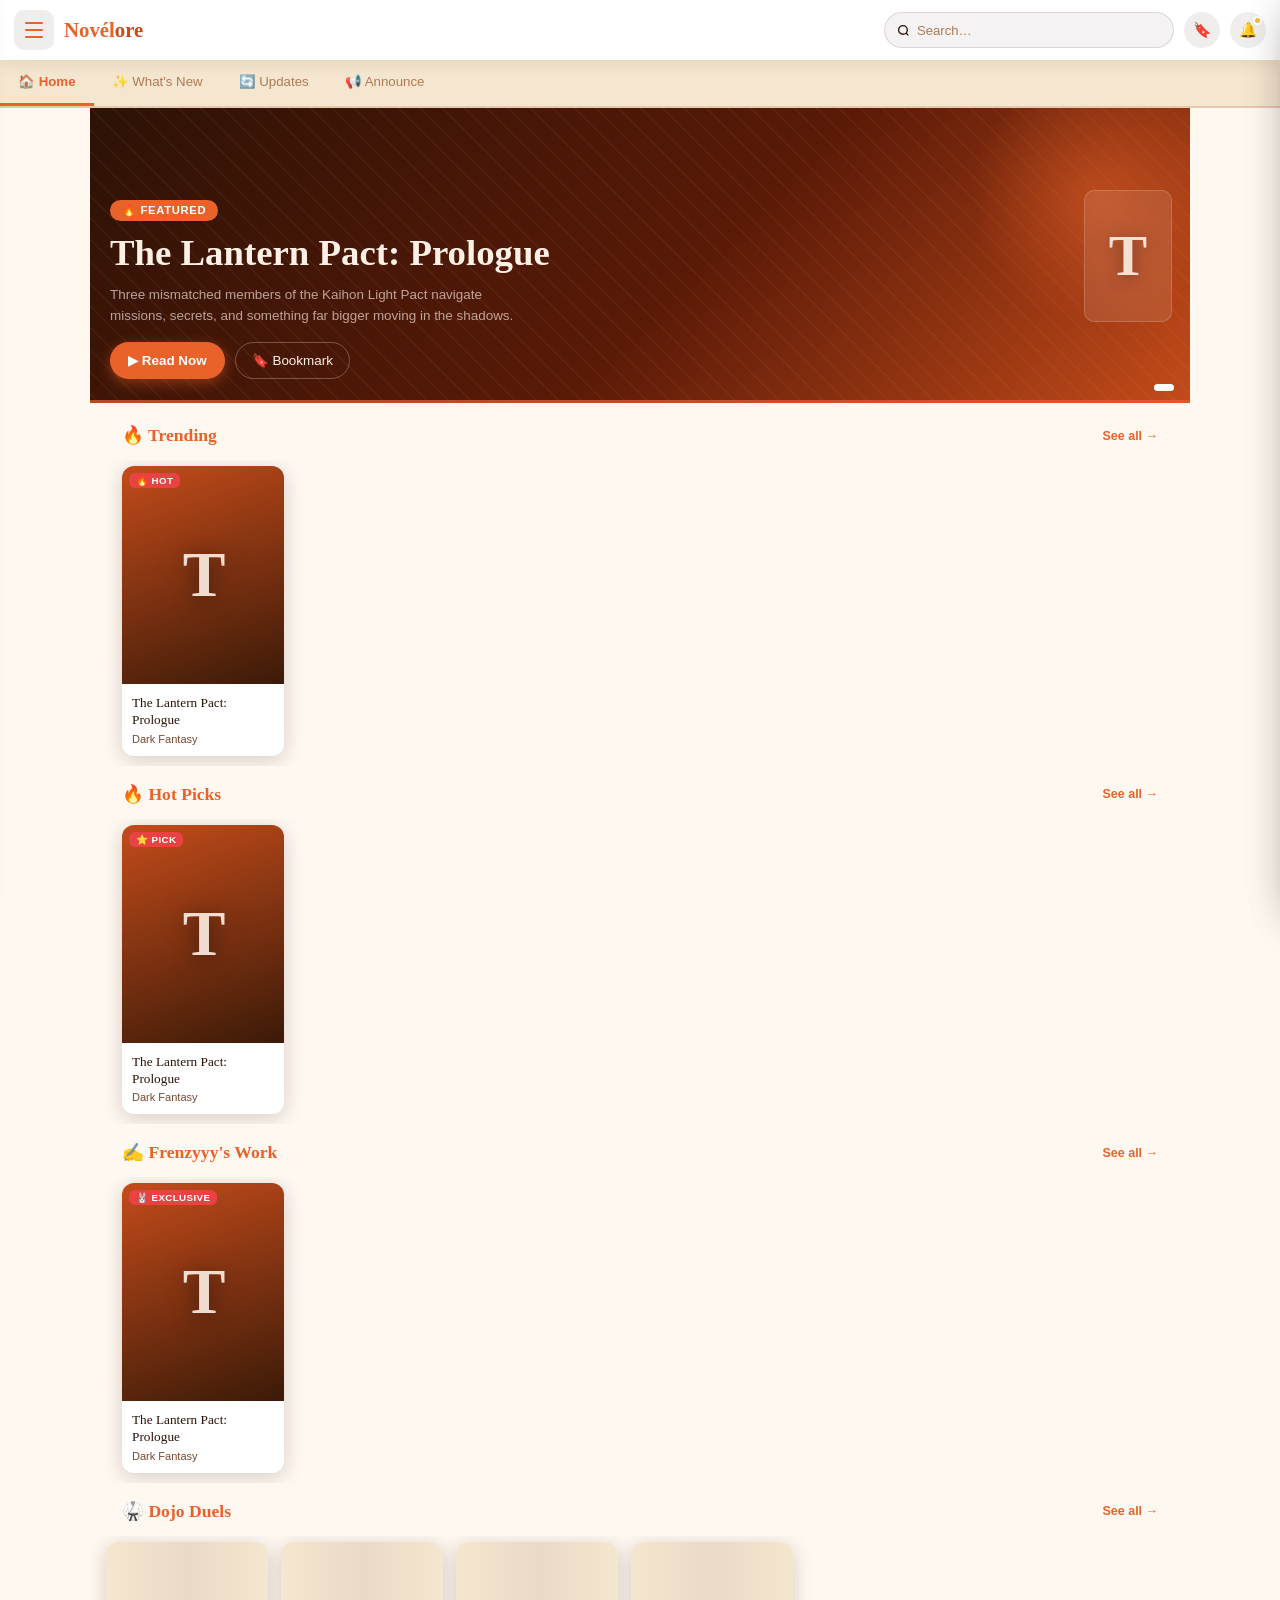
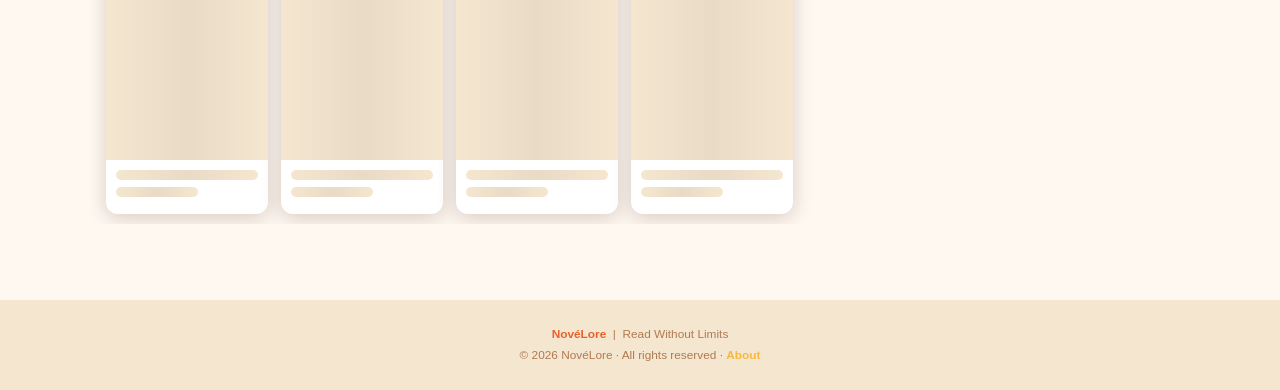
==== index.html @ e82d7b9f "Update index.html" ====
<!DOCTYPE html>
<html lang="en" data-theme="dark" data-theme-source="system">
<head>
  <meta charset="UTF-8"/>
  <meta name="viewport" content="width=device-width,initial-scale=1.0,viewport-fit=cover"/>
  <meta http-equiv="Content-Security-Policy" content="default-src 'self'; style-src 'self' 'unsafe-inline' https://fonts.googleapis.com; font-src https://fonts.gstatic.com; script-src 'self' 'unsafe-inline'; img-src 'self' data: https:; connect-src 'none';"/>
  <meta name="mobile-web-app-capable" content="yes"/>
  <meta name="apple-mobile-web-app-capable" content="yes"/>
  <meta name="apple-mobile-web-app-status-bar-style" content="black-translucent"/>
  <meta name="description" content="NovéLore — Read Without Limits"/>
  <title>NovéLore</title>

  <!-- Fonts -->
  <link rel="preconnect" href="https://fonts.googleapis.com"/>
  <link rel="preconnect" href="https://fonts.gstatic.com" crossorigin/>
  <link href="https://fonts.googleapis.com/css2?family=Playfair+Display:wght@400;700;900&family=DM+Sans:wght@300;400;500;600&family=DM+Serif+Display:ital@0;1&display=swap" rel="stylesheet"/>

  <!-- Styles -->
  <style>
/* ══════════ VARIABLES ══════════ */
:root{
  --carrot:#E8622A;--carrot-deep:#C44B1A;--carrot-light:#F4924A;
  --carrot-pale:#FDDBB8;--amber:#F5B942;
  --sb-bg:#2A1005;--sb-light:#A0582A;
  --radius:12px;--radius-lg:18px;
  --shadow:0 4px 20px rgba(30,10,0,.18);
  --shadow-lg:0 12px 48px rgba(30,10,0,.32);
  --nav-h:60px;--tab-h:46px;--sidebar-w:280px;
  --tr:.3s ease;
}
[data-theme="dark"]{
  --bg:#1A0D05;--bg-card:#2C1206;--bg-elevated:#3B1A08;
  --border:rgba(255,255,255,.08);--border-mid:rgba(255,255,255,.14);
  --text-main:#FFF0E6;--text-muted:#C4926A;--text-faint:#7A4830;
  --nav-bg:#22100A;--tab-bg:#3B1A08;
  --chip-bg:#3B1A08;--chip-text:#C4926A;
  --toggle-bg:#4A2210;--panel-bg:#2C1206;
  --overlay-notif:rgba(10,4,0,.7);
}
[data-theme="light"]{
  --bg:#FFF8F0;--bg-card:#FFFFFF;--bg-elevated:#F5E6D0;
  --border:#F0DCC8;--border-mid:rgba(160,88,42,.2);
  --text-main:#2C1206;--text-muted:#7A4830;--text-faint:#B07A52;
  --nav-bg:#3B1A08;--tab-bg:#6B3318;
  --chip-bg:#FFFFFF;--chip-text:#6B3318;
  --toggle-bg:#F0DCC8;--panel-bg:#FFFFFF;
  --overlay-notif:rgba(10,4,0,.5);
}

/* ══════════ RESET ══════════ */
*,*::before,*::after{box-sizing:border-box;margin:0;padding:0;}
html{-webkit-text-size-adjust:100%;}
body{font-family:'DM Sans',sans-serif;background:var(--bg);color:var(--text-main);min-height:100dvh;overflow-x:hidden;transition:background var(--tr),color var(--tr);}
a{text-decoration:none;color:inherit;}
button{cursor:pointer;border:none;background:none;font-family:inherit;-webkit-tap-highlight-color:transparent;}
ul{list-style:none;}

/* ══════════ SCREEN SYSTEM ══════════ */
.screen{display:none;flex-direction:column;min-height:100dvh;}
.screen.active{display:flex;}
#screen-app{flex-direction:column;}

/* ══════════ OVERLAY ══════════ */
#overlay{position:fixed;inset:0;z-index:90;background:rgba(10,4,0,.65);opacity:0;pointer-events:none;transition:opacity .32s;backdrop-filter:blur(4px);}
#overlay.on{opacity:1;pointer-events:all;}

/* ══════════ PANEL OVERLAY (notifications full / bookmark) ══════════ */
.panel-overlay{
  position:fixed;inset:0;z-index:200;
  background:transparent;
  opacity:0;
  pointer-events:none;
  transition:opacity .28s, background .28s;
  backdrop-filter:none;
}
.panel-overlay.on{opacity:1;pointer-events:all;}
/* When a full drawer is open, dim + blur the background */
.panel-overlay.dimmed{background:rgba(10,4,0,.55);backdrop-filter:blur(2px);}

/* ══════════ SIDE DRAWER (full notif + bookmark) ══════════ */
.side-drawer{
  position:fixed;top:0;right:-420px;
  width:min(400px,100vw);height:100dvh;
  background:var(--panel-bg);
  z-index:210;
  display:flex;flex-direction:column;
  transition:right .34s cubic-bezier(.4,0,.2,1);
  box-shadow:var(--shadow-lg);
  border-left:1px solid var(--border-mid);
}
.side-drawer.open{right:0;}
.drawer-hdr{
  display:flex;align-items:center;justify-content:space-between;
  padding:16px 20px 13px;
  border-bottom:1px solid var(--border);
  flex-shrink:0;gap:10px;
}
.drawer-hdr-l{display:flex;align-items:center;gap:9px;min-width:0;}
.drawer-hdr-r{display:flex;align-items:center;gap:8px;flex-shrink:0;}
.drawer-title{font-family:'Playfair Display',serif;font-size:1.05rem;font-weight:700;color:var(--text-main);white-space:nowrap;}
.drawer-count{
  font-size:.68rem;font-weight:700;
  color:var(--carrot);background:rgba(232,98,42,.13);
  border:1px solid rgba(232,98,42,.22);
  padding:2px 9px;border-radius:20px;white-space:nowrap;flex-shrink:0;
}
.drawer-action{
  font-size:.73rem;font-weight:600;color:var(--text-muted);
  background:var(--bg-elevated);border:1px solid var(--border);
  border-radius:8px;padding:5px 11px;
  transition:all .2s;white-space:nowrap;
}
.drawer-action:hover{color:var(--carrot);border-color:var(--carrot);background:rgba(232,98,42,.08);}
.drawer-action.danger:hover{color:#E84242;border-color:#E84242;background:rgba(232,66,66,.08);}
.drawer-close{
  width:32px;height:32px;border-radius:50%;
  background:var(--bg-elevated);color:var(--text-muted);
  display:flex;align-items:center;justify-content:center;
  font-size:1rem;transition:background .2s;flex-shrink:0;
}
.drawer-close:hover{background:var(--carrot);color:#fff;}
.drawer-body{flex:1;overflow-y:auto;scrollbar-width:thin;scrollbar-color:var(--border-mid) transparent;}
.drawer-body::-webkit-scrollbar{width:4px;}
.drawer-body::-webkit-scrollbar-track{background:transparent;}
.drawer-body::-webkit-scrollbar-thumb{background:var(--border-mid);border-radius:4px;}

/* ══════════ NOTIFICATION ITEMS (shared) ══════════ */
.np-item{display:flex;gap:12px;padding:14px 20px;border-bottom:1px solid var(--border);cursor:pointer;transition:background .18s;}
.np-item:last-child{border-bottom:none;}
.np-item:hover{background:rgba(232,98,42,.07);}
.np-item.unread{background:rgba(232,98,42,.06);}
.np-unread-dot{flex-shrink:0;width:8px;height:8px;border-radius:50%;background:var(--carrot);margin-top:5px;}
.np-unread-dot.read{background:transparent;border:1.5px solid var(--border-mid);}
.np-body{flex:1;min-width:0;}
.np-msg{font-size:.85rem;color:var(--text-main);line-height:1.45;margin-bottom:3px;}
.np-time{font-size:.71rem;color:var(--text-muted);}
.np-empty{padding:44px 20px;text-align:center;color:var(--text-muted);}
.np-empty-icon{font-size:2.5rem;display:block;margin-bottom:10px;}
.np-empty p{font-size:.85rem;}

/* Mini popup (nav bell quick view) */
#notif-mini{
  position:fixed;top:calc(var(--nav-h) + 8px);right:12px;
  width:min(320px,calc(100vw - 24px));
  background:var(--panel-bg);
  border-radius:16px;
  box-shadow:var(--shadow-lg);
  border:1px solid var(--border-mid);
  z-index:220;
  opacity:0;pointer-events:none;
  transform:translateY(-8px) scale(.97);
  transition:opacity .2s,transform .2s;
}
#notif-mini.show{opacity:1;pointer-events:all;transform:none;}
.mini-hdr{display:flex;align-items:center;justify-content:space-between;padding:14px 16px 10px;border-bottom:1px solid var(--border);}
.mini-title{font-family:'Playfair Display',serif;font-size:.95rem;font-weight:700;color:var(--text-main);}
.mini-mark{font-size:.73rem;font-weight:600;color:var(--carrot);cursor:pointer;}
.mini-list{max-height:260px;overflow-y:auto;scrollbar-width:none;}
.mini-list::-webkit-scrollbar{display:none;}
.mini-item{display:flex;gap:10px;padding:11px 16px;border-bottom:1px solid var(--border);cursor:pointer;transition:background .18s;}
.mini-item:last-child{border-bottom:none;}
.mini-item:hover{background:rgba(232,98,42,.07);}
.mini-item.unread{background:rgba(232,98,42,.05);}
.mini-dot{flex-shrink:0;width:7px;height:7px;border-radius:50%;background:var(--carrot);margin-top:5px;}
.mini-dot.read{background:transparent;border:1.5px solid var(--border-mid);}
.mini-msg{font-size:.81rem;color:var(--text-main);line-height:1.42;margin-bottom:2px;}
.mini-time{font-size:.69rem;color:var(--text-muted);}
.mini-footer{padding:11px 16px;border-top:1px solid var(--border);display:flex;justify-content:space-between;align-items:center;}
.mini-footer .view-all{font-size:.78rem;font-weight:600;color:var(--carrot);cursor:pointer;}
.mini-footer .view-all:hover{color:var(--carrot-deep);}

/* ══════════ BOOKMARK ITEMS ══════════ */
#bm-mini{
  position:fixed;top:calc(var(--nav-h) + 8px);right:56px;
  width:min(300px,calc(100vw - 24px));
  background:var(--panel-bg);
  border-radius:16px;
  box-shadow:var(--shadow-lg);
  border:1px solid var(--border-mid);
  z-index:220;
  opacity:0;pointer-events:none;
  transform:translateY(-8px) scale(.97);
  transition:opacity .2s,transform .2s;
}
#bm-mini.show{opacity:1;pointer-events:all;transform:none;}
.bm-item{display:flex;align-items:center;gap:12px;padding:12px 16px;border-bottom:1px solid var(--border);cursor:pointer;transition:background .18s;text-decoration:none;}
.bm-item:last-child{border-bottom:none;}
.bm-item:hover{background:rgba(232,98,42,.07);}
.bm-cover{flex-shrink:0;width:42px;height:56px;border-radius:7px;display:flex;align-items:center;justify-content:center;font-size:1.5rem;overflow:hidden;}
.bm-info{flex:1;min-width:0;}
.bm-title{font-size:.84rem;font-weight:600;color:var(--text-main);white-space:nowrap;overflow:hidden;text-overflow:ellipsis;margin-bottom:3px;}
.bm-meta{font-size:.71rem;color:var(--text-muted);}
.bm-remove{flex-shrink:0;font-size:.85rem;color:var(--text-faint);padding:4px;transition:color .2s;}
.bm-remove:hover{color:#E84242;}
.bm-hdr{display:flex;align-items:center;justify-content:space-between;padding:14px 16px 10px;border-bottom:1px solid var(--border);}
.bm-title-hdr{font-family:'Playfair Display',serif;font-size:.95rem;font-weight:700;color:var(--text-main);}
.bm-empty{padding:36px 16px;text-align:center;color:var(--text-muted);}
.bm-empty-icon{font-size:2.2rem;display:block;margin-bottom:8px;}
.bm-empty p{font-size:.82rem;}

/* Bookmark drawer (full panel, same .side-drawer) */
.bm-drawer-item{display:flex;align-items:center;gap:14px;padding:14px 20px;border-bottom:1px solid var(--border);cursor:pointer;transition:background .18s;}
.bm-drawer-item:hover{background:rgba(232,98,42,.07);}
.bm-drawer-cover{flex-shrink:0;width:50px;height:66px;border-radius:9px;display:flex;align-items:center;justify-content:center;font-size:1.8rem;overflow:hidden;}
.bm-drawer-info{flex:1;min-width:0;}
.bm-drawer-title{font-family:'DM Serif Display',serif;font-size:.92rem;color:var(--text-main);margin-bottom:3px;white-space:nowrap;overflow:hidden;text-overflow:ellipsis;}
.bm-drawer-meta{font-size:.74rem;color:var(--text-muted);}
.bm-drawer-remove{flex-shrink:0;width:30px;height:30px;border-radius:50%;background:var(--bg-elevated);display:flex;align-items:center;justify-content:center;color:var(--text-faint);transition:all .2s;font-size:.85rem;}
.bm-drawer-remove:hover{background:#E84242;color:#fff;}

/* ══════════ SIDEBAR ══════════ */
#sidebar{position:fixed;top:0;left:calc(-1 * var(--sidebar-w) - 24px);width:var(--sidebar-w);height:100dvh;background:var(--sb-bg);z-index:100;display:flex;flex-direction:column;transition:left .36s cubic-bezier(.4,0,.2,1);box-shadow:var(--shadow-lg);}
#sidebar.open{left:0;}
.sb-hdr{padding:22px 18px 16px;border-bottom:1px solid rgba(255,255,255,.07);display:flex;align-items:center;justify-content:space-between;}
.sb-logo{font-family:'Playfair Display',serif;font-size:1.3rem;font-weight:900;color:var(--amber);}
.sb-logo em{color:var(--carrot-light);font-style:normal;}
.sb-close{width:32px;height:32px;border-radius:50%;background:rgba(255,255,255,.07);color:var(--carrot-pale);display:flex;align-items:center;justify-content:center;font-size:1rem;transition:background .2s;}
.sb-close:hover{background:var(--carrot);color:#fff;}
.sb-nav{flex:1;overflow-y:auto;padding:10px 0;scrollbar-width:none;}
.sb-nav::-webkit-scrollbar{display:none;}
.sb-lbl{font-size:.65rem;font-weight:700;letter-spacing:1.7px;text-transform:uppercase;color:var(--sb-light);padding:14px 20px 5px;}
.sb-link{display:flex;align-items:center;gap:12px;padding:13px 20px;color:rgba(255,248,240,.75);font-size:.88rem;font-weight:500;border-left:3px solid transparent;transition:all .2s;cursor:pointer;width:100%;}
.sb-link:hover,.sb-link.active{background:rgba(232,98,42,.14);color:var(--carrot-pale);border-left-color:var(--carrot);}
.sb-ico{width:20px;text-align:center;font-size:1rem;flex-shrink:0;}

/* ══════════ TOP NAV ══════════ */
#topnav{position:sticky;top:0;z-index:80;height:var(--nav-h);background:var(--nav-bg);display:flex;align-items:center;padding:0 14px;gap:10px;box-shadow:0 2px 16px rgba(10,4,0,.35);flex-shrink:0;}
.burger{width:40px;height:40px;border-radius:10px;background:rgba(255,255,255,.08);color:var(--carrot-pale);display:flex;flex-direction:column;align-items:center;justify-content:center;gap:5px;flex-shrink:0;transition:background .2s;}
.burger:hover,.burger:active{background:var(--carrot);}
.burger span{display:block;width:18px;height:2px;background:currentColor;border-radius:2px;}
.nav-logo{font-family:'Playfair Display',serif;font-size:1.3rem;font-weight:900;color:var(--amber);margin-right:auto;white-space:nowrap;}
.nav-logo em{color:var(--carrot-light);font-style:normal;}
.nav-search{display:flex;align-items:center;background:rgba(255,255,255,.08);border-radius:22px;padding:0 12px;gap:7px;height:36px;flex:1;max-width:210px;border:1px solid rgba(255,255,255,.06);transition:border-color .2s,background .2s;}
.nav-search:focus-within{border-color:var(--carrot);background:rgba(255,255,255,.12);}
.nav-search input{flex:1;background:none;border:none;outline:none;color:var(--carrot-pale);font-size:.82rem;min-width:0;}
.nav-search input::placeholder{color:rgba(255,248,240,.35);}
.nav-ico{position:relative;width:36px;height:36px;border-radius:50%;background:rgba(255,255,255,.08);color:var(--carrot-pale);display:flex;align-items:center;justify-content:center;flex-shrink:0;font-size:.92rem;transition:background .2s;cursor:pointer;}
.nav-ico:hover,.nav-ico:active{background:var(--carrot);color:#fff;}
.nav-badge{position:absolute;top:4px;right:4px;width:9px;height:9px;background:var(--amber);border-radius:50%;border:2px solid var(--nav-bg);transition:opacity .3s;}
.nav-badge.hidden{opacity:0;}

/* ══════════ MAIN TABS ══════════ */
#tabbar{background:var(--tab-bg);display:flex;align-items:stretch;border-bottom:2px solid var(--border);overflow-x:auto;scrollbar-width:none;flex-shrink:0;}
#tabbar::-webkit-scrollbar{display:none;}
.tab-btn{flex-shrink:0;padding:0 18px;height:var(--tab-h);color:rgba(255,248,240,.48);font-size:.83rem;font-weight:500;border-bottom:3px solid transparent;transition:all .2s;white-space:nowrap;}
.tab-btn.active{color:var(--amber);border-bottom-color:var(--amber);font-weight:600;}
.tab-panel{display:none;}
.tab-panel.active{display:block;animation:fadeIn .25s ease;}

/* ══════════ SCROLL AREA ══════════ */
#app-wrap{display:flex;flex-direction:column;flex:1;min-height:0;overflow:hidden;}
#main-scroll{flex:1;overflow-y:auto;overflow-x:hidden;-webkit-overflow-scrolling:touch;}
#main{padding:0 0 72px;max-width:1100px;margin:0 auto;}

/* ══════════ HERO SLIDER ══════════ */
.hero-slider{position:relative;overflow:hidden;animation:fadeUp .5s ease both;}
.hero-track{display:flex;transition:transform .6s cubic-bezier(.4,0,.2,1);}
.hero-slide{flex:0 0 100%;position:relative;min-height:295px;display:flex;align-items:flex-end;}
.slide-pat{position:absolute;inset:0;opacity:.06;background-image:repeating-linear-gradient(45deg,var(--amber) 0,var(--amber) 1px,transparent 0,transparent 50%);background-size:22px 22px;}
.slide-glow{position:absolute;top:-40px;right:-40px;width:260px;height:260px;border-radius:50%;background:radial-gradient(circle,rgba(232,98,42,.5),transparent 70%);pointer-events:none;}
.slide-body{position:relative;z-index:2;padding:26px 20px 24px;width:100%;}
.slide-tag{display:inline-flex;align-items:center;gap:5px;background:var(--carrot);color:#fff;font-size:.7rem;font-weight:700;letter-spacing:.7px;text-transform:uppercase;border-radius:20px;padding:4px 12px;margin-bottom:11px;}
.slide-body h1{font-family:'Playfair Display',serif;font-size:clamp(1.4rem,5vw,2.3rem);font-weight:900;color:#FFF0E6;line-height:1.15;margin-bottom:9px;}
.slide-body p{color:rgba(255,240,230,.65);font-size:.84rem;line-height:1.58;margin-bottom:16px;max-width:420px;}
.slide-acts{display:flex;gap:10px;flex-wrap:wrap;}
.btn-pri{display:inline-flex;align-items:center;gap:7px;background:var(--carrot);color:#fff;padding:10px 18px;border-radius:26px;font-weight:600;font-size:.84rem;box-shadow:0 4px 14px rgba(232,98,42,.45);transition:all .22s;}
.btn-pri:hover,.btn-pri:active{background:var(--carrot-deep);transform:translateY(-1px);}
.btn-out{display:inline-flex;align-items:center;gap:7px;border:1px solid rgba(255,240,230,.28);color:#FFF0E6;padding:10px 16px;border-radius:26px;font-weight:500;font-size:.84rem;transition:all .22s;}
.btn-out:hover,.btn-out:active{background:rgba(255,240,230,.1);}
.hero-dots{position:absolute;bottom:12px;right:16px;display:flex;gap:6px;z-index:3;}
.hero-dot{width:7px;height:7px;border-radius:50%;background:rgba(255,255,255,.32);transition:all .3s;cursor:pointer;border:none;}
.hero-dot.active{background:#fff;width:20px;border-radius:4px;}
.hero-progress{position:absolute;bottom:0;left:0;height:3px;background:rgba(232,98,42,.7);z-index:3;transition:width 5s linear;}

/* ══════════ SUB-TABS (within home panel) ══════════ */
.sub-section{margin-top:24px;}
.sub-tabs-wrap{overflow-x:auto;scrollbar-width:none;margin-bottom:0;}
.sub-tabs-wrap::-webkit-scrollbar{display:none;}
.sub-tabs{display:flex;gap:8px;padding:0 16px 2px;}
.sub-tab{flex-shrink:0;padding:8px 18px;border-radius:24px;font-size:.82rem;font-weight:600;color:var(--text-muted);background:var(--bg-card);border:1.5px solid var(--border);transition:all .22s;cursor:pointer;white-space:nowrap;}
.sub-tab.active{background:var(--carrot);color:#fff;border-color:var(--carrot);box-shadow:0 4px 14px rgba(232,98,42,.35);}
.sub-panel{display:none;}
.sub-panel.active{display:block;}

/* ══════════ SECTION HEADERS ══════════ */
.sec-hdr{display:flex;align-items:center;justify-content:space-between;padding:0 16px;margin-top:18px;margin-bottom:14px;}
.sec-ttl{font-family:'Playfair Display',serif;font-size:1.1rem;font-weight:700;color:var(--text-main);}
.sec-ttl span{color:var(--carrot);}
.see-all{font-size:.78rem;font-weight:600;color:var(--carrot);}

/* ══════════ CAROUSEL ══════════
   KEY FIX: scroll-padding-left matches the padding-left so snap works correctly,
   both left AND right padding ensure first/last cards have equal breathing room.
══════════════════════════════ */
.cw{margin-bottom:4px;}
.carousel{
  display:flex;
  gap:13px;
  overflow-x:auto;
  scroll-snap-type:x mandatory;
  scroll-padding-left:16px;       /* ← fixes snap offset on mobile */
  scrollbar-width:none;
  padding:6px 16px 10px 16px;     /* ← uniform left+right padding */
  -webkit-overflow-scrolling:touch;
}
.carousel::-webkit-scrollbar{display:none;}

/* ══════════ NOVEL CARDS ══════════ */
.nc{
  flex:0 0 148px;
  scroll-snap-align:start;
  border-radius:var(--radius);
  overflow:hidden;
  background:var(--bg-card);
  box-shadow:var(--shadow);
  transition:transform .22s,box-shadow .22s,background var(--tr);
}
.nc:hover{transform:translateY(-4px);box-shadow:var(--shadow-lg);}
.nc:active{transform:translateY(-2px);box-shadow:var(--shadow-lg);}
.nc-cov{height:198px;position:relative;overflow:hidden;}
.nc-ph{width:100%;height:100%;display:flex;align-items:center;justify-content:center;font-size:2.7rem;}
.nc-b{position:absolute;top:7px;left:7px;color:#fff;font-size:.61rem;font-weight:700;letter-spacing:.4px;text-transform:uppercase;border-radius:6px;padding:2px 7px;}
.nc-b.hot{background:#E84242;}
.nc-b.new-b{background:var(--carrot);}
.nc-b.ph-b{background:rgba(100,100,100,.6);}
.nc-inf{padding:10px 10px 11px;}
.nc-t{font-family:'DM Serif Display',serif;font-size:.83rem;color:var(--text-main);line-height:1.3;margin-bottom:4px;display:-webkit-box;-webkit-line-clamp:2;-webkit-box-orient:vertical;overflow:hidden;}
.nc-m{display:flex;align-items:center;gap:5px;font-size:.69rem;color:var(--text-muted);}
.nc-s{color:var(--amber);}
.nc.ph{opacity:.4;filter:grayscale(.65);}

/* ══════════ COVER IMAGE & INITIAL LETTER ══════════ */
/* Novel card cover */
.nc-cov-img{position:absolute;inset:0;width:100%;height:100%;object-fit:cover;display:block;z-index:1;}
.nc-initial{
  position:absolute;inset:0;z-index:1;
  display:flex;align-items:center;justify-content:center;
  font-family:'Playfair Display',serif;font-size:4rem;font-weight:900;
  color:rgba(255,240,230,.9);text-shadow:0 2px 22px rgba(0,0,0,.5);
  letter-spacing:-2px;user-select:none;
}
.nc-cov .nc-b{z-index:2;}

/* Hero slide book cover panel */
.slide-cover-wrap{
  position:absolute;right:18px;top:0;bottom:0;
  display:flex;align-items:center;
  z-index:3;pointer-events:none;
}
.slide-cover{
  width:88px;height:132px;
  border-radius:10px;object-fit:cover;display:block;
  box-shadow:0 10px 40px rgba(0,0,0,.6),0 2px 8px rgba(0,0,0,.4);
}
.slide-initial{
  width:88px;height:132px;border-radius:10px;
  display:flex;align-items:center;justify-content:center;
  background:rgba(255,255,255,.1);border:1.5px solid rgba(255,240,230,.18);
  backdrop-filter:blur(4px);
  font-family:'Playfair Display',serif;font-size:3.6rem;font-weight:900;
  color:rgba(255,240,230,.9);text-shadow:0 2px 16px rgba(0,0,0,.35);
  user-select:none;
}
/* Push slide text body left so it doesn't overlap the cover */
.hero-slide .slide-body{padding-right:116px;}
@media(max-width:360px){
  .slide-cover-wrap{display:none;}
  .hero-slide .slide-body{padding-right:20px;}
}

/* List-card cover image / initial */
.lc-cov-img{width:100%;height:100%;object-fit:cover;display:block;}
.lc-initial{
  font-family:'Playfair Display',serif;font-size:1.7rem;font-weight:900;
  color:rgba(255,240,230,.9);text-shadow:0 1px 10px rgba(0,0,0,.4);
  user-select:none;line-height:1;
}

/* Bookmark mini cover image / initial */
.bm-cover-img{width:100%;height:100%;object-fit:cover;display:block;}
.bm-initial{
  font-family:'Playfair Display',serif;font-size:1.3rem;font-weight:900;
  color:rgba(255,240,230,.9);text-shadow:0 1px 8px rgba(0,0,0,.4);user-select:none;
}

/* Bookmark drawer cover image / initial */
.bm-drawer-cover-img{width:100%;height:100%;object-fit:cover;display:block;}
.bm-drawer-initial{
  font-family:'Playfair Display',serif;font-size:1.7rem;font-weight:900;
  color:rgba(255,240,230,.9);text-shadow:0 1px 12px rgba(0,0,0,.4);user-select:none;
}

/* ══════════ LIST CARD ══════════ */
.lc{display:flex;gap:12px;align-items:flex-start;background:var(--bg-card);border-radius:var(--radius);padding:13px 16px;box-shadow:var(--shadow);margin:0 16px 10px;transition:transform .2s,background var(--tr),box-shadow .2s;}
.lc:hover{transform:translateX(3px);box-shadow:var(--shadow-lg);}
.lc:active{transform:translateX(5px);}
.lc-cov{flex:0 0 58px;height:78px;border-radius:8px;background:var(--bg-elevated);display:flex;align-items:center;justify-content:center;font-size:1.8rem;overflow:hidden;}
.lc-bd{flex:1;min-width:0;}
.lc-t{font-family:'DM Serif Display',serif;font-size:.88rem;color:var(--text-main);margin-bottom:3px;white-space:nowrap;overflow:hidden;text-overflow:ellipsis;}
.lc-d{font-size:.74rem;color:var(--text-muted);line-height:1.5;display:-webkit-box;-webkit-line-clamp:2;-webkit-box-orient:vertical;overflow:hidden;margin-bottom:6px;}
.tags{display:flex;gap:5px;flex-wrap:wrap;}
.tag{background:var(--bg-elevated);color:var(--text-muted);font-size:.67rem;font-weight:600;border-radius:20px;padding:2px 9px;border:1px solid var(--border-mid);}
.tag.o{background:rgba(232,98,42,.14);color:var(--carrot-light);border-color:rgba(232,98,42,.22);}

/* ══════════ ANNOUNCEMENT ══════════ */
.ann{background:linear-gradient(135deg,#3B1A08 0%,#6B3318 100%);border-radius:var(--radius);padding:17px 18px;margin:0 16px 10px;position:relative;overflow:hidden;box-shadow:var(--shadow);transition:box-shadow .22s,transform .22s;}
.ann:hover{box-shadow:var(--shadow-lg);transform:translateX(3px);}
.ann::before{content:'';position:absolute;left:0;top:0;bottom:0;width:4px;background:var(--amber);}
.ann-date{font-size:.69rem;color:var(--amber);font-weight:600;letter-spacing:.4px;text-transform:uppercase;margin-bottom:5px;}
.ann h3{font-family:'Playfair Display',serif;font-size:.95rem;color:#FFF0E6;margin-bottom:5px;}
.ann p{font-size:.79rem;color:rgba(255,240,230,.62);line-height:1.55;}
.ann-tp{position:absolute;top:12px;right:13px;font-size:.64rem;font-weight:700;text-transform:uppercase;letter-spacing:.6px;border-radius:20px;padding:2px 9px;}
.ann-tp.new{background:rgba(232,98,42,.22);color:var(--carrot-light);}
.ann-tp.event{background:rgba(245,185,66,.22);color:var(--amber);}
.ann-tp.system{background:rgba(255,255,255,.1);color:rgba(255,240,230,.7);}

/* ══════════ UPDATE ITEM ══════════ */
.upd{display:flex;gap:12px;padding:13px 16px;background:var(--bg-card);border-radius:var(--radius);margin:0 16px 9px;box-shadow:var(--shadow);align-items:center;transition:transform .2s,background var(--tr),box-shadow .2s;}
.upd:hover{transform:translateX(3px);box-shadow:var(--shadow-lg);}
.upd:active{transform:translateX(5px);}
.upd-ico{flex:0 0 34px;height:34px;border-radius:50%;background:linear-gradient(135deg,var(--carrot),var(--amber));color:#fff;font-weight:700;font-size:.82rem;display:flex;align-items:center;justify-content:center;flex-shrink:0;}
.upd-bd{flex:1;min-width:0;}
.upd-t{font-weight:600;font-size:.86rem;color:var(--text-main);white-space:nowrap;overflow:hidden;text-overflow:ellipsis;}
.upd-s{font-size:.72rem;color:var(--text-muted);margin-top:2px;}
.upd-tm{font-size:.69rem;color:var(--text-muted);white-space:nowrap;}
.np-pill{background:var(--carrot);color:#fff;font-size:.61rem;font-weight:700;border-radius:20px;padding:1px 7px;white-space:nowrap;margin-left:5px;}

/* ══════════ EMPTY STATE ══════════ */
.empty{text-align:center;padding:36px 16px;background:var(--bg-card);border-radius:var(--radius);box-shadow:var(--shadow);margin:0 16px 20px;transition:background var(--tr);}
.empty-i{font-size:2.8rem;margin-bottom:10px;}
.empty h3{font-family:'Playfair Display',serif;font-size:1.05rem;color:var(--text-main);margin-bottom:6px;}
.empty p{font-size:.81rem;color:var(--text-muted);line-height:1.6;max-width:290px;margin:0 auto 11px;}
.empty code{display:block;background:var(--bg-elevated);border-radius:8px;padding:9px 12px;font-size:.71rem;color:var(--text-muted);text-align:left;word-break:break-all;line-height:1.55;}

/* ══════════ SETTINGS ══════════ */
.page-nav{height:var(--nav-h);background:var(--nav-bg);display:flex;align-items:center;padding:0 16px;gap:12px;box-shadow:0 2px 16px rgba(10,4,0,.3);flex-shrink:0;}
.back-btn{color:rgba(255,248,240,.7);font-size:.87rem;display:flex;align-items:center;gap:5px;font-weight:500;transition:color .2s;}
.back-btn:hover{color:var(--amber);}
.page-nav-t{font-family:'Playfair Display',serif;font-size:1.1rem;font-weight:700;color:var(--amber);}
.page-scroll{flex:1;overflow-y:auto;-webkit-overflow-scrolling:touch;}
.page-body{max-width:560px;margin:0 auto;padding:24px 16px 72px;}
.page-title{font-family:'Playfair Display',serif;font-size:1.65rem;font-weight:900;color:var(--text-main);margin-bottom:4px;transition:color var(--tr);}
.page-sub{color:var(--text-muted);font-size:.82rem;margin-bottom:24px;}
.sc{background:var(--bg-card);border-radius:var(--radius);box-shadow:var(--shadow);margin-bottom:16px;overflow:hidden;transition:background var(--tr);}
.sc-hdr{padding:14px 20px 10px;border-bottom:1px solid var(--border);display:flex;align-items:center;gap:9px;}
.sc-hdr h2{font-family:'Playfair Display',serif;font-size:1rem;font-weight:700;color:var(--text-main);transition:color var(--tr);}
.sc-body{padding:18px 20px;}
.theme-row{display:flex;align-items:center;justify-content:space-between;padding:2px 0;}
.theme-row-l{display:flex;align-items:center;gap:12px;}
.theme-icon{font-size:1.3rem;}
.theme-lbl{font-size:.9rem;font-weight:600;color:var(--text-main);}
.theme-sub{font-size:.73rem;color:var(--text-muted);margin-top:1px;}
.toggle-wrap{position:relative;width:52px;height:28px;flex-shrink:0;}
.toggle-wrap input{opacity:0;width:0;height:0;position:absolute;}
.toggle-track{position:absolute;inset:0;border-radius:28px;background:var(--toggle-bg);cursor:pointer;transition:background .3s;border:1.5px solid var(--border-mid);}
.toggle-wrap input:checked + .toggle-track{background:var(--carrot);border-color:var(--carrot);}
.toggle-track::after{content:'';position:absolute;top:3px;left:3px;width:20px;height:20px;border-radius:50%;background:#fff;transition:transform .3s;box-shadow:0 1px 4px rgba(0,0,0,.25);}
.toggle-wrap input:checked + .toggle-track::after{transform:translateX(24px);}
.theme-options{display:flex;gap:10px;margin-top:18px;}
.theme-opt{flex:1;border-radius:10px;padding:14px 10px;text-align:center;cursor:pointer;border:2px solid var(--border);transition:all .22s;background:var(--bg-elevated);}
.theme-opt.active{border-color:var(--carrot);box-shadow:0 0 0 3px rgba(232,98,42,.14);}
.theme-opt .oi{font-size:1.55rem;margin-bottom:6px;}
.theme-opt .ol{font-size:.79rem;font-weight:600;color:var(--text-muted);}
.theme-opt.active .ol{color:var(--carrot);}

/* ══════════ SETTINGS — EXTRA ROWS ══════════ */
.setting-row{display:flex;align-items:center;justify-content:space-between;padding:13px 0;border-bottom:1px solid var(--border);}
.setting-row:last-child{border-bottom:none;padding-bottom:0;}
.setting-row:first-child{padding-top:0;}
.setting-row-l{display:flex;align-items:center;gap:11px;}
.setting-icon{font-size:1.15rem;width:28px;text-align:center;}
.setting-lbl{font-size:.88rem;font-weight:600;color:var(--text-main);}
.setting-sub{font-size:.72rem;color:var(--text-muted);margin-top:1px;}
.seg-ctrl{display:flex;gap:0;background:var(--bg-elevated);border-radius:10px;padding:3px;border:1px solid var(--border);}
.seg-btn{flex:1;padding:6px 10px;border-radius:7px;font-size:.75rem;font-weight:600;color:var(--text-muted);background:none;border:none;cursor:pointer;transition:all .2s;white-space:nowrap;}
.seg-btn.active{background:var(--carrot);color:#fff;box-shadow:0 2px 8px rgba(232,98,42,.35);}
.setting-action-btn{display:inline-flex;align-items:center;gap:6px;padding:8px 14px;border-radius:10px;font-size:.78rem;font-weight:600;border:1.5px solid var(--border-mid);color:var(--text-muted);background:var(--bg-elevated);cursor:pointer;transition:all .2s;}
.setting-action-btn:hover{border-color:var(--carrot);color:var(--carrot);background:rgba(232,98,42,.07);}
.setting-action-btn.danger:hover{border-color:#E84242;color:#E84242;background:rgba(232,66,66,.07);}
.setting-divider{height:1px;background:var(--border);margin:6px 0;}

/* ══════════ ABOUT ══════════ */
.about-hero{background:linear-gradient(135deg,#3B1A08 0%,#6B3318 100%);padding:44px 20px;text-align:center;position:relative;overflow:hidden;}
.about-hero::before{content:'';position:absolute;inset:0;opacity:.06;background-image:repeating-linear-gradient(45deg,var(--amber) 0,var(--amber) 1px,transparent 0,transparent 50%);background-size:22px 22px;}
.about-hero h1{font-family:'Playfair Display',serif;font-size:clamp(1.8rem,6vw,2.8rem);font-weight:900;color:var(--amber);position:relative;z-index:1;}
.about-hero p{color:rgba(255,240,230,.6);font-size:.9rem;max-width:420px;margin:10px auto 0;line-height:1.7;position:relative;z-index:1;}
.ab-sec{margin-bottom:28px;}
.ab-sec h2{font-family:'Playfair Display',serif;font-size:1.25rem;font-weight:700;color:var(--text-main);margin-bottom:10px;padding-bottom:8px;border-bottom:2px solid var(--border);transition:color var(--tr);}
.ab-sec h2 span{color:var(--carrot);}
.ab-sec p{color:var(--text-muted);line-height:1.8;margin-bottom:10px;font-size:.87rem;}
.vg{display:grid;grid-template-columns:repeat(auto-fill,minmax(130px,1fr));gap:10px;margin-top:12px;}
.vc{background:var(--bg-card);border-radius:var(--radius);padding:14px;box-shadow:var(--shadow);border-top:3px solid var(--carrot);text-align:center;transition:background var(--tr);}
.vc .vi{font-size:1.6rem;margin-bottom:6px;}
.vc h3{font-weight:700;color:var(--text-main);margin-bottom:4px;font-size:.84rem;transition:color var(--tr);}
.vc p{font-size:.72rem;color:var(--text-muted);line-height:1.5;margin:0;}
.contact-card{
  background:var(--bg-card);
  border-radius:var(--radius);
  box-shadow:var(--shadow);
  padding:16px;
  display:flex;
  flex-direction:column;
  gap:14px;
}

.contact-item{
  display:flex;
  align-items:center;
  gap:12px;
  padding:10px 12px;
  border-radius:10px;
  background:var(--bg-elevated);
  border:1px solid var(--border);
  transition:all .2s;
}

.contact-item:hover{
  background:rgba(232,98,42,.08);
  border-color:var(--carrot);
}

.contact-icon{
  font-size:1.4rem;
  width:36px;
  height:36px;
  display:flex;
  align-items:center;
  justify-content:center;
  border-radius:50%;
  background:linear-gradient(135deg,var(--carrot),var(--amber));
  color:#fff;
  flex-shrink:0;
}

.contact-info{
  display:flex;
  flex-direction:column;
}

.contact-label{
  font-size:.72rem;
  color:var(--text-muted);
  margin-bottom:2px;
}

.contact-link{
  font-size:.85rem;
  font-weight:600;
  color:var(--carrot);
  word-break:break-all;
}

.contact-link:hover{
  text-decoration:underline;
}

.contact-text{
  font-size:.85rem;
  font-weight:600;
  color:var(--text-main);
}

/* ══════════ CHANGELOG ══════════ */
.changelog-version-meta{font-size:.72rem;color:var(--carrot);font-weight:600;margin-bottom:12px;letter-spacing:.3px;}
.changelog-list{display:flex;flex-direction:column;gap:8px;}
.changelog-item{font-size:.82rem;line-height:1.55;padding:10px 13px;border-radius:10px;color:var(--text-main);}
.changelog-item.new{background:rgba(232,98,42,.1);border-left:3px solid var(--carrot);}
.changelog-item.fix{background:rgba(232,66,66,.08);border-left:3px solid #E84242;}
.changelog-item.tweak{background:rgba(245,185,66,.08);border-left:3px solid var(--amber);}
[data-theme="light"] .changelog-item.new{background:rgba(232,98,42,.08);}
[data-theme="light"] .changelog-item.fix{background:rgba(232,66,66,.06);}
[data-theme="light"] .changelog-item.tweak{background:rgba(245,185,66,.07);}

/* ══════════ FOOTER ══════════ */
footer{background:#22100A;color:rgba(255,240,230,.38);padding:24px 16px;text-align:center;font-size:.74rem;line-height:1.8;}
footer strong{color:var(--amber);}
#scrolltop{position:fixed;bottom:24px;right:16px;width:44px;height:44px;border-radius:50%;background:var(--carrot);color:#fff;display:flex;align-items:center;justify-content:center;box-shadow:0 4px 16px rgba(232,98,42,.5);z-index:70;font-size:1.1rem;opacity:0;pointer-events:none;transform:translateY(14px);transition:opacity .28s,transform .28s;}
#scrolltop.on{opacity:1;pointer-events:all;transform:none;}
#scrolltop:active{background:var(--carrot-deep);}
#toast{position:fixed;bottom:80px;left:50%;transform:translateX(-50%) translateY(20px);background:#3B1A08;color:#FFF0E6;padding:11px 20px;border-radius:30px;font-size:.82rem;font-weight:500;box-shadow:0 8px 28px rgba(0,0,0,.35);z-index:300;opacity:0;pointer-events:none;transition:all .3s;white-space:nowrap;}
#toast.show{opacity:1;transform:translateX(-50%) translateY(0);}

@keyframes fadeIn{from{opacity:0;transform:translateY(6px)}to{opacity:1;transform:none}}
@keyframes fadeUp{from{opacity:0;transform:translateY(18px)}to{opacity:1;transform:none}}

/* ══════════ RESPONSIVE ══════════ */
@media(min-width:600px){
  .nc{flex-basis:162px;} .nc-cov{height:218px;}
  .carousel{scroll-padding-left:24px;padding:6px 24px 10px;}
}
@media(min-width:900px){
  .nav-search{max-width:290px;}
  .carousel{scroll-padding-left:32px;padding:6px 32px 10px;}
  .sub-tabs{padding:0 32px 2px;}
  .sec-hdr,.lc,.upd,.ann,.empty{padding-left:32px;padding-right:32px;}
}
@media(max-width:360px){
  .nav-search{display:none;}
  .tab-btn{padding:0 12px;font-size:.78rem;}
}
/* ══════════ SECTION EMPTY STATE ══════════ */
.sec-empty{
  margin:4px 16px 24px;
  padding:28px 20px;
  background:var(--bg-card);
  border-radius:var(--radius-lg);
  border:1.5px dashed var(--border-mid);
  text-align:center;
  transition:background var(--tr);
}
.sec-empty{animation:secEmptyIn .4s ease both;}
.sec-empty-icon{font-size:2.4rem;margin-bottom:10px;line-height:1;display:inline-block;animation:emptyBounce 2.6s ease-in-out infinite;}
.sec-empty-msg{font-size:.82rem;color:var(--text-muted);line-height:1.65;max-width:300px;margin:0 auto;}
@keyframes secEmptyIn{from{opacity:0;transform:translateY(10px)}to{opacity:1;transform:none}}
@keyframes emptyBounce{0%,100%{transform:translateY(0)}48%{transform:translateY(-7px)}56%{transform:translateY(-4px)}}
.hidden{display:none!important;}

/* ══════════ SKELETON SHIMMER ══════════ */
.sk-wrap{display:flex;gap:13px;padding:6px 16px 10px;overflow:hidden;}
.sk-card{flex:0 0 148px;border-radius:var(--radius);overflow:hidden;background:var(--bg-card);box-shadow:var(--shadow);}
.sk-cov{height:198px;background:var(--bg-elevated);position:relative;overflow:hidden;}
.sk-inf{padding:10px;}
.sk-line{height:10px;border-radius:6px;background:var(--bg-elevated);margin-bottom:7px;position:relative;overflow:hidden;}
.sk-line.short{width:58%;}
.sk-cov::after,.sk-line::after{content:'';position:absolute;inset:0;background:linear-gradient(90deg,transparent 0%,rgba(255,255,255,.07) 50%,transparent 100%);animation:shimmer 1.5s ease-in-out infinite;}
.sk-line::after{background:linear-gradient(90deg,transparent 0%,rgba(255,255,255,.1) 50%,transparent 100%);}
@keyframes shimmer{0%{transform:translateX(-100%)}100%{transform:translateX(200%)}}
@media(min-width:600px){.sk-card{flex-basis:162px;}.sk-cov{height:218px;}}

/* ══════════ LIGHT MODE NAV OVERRIDES ══════════ */
[data-theme="light"] #topnav{background:#FFFFFF;box-shadow:0 2px 16px rgba(44,18,6,.1);}
[data-theme="light"] .nav-logo{color:var(--carrot);}
[data-theme="light"] .nav-logo em{color:var(--carrot-deep);}
[data-theme="light"] .burger{background:rgba(44,18,6,.07);color:var(--carrot);}
[data-theme="light"] .burger:hover,[data-theme="light"] .burger:active{background:var(--carrot);color:#fff;}
[data-theme="light"] .nav-search{background:rgba(44,18,6,.05);border-color:rgba(44,18,6,.12);}
[data-theme="light"] .nav-search input{color:var(--text-main);}
[data-theme="light"] .nav-search input::placeholder{color:var(--text-faint);}
[data-theme="light"] .nav-ico{background:rgba(44,18,6,.07);color:var(--carrot);}
[data-theme="light"] .nav-ico:hover,[data-theme="light"] .nav-ico:active{background:var(--carrot);color:#fff;}
[data-theme="light"] .nav-badge{border-color:#FFFFFF;}
[data-theme="light"] #tabbar{background:var(--bg-elevated);border-bottom-color:var(--border-mid);}
[data-theme="light"] .tab-btn{color:var(--text-faint);}
[data-theme="light"] .tab-btn.active{color:var(--carrot);border-bottom-color:var(--carrot);}

/* ══════════ LIGHT MODE SIDEBAR OVERRIDES ══════════ */
[data-theme="light"] #sidebar{background:#FFF8F0;box-shadow:4px 0 28px rgba(44,18,6,.14);}
[data-theme="light"] .sb-hdr{border-bottom-color:var(--border);}
[data-theme="light"] .sb-logo{color:var(--carrot);}
[data-theme="light"] .sb-logo em{color:var(--carrot-deep);}
[data-theme="light"] .sb-close{background:rgba(44,18,6,.07);color:var(--carrot);}
[data-theme="light"] .sb-close:hover{background:var(--carrot);color:#fff;}
[data-theme="light"] .sb-lbl{color:var(--text-faint);}
[data-theme="light"] .sb-link{color:var(--text-muted);border-left-color:transparent;}
[data-theme="light"] .sb-link:hover,[data-theme="light"] .sb-link.active{background:rgba(232,98,42,.1);color:var(--carrot-deep);border-left-color:var(--carrot);}

/* ══════════ LIGHT MODE PAGE-NAV OVERRIDES (Settings / About) ══════════ */
[data-theme="light"] .page-nav{background:#FFFFFF;box-shadow:0 2px 16px rgba(44,18,6,.1);}
[data-theme="light"] .back-btn{color:var(--text-muted);}
[data-theme="light"] .back-btn:hover{color:var(--carrot);}
[data-theme="light"] .page-nav-t{color:var(--carrot);}

/* ══════════ LIGHT MODE FOOTER OVERRIDE ══════════ */
[data-theme="light"] footer{background:var(--bg-elevated);color:var(--text-faint);}
[data-theme="light"] footer strong{color:var(--carrot);}

/* ══════════ REDUCE MOTION ══════════ */
.reduce-motion *,.reduce-motion *::before,.reduce-motion *::after{
  animation-duration:.01ms!important;animation-iteration-count:1!important;
  transition-duration:.01ms!important;
}
/* ══════════ HIGH CONTRAST ══════════ */
.high-contrast{--border:rgba(255,255,255,.22);--border-mid:rgba(255,255,255,.32);}
.high-contrast[data-theme="light"]{--border:rgba(44,18,6,.3);--border-mid:rgba(44,18,6,.45);--text-muted:#5A3520;}

/* ══════════ FOOTER LINK ══════════ */
.footer-link{color:var(--amber);cursor:pointer;font-weight:600;transition:color .2s;}
.footer-link:hover{color:var(--carrot-light);text-decoration:underline;}

/* ══════════ DECORATIVE BUTTON (non-interactive) ══════════ */
.btn-decorative{display:inline-flex;align-items:center;gap:7px;border:1px dashed rgba(255,240,230,.22);color:rgba(255,240,230,.45);padding:10px 16px;border-radius:26px;font-size:.84rem;pointer-events:none;user-select:none;}

/* ══════════ END-OF-STORY SCREEN ══════════ */
.end-screen-wrap{
  display:flex;flex-direction:column;align-items:center;justify-content:center;
  min-height:calc(100dvh - var(--nav-h));
  padding:32px 20px 64px;
  text-align:center;
}
.end-card{
  max-width:420px;width:100%;
  background:var(--bg-card);
  border-radius:22px;
  border:1.5px solid var(--border-mid);
  padding:36px 28px 32px;
  box-shadow:var(--shadow-lg);
  animation:endCardIn .55s cubic-bezier(.22,1,.36,1) both;
  position:relative;overflow:hidden;
}
@keyframes endCardIn{
  from{opacity:0;transform:translateY(28px) scale(.97);}
  to  {opacity:1;transform:none;}
}
.end-card::before{
  content:'';position:absolute;inset:0;opacity:.04;
  background-image:repeating-linear-gradient(45deg,var(--amber) 0,var(--amber) 1px,transparent 0,transparent 50%);
  background-size:22px 22px;pointer-events:none;
}
.end-glow{
  position:absolute;top:-60px;right:-60px;
  width:260px;height:260px;border-radius:50%;
  background:radial-gradient(circle,rgba(232,98,42,.18),transparent 68%);
  pointer-events:none;
}
.end-emoji{
  font-size:3.8rem;line-height:1;margin-bottom:16px;display:block;
  animation:endEmoji 2.8s ease-in-out infinite;
}
@keyframes endEmoji{
  0%,100%{transform:translateY(0) rotate(0deg);}
  30%{transform:translateY(-8px) rotate(-4deg);}
  60%{transform:translateY(-5px) rotate(3deg);}
}
.end-badge{
  display:inline-flex;align-items:center;gap:5px;
  font-size:.68rem;font-weight:700;letter-spacing:.8px;text-transform:uppercase;
  background:rgba(232,98,42,.14);color:var(--carrot);
  border:1px solid rgba(232,98,42,.28);
  border-radius:20px;padding:4px 12px;margin-bottom:18px;
}
.end-title{
  font-family:'Playfair Display',serif;
  font-size:1.5rem;font-weight:900;
  color:var(--text-main);line-height:1.2;
  margin-bottom:8px;
}
.end-novel-label{
  font-size:.7rem;font-weight:700;color:var(--text-faint);
  letter-spacing:.6px;margin-bottom:4px;text-transform:uppercase;
}
.end-novel-name{
  font-family:'DM Serif Display',serif;
  font-size:.98rem;color:var(--carrot-light);
  margin-bottom:20px;line-height:1.3;
}
.end-divider{
  width:48px;height:2px;
  background:linear-gradient(90deg,var(--carrot),var(--amber));
  border-radius:2px;margin:0 auto 22px;
}
.end-msg{
  font-size:.87rem;color:var(--text-muted);
  line-height:1.75;margin-bottom:26px;
  padding:0 4px;
}
.end-msg strong{color:var(--text-main);}
.end-actions{display:flex;flex-direction:column;gap:10px;}
.end-btn{
  display:flex;align-items:center;justify-content:center;gap:8px;
  padding:12px 20px;border-radius:26px;
  font-size:.84rem;font-weight:700;
  transition:all .22s;
}
.end-btn.pri{
  background:var(--carrot);color:#fff;
  box-shadow:0 4px 14px rgba(232,98,42,.38);border:none;
}
.end-btn.pri:hover{background:var(--carrot-deep);transform:translateY(-1px);}
.end-btn.sec{
  background:var(--bg-elevated);color:var(--text-muted);
  border:1.5px solid var(--border-mid);
}
.end-btn.sec:hover{border-color:var(--carrot);color:var(--carrot);}

/* ══════════ LOADING SCREEN ══════════ */
#loading-screen{
  position:fixed;inset:0;z-index:9999;
  background:#1A0D05;
  display:flex;flex-direction:column;align-items:center;justify-content:center;
  gap:0;
  overflow:hidden;
  transition:opacity .6s ease, visibility .6s ease;
}
#loading-screen.fade-out{opacity:0;visibility:hidden;pointer-events:none;}
#loading-screen::before{
  content:'';position:absolute;inset:0;
  opacity:.045;
  background-image:repeating-linear-gradient(45deg,#F5B942 0,#F5B942 1px,transparent 0,transparent 50%);
  background-size:22px 22px;pointer-events:none;
}
/* Warm glow top-right */
#loading-screen::after{
  content:'';position:absolute;top:-120px;right:-100px;
  width:480px;height:480px;border-radius:50%;
  background:radial-gradient(circle,rgba(232,98,42,.22),transparent 68%);
  pointer-events:none;
}
/* Second glow bottom-left */
.ls-glow2{
  position:absolute;bottom:-140px;left:-120px;
  width:420px;height:420px;border-radius:50%;
  background:radial-gradient(circle,rgba(245,185,66,.10),transparent 65%);
  pointer-events:none;
}
.ls-inner{
  position:relative;z-index:1;
  display:flex;flex-direction:column;align-items:center;
  gap:6px;
  animation:lsEnter .55s cubic-bezier(.22,1,.36,1) both;
}
@keyframes lsEnter{
  from{opacity:0;transform:translateY(18px);}
  to  {opacity:1;transform:translateY(0);}
}
.ls-icon{font-size:2.6rem;margin-bottom:4px;animation:lsFloat 3s ease-in-out infinite;}
@keyframes lsFloat{
  0%,100%{transform:translateY(0);}
  50%{transform:translateY(-6px);}
}
.ls-logo{
  font-family:'Playfair Display',serif;font-size:2.4rem;font-weight:900;
  color:#F5B942;letter-spacing:-.5px;line-height:1;
}
.ls-logo em{color:#F4924A;font-style:normal;}
.ls-tagline{font-size:.76rem;color:rgba(255,200,150,.38);letter-spacing:1.8px;text-transform:uppercase;margin-top:3px;margin-bottom:28px;}
/* Bar */
.ls-bar-wrap{
  width:220px;height:4px;
  background:rgba(255,255,255,.07);
  border-radius:4px;overflow:hidden;
  margin-bottom:16px;
}
.ls-bar{
  height:100%;width:0%;
  background:linear-gradient(90deg,#E8622A,#F5B942);
  border-radius:4px;
  transition:width .45s cubic-bezier(.4,0,.2,1);
}
/* Status label */
.ls-status{
  font-size:.78rem;color:rgba(255,200,150,.5);
  letter-spacing:.3px;min-height:1.1em;
  transition:opacity .25s;
}
/* Dots */
.ls-dots{display:flex;gap:7px;margin-top:18px;}
.ls-dot{
  width:5px;height:5px;border-radius:50%;
  background:rgba(232,98,42,.45);
  animation:lsDot 1.4s ease-in-out infinite;
}
.ls-dot:nth-child(2){animation-delay:.22s;}
.ls-dot:nth-child(3){animation-delay:.44s;}
@keyframes lsDot{
  0%,80%,100%{transform:scale(.55);opacity:.3;}
  40%{transform:scale(1.1);opacity:1;}
}


/* ══════════ LOADING SCREEN — LIGHT MODE ══════════ */
[data-theme="light"] #loading-screen { background: #FFF8F0; }
[data-theme="light"] #loading-screen::before { opacity:.04; background-image:repeating-linear-gradient(45deg,#E8622A 0,#E8622A 1px,transparent 0,transparent 50%); }
[data-theme="light"] #loading-screen::after { background:radial-gradient(circle,rgba(232,98,42,.12),transparent 68%); }
[data-theme="light"] .ls-glow2 { background:radial-gradient(circle,rgba(232,98,42,.07),transparent 65%); }
[data-theme="light"] .ls-logo { color:var(--carrot); }
[data-theme="light"] .ls-logo em { color:var(--carrot-deep); }
[data-theme="light"] .ls-tagline { color:rgba(107,51,24,.38); }
[data-theme="light"] .ls-bar-wrap { background:rgba(44,18,6,.09); }
[data-theme="light"] .ls-status { color:rgba(107,51,24,.5); }
[data-theme="light"] .ls-dot { background:rgba(232,98,42,.35); }


/* ══════════ NOVEL PAGE ══════════ */
##screen-novel,#screen-chapter{flex-direction:column;height:100dvh;overflow:hidden;}
.novel-hero-band{
  background:var(--bg-elevated);
  padding:20px 18px 24px;
  position:relative;overflow:hidden;
}
.novel-hero-band::before{content:'';position:absolute;inset:0;opacity:.05;
  background-image:repeating-linear-gradient(45deg,var(--amber) 0,var(--amber) 1px,transparent 0,transparent 50%);
  background-size:22px 22px;pointer-events:none;}
.novel-hero-inner{display:flex;gap:18px;align-items:flex-start;position:relative;z-index:1;}
.novel-cover-block{flex-shrink:0;width:110px;height:160px;border-radius:12px;
  overflow:hidden;box-shadow:0 8px 32px rgba(0,0,0,.5);display:flex;align-items:center;justify-content:center;}
.novel-cover-img{width:100%;height:100%;object-fit:cover;display:block;}
.novel-cover-init{width:100%;height:100%;display:flex;align-items:center;justify-content:center;
  font-family:'Playfair Display',serif;font-size:3.8rem;font-weight:900;
  color:rgba(255,240,230,.9);text-shadow:0 2px 18px rgba(0,0,0,.5);user-select:none;}
.novel-text-block{flex:1;min-width:0;padding-top:4px;}
.novel-page-title{font-family:'Playfair Display',serif;font-size:1.25rem;font-weight:900;
  color:var(--text-main);line-height:1.2;margin-bottom:6px;}
.novel-author-line{font-size:.8rem;color:var(--text-muted);margin-bottom:10px;}
.novel-author-line strong{color:var(--carrot-light);}
.novel-meta-chips{display:flex;flex-wrap:wrap;gap:5px;margin-bottom:10px;}
.novel-meta-chip{font-size:.67rem;font-weight:700;border-radius:20px;padding:3px 10px;
  white-space:nowrap;border:1px solid;}
.chip-status-ongoing{background:rgba(80,200,80,.12);color:#80e880;border-color:rgba(80,200,80,.25);}
.chip-status-completed{background:rgba(100,180,255,.12);color:#80c0ff;border-color:rgba(100,180,255,.25);}
.chip-genre{background:rgba(232,98,42,.13);color:var(--carrot-light);border-color:rgba(232,98,42,.25);}
.chip-date{background:rgba(245,185,66,.1);color:var(--amber);border-color:rgba(245,185,66,.2);}
.chip-rating{background:rgba(245,185,66,.13);color:var(--amber);border-color:rgba(245,185,66,.25);}
.novel-action-row{display:flex;gap:8px;margin-top:4px;}
.novel-action-btn{flex:1;display:inline-flex;align-items:center;justify-content:center;gap:6px;
  padding:9px 10px;border-radius:24px;font-size:.78rem;font-weight:700;
  transition:all .22s;white-space:nowrap;}
.novel-action-btn.pri{background:var(--carrot);color:#fff;border:none;box-shadow:0 4px 14px rgba(232,98,42,.4);}
.novel-action-btn.pri:hover{background:var(--carrot-deep);}
.novel-action-btn.sec{background:var(--bg-elevated);color:var(--text-muted);border:1.5px solid var(--border-mid);}
.novel-action-btn.sec:hover{border-color:var(--carrot);color:var(--carrot);}
.novel-action-btn.sec.bm-active{background:rgba(232,98,42,.14);color:var(--carrot);border-color:var(--carrot);}

/* Synopsis */
.synopsis-section{padding:18px 18px 4px;}
.synopsis-label{font-size:.7rem;font-weight:700;letter-spacing:1.2px;text-transform:uppercase;
  color:var(--text-faint);margin-bottom:8px;}
.synopsis-text{font-size:.88rem;color:var(--text-muted);line-height:1.75;
  overflow:hidden;transition:max-height .4s ease;max-height:88px;}
.synopsis-text.expanded{max-height:600px;}
.synopsis-toggle{display:inline-block;margin-top:7px;font-size:.78rem;font-weight:700;
  color:var(--carrot);cursor:pointer;}
.synopsis-toggle:hover{color:var(--carrot-light);}

/* Reading progress */
.novel-progress-section{padding:14px 18px 0;}
.novel-progress-hdr{display:flex;justify-content:space-between;align-items:center;margin-bottom:7px;}
.novel-progress-lbl{font-size:.7rem;font-weight:700;letter-spacing:1px;text-transform:uppercase;color:var(--text-faint);}
.novel-progress-pct{font-size:.78rem;font-weight:700;color:var(--carrot);}
.novel-progress-bar{height:6px;background:var(--bg-elevated);border-radius:6px;overflow:hidden;
  border:1px solid var(--border);}
.novel-progress-fill{height:100%;background:linear-gradient(90deg,var(--carrot),var(--amber));
  border-radius:6px;transition:width .5s cubic-bezier(.4,0,.2,1);}

/* Volumes & Chapters */
.volumes-section{padding:18px 0 80px;}
.volumes-section-lbl{font-size:.7rem;font-weight:700;letter-spacing:1.2px;text-transform:uppercase;
  color:var(--text-faint);padding:0 18px;margin-bottom:10px;}
.volume-block{margin-bottom:4px;}
.vol-hdr{display:flex;align-items:center;gap:10px;padding:12px 18px;
  background:var(--bg-elevated);cursor:pointer;transition:background .2s;
  border-top:1px solid var(--border);border-bottom:1px solid var(--border);}
.vol-hdr:hover{background:rgba(232,98,42,.08);}
.vol-badge{font-size:.67rem;font-weight:700;background:var(--carrot);color:#fff;
  border-radius:20px;padding:2px 9px;white-space:nowrap;flex-shrink:0;}
.vol-title-text{font-family:'DM Serif Display',serif;font-size:.9rem;color:var(--text-main);flex:1;}
.vol-arrow{font-size:.75rem;color:var(--text-faint);transition:transform .25s;flex-shrink:0;}
.vol-hdr.collapsed .vol-arrow{transform:rotate(-90deg);}
.vol-chapters{overflow:hidden;transition:max-height .35s ease;}
.vol-chapters.collapsed{max-height:0!important;}
.ch-row{display:flex;align-items:center;gap:12px;padding:12px 18px;
  border-bottom:1px solid var(--border);cursor:pointer;transition:background .18s;
  text-decoration:none;}
.ch-row:last-child{border-bottom:none;}
.ch-row:hover{background:rgba(232,98,42,.07);}
.ch-row.read{opacity:.72;}
.ch-num-badge{
  flex-shrink:0;width:36px;height:36px;border-radius:50%;
  display:flex;align-items:center;justify-content:center;
  background:var(--bg-elevated);border:1.5px solid var(--border-mid);
  font-size:.7rem;font-weight:700;color:var(--text-muted);transition:all .2s;
}
.ch-row.read .ch-num-badge{
  background:rgba(232,98,42,.15);border-color:var(--carrot);color:var(--carrot);
}

.ch-body{flex:1;min-width:0;}
.ch-title-text{font-size:.86rem;font-weight:600;color:var(--text-main);
  white-space:nowrap;overflow:hidden;text-overflow:ellipsis;margin-bottom:2px;}
.ch-date-text{font-size:.7rem;color:var(--text-faint);}
.ch-check{flex-shrink:0;font-size:.85rem;color:transparent;}
.ch-row.read .ch-check{color:var(--carrot);}
.ch-new-badge{font-size:.6rem;font-weight:700;background:var(--carrot);color:#fff;
  border-radius:20px;padding:1px 7px;margin-left:6px;vertical-align:middle;white-space:nowrap;}

/* ── Per-chapter progress bar ── */
.ch-prog-wrap{margin-top:5px;margin-bottom:2px;}
.ch-prog-bar{height:3px;background:var(--border);border-radius:3px;overflow:hidden;}
.ch-prog-fill{height:100%;background:linear-gradient(90deg,var(--carrot),var(--amber));border-radius:3px;transition:width .4s ease;}
.ch-prog-pct{font-size:.61rem;font-weight:600;color:var(--carrot);margin-top:3px;}

/* ══════════ CHAPTER READER ══════════ */
.reader-nav{position:sticky;top:0;z-index:80;height:var(--nav-h);
  background:var(--nav-bg);display:flex;align-items:center;
  padding:0 14px;gap:10px;box-shadow:0 2px 16px rgba(10,4,0,.35);flex-shrink:0;}
.reader-nav-info{flex:1;min-width:0;text-align:center;}
.reader-nav-vol{font-size:.65rem;font-weight:700;letter-spacing:.8px;text-transform:uppercase;
  color:rgba(255,255,255,.55);margin-bottom:1px;}
.reader-nav-ch{font-size:.84rem;font-weight:700;color:rgba(255,255,255,.92);
  white-space:nowrap;overflow:hidden;text-overflow:ellipsis;}
.reading-progress-bar{height:3px;background:rgba(255,255,255,.06);flex-shrink:0;
  position:sticky;top:var(--nav-h);z-index:79;}
.reading-progress-fill{height:100%;width:0%;background:linear-gradient(90deg,var(--carrot),var(--amber));
  transition:width .1s linear;}
.chapter-scroll{flex:1;overflow-y:auto;-webkit-overflow-scrolling:touch;overflow-anchor:none;}
.chapter-body-wrap{max-width:680px;margin:0 auto;padding:28px 20px 32px;}
.ch-hdr-block{margin-bottom:28px;padding-bottom:20px;border-bottom:1px solid var(--border);}
.ch-hdr-vol-label{font-size:.68rem;font-weight:700;letter-spacing:1px;text-transform:uppercase;
  color:var(--carrot);margin-bottom:6px;}
.ch-hdr-title{font-family:'Playfair Display',serif;font-size:clamp(1.4rem,5vw,2rem);
  font-weight:900;color:var(--text-main);line-height:1.15;margin-bottom:10px;}
.ch-hdr-meta{font-size:.75rem;color:var(--text-faint);display:flex;gap:14px;flex-wrap:wrap;}
.ch-prose{font-size:var(--reading-fs,1rem);line-height:var(--reading-lh,1.85);
  color:var(--text-main);max-width:var(--reading-w,660px);}
.ch-prose p{margin-bottom:1.3em;}
.ch-prose p:last-child{margin-bottom:0;}
.ch-scene-break{text-align:center;color:var(--text-faint);font-size:1.2rem;
  letter-spacing:8px;margin:2em 0;user-select:none;}
.ch-end-mark{text-align:center;margin-top:36px;padding-top:20px;border-top:1px solid var(--border);}
.ch-end-mark span{font-size:.75rem;font-weight:700;letter-spacing:1.5px;text-transform:uppercase;
  color:var(--text-faint);}
.ch-nav-strip{display:flex;gap:10px;padding:20px;border-top:2px solid var(--border);
  background:var(--bg-card);flex-shrink:0;}
.ch-nav-btn{flex:1;display:flex;align-items:center;justify-content:center;gap:7px;
  padding:12px 14px;border-radius:12px;font-size:.82rem;font-weight:700;transition:all .2s;
  background:var(--bg-elevated);border:1.5px solid var(--border-mid);color:var(--text-muted);}
.ch-nav-btn:hover{border-color:var(--carrot);color:var(--carrot);background:rgba(232,98,42,.08);}
.ch-nav-btn.disabled{opacity:.32;pointer-events:none;}
.ch-nav-btn.pri{background:var(--carrot);color:#fff;border-color:var(--carrot);
  box-shadow:0 4px 14px rgba(232,98,42,.35);}
.ch-nav-btn.pri:hover{background:var(--carrot-deep);}

/* ══════════ LIGHT MODE — READER ══════════ */
[data-theme="light"] .reading-progress-bar{background:rgba(0,0,0,.09);}
[data-theme="light"] .ch-nav-strip{background:var(--bg-elevated);}
[data-theme="light"] .ch-hdr-vol-label{color:var(--carrot-deep);}
[data-theme="light"] .ch-scene-break{color:var(--text-faint);}
[data-theme="light"] .ch-end-mark span{color:var(--text-faint);}
[data-theme="light"] .ch-prose{color:var(--text-main);}

/* ══════════ LIGHT MODE — STATUS & GENRE CHIPS ══════════ */
[data-theme="light"] .chip-status-ongoing{background:rgba(30,140,30,.1);color:#1a7a1a;border-color:rgba(30,140,30,.22);}
[data-theme="light"] .chip-status-completed{background:rgba(20,90,180,.1);color:#1455a0;border-color:rgba(20,90,180,.2);}
[data-theme="light"] .chip-genre{background:rgba(232,98,42,.1);color:var(--carrot-deep);border-color:rgba(232,98,42,.2);}
[data-theme="light"] .chip-date,[data-theme="light"] .chip-rating{background:rgba(180,120,0,.09);color:#8a5e00;border-color:rgba(180,120,0,.18);}

/* ══════════ LIGHT MODE — NOVEL HERO BAND ══════════ */
[data-theme="light"] .novel-hero-band{background:linear-gradient(160deg,#FFE8D0 0%,#FFF4E8 100%);}
[data-theme="light"] .novel-hero-band::before{opacity:.04;}
[data-theme="light"] .novel-author-line strong{color:var(--carrot-deep);}
[data-theme="light"] .novel-action-btn.sec{background:#fff;color:var(--text-muted);border-color:var(--border-mid);}

/* ══════════ LIGHT MODE — ANNOUNCEMENT CARDS ══════════ */
[data-theme="light"] .ann{background:linear-gradient(135deg,#FFF0E0 0%,#FFE4C8 100%);border:1px solid rgba(232,98,42,.15);box-shadow:0 4px 16px rgba(232,98,42,.08);}
[data-theme="light"] .ann h3{color:var(--text-main);}
[data-theme="light"] .ann p{color:var(--text-muted);}
[data-theme="light"] .ann-date{color:var(--carrot-deep);}
[data-theme="light"] .ann-tp.new{background:rgba(232,98,42,.15);color:var(--carrot-deep);}
[data-theme="light"] .ann-tp.event{background:rgba(160,100,0,.12);color:#8a5c00;}
[data-theme="light"] .ann-tp.system{background:rgba(44,18,6,.08);color:var(--text-muted);}

/* ══════════ LIGHT MODE — ABOUT HERO ══════════ */
[data-theme="light"] .about-hero{background:linear-gradient(135deg,#C44B1A 0%,#E8622A 60%,#F5B942 100%);}

/* ══════════ LIGHT MODE — UPDATE & NOTIFICATION ITEMS ══════════ */
[data-theme="light"] .upd{background:var(--bg-card);box-shadow:0 2px 10px rgba(44,18,6,.07);}
[data-theme="light"] .upd-t{color:var(--text-main);}
[data-theme="light"] .upd-s,[data-theme="light"] .upd-tm{color:var(--text-muted);}
[data-theme="light"] .mini-title{color:var(--text-main);}
[data-theme="light"] .np-msg{color:var(--text-main);}
[data-theme="light"] .np-time,[data-theme="light"] .mini-time{color:var(--text-muted);}
[data-theme="light"] .np-item.unread,[data-theme="light"] .mini-item.unread{background:rgba(232,98,42,.05);}
[data-theme="light"] #notif-mini,[data-theme="light"] #bm-mini{background:var(--panel-bg);border-color:var(--border-mid);}

/* ══════════ LIGHT MODE — SKELETON SHIMMER ══════════ */
[data-theme="light"] .sk-cov::after,[data-theme="light"] .sk-line::after{
  background:linear-gradient(90deg,transparent 0%,rgba(0,0,0,.05) 50%,transparent 100%);
}

/* ══════════ LIGHT MODE — VOLUMES & CHAPTER ROWS ══════════ */
[data-theme="light"] .vol-hdr{background:var(--bg-elevated);}
[data-theme="light"] .vol-title-text{color:var(--text-main);}
[data-theme="light"] .ch-row:hover{background:rgba(232,98,42,.05);}
[data-theme="light"] .ch-prog-bar{background:rgba(44,18,6,.1);}
[data-theme="light"] .ch-prog-pct{color:var(--carrot-deep);}
[data-theme="light"] .ch-num-badge{background:var(--bg-elevated);border-color:var(--border-mid);}
[data-theme="light"] .ch-row.read .ch-num-badge{background:rgba(196,75,26,.12);border-color:var(--carrot-deep);color:var(--carrot-deep);}

/* ══════════ LIGHT MODE — SETTINGS / ABOUT BODY ══════════ */
[data-theme="light"] .page-title{color:var(--text-main);}
[data-theme="light"] .page-sub{color:var(--text-muted);}
[data-theme="light"] .sc{background:var(--bg-card);}
[data-theme="light"] .sc-hdr h2{color:var(--text-main);}
[data-theme="light"] .setting-lbl{color:var(--text-main);}
[data-theme="light"] .setting-sub{color:var(--text-muted);}
[data-theme="light"] .setting-row{border-bottom-color:var(--border);}
[data-theme="light"] .seg-ctrl{background:var(--bg-elevated);border-color:var(--border);}
[data-theme="light"] .seg-btn{color:var(--text-muted);}
[data-theme="light"] .theme-opt{background:var(--bg-elevated);border-color:var(--border);}
[data-theme="light"] .theme-opt .ol{color:var(--text-muted);}
[data-theme="light"] .toggle-track{background:var(--toggle-bg);border-color:var(--border-mid);}
[data-theme="light"] .setting-action-btn{background:var(--bg-elevated);border-color:var(--border-mid);color:var(--text-muted);}
[data-theme="light"] .ab-sec h2{color:var(--text-main);}
[data-theme="light"] .ab-sec p{color:var(--text-muted);}
[data-theme="light"] .vc h3{color:var(--text-main);}
[data-theme="light"] .vc p{color:var(--text-muted);}
[data-theme="light"] .vc{background:var(--bg-card);}

  </style>

  <!-- ⚡ Apply saved theme BEFORE first paint — eliminates light/dark flash on load -->
  <script>
  (function(){
    try {
      var t = JSON.parse(localStorage.getItem('nl_theme'));
      if (t === 'light' || t === 'dark') {
        document.documentElement.setAttribute('data-theme', t);
        document.documentElement.setAttribute('data-theme-source', 'manual');
      } else {
        var prefersDark = window.matchMedia && window.matchMedia('(prefers-color-scheme: dark)').matches;
        document.documentElement.setAttribute('data-theme', prefersDark ? 'dark' : 'light');
        document.documentElement.setAttribute('data-theme-source', 'system');
      }
    } catch(e) {}
  })();
  </script>
</head>
<body>
<!-- ── LOADING SCREEN ── -->
<div id="loading-screen">
  <div class="ls-glow2"></div>
  <div class="ls-inner">
    <div class="ls-icon">📖</div>
    <div class="ls-logo">Novél<em>ore</em></div>
    <div class="ls-tagline">Read Without Limits</div>
    <div class="ls-bar-wrap"><div class="ls-bar" id="ls-bar"></div></div>
    <div class="ls-status" id="ls-status">Initializing…</div>
    <div class="ls-dots">
      <div class="ls-dot"></div>
      <div class="ls-dot"></div>
      <div class="ls-dot"></div>
    </div>
  </div>
</div>

<!-- ── OVERLAYS ── -->
<div id="overlay" onclick="closeSB()"></div>
<div id="panel-overlay" class="panel-overlay" onclick="closeAllPanels()"></div>

<!-- ── NOTIFICATION MINI POPUP ── -->
<div id="notif-mini">
  <div class="mini-hdr">
    <span class="mini-title">🔔 Notifications</span>
    <span class="mini-mark" onclick="markAllRead()">Mark all read</span>
  </div>
  <div class="mini-list" id="mini-list"></div>
  <div class="mini-footer">
    <span class="view-all" onclick="openNotifDrawer()">View all →</span>
  </div>
</div>

<!-- ── BOOKMARK MINI POPUP ── -->
<div id="bm-mini">
  <div class="bm-hdr">
    <span class="bm-title-hdr">🔖 Bookmarks</span>
  </div>
  <div id="bm-mini-list"></div>
  <div class="mini-footer">
    <span class="view-all" onclick="openBmDrawer()">View all →</span>
  </div>
</div>

<!-- ── FULL NOTIFICATION DRAWER ── -->
<div id="notif-drawer" class="side-drawer">
  <div class="drawer-hdr">
    <div class="drawer-hdr-l">
      <span class="drawer-title">🔔 Notifications</span>
      <span class="drawer-count" id="notif-drawer-count"></span>
    </div>
    <div class="drawer-hdr-r">
      <button class="drawer-action" onclick="markAllReadDrawer()">Mark all read</button>
      <button class="drawer-close" onclick="closeDrawer('notif-drawer')">✕</button>
    </div>
  </div>
  <div class="drawer-body" id="notif-drawer-list"></div>
</div>

<!-- ── FULL BOOKMARK DRAWER ── -->
<div id="bm-drawer" class="side-drawer">
  <div class="drawer-hdr">
    <div class="drawer-hdr-l">
      <span class="drawer-title">🔖 My Bookmarks</span>
      <span class="drawer-count" id="bm-drawer-count"></span>
    </div>
    <div class="drawer-hdr-r">
      <button class="drawer-close" onclick="closeDrawer('bm-drawer')">✕</button>
    </div>
  </div>
  <div class="drawer-body" id="bm-drawer-list"></div>
</div>

<!-- ── SIDEBAR ── -->
<nav id="sidebar">
  <div class="sb-hdr">
    <span class="sb-logo">📖 Novél<em>ore</em></span>
    <button class="sb-close" onclick="closeSB()">✕</button>
  </div>
  <div class="sb-nav">
    <div class="sb-lbl">Navigate</div>
    <button class="sb-link active" onclick="goHome()"><span class="sb-ico">🏠</span> Home</button>
    <button class="sb-link" onclick="goChangelog()"><span class="sb-ico">📋</span> Changelog</button>
    <button class="sb-link" onclick="goSettings()"><span class="sb-ico">⚙️</span> Settings</button>
    <button class="sb-link" onclick="goAbout()"><span class="sb-ico">ℹ️</span> About Us</button>
  </div>
</nav>

<!-- ══════════════════════════════════════
     MAIN APP SCREEN
══════════════════════════════════════ -->
<div id="screen-app" class="screen active">

  <header id="topnav">
    <button class="burger" onclick="openSB()"><span></span><span></span><span></span></button>
    <span class="nav-logo">Novél<em>ore</em></span>
    <label class="nav-search">
      <svg width="13" height="13" viewBox="0 0 24 24" fill="none" stroke="currentColor" stroke-width="2.5"><circle cx="11" cy="11" r="8"/><path d="m21 21-4.35-4.35"/></svg>
      <input type="search" id="search-input" placeholder="Search…"/>
    </label>
    <!-- Bookmark button -->
    <button class="nav-ico" id="bm-btn" onclick="toggleBmMini()" aria-label="Bookmarks">
      🔖
      <span class="nav-badge hidden" id="bm-badge"></span>
    </button>
    <!-- Notification button -->
    <button class="nav-ico" id="notif-btn" onclick="toggleNotifMini()" aria-label="Notifications">
      🔔
      <span class="nav-badge" id="notif-badge"></span>
    </button>
  </header>

  <div id="tabbar">
    <button class="tab-btn active" data-tab="home" onclick="swTab('home',this)">🏠 Home</button>
    <button class="tab-btn" data-tab="new" onclick="swTab('new',this)">✨ What's New</button>
    <button class="tab-btn" data-tab="updates" onclick="swTab('updates',this)">🔄 Updates</button>
    <button class="tab-btn" data-tab="announce" onclick="swTab('announce',this)">📢 Announce</button>
  </div>

  <div id="app-wrap">
    <div id="main-scroll">
      <main id="main">

        <!-- ════ HOME TAB ════ -->
        <div class="tab-panel active" id="panel-home">

          <!-- HERO SLIDER -->
          <div class="hero-slider" id="hero-slider">
            <div class="hero-track" id="hero-track"></div>
            <div class="hero-dots" id="hero-dots"></div>
            <div class="hero-progress" id="hero-progress"></div>
          </div>

          <!-- STACKED SECTIONS -->
          <div class="sec-hdr" style="margin-top:22px;"><h2 class="sec-ttl">🔥 <span>Trending</span></h2><a class="see-all" href="#">See all →</a></div>
          <div class="cw"><div class="carousel" id="car-trending"></div></div>

          <div class="sec-hdr"><h2 class="sec-ttl">🔥 <span>Hot Picks</span></h2><a class="see-all" href="#">See all →</a></div>
          <div class="cw"><div class="carousel" id="car-hot"></div></div>

          <div class="sec-hdr"><h2 class="sec-ttl">✍️ <span>Frenzyyy's Work</span></h2><a class="see-all" href="#">See all →</a></div>
          <div class="cw"><div class="carousel" id="car-frenzyyy"></div></div>

          <div class="sec-hdr"><h2 class="sec-ttl">🥋 <span>Dojo Duels</span></h2><a class="see-all" href="#">See all →</a></div>
          <div class="cw"><div class="carousel" id="car-dojo"></div></div>

        </div><!-- /panel-home -->

        <!-- ════ WHAT'S NEW TAB ════ -->
        <div class="tab-panel" id="panel-new">
          <div class="sec-hdr" style="margin-top:22px;"><h2 class="sec-ttl">✨ What's <span>New</span></h2></div>
          <div class="cw"><div class="carousel" id="car-new"></div></div>
          <div id="new-list"></div>
        </div>

        <!-- ════ UPDATES TAB ════ -->
        <div class="tab-panel" id="panel-updates">
          <div class="sec-hdr" style="margin-top:22px;"><h2 class="sec-ttl">🔄 Chapter <span>Updates</span></h2></div>
          <div id="upd-list"></div>
        </div>

        <!-- ════ ANNOUNCEMENTS TAB ════ -->
        <div class="tab-panel" id="panel-announce">
          <div class="sec-hdr" style="margin-top:22px;"><h2 class="sec-ttl">📢 <span>Announcements</span></h2></div>
          <div id="ann-list"></div>
        </div>

      </main>
      <footer>
        <strong>NovéLore</strong> &nbsp;|&nbsp; Read Without Limits<br/>
        © <span id="fy"></span> NovéLore · All rights reserved · <span class="footer-link" onclick="goAbout()">About</span>
      </footer>
    </div>
  </div>
</div>

<!-- ════ SETTINGS SCREEN ════ -->
<div id="screen-settings" class="screen">
  <nav class="page-nav">
    <button class="back-btn" onclick="goHome()">← Back</button>
    <span class="page-nav-t">⚙️ Settings</span>
  </nav>
  <div class="page-scroll"><div class="page-body">
    <div class="page-title">Settings</div>
    <div class="page-sub">Customise your NovéLore experience.</div>
    <div class="sc">
      <div class="sc-hdr"><span>🎨</span><h2>Appearance</h2></div>
      <div class="sc-body">
        <div class="theme-row">
          <div class="theme-row-l">
            <span class="theme-icon" id="theme-icon">🌙</span>
            <div><div class="theme-lbl" id="theme-lbl">Dark Mode</div><div class="theme-sub" id="theme-sub">Easy on the eyes at night</div></div>
          </div>
          <label class="toggle-wrap">
            <input type="checkbox" id="theme-toggle" onchange="applyToggle(this.checked)"/>
            <span class="toggle-track"></span>
          </label>
        </div>
        <div class="theme-options">
          <div class="theme-opt" id="opt-light" onclick="setTheme('light')"><div class="oi">☀️</div><div class="ol">Light</div></div>
          <div class="theme-opt active" id="opt-dark" onclick="setTheme('dark')"><div class="oi">🌙</div><div class="ol">Dark</div></div>
          <div class="theme-opt" id="opt-system" onclick="setTheme('system')"><div class="oi">🖥️</div><div class="ol">System</div></div>
        </div>
        <p style="font-size:.71rem;color:var(--text-faint);margin-top:10px;line-height:1.6;padding:0 2px;">
          <strong style="color:var(--text-muted)">System</strong> automatically follows your device's light/dark setting and updates live.
        </p>
      </div>
    </div>
    <!-- ── Reading Preferences ── -->
    <div class="sc">
      <div class="sc-hdr"><span>📖</span><h2>Reading</h2></div>
      <div class="sc-body">
        <div class="setting-row">
          <div class="setting-row-l">
            <span class="setting-icon">🔤</span>
            <div><div class="setting-lbl">Font Size</div><div class="setting-sub">Adjust the reading text size</div></div>
          </div>
          <div class="seg-ctrl" id="font-size-ctrl">
            <button class="seg-btn" data-val="small" onclick="applyFontSize('small',this)">S</button>
            <button class="seg-btn active" data-val="medium" onclick="applyFontSize('medium',this)">M</button>
            <button class="seg-btn" data-val="large" onclick="applyFontSize('large',this)">L</button>
          </div>
        </div>
        <div class="setting-row">
          <div class="setting-row-l">
            <span class="setting-icon">↕️</span>
            <div><div class="setting-lbl">Line Spacing</div><div class="setting-sub">Control paragraph breath</div></div>
          </div>
          <div class="seg-ctrl" id="line-space-ctrl">
            <button class="seg-btn" data-val="compact" onclick="applyLineSpace('compact',this)">Tight</button>
            <button class="seg-btn active" data-val="normal" onclick="applyLineSpace('normal',this)">Normal</button>
            <button class="seg-btn" data-val="relaxed" onclick="applyLineSpace('relaxed',this)">Airy</button>
          </div>
        </div>
        <div class="setting-row">
          <div class="setting-row-l">
            <span class="setting-icon">📐</span>
            <div><div class="setting-lbl">Reading Width</div><div class="setting-sub">How wide content spans</div></div>
          </div>
          <div class="seg-ctrl" id="read-width-ctrl">
            <button class="seg-btn" data-val="narrow" onclick="applyReadWidth('narrow',this)">Narrow</button>
            <button class="seg-btn active" data-val="normal" onclick="applyReadWidth('normal',this)">Normal</button>
            <button class="seg-btn" data-val="wide" onclick="applyReadWidth('wide',this)">Wide</button>
          </div>
        </div>
      </div>
    </div>

    <!-- ── Novel Experience ── -->
    <div class="sc">
      <div class="sc-hdr"><span>⚔️</span><h2>Novel Experience</h2></div>
      <div class="sc-body">
        <div class="setting-row">
          <div class="setting-row-l">
            <span class="setting-icon">▶️</span>
            <div><div class="setting-lbl">Continue Where You Left Off</div><div class="setting-sub">Novel page opens at your last chapter</div></div>
          </div>
          <label class="toggle-wrap">
            <input type="checkbox" id="autocontinue" checked onchange="savePref('nl_autocontinue',this.checked)"/>
            <span class="toggle-track"></span>
          </label>
        </div>
        <div class="setting-row">
          <div class="setting-row-l">
            <span class="setting-icon">📊</span>
            <div><div class="setting-lbl">Show Reading Progress</div><div class="setting-sub">Display progress bar on novel page</div></div>
          </div>
          <label class="toggle-wrap">
            <input type="checkbox" id="showprogress" checked onchange="savePref('nl_showprogress',this.checked)"/>
            <span class="toggle-track"></span>
          </label>
        </div>
        <div class="setting-row">
          <div class="setting-row-l">
            <span class="setting-icon">✓</span>
            <div><div class="setting-lbl">Auto-Mark on Finish</div><div class="setting-sub">Chapter marked read automatically when you reach the end</div></div>
          </div>
          <label class="toggle-wrap">
            <input type="checkbox" id="automark80" checked onchange="savePref('nl_automark80',this.checked)"/>
            <span class="toggle-track"></span>
          </label>
        </div>
        <div class="setting-divider"></div>
        <div id="settings-novel-list"></div>
      </div>
    </div>

    <!-- ── Notifications Preferences ── -->
    <div class="sc">
      <div class="sc-hdr"><span>🔔</span><h2>Notifications</h2></div>
      <div class="sc-body">
        <div class="setting-row">
          <div class="setting-row-l">
            <span class="setting-icon">🔄</span>
            <div><div class="setting-lbl">Chapter Updates</div><div class="setting-sub">Notify when a new chapter drops</div></div>
          </div>
          <label class="toggle-wrap">
            <input type="checkbox" id="notif-chapters" checked onchange="savePref('nl_notif_chapters',this.checked)"/>
            <span class="toggle-track"></span>
          </label>
        </div>
        <div class="setting-row">
          <div class="setting-row-l">
            <span class="setting-icon">📢</span>
            <div><div class="setting-lbl">Announcements</div><div class="setting-sub">Platform news and events</div></div>
          </div>
          <label class="toggle-wrap">
            <input type="checkbox" id="notif-announce" checked onchange="savePref('nl_notif_announce',this.checked)"/>
            <span class="toggle-track"></span>
          </label>
        </div>
        <div class="setting-row">
          <div class="setting-row-l">
            <span class="setting-icon">🆕</span>
            <div><div class="setting-lbl">New Novels</div><div class="setting-sub">Alert when fresh titles are added</div></div>
          </div>
          <label class="toggle-wrap">
            <input type="checkbox" id="notif-new" onchange="savePref('nl_notif_new',this.checked)"/>
            <span class="toggle-track"></span>
          </label>
        </div>
      </div>
    </div>

    <!-- ── Accessibility ── -->
    <div class="sc">
      <div class="sc-hdr"><span>♿</span><h2>Accessibility</h2></div>
      <div class="sc-body">
        <div class="setting-row">
          <div class="setting-row-l">
            <span class="setting-icon">🎞️</span>
            <div><div class="setting-lbl">Reduce Motion</div><div class="setting-sub">Minimise animations & transitions</div></div>
          </div>
          <label class="toggle-wrap">
            <input type="checkbox" id="reduce-motion" onchange="applyReduceMotion(this.checked)"/>
            <span class="toggle-track"></span>
          </label>
        </div>
        <div class="setting-row">
          <div class="setting-row-l">
            <span class="setting-icon">🔆</span>
            <div><div class="setting-lbl">High Contrast</div><div class="setting-sub">Boost border and text contrast</div></div>
          </div>
          <label class="toggle-wrap">
            <input type="checkbox" id="high-contrast" onchange="applyHighContrast(this.checked)"/>
            <span class="toggle-track"></span>
          </label>
        </div>
      </div>
    </div>

    <!-- ── Privacy & Data ── -->
    <div class="sc">
      <div class="sc-hdr"><span>🔒</span><h2>Privacy &amp; Data</h2></div>
      <div class="sc-body">
        <div class="setting-row">
          <div class="setting-row-l">
            <span class="setting-icon">📜</span>
            <div><div class="setting-lbl">Reading History</div><div class="setting-sub">Stored locally on your device</div></div>
          </div>
          <button class="setting-action-btn danger" onclick="clearHistory()">🗑️ Clear</button>
        </div>
        <div class="setting-row">
          <div class="setting-row-l">
            <span class="setting-icon">⚙️</span>
            <div><div class="setting-lbl">Reset All Settings</div><div class="setting-sub">Restore to defaults</div></div>
          </div>
          <button class="setting-action-btn danger" onclick="resetAllSettings()">↺ Reset</button>
        </div>
        <div class="setting-row">
          <div class="setting-row-l">
            <span class="setting-icon">🍪</span>
            <div><div class="setting-lbl">Local Storage</div><div class="setting-sub">NovéLore stores no cookies</div></div>
          </div>
          <span style="font-size:.72rem;color:var(--carrot);font-weight:600;">✓ Clean</span>
        </div>
      </div>
    </div>

    <!-- ── About ── -->
    <div class="sc">
      <div class="sc-hdr"><span>ℹ️</span><h2>About</h2></div>
      <div class="sc-body"><p style="font-size:.82rem;color:var(--text-muted);line-height:1.8;">Version: <strong style="color:var(--text-main)">Beta v0.6.6</strong><br/>Built with ❤️ and 🥕 by Frenzyyy.<br/><span style="font-size:.74rem;">Hosted on GitHub Pages.</span></p>
      <div style="margin-top:12px;">
        <button class="setting-action-btn" onclick="goAbout()" style="width:100%;justify-content:center;">ℹ️ View Full About Page →</button>
      </div></div>
    </div>
  </div><footer><strong>NovéLore</strong> — Read Without Limits</footer></div>
</div>

<!-- ════ ABOUT SCREEN ════ -->
<div id="screen-about" class="screen">
  <nav class="page-nav">
    <button class="back-btn" onclick="goHome()">← Back</button>
    <span class="page-nav-t">ℹ️ About</span>
  </nav>
  <div class="page-scroll">
    <div class="about-hero"><h1>About NovéLore</h1><p>A home for stories that refuse to be forgotten — built for readers, by readers.</p></div>
    <div class="page-body">
      <div class="ab-sec"><h2>Our <span>Mission</span></h2><p>NovéLore gives readers a beautiful, distraction-free place to explore stories and works from Frenzyyy and his other dear friends worldwide.</p></div>
      <div class="ab-sec"><h2>Our <span>Values</span></h2><div class="vg">
        <div class="vc"><div class="vi">📖</div><h3>Reader First</h3><p>Every decision starts with the reading experience.</p></div>
        <div class="vc"><div class="vi">✍️</div><h3>Creators</h3><p>Authors are the heartbeat of our platform.</p></div>
        <div class="vc"><div class="vi">🌍</div><h3>Open to All</h3><p>Stories from every culture are welcome.</p></div>
        <div class="vc"><div class="vi">🔒</div><h3>Privacy</h3><p>No tracking. No ads. Just reading.</p></div>
      </div></div>
      <div class="ab-sec"><h2>Contact <span>Us</span></h2>
      <div class="contact-card">
  <div class="contact-item">
    <div class="contact-icon">📧</div>
    <div class="contact-info">
      <div class="contact-label">Business Email</div>
      <div class="contact-text">frenzyyybusinessemail@gmail.com</div>
    </div>
  </div>

  <div class="contact-item">
    <div class="contact-icon">💬</div>
    <div class="contact-info">
      <div class="contact-label">Discord</div>
      <div class="contact-text">Frenzyyy</div>
    </div>
  </div>
</div>
      </div>
    </div>
    <footer><strong>NovéLore</strong> — Read Without Limits · © <span id="fy2"></span></footer>
  </div>
</div>


<!-- ════ CHANGELOG SCREEN ════ -->
<div id="screen-changelog" class="screen">
  <nav class="page-nav">
    <button class="back-btn" onclick="goHome()">← Back</button>
    <span class="page-nav-t">📋 Changelog</span>
  </nav>
  <div class="page-scroll">
    <div class="about-hero" style="background:linear-gradient(135deg,#1A0D05 0%,#3B1A08 60%,#6B3318 100%);">
      <h1 style="font-size:clamp(1.5rem,5vw,2.2rem);">What's Changed</h1>
      <p>Every fix, feature, and update to NovéLore — tracked and documented.</p>
    </div>
    <div class="page-body">

      <div class="ab-sec">
        <h2>v0.6.6 <span>— Current</span></h2>
        <div class="changelog-version-meta">🗓 April 2026 · Beta</div>
        <div class="changelog-list">
            <div class="changelog-item tweak">⚙️ Removed "Clear all" button from notifications drawer</div>
<div class="changelog-item tweak">⚙️ Removed "Clear all" button from bookmarks drawer</div>
            <div class="changelog-item new">✨ Bookmarks now persist — saved and restored across visits</div>
            <div class="changelog-item new">✨ Notifications now persist — read/cleared state saved and restored across visits</div>
          <div class="changelog-item fix">🐛 Fixed end screen looping back when clicking the back button after finishing a chapter</div>
          <div class="changelog-item fix">🐛 Fixed NEW tag showing on last 3 chapters — now only shows on the latest chapter</div>
          <div class="changelog-item fix">🐛 Fixed chapter scroll not resetting to top when clicking Prev / Next</div>
          <div class="changelog-item fix">🐛 Fixed nav strip causing scroll anchor issues — moved outside scroll container</div>
          <div class="changelog-item fix">🐛 Fixed duplicate coverImg syntax error in bookmark logic</div>
          <div class="changelog-item new">✨ Added cover image for The Lantern Pact: Prologue across all views</div>
          <div class="changelog-item new">✨ Added The Lantern Pact to Hot Picks tab</div>
          <div class="changelog-item new">✨ Added Changelog page (you're reading it!)</div>
          <div class="changelog-item tweak">⚙️ All tab and panel switches now snap instantly to top</div>
          <div class="changelog-item tweak">⚙️ Cleared default bookmark data</div>
        </div>
      </div>

      <div class="ab-sec">
        <h2>v0.5.0 <span>— Reading Experience</span></h2>
        <div class="changelog-version-meta">🗓 March 2026 · Beta</div>
        <div class="changelog-list">
          <div class="changelog-item new">✨ Chapter reader with per-chapter scroll progress tracking</div>
          <div class="changelog-item new">✨ Auto-mark chapter as read at 95% scroll</div>
          <div class="changelog-item new">✨ End-of-story screen with random messages</div>
          <div class="changelog-item new">✨ Reading progress bar at top of chapter</div>
          <div class="changelog-item new">✨ Prev / Next chapter navigation strip</div>
          <div class="changelog-item tweak">⚙️ Continue Where You Left Off feature added to settings</div>
        </div>
      </div>

      <div class="ab-sec">
        <h2>v0.4.0 <span>— Library & Discovery</span></h2>
        <div class="changelog-version-meta">🗓 February 2026 · Alpha</div>
        <div class="changelog-list">
          <div class="changelog-item new">✨ Trending, Hot Picks, Dojo Duels, Frenzyyy's Work tabs</div>
          <div class="changelog-item new">✨ What's New section with novel cards</div>
          <div class="changelog-item new">✨ Chapter updates feed</div>
          <div class="changelog-item new">✨ Announcements panel</div>
          <div class="changelog-item new">✨ Hero slider with featured novels</div>
          <div class="changelog-item new">✨ Novel detail page with synopsis, genres, and volume list</div>
        </div>
      </div>

      <div class="ab-sec">
        <h2>v0.3.0 <span>— Bookmarks & Notifications</span></h2>
        <div class="changelog-version-meta">🗓 January 2026 · Alpha</div>
        <div class="changelog-list">
          <div class="changelog-item new">✨ Bookmark system with mini popup and full drawer</div>
          <div class="changelog-item new">✨ Notification system with unread badges</div>
          <div class="changelog-item new">✨ Mark all as read / clear all notifications</div>
          <div class="changelog-item tweak">⚙️ Sidebar navigation added (burger menu)</div>
        </div>
      </div>

      <div class="ab-sec">
        <h2>v0.2.0 <span>— Settings & Themes</span></h2>
        <div class="changelog-version-meta">🗓 January 2026 · Alpha</div>
        <div class="changelog-list">
          <div class="changelog-item new">✨ Dark / Light / System theme support</div>
          <div class="changelog-item new">✨ Font size, line spacing, reading width controls</div>
          <div class="changelog-item new">✨ Reduce motion and high contrast toggles</div>
          <div class="changelog-item new">✨ Settings screen with reading preferences</div>
          <div class="changelog-item new">✨ About page</div>
        </div>
      </div>

      <div class="ab-sec">
        <h2>v0.1.0 <span>— Foundation</span></h2>
        <div class="changelog-version-meta">🗓 January 2026 · Alpha</div>
        <div class="changelog-list">
          <div class="changelog-item new">✨ Initial build of NovéLore</div>
          <div class="changelog-item new">✨ Single-file HTML app architecture</div>
          <div class="changelog-item new">✨ Screen system (home, settings, about, novel, chapter)</div>
          <div class="changelog-item new">✨ Dark theme with carrot/amber color palette</div>
          <div class="changelog-item new">✨ Staged loading screen</div>
          <div class="changelog-item new">✨ The Lantern Pact: Prologue added as first novel</div>
        </div>
      </div>

    </div>
    <footer><strong>NovéLore</strong> — Read Without Limits · © <span id="fy3"></span></footer>
  </div>
</div>

<!-- ════ NOVEL PAGE SCREEN ════ -->
<div id="screen-novel" class="screen">
  <nav class="page-nav reader-nav" style="position:sticky;">
    <button class="back-btn" onclick="novelGoBack()">← Back</button>
    <div class="reader-nav-info">
      <div class="reader-nav-ch" id="novel-nav-title" style="font-size:.9rem;"></div>
    </div>
    <button class="back-btn" onclick="goHome()" style="font-size:.78rem;color:var(--carrot);white-space:nowrap;">🏠 Home</button>
  </nav>
  <div class="page-scroll" id="novel-scroll">
    <!-- Hero band (cover + info) -->
    <div class="novel-hero-band" id="novel-hero-band"></div>
    <!-- Synopsis -->
    <div class="synopsis-section" id="novel-synopsis-section"></div>
    <!-- Progress -->
    <div class="novel-progress-section" id="novel-progress-section"></div>
    <!-- Volumes + chapters -->
    <div class="volumes-section" id="novel-volumes-section"></div>
  </div>
</div>

<!-- ════ CHAPTER READER SCREEN ════ -->
<div id="screen-chapter" class="screen">
  <nav class="reader-nav">
    <button class="back-btn" onclick="closeChapter()">← Novel</button>
    <div class="reader-nav-info">
      <div class="reader-nav-vol" id="reader-vol-label"></div>
      <div class="reader-nav-ch" id="reader-ch-title"></div>
    </div>
    <button class="back-btn" onclick="goHome()" style="font-size:.78rem;color:var(--carrot);white-space:nowrap;flex-shrink:0;">🏠</button>
  </nav>
  <div class="reading-progress-bar"><div class="reading-progress-fill" id="reading-progress-fill"></div></div>
  <div class="chapter-scroll" id="chapter-scroll">
    <div class="chapter-body-wrap">
      <div class="ch-hdr-block" id="ch-hdr-block"></div>
      <div class="ch-prose" id="ch-prose"></div>
      <div class="ch-end-mark"><span>— End of Chapter —</span></div>
    </div>
  </div>
  <div class="ch-nav-strip" id="ch-nav-strip"></div>
</div>

<!-- ════ END-OF-STORY SCREEN ════ -->
<div id="screen-end" class="screen">
  <nav class="reader-nav">
    <button class="back-btn" id="end-back-btn" onclick="closeChapter()">← Novel</button>
    <div class="reader-nav-info">
      <div class="reader-nav-ch" style="font-size:.88rem;">📖 NovéLore</div>
    </div>
    <button class="back-btn" onclick="goHome()" style="font-size:.78rem;color:var(--carrot);white-space:nowrap;flex-shrink:0;">🏠</button>
  </nav>
  <div class="page-scroll" id="end-scroll">
    <div class="end-screen-wrap">
      <div class="end-card" id="end-card">
        <div class="end-glow"></div>
        <!-- content injected by showEndScreen() -->
      </div>
    </div>
  </div>
</div>


<button id="scrolltop" onclick="stTop()">↑</button>
<div id="toast"></div>

<!-- ════════════════════════════════════════════
     SCRIPT
════════════════════════════════════════════ -->

<script data-cfasync="false" src="/cdn-cgi/scripts/5c5dd728/cloudflare-static/email-decode.min.js"></script><script data-cfasync="false" src="/cdn-cgi/scripts/5c5dd728/cloudflare-static/email-decode.min.js"></script><script data-cfasync="false" src="/cdn-cgi/scripts/5c5dd728/cloudflare-static/email-decode.min.js"></script><script>
'use strict';

/* ═══════════════════════════════════════════
   ✏️  YOUR CONTENT
═══════════════════════════════════════════ */

// Hero slides (max 5) — leave empty to show the "coming soon" panel
// Fields: { tag, title, description, bg, readHref, coverImg? }
//   coverImg — URL to book cover image (https://... or relative path). Omit to show the title's first letter.
// Example:
// { tag:'🔥 Featured', title:'Your Title Here', description:'Your description.', bg:'linear-gradient(135deg,#3B1A08 0%,#5A2510 55%,#C44B1A 100%)', readHref:'#', coverImg:'https://example.com/cover.jpg' },
const heroSlides = [
  {
    tag:         '🔥 Featured',
    title:       'The Lantern Pact: Prologue',
    description: 'Three mismatched members of the Kaihon Light Pact navigate missions, secrets, and something far bigger moving in the shadows.',
    bg:          'linear-gradient(135deg,#2C1206 0%,#5A1A08 55%,#C44B1A 100%)',
    readHref:    '#',
    novelId:     'lantern',
    coverImg: 'https://i.imgur.com/iQMtLH9.png',
  },
];

// Novel cards — { title, novelId, emoji, bg, rating, genre, status, coverImg? }
const trendingData  = [
  { title:'The Lantern Pact: Prologue', novelId:'lantern', emoji:'🐰', bg:'linear-gradient(160deg,#C44B1A 0%,#3B1A08 100%)', rating:3.9, genre:'Dark Fantasy', status:'Ongoing', coverImg:'https://i.imgur.com/iQMtLH9.png' },
]; // 🔥 Trending tab
const hotPicksData  = [
  { title:'The Lantern Pact: Prologue', novelId:'lantern', emoji:'🐰', bg:'linear-gradient(160deg,#C44B1A 0%,#3B1A08 100%)', rating:3.9, genre:'Dark Fantasy', status:'Ongoing', coverImg:'https://i.imgur.com/iQMtLH9.png' },
]; // ⭐ Hot Picks tab
const dojoDuelsData = []; // ⚔️ Dojo Duels tab
const frenzyyyData  = [
  { title:'The Lantern Pact: Prologue', novelId:'lantern', emoji:'🐰', bg:'linear-gradient(160deg,#C44B1A 0%,#3B1A08 100%)', rating:3.9, genre:'Dark Fantasy', status:'Ongoing', coverImg:'https://i.imgur.com/iQMtLH9.png' },
]; // ✍️ Frenzyyy's Work tab

// What's New — { title, novelId, emoji, bg, description, genre, status, rating, isNew, coverImg? }
const novelsNew = [
  { title:'The Lantern Pact: Prologue', novelId:'lantern', emoji:'🐰', bg:'linear-gradient(160deg,#C44B1A 0%,#3B1A08 100%)', description:'Three unlikely teammates navigate missions, secrets, and something far bigger moving behind the scenes. Volume 1: False Summer Arc — ongoing.', genre:'Dark Fantasy', status:'Ongoing', rating:5.0, isNew:true, coverImg:'https://i.imgur.com/iQMtLH9.png' },
];

// Chapter updates — { novelId, novelTitle, emoji, chapter, chapterTitle, time }
const updatesData = [
{ novelId:'lantern', novelTitle:'The Lantern Pact: Prologue', emoji:'🐰', chapter:7, chapterTitle:'Vol. 1 Ch. 7 — A New Hand',           time:'Mar 20, 2026'  },
 { novelId:'lantern', novelTitle:'The Lantern Pact: Prologue', emoji:'🐰', chapter:6, chapterTitle:'Vol. 1 Ch. 6 — White Leopard',           time:'Feb 24, 2026'  },
  { novelId:'lantern', novelTitle:'The Lantern Pact: Prologue', emoji:'🐰', chapter:5, chapterTitle:'Vol. 1 Ch. 5 — Reminisce',           time:'Jan 24, 2026'  },
  { novelId:'lantern', novelTitle:'The Lantern Pact: Prologue', emoji:'🐰', chapter:4, chapterTitle:'Vol. 1 Ch. 4 — Our Separate Ways',   time:'Jan 20, 2026'  },
  { novelId:'lantern', novelTitle:'The Lantern Pact: Prologue', emoji:'🐰', chapter:3, chapterTitle:'Vol. 1 Ch. 3 — Chaotic Result',      time:'Jan 18, 2026'  },
  { novelId:'lantern', novelTitle:'The Lantern Pact: Prologue', emoji:'🐰', chapter:2, chapterTitle:'Vol. 1 Ch. 2 — Compromise',          time:'Jan 17, 2026'  },
  { novelId:'lantern', novelTitle:'The Lantern Pact: Prologue', emoji:'🐰', chapter:1, chapterTitle:'Vol. 1 Ch. 1 — Rescue Mission',      time:'Jan 17, 2026'  },
];

// Announcements — { title, body, type, date, novelId? }  type: new | event | system
const announcementsData = [
{ title:'🐰 Ch. 7 is Live — A New Hand',        body:'Chapter 7 of The Lantern Pact: Prologue is now available. False Summer Arc continues, the duo has finally got their third teammate but in a twist.',   type:'new',   date:'March 20, 2026', novelId:'lantern' },
{ title:'🐰 Ch. 6 is Live — White Leopard',        body:'Chapter 6 of The Lantern Pact: Prologue is now available. False Summer Arc continues, the prologue villain is here.',   type:'new',   date:'February 24, 2026', novelId:'lantern' },
  { title:'📖 Vol. 1 Has Begun — False Summer Arc', body:'The Lantern Pact: Prologue is officially live. New chapters dropping regularly — free to read.', type:'event', date:'January 17, 2026', novelId:'lantern' },
];

// Notifications — { id, msg, time, read }
// IMPORTANT: always give each entry a unique stable `id` string.
// If you add a new notification, prepend it with a new unique id (e.g. 'notif-ch8').
// Never reuse an id — the read-state is persisted by id, so reusing one will
// cause the new notification to appear already-read for returning visitors.
const notificationsData = [
{ id:'notif-ch7',      msg:'🐰 Ch. 7 is live — "A New Hand"! The reassignment to take the spot is here.',           time:'Mar 20, 2026',   read:false },
  { id:'notif-ch6',    msg:'🐰 Ch. 6 is live — "White Leopard"! The predator is now hunting for prey soon.',           time:'Feb 24, 2026',   read:true },
  { id:'notif-welcome',msg:'📢 Welcome to NovéLore! Tap any novel card to start reading.',                    time:'Jan 17, 2026',   read:true  },
];

// Bookmarks — { title, novelId, emoji, bg, genre, href, coverImg? }
const bookmarksData = [];

/* ═══════════════════════════════════════════
   STORAGE & THEME
═══════════════════════════════════════════ */
const LS = {
  get: k => { try { return JSON.parse(localStorage.getItem(k)); } catch { return null; } },
  set: (k,v) => localStorage.setItem(k, JSON.stringify(v)),
};
function setTheme(mode) {
  const isSystem = mode === 'system';
  let resolved = mode;
  if (isSystem) {
    localStorage.removeItem('nl_theme');
    resolved = (window.matchMedia && window.matchMedia('(prefers-color-scheme: dark)').matches) ? 'dark' : 'light';
    document.documentElement.setAttribute('data-theme-source', 'system');
  } else {
    LS.set('nl_theme', mode);
    document.documentElement.setAttribute('data-theme-source', 'manual');
  }
  document.documentElement.setAttribute('data-theme', resolved);
  const dark = resolved === 'dark';
  const tog = document.getElementById('theme-toggle');
  if (tog) tog.checked = dark;
  const iconEl = document.getElementById('theme-icon');
  const lblEl  = document.getElementById('theme-lbl');
  const subEl  = document.getElementById('theme-sub');
  if (iconEl) iconEl.textContent = isSystem ? '🖥️' : (dark ? '🌙' : '☀️');
  if (lblEl)  lblEl.textContent  = isSystem ? 'System Default' : (dark ? 'Dark Mode' : 'Light Mode');
  if (subEl)  subEl.textContent  = isSystem ? 'Follows your OS light/dark setting' : (dark ? 'Easy on the eyes at night' : 'Bright and clean');
  const optDark   = document.getElementById('opt-dark');
  const optLight  = document.getElementById('opt-light');
  const optSystem = document.getElementById('opt-system');
  if (optDark)   optDark.classList.toggle('active',   !isSystem && dark);
  if (optLight)  optLight.classList.toggle('active',  !isSystem && !dark);
  if (optSystem) optSystem.classList.toggle('active', isSystem);
}
function applyToggle(checked) { setTheme(checked ? 'dark' : 'light'); }
function loadTheme() {
  const saved = LS.get('nl_theme');
  if (saved === 'light' || saved === 'dark') { setTheme(saved); }
  else { setTheme('system'); }
}
if (window.matchMedia) {
  window.matchMedia('(prefers-color-scheme: dark)').addEventListener('change', function(e) {
    if (document.documentElement.getAttribute('data-theme-source') === 'system') {
      document.documentElement.setAttribute('data-theme', e.matches ? 'dark' : 'light');
      const tog = document.getElementById('theme-toggle');
      if (tog) tog.checked = e.matches;
    }
  });
}

/* ═══════════════════════════════════════════
   SETTINGS — READING PREFERENCES
═══════════════════════════════════════════ */
const FONT_SIZES   = { small:'.82rem', medium:'.92rem', large:'1.05rem' };
const LINE_SPACES  = { compact:'1.55', normal:'1.75', relaxed:'2.0' };
const READ_WIDTHS  = { narrow:'480px', normal:'640px', wide:'820px' };

function applyFontSize(val, btn) {
  LS.set('nl_fontsize', val);
  document.documentElement.style.setProperty('--reading-fs', FONT_SIZES[val] || FONT_SIZES.medium);
  document.querySelectorAll('#font-size-ctrl .seg-btn').forEach(b=>b.classList.toggle('active', b===btn));
}
function applyLineSpace(val, btn) {
  LS.set('nl_linespace', val);
  document.documentElement.style.setProperty('--reading-lh', LINE_SPACES[val] || LINE_SPACES.normal);
  document.querySelectorAll('#line-space-ctrl .seg-btn').forEach(b=>b.classList.toggle('active', b===btn));
}
function applyReadWidth(val, btn) {
  LS.set('nl_readwidth', val);
  document.documentElement.style.setProperty('--reading-w', READ_WIDTHS[val] || READ_WIDTHS.normal);
  document.querySelectorAll('#read-width-ctrl .seg-btn').forEach(b=>b.classList.toggle('active', b===btn));
}
function applyReduceMotion(on) {
  LS.set('nl_reducemotion', on);
  document.documentElement.classList.toggle('reduce-motion', on);
}
function applyHighContrast(on) {
  LS.set('nl_highcontrast', on);
  document.documentElement.classList.toggle('high-contrast', on);
}
function savePref(key, val) { LS.set(key, val); }

function clearHistory() {
  ['nl_scroll','nl_tab'].forEach(k=>localStorage.removeItem(k));
  toast('📜 Reading history cleared!');
}
function resetAllSettings() {
  const keys = ['nl_theme','nl_fontsize','nl_linespace','nl_readwidth','nl_reducemotion','nl_highcontrast','nl_notif_chapters','nl_notif_announce','nl_notif_new','nl_autocontinue','nl_showprogress','nl_automark80'];
  keys.forEach(k=>localStorage.removeItem(k));
  loadTheme();
  restoreReadingPrefs();
  toast('↺ Settings reset to defaults!');
}
function restoreReadingPrefs() {
  // Font size
  const fs = LS.get('nl_fontsize') || 'medium';
  document.documentElement.style.setProperty('--reading-fs', FONT_SIZES[fs] || FONT_SIZES.medium);
  document.querySelectorAll('#font-size-ctrl .seg-btn').forEach(b=>b.classList.toggle('active', b.dataset.val===fs));
  // Line spacing
  const ls2 = LS.get('nl_linespace') || 'normal';
  document.documentElement.style.setProperty('--reading-lh', LINE_SPACES[ls2] || LINE_SPACES.normal);
  document.querySelectorAll('#line-space-ctrl .seg-btn').forEach(b=>b.classList.toggle('active', b.dataset.val===ls2));
  // Read width
  const rw = LS.get('nl_readwidth') || 'normal';
  document.documentElement.style.setProperty('--reading-w', READ_WIDTHS[rw] || READ_WIDTHS.normal);
  document.querySelectorAll('#read-width-ctrl .seg-btn').forEach(b=>b.classList.toggle('active', b.dataset.val===rw));
  // Toggles
  const rm = LS.get('nl_reducemotion'); if(rm!==null){const el=document.getElementById('reduce-motion');if(el)el.checked=rm;applyReduceMotion(rm);}
  const hc = LS.get('nl_highcontrast'); if(hc!==null){const el=document.getElementById('high-contrast');if(el)el.checked=hc;applyHighContrast(hc);}
  const nc = LS.get('nl_notif_chapters'); if(nc!==null){const el=document.getElementById('notif-chapters');if(el)el.checked=nc;}
  const na = LS.get('nl_notif_announce'); if(na!==null){const el=document.getElementById('notif-announce');if(el)el.checked=na;}
  const nn = LS.get('nl_notif_new'); if(nn!==null){const el=document.getElementById('notif-new');if(el)el.checked=nn;}
  // Novel experience settings
  const ac = LS.get('nl_autocontinue');  const acEl = document.getElementById('autocontinue');  if(acEl) acEl.checked = ac !== null ? ac : true;
  const sp = LS.get('nl_showprogress');  const spEl = document.getElementById('showprogress');  if(spEl) spEl.checked = sp !== null ? sp : true;
  const am = LS.get('nl_automark80');    const amEl = document.getElementById('automark80');    if(amEl) amEl.checked = am !== null ? am : true;
}

/* ═══════════════════════════════════════════
   HERO SLIDER
═══════════════════════════════════════════ */
let slideIdx=0, slideTimer=null, isAnim=false;
const SLIDE_MS = 5000;

function buildSlides() {
  const slides = heroSlides.slice(0, 5);
  if (!slides.length) {
    // Fun empty state for the hero banner
    document.getElementById('hero-slider').innerHTML = `
      <div class="hero-slide hero-empty" style="background:linear-gradient(135deg,#2C1206 0%,#3B1A08 60%,#4A2210 100%)">
        <div class="slide-pat"></div>
        <div class="slide-glow"></div>
        <div class="slide-body">
          <div class="slide-tag">👀 Coming Soon</div>
          <h1>No Featured Stories Yet</h1>
          <p>The creator is probably dreaming up something amazing... or just taking a nap. 😴 Check back soon!</p>
          <div class="slide-acts">
            <span class="btn-decorative">✍️ Stay tuned</span>
          </div>
        </div>
      </div>`;
    return;
  }
  document.getElementById('hero-track').innerHTML = slides.map(s=>{
    const init = titleInitial(s.title);
    let slideCover;
    if (s.coverImg) {
      const safe = safeUrl(s.coverImg);
      if (safe && safe !== '#') {
        slideCover = `<div class="slide-cover-wrap">
          <img class="slide-cover" src="${safe}" alt="${esc(s.title)}" loading="lazy"
            onerror="this.style.display='none';this.nextElementSibling.style.display='flex'">
          <div class="slide-initial" style="display:none">${esc(init)}</div>
        </div>`;
      } else {
        slideCover = `<div class="slide-cover-wrap"><div class="slide-initial">${esc(init)}</div></div>`;
      }
    } else {
      slideCover = `<div class="slide-cover-wrap"><div class="slide-initial">${esc(init)}</div></div>`;
    }
    return `
    <div class="hero-slide" style="background:${safeCss(s.bg)}">
      <div class="slide-pat"></div><div class="slide-glow"></div>
      ${slideCover}
      <div class="slide-body">
        <div class="slide-tag">${esc(s.tag)}</div>
        <h1>${esc(s.title)}</h1>
        <p>${esc(s.description)}</p>
        <div class="slide-acts">
          ${s.novelId ? `<button class="btn-pri" onclick="openNovel('${s.novelId}')">▶ Read Now</button>` : `<a class="btn-pri" href="${safeUrl(s.readHref)}" rel="noopener noreferrer">▶ Read Now</a>`}
          ${s.novelId ? `<button class="btn-out slide-bm-btn" id="slide-bm-${s.novelId}" onclick="toggleSlideBookmark('${s.novelId}',this)">${bookmarks.some(b=>b.novelId===s.novelId)?'🔖 Saved':'🔖 Bookmark'}</button>` : ''}
        </div>
      </div>
    </div>`;
  }).join('');
  document.getElementById('hero-dots').innerHTML = slides.map((_,i)=>
    `<button class="hero-dot${i===0?' active':''}" onclick="goSlide(${i})"></button>`).join('');
  goSlide(0);
  slideTimer = setInterval(()=>goSlide(slideIdx+1), SLIDE_MS);
}
function goSlide(idx) {
  // Guard: hero-track is removed when slides are empty — bail out safely
  const track = document.getElementById('hero-track');
  const bar   = document.getElementById('hero-progress');
  if (!track || !bar) { isAnim = false; return; }
  if (isAnim) return; isAnim = true;
  const total = Math.min(heroSlides.length, 5);
  if (!total) { isAnim = false; return; }
  slideIdx = ((idx % total) + total) % total;
  track.style.transform = `translateX(-${slideIdx * 100}%)`;
  document.querySelectorAll('.hero-dot').forEach((d,i)=>d.classList.toggle('active',i===slideIdx));
  setTimeout(()=>{ isAnim=false; }, 650);
  bar.style.transition='none'; bar.style.width='0%';
  void bar.offsetWidth;
  bar.style.transition=`width ${SLIDE_MS}ms linear`; bar.style.width='100%';
}
(function(){
  let tx=0;
  const sl = document.getElementById('hero-slider');
  sl.addEventListener('touchstart',e=>{tx=e.touches[0].clientX;},{passive:true});
  sl.addEventListener('touchend',e=>{
    // Only respond to swipes when real slides exist
    if (!heroSlides.length) return;
    const dx=e.changedTouches[0].clientX-tx;
    if(Math.abs(dx)>40){clearInterval(slideTimer);goSlide(slideIdx+(dx<0?1:-1));slideTimer=setInterval(()=>goSlide(slideIdx+1),SLIDE_MS);}
  },{passive:true});
})();

/* ═══════════════════════════════════════════
   NOTIFICATIONS
═══════════════════════════════════════════ */
// Use the entry's own stable `id` if present; fall back to index for legacy entries.
let notifs = notificationsData.map((n,i)=>({ ...n, id: n.id !== undefined ? n.id : i }));
(function _loadNotifState(){
  try {
    const saved = LS.get('nl_notif_state');
    if (!saved) return;
    if (saved.cleared) { notifs = []; return; }
    if (Array.isArray(saved.readIds)) {
      notifs.forEach(n => { if (saved.readIds.includes(n.id)) n.read = true; });
    }
  } catch(e) {}
})();
function _saveNotifState() {
  try {
    if (notifs.length === 0) { LS.set('nl_notif_state', {cleared:true, readIds:[]}); return; }
    LS.set('nl_notif_state', { cleared:false, readIds: notifs.filter(n=>n.read).map(n=>n.id) });
  } catch(e) {}
}
let notifMiniOpen = false;

function unreadCount() { return notifs.filter(n=>!n.read).length; }

function updateNotifBadge() {
  const badge = document.getElementById('notif-badge');
  const cnt = unreadCount();
  badge.classList.toggle('hidden', cnt===0);
}

function renderMiniNotifs() {
  const el = document.getElementById('mini-list');
  if (!notifs.length) {
    el.innerHTML = `<div style="padding:24px 16px;text-align:center;color:var(--text-muted);font-size:.83rem;">🔔 No notifications</div>`;
    return;
  }
  el.innerHTML = notifs.slice(0,4).map(n=>`
    <div class="mini-item${n.read?'':' unread'}" onclick="readNotif(${n.id})">
      <span class="mini-dot${n.read?' read':''}"></span>
      <div><div class="mini-msg">${esc(n.msg)}</div><div class="mini-time">${esc(n.time)}</div></div>
    </div>`).join('');
}

function renderDrawerNotifs() {
  const el = document.getElementById('notif-drawer-list');
  const countEl = document.getElementById('notif-drawer-count');
  const unread = unreadCount();
  if (countEl) {
    if (notifs.length === 0) countEl.textContent = '';
    else if (unread > 0) countEl.textContent = unread + ' unread';
    else countEl.textContent = notifs.length + ' total';
  }
  if (!notifs.length) {
    el.innerHTML = `<div class="np-empty"><span class="np-empty-icon">🔔</span><p>You're all caught up! No notifications yet.</p></div>`;
    return;
  }
  el.innerHTML = notifs.map(n=>`
    <div class="np-item${n.read?'':' unread'}" onclick="readNotif(${n.id});renderDrawerNotifs();">
      <span class="np-unread-dot${n.read?' read':''}"></span>
      <div class="np-body">
        <div class="np-msg">${esc(n.msg)}</div>
        <div class="np-time">${esc(n.time)}</div>
      </div>
    </div>`).join('');
}

function toggleNotifMini() {
  closeBmMini();
  notifMiniOpen = !notifMiniOpen;
  const mini = document.getElementById('notif-mini');
  mini.classList.toggle('show', notifMiniOpen);
  if (notifMiniOpen) { renderMiniNotifs(); }
  // panel-overlay is only used for the full drawer backdrop, not the mini popup
}

function openNotifDrawer() {
  closeAllMinis();
  renderDrawerNotifs();
  document.getElementById('notif-drawer').classList.add('open');
  const ov = document.getElementById('panel-overlay');
  ov.classList.add('on');
  ov.classList.add('dimmed');
}

function readNotif(id) {
  const n = notifs.find(x=>x.id===id); if(n) n.read=true;
  _saveNotifState(); updateNotifBadge(); renderMiniNotifs();
}
function markAllRead() {
  notifs.forEach(n=>n.read=true);
  _saveNotifState(); updateNotifBadge(); renderMiniNotifs(); renderDrawerNotifs();
}
function markAllReadDrawer() {
  markAllRead();
}
function clearAllBookmarks() {
  if (!bookmarks.length) return;
  bookmarks = [];
  _saveBookmarkState();
  renderDrawerBookmarks();
  renderMiniBookmarks();
  _refreshNovelBmBtn();
  toast('All bookmarks cleared');
}

/* ═══════════════════════════════════════════
   BOOKMARKS
═══════════════════════════════════════════ */
let bookmarks = bookmarksData.map((b,i)=>({...b,id:String(i)}));
let _bmIdCtr = bookmarksData.length;
(function _loadBookmarkState(){
  try {
    const saved = LS.get('nl_bookmarks');
    if (Array.isArray(saved) && saved.length) {
      bookmarks = saved;
      _bmIdCtr = saved.reduce((max,b) => Math.max(max, parseInt(b.id)||0), 0) + 1;
    }
  } catch(e) {}
})();
function _saveBookmarkState() {
  try { LS.set('nl_bookmarks', bookmarks); } catch(e) {}
}
function _nextBmId() { return String(_bmIdCtr++); }
let bmMiniOpen = false;

function renderMiniBookmarks() {
  const el = document.getElementById('bm-mini-list');
  if (!bookmarks.length) {
    el.innerHTML=`<div class="bm-empty"><span class="bm-empty-icon">🔖</span><p>No bookmarks yet.<br/>Tap the bookmark button on any novel.</p></div>`;
    return;
  }
  el.innerHTML = bookmarks.slice(0,4).map(b=>{
    const init = titleInitial(b.title);
    const bg   = safeCss(b.bg||'linear-gradient(160deg,#E8622A,#3B1A08)');
    let bmInner;
    if (b.coverImg) {
      const safe = safeUrl(b.coverImg);
      bmInner = safe && safe !== '#'
        ? `<img class="bm-cover-img" src="${safe}" alt="${esc(b.title)}" loading="lazy"
             onerror="this.style.display='none';this.nextElementSibling.style.display='flex'">
           <div class="bm-initial" style="display:none">${esc(init)}</div>`
        : `<div class="bm-initial">${esc(init)}</div>`;
    } else {
      bmInner = `<div class="bm-initial">${esc(init)}</div>`;
    }
    const bid = String(b.id);
    return `
    <div class="bm-item" style="cursor:pointer" onclick="if(!event._bmRemove){${b.novelId?`closeAllMinis();openNovel('${b.novelId}')`:'closeBmMini()'}}">
      <div class="bm-cover" style="background:${bg}">${bmInner}</div>
      <div class="bm-info">
        <div class="bm-title">${esc(b.title)}</div>
        <div class="bm-meta">${esc(b.genre||'')}</div>
      </div>
      <button class="bm-remove" onclick="event._bmRemove=true;event.stopPropagation();removeBookmark(event,'${bid}')">✕</button>
    </div>`;
  }).join('');
}

function renderDrawerBookmarks() {
  const el = document.getElementById('bm-drawer-list');
  const countEl = document.getElementById('bm-drawer-count');
  if (countEl) countEl.textContent = bookmarks.length > 0 ? bookmarks.length + ' saved' : '';
  if (!bookmarks.length) {
    el.innerHTML=`<div class="np-empty"><span class="np-empty-icon">🔖</span><p>No bookmarks yet. Tap the bookmark button on any novel to save it here.</p></div>`;
    return;
  }
  el.innerHTML = bookmarks.map(b=>{
    const init = titleInitial(b.title);
    const bg   = safeCss(b.bg||'linear-gradient(160deg,#E8622A,#3B1A08)');
    let bmInner;
    if (b.coverImg) {
      const safe = safeUrl(b.coverImg);
      bmInner = safe && safe !== '#'
        ? `<img class="bm-drawer-cover-img" src="${safe}" alt="${esc(b.title)}" loading="lazy"
             onerror="this.style.display='none';this.nextElementSibling.style.display='flex'">
           <div class="bm-drawer-initial" style="display:none">${esc(init)}</div>`
        : `<div class="bm-drawer-initial">${esc(init)}</div>`;
    } else {
      bmInner = `<div class="bm-drawer-initial">${esc(init)}</div>`;
    }
    return `
    <div class="bm-drawer-item" onclick="goToNovel('${esc(b.href||'#')}')">
      <div class="bm-drawer-cover" style="background:${bg}">${bmInner}</div>
      <div class="bm-drawer-info">
        <div class="bm-drawer-title">${esc(b.title)}</div>
        <div class="bm-drawer-meta">${esc(b.genre||'')}</div>
      </div>
      <button class="bm-drawer-remove" onclick="event.stopPropagation();removeBookmarkDrawer(event,'${String(b.id)}')">✕</button>
    </div>`;
  }).join('');
}

function goToNovel(href) {
  const url = safeUrl(href);
  if (url && url !== '#') { window.location.href = url; }
  else { toast('Novel page coming soon!'); }
}

function removeBookmark(e, id) {
  e.preventDefault(); e.stopPropagation();
  bookmarks = bookmarks.filter(b=>String(b.id)!==String(id));
  _saveBookmarkState(); renderMiniBookmarks(); renderDrawerBookmarks(); updateNotifBadge(); _refreshNovelBmBtn();
  toast('Bookmark removed');
}
function removeBookmarkDrawer(e, id) {
  e.stopPropagation();
  bookmarks = bookmarks.filter(b=>String(b.id)!==String(id));
  _saveBookmarkState(); renderMiniBookmarks(); renderDrawerBookmarks(); updateNotifBadge(); _refreshNovelBmBtn();
  toast('Bookmark removed');
}

function toggleBmMini() {
  closeNotifMini();
  bmMiniOpen = !bmMiniOpen;
  const mini = document.getElementById('bm-mini');
  mini.classList.toggle('show', bmMiniOpen);
  if (bmMiniOpen) { renderMiniBookmarks(); }
  // panel-overlay is only used for the full drawer backdrop, not the mini popup
}

function openBmDrawer() {
  closeAllMinis();
  renderDrawerBookmarks();
  document.getElementById('bm-drawer').classList.add('open');
  const ov = document.getElementById('panel-overlay');
  ov.classList.add('on');
  ov.classList.add('dimmed');
}

function closeNotifMini() { notifMiniOpen=false; document.getElementById('notif-mini').classList.remove('show'); }
function closeBmMini()    { bmMiniOpen=false;    document.getElementById('bm-mini').classList.remove('show'); }

/* Refresh the novel-page bookmark button and any visible slide bookmark buttons */
function _refreshNovelBmBtn() {
  // Novel page button
  const btn = document.getElementById('novel-bm-btn');
  if (btn && currentNovelId) {
    const active = bookmarks.some(b=>b.novelId===currentNovelId);
    btn.classList.toggle('bm-active', active);
    btn.textContent = active ? '🔖 Saved' : '🔖 Save';
  }
  // Slide bookmark buttons (hero slider)
  document.querySelectorAll('.slide-bm-btn').forEach(b=>{
    const nid = b.id.replace('slide-bm-','');
    const active = bookmarks.some(bm=>bm.novelId===nid);
    b.textContent = active ? '🔖 Saved' : '🔖 Bookmark';
    b.style.opacity = active ? '.8' : '';
  });
}

/* Toggle bookmark directly from the hero slide */
function toggleSlideBookmark(novelId, btn) {
  const nd = novelDetails[novelId];
  if (!nd) return;
  const idx = bookmarks.findIndex(b=>b.novelId===novelId);
  if (idx >= 0) {
    bookmarks.splice(idx,1);
    toast('Bookmark removed');
  } else {
    bookmarks.push({ id:_nextBmId(), novelId:nd.id, title:nd.title, emoji:nd.emoji, bg:nd.bg, genre:(nd.genres||[nd.genre||''])[0], href:'#', coverImg:nd.coverImg||'' });
    toast('📖 Bookmarked!');
  }
  _saveBookmarkState(); renderMiniBookmarks(); renderDrawerBookmarks(); updateNotifBadge(); _refreshNovelBmBtn();
}

/* Clear all notifications */
function clearAllNotifications() {
  notifs = [];
  _saveNotifState(); updateNotifBadge();
  renderMiniNotifs();
  renderDrawerNotifs();
  toast('🔔 Notifications cleared');
}
function closeDrawer(id) {
  document.getElementById(id).classList.remove('open');
  const ov = document.getElementById('panel-overlay');
  ov.classList.remove('on');
  ov.classList.remove('dimmed');
}
function closeAllMinis()  { closeNotifMini(); closeBmMini(); }
function closeAllPanels() {
  closeAllMinis();
  document.getElementById('notif-drawer').classList.remove('open');
  document.getElementById('bm-drawer').classList.remove('open');
  const ov = document.getElementById('panel-overlay');
  ov.classList.remove('on');
  ov.classList.remove('dimmed');
}

/* ═══════════════════════════════════════════
   SCREENS
═══════════════════════════════════════════ */
function showScreen(id) {
  LS.set('nl_screen', id);
  document.querySelectorAll('.screen').forEach(s=>s.classList.remove('active'));
  document.getElementById(id).classList.add('active');
}
function goHome() {
  closeSB(); closeAllPanels();
  showScreen('screen-app');
  // Restore whichever tab the user was on before leaving
  const savedBtn = document.querySelector(`.tab-btn[data-tab="${lastTab}"]`);
  if (savedBtn) {
    document.querySelectorAll('.tab-btn').forEach(b=>b.classList.remove('active'));
    document.querySelectorAll('.tab-panel').forEach(p=>p.classList.remove('active'));
    savedBtn.classList.add('active');
    document.getElementById('panel-'+lastTab).classList.add('active');
  }
  document.getElementById('main-scroll')?.scrollTo({top:0,behavior:'instant'});
}
function goSettings() {
  closeSB(); showScreen('screen-settings');
  const dark = document.documentElement.getAttribute('data-theme')==='dark';
  document.getElementById('theme-toggle').checked = dark;
  restoreReadingPrefs();
  // Populate novel progress for every novel dynamically
  try {
    const novelListEl = document.getElementById('settings-novel-list');
    if (novelListEl && novelDetails) {
      novelListEl.innerHTML = Object.values(novelDetails).map(nd => {
        const prog  = _getNovelProgress(nd.id);
        const total = nd.volumes.reduce((s,v) => s + v.chapters.length, 0);
        const label = prog.read.length === 0
          ? 'Not started yet — tap Open to begin'
          : prog.read.length + ' / ' + total + ' chapters read · Last: Ch.' + prog.last;
        return `<div class="setting-row">
          <div class="setting-row-l">
            <span class="setting-icon">${esc(nd.emoji||'📖')}</span>
            <div>
              <div class="setting-lbl">${esc(nd.title)}</div>
              <div class="setting-sub">${label}</div>
            </div>
          </div>
          <button class="setting-action-btn" onclick="openNovel('${nd.id}');goHome();">Open →</button>
        </div>`;
      }).join('');
    }
  } catch(e) {}
  document.querySelector('#screen-settings .page-scroll').scrollTop = 0;
}
function goAbout() {
  closeSB();
  document.getElementById('fy2').textContent = new Date().getFullYear();
  showScreen('screen-about');
  document.querySelector('#screen-about .page-scroll').scrollTop = 0;
}
function goChangelog() {
  closeSB();
  document.getElementById('fy3').textContent = new Date().getFullYear();
  showScreen('screen-changelog');
  document.querySelector('#screen-changelog .page-scroll').scrollTop = 0;
}
function openSB()  { document.getElementById('sidebar').classList.add('open');    document.getElementById('overlay').classList.add('on'); }
function closeSB() { document.getElementById('sidebar').classList.remove('open'); document.getElementById('overlay').classList.remove('on'); }

/* ═══════════════════════════════════════════
   TABS
═══════════════════════════════════════════ */
let lastTab = 'home';

function swTab(name, btn) {
  lastTab = name;
  LS.set('nl_tab', name);
  document.querySelectorAll('.tab-btn').forEach(b=>b.classList.remove('active'));
  document.querySelectorAll('.tab-panel').forEach(p=>p.classList.remove('active'));
  btn.classList.add('active');
  document.getElementById('panel-'+name).classList.add('active');
  document.getElementById('main-scroll').scrollTo({top:0,behavior:'instant'});
}
function swSub(name, btn) {
  document.querySelectorAll('.sub-tab').forEach(b=>b.classList.remove('active'));
  document.querySelectorAll('.sub-panel').forEach(p=>p.classList.remove('active'));
  btn.classList.add('active');
  document.getElementById('sub-'+name).classList.add('active');
  document.getElementById('main-scroll')?.scrollTo({top:0,behavior:'instant'});
}

/* ═══════════════════════════════════════════
   SECURITY HELPERS
═══════════════════════════════════════════ */

// Escape HTML — prevents XSS in innerHTML contexts
function esc(s) {
  return String(s == null ? '' : s)
    .replace(/&/g,'&amp;').replace(/</g,'&lt;')
    .replace(/>/g,'&gt;').replace(/"/g,'&quot;').replace(/'/g,'&#x27;');
}
// Allow only safe URL schemes — blocks javascript:, data:, vbscript:
function safeUrl(u) {
  const s = String(u || '#').trim();
  return /^(https?:\/\/|\/|#)/i.test(s) ? esc(s) : '#';
}
// Strip dangerous CSS patterns — blocks url(), expression(), javascript: inside style attrs
function safeCss(s) {
  return esc(String(s || '')
    .replace(/url\s*\(/gi, '')
    .replace(/expression\s*\(/gi, '')
    .replace(/javascript\s*:/gi, ''));
}
// Coerce to safe finite number — prevents NaN crashes from bad data
function safeNum(n, fallback = 0) {
  const v = parseFloat(n);
  return isFinite(v) ? v : fallback;
}
// Whitelist a string against an allowed set — prevents class/type injection
function safeChoice(val, allowed, fallback) {
  return allowed.includes(String(val)) ? String(val) : fallback;
}

/* ═══════════════════════════════════════════
   RENDER HELPERS
═══════════════════════════════════════════ */

// Returns the first capital letter of a title, or the first char uppercased
function titleInitial(title) {
  const s = String(title || '').trim();
  const cap = s.match(/[A-Z]/);
  return cap ? cap[0] : (s[0] || '?').toUpperCase();
}

// Builds the cover HTML for a novel card (image or initial-letter fallback)
function coverHtml(n, cls='nc') {
  const init = titleInitial(n.title);
  const bg   = safeCss(n.bg || 'linear-gradient(160deg,#E8622A,#3B1A08)');
  if (n.coverImg) {
    const safe = safeUrl(n.coverImg);
    if (safe && safe !== '#') {
      return `<img class="${cls}-cov-img" src="${safe}" alt="${esc(n.title)}" loading="lazy"
               onerror="this.style.display='none';this.nextElementSibling.style.display='flex'">
              <div class="${cls}-initial" style="display:none">${esc(init)}</div>`;
    }
  }
  return `<div class="${cls}-initial">${esc(init)}</div>`;
}

function nCard(n, badge='', bCls='new-b') {
  const cl = n.novelId ? ` onclick="openNovel('${n.novelId}')" style="cursor:pointer"` : '';
  return `<div class="nc"${cl}>
    <div class="nc-cov" style="background:${safeCss(n.bg||'linear-gradient(160deg,#E8622A,#3B1A08)')}">
      ${coverHtml(n,'nc')}
      ${badge?`<span class="nc-b ${bCls}">${esc(badge)}</span>`:''}
    </div>
    <div class="nc-inf">
      <div class="nc-t">${esc(n.title)}</div>
      <div class="nc-m">${esc(n.genre||'')}</div>
    </div></div>`;
}
function phCards(label, count=5) {
  return Array(count).fill(null).map(()=>`<div class="nc ph">
    <div class="nc-cov" style="background:linear-gradient(160deg,#555,#333)">
      <div class="nc-ph">📖</div><span class="nc-b ph-b">Soon</span>
    </div>
    <div class="nc-inf">
      <div class="nc-t" style="color:var(--text-faint)">${esc(label)}</div>
      <div class="nc-m" style="color:var(--text-faint)">— • —</div>
    </div></div>`).join('');
}
function emptySection(icon, msg) {
  return `<div class="sec-empty">
    <div class="sec-empty-icon">${icon}</div>
    <p class="sec-empty-msg">${msg}</p>
  </div>`;
}
function emH(icon,title,msg,code='') {
  return `<div class="empty"><div class="empty-i">${icon}</div><h3>${title}</h3><p>${msg}</p>${code?`<code>${esc(code)}</code>`:''}</div>`;
}

function skeletonCards(count = 4) {
  return `<div class="sk-wrap">${Array(count).fill(null).map(()=>`
    <div class="sk-card">
      <div class="sk-cov"></div>
      <div class="sk-inf"><div class="sk-line"></div><div class="sk-line short"></div></div>
    </div>`).join('')}</div>`;
}

function handleSearch(q) {
  const query = q.trim().toLowerCase();
  // Only search while on the home screen
  if (!query) {
    document.querySelectorAll('.nc').forEach(c => c.style.display = '');
    document.querySelectorAll('.sec-empty').forEach(e => e.style.display = '');
    return;
  }
  // Dim the hero during search
  const hero = document.getElementById('hero-slider');
  if (hero) hero.style.opacity = query ? '.4' : '';
  // Filter cards
  document.querySelectorAll('.nc').forEach(c => {
    const title = (c.querySelector('.nc-t')?.textContent || '').toLowerCase();
    const genre = (c.querySelector('.nc-m')?.textContent || '').toLowerCase();
    c.style.display = (title.includes(query) || genre.includes(query)) ? '' : 'none';
  });
  // Hide empty-state panels when searching so they don't clutter
  document.querySelectorAll('.sec-empty').forEach(e => e.style.display = query ? 'none' : '');
}

/* ═══════════════════════════════════════════
   RENDER ALL
═══════════════════════════════════════════ */
function renderAll() {
  document.getElementById('fy').textContent = new Date().getFullYear();

  // Section carousels — show friendly empty state when no content
  const carDefs = [
    {
      id:'car-trending', arr:trendingData,
      badgeFn:(n,i)=>i===0?'🔥 Hot':'',
      empty: emptySection('😴', "There's no content here just yet — maybe the creator is just a little lazy, or it's coming soon! 👀"),
    },
    {
      id:'car-hot', arr:hotPicksData,
      badgeFn:(n,i)=>i===0?'⭐ Pick':'',
      empty: emptySection('🥱', "No hot picks at the moment. The creator hasn't cooked yet — check back soon! 🍳"),
    },
    {
      id:'car-dojo', arr:dojoDuelsData,
      badgeFn:(n,i)=>i===0?'⚔️ Duels':'',
      empty: emptySection('🥋', "The dojo is empty... no battles have been posted yet. Maybe the sensei is napping! 😴"),
    },
    {
      id:'car-frenzyyy', arr:frenzyyyData,
      badgeFn:(n,i)=>i===0?'🐰 Exclusive':'',
      empty: emptySection('✍️', "Frenzyyy hasn't dropped anything here yet. The pen is loaded — just waiting for inspiration! 💭"),
    },
  ];
  carDefs.forEach(({ id, arr, badgeFn, empty }, defIdx) => {
    const el = document.getElementById(id);
    if (arr.length) {
      el.classList.remove('hidden');
      el.innerHTML = arr.map((n,i) => nCard(n, badgeFn(n,i), i===0?'hot':'new-b')).join('');
    } else {
      el.classList.add('hidden');
      // Show shimmer skeleton briefly, then fade in the empty state
      const skId = 'sk-' + id;
      el.insertAdjacentHTML('afterend', `<div id="${skId}">${skeletonCards(4)}</div>`);
      const delay = 500 + defIdx * 180 + Math.random() * 300;
      setTimeout(() => {
        document.getElementById(skId)?.remove();
        el.insertAdjacentHTML('afterend', empty);
      }, delay);
    }
  });

  // What's New
  const newArr = novelsNew.filter(n => n.isNew === true);
  const carNew = document.getElementById('car-new');
  const newList = document.getElementById('new-list');
  if (newArr.length) {
    carNew.classList.remove('hidden');
    carNew.innerHTML = newArr.map(n => nCard(n, 'New')).join('');
    newList.innerHTML = newArr.map(n=>{
      const init = titleInitial(n.title);
      const bg   = safeCss(n.bg||'linear-gradient(160deg,#E8622A,#3B1A08)');
      let lcInner;
      if (n.coverImg) {
        const safe = safeUrl(n.coverImg);
        lcInner = safe && safe !== '#'
          ? `<img class="lc-cov-img" src="${safe}" alt="${esc(n.title)}" loading="lazy"
               onerror="this.style.display='none';this.nextElementSibling.style.display='flex'">
             <div class="lc-initial" style="display:none">${esc(init)}</div>`
          : `<div class="lc-initial">${esc(init)}</div>`;
      } else {
        lcInner = `<div class="lc-initial">${esc(init)}</div>`;
      }
      const lcClick = n.novelId ? ` onclick="openNovel('${n.novelId}')" style="cursor:pointer"` : '';
      return `<div class="lc"${lcClick}>
        <div class="lc-cov" style="background:${bg}">${lcInner}</div>
        <div class="lc-bd">
          <div class="lc-t">${esc(n.title)}</div>
          <div class="lc-d">${esc(n.description||'')}</div>
          <div class="tags"><span class="tag o">${esc(n.genre||'')}</span><span class="tag">${esc(n.status||'')}</span></div>
        </div></div>`;
    }).join('');
  } else {
    carNew.classList.add('hidden');
    const skNewId = 'sk-car-new';
    newList.insertAdjacentHTML('beforebegin', `<div id="${skNewId}">${skeletonCards(3)}</div>`);
    setTimeout(() => {
      document.getElementById(skNewId)?.remove();
      newList.innerHTML = emptySection('🆕', "Nothing new just yet — the creator's workshop is still running. Fresh titles incoming soon! 🏗️");
    }, 700 + Math.random() * 400);
  }

  // Updates
  const updList = document.getElementById('upd-list');
  if (updatesData.length) {
    updList.innerHTML = updatesData.map((u,i)=>{
      const chNum = safeNum(u.chapter, 0)|0;
      const clickAttr = u.novelId
        ? ` onclick="openChapter('${esc(u.novelId)}',${chNum})" style="cursor:pointer"`
        : '';
      return `<div class="upd"${clickAttr}>
        <div class="upd-ico">${esc(u.emoji||'📖')}</div>
        <div class="upd-bd">
          <div class="upd-t">${esc(u.novelTitle)}${i<3?'<span class="np-pill">NEW</span>':''}</div>
          <div class="upd-s">Chapter ${chNum} — ${esc(u.chapterTitle||'')}</div>
        </div>
        <div class="upd-tm">${esc(u.time||'')}</div></div>`;
    }).join('');
  } else {
    updList.innerHTML = emptySection('🔄', "No chapter updates yet — looks like the authors are still typing away. The chapters will appear here once they drop! ✍️");
  }

  // Announcements
  const annEl = document.getElementById('ann-list');
  if (announcementsData.length) {
    const ALLOWED_TYPES = ['new', 'event', 'system'];
    const lbl = { new:'✨ New', event:'🎉 Event', system:'⚙️ System' };
    annEl.innerHTML = announcementsData.map(a => {
      const type = safeChoice(a.type, ALLOWED_TYPES, 'new');
      const clickAttr = a.novelId
        ? ` onclick="openNovel('${esc(a.novelId)}')" style="cursor:pointer"`
        : '';
      return `<div class="ann"${clickAttr}>
        <span class="ann-tp ${type}">${lbl[type]}</span>
        <div class="ann-date">${esc(a.date||'')}</div>
        <h3>${esc(a.title)}</h3><p>${esc(a.body)}</p></div>`;
    }).join('');
  } else {
    annEl.innerHTML = emptySection('📢', "Radio silence for now — no announcements have been posted. When the creator has big news, you'll see it right here! 🎙️");
  }
}

/* ═══════════════════════════════════════════
   UTILS
═══════════════════════════════════════════ */
function toast(msg, dur=2800) {
  const t=document.getElementById('toast');
  t.textContent=msg; t.classList.add('show');
  setTimeout(()=>t.classList.remove('show'),dur);
}
function stTop() { document.getElementById('main-scroll')?.scrollTo({top:0,behavior:'smooth'}); }

window.addEventListener('load',()=>{
  const s=document.getElementById('main-scroll');
  if(s) {
    s.addEventListener('scroll',()=>document.getElementById('scrolltop').classList.toggle('on',s.scrollTop>240),{passive:true});
    s.addEventListener('scroll',()=>LS.set('nl_scroll', s.scrollTop),{passive:true});
  }
});
document.addEventListener('keydown', e=>{
  if(e.key==='Escape'){closeSB();closeAllPanels();}
});

// Close mini popups when clicking outside them
document.addEventListener('click', e => {
  const notifMini = document.getElementById('notif-mini');
  const bmMini    = document.getElementById('bm-mini');
  const notifBtn  = document.getElementById('notif-btn');
  const bmBtn     = document.getElementById('bm-btn');
  if (notifMiniOpen && !notifMini.contains(e.target) && !notifBtn.contains(e.target)) {
    closeNotifMini();
  }
  if (bmMiniOpen && !bmMini.contains(e.target) && !bmBtn.contains(e.target)) {
    closeBmMini();
  }
}, true);


/* ═══════════════════════════════════════════
   NOVEL DETAILS (chapters, volumes, metadata)
═══════════════════════════════════════════ */
const novelDetails = {
  'lantern': {
    id: 'lantern',
    title: 'The Lantern Pact: Prologue',
    author: 'Frenzyyy & Botaks',
    bg: 'linear-gradient(160deg,#C44B1A 0%,#3B1A08 100%)',
    emoji: '🐰',
    coverImg: 'https://i.imgur.com/iQMtLH9.png',
    genres: ['Dark Fantasy', 'Action', 'Adventure'],
    status: 'Ongoing',
    rating: 3.9,
    datePublished: 'January 17, 2026',
    synopsis: `In Kaihon, most people live their lives unaware of the dangers around them. When things go wrong, the Kaihon Light Pact handles it quietly.
    
Moon 'Sean' Mochizuki, Takeshi Kurotsuki, and Olivia Violetshade weren’t supposed to end up on the same team. Sean is reckless and hard to control. Takeshi tries to keep everything in order. Olivia, despite being their leader, keeps more to herself than either of them can figure out.

Their missions start simple enough—rescue operations, protection jobs, dealing with threats before they get out of hand. But as they spend more time working together, the cracks start to show. Mistakes happen. Secrets surface. And not everything can be solved by strength alone.

Something bigger is moving behind the scenes. And whether they’re ready or not, it’s already starting to involve them.`,
    volumes: [
      {
        number: 1,
        title: 'False Summer Arc',
        chapters: [
          {
            number: 1,
            title: 'Rescue Mission',
            date: 'Jan 17, 2026',
            volTitle: 'False Summer Arc',
            content: `Somewhere in Kaihon, Year 760 AC, 4:30AM. 


A group of armed men with a ski-mask patrol around the forest with their guns ready and loaded, keeping a lookout to their surroundings as they were guarding a place. They weren't just any armed men—they were kidnappers, guarding the hostages they kept in one place. This group has a connection with the Tundra Dragon, associating with a dangerous organization that has been existing for over a hundred years, but they tend to act independently as their own because they aren't part of Tundra Dragon organization but rather an affiliated group.


Kidnapping and human trafficking. That's their work.


An armed man patrols into the woods while his other colleagues are busy guarding behind. He grabs his cigarette and inhales before gradually taking his time blowing the smoke out. After patrolling further more in the woods, he stops and looks around, eyes peeling sharp and alert.


There was nothing unusual he detected… not yet it seems.


He put his hand on the cigarette in his mouth and was about to smoke when suddenly a bush fluttered in his right, causing him to get alerted and point his gun into that direction. He cocks his gun and turns on his flashlight, investigating the disturbance, slowly taking his step.


Whoosh!


A dart flew from behind and struck the man in the back of his neck. He winced and reached out behind, but before he could make a sound, a hand shot out from the foliage and dragged him in.


Crack. His neck snapped.


A few seconds later, after the silence, a young man with a black fox ear emerges from the shadow, holding a blow dart. He looks awkward and concerned rather than being mysterious and vigilant, his red eyes looking at the bush in front while mouth slacking.


“Was that really necessary?” He muttered.


The bush rustles. Moments later, a figure steps into view.


A pale-skinned young woman emerges, her sharp, snake-yellow eyes scanning the areas. Long, messy white hair spills down her back, contrasting with the magenta staff strapped behind her—its tip adorned with softly clinking golden rings.


Her name is Sarelia Bai, a 16-year-old hybrid born with the blood and power of a serpent. She is one of the members of the Kaihon Light Pact.


“Just making sure he's fast asleep, Takeshi,” she said in monotone.


‘I don't think he's waking up soon… Also, what's the point of this blowdart…’ the fox man thought.


Takeshi Kurotsuki, also sixteen, is a fox man from the Kurotsuki Clan, a linear known for its mastery of artifacts and scroll magic. Like Sarelia, he is a member of the Kaihon Light Pact.


Sarelia crouches low and peers into the distance, her snake familiar slithering silently ahead, its tongue flicking as it relayed what it senses. Her perception swept the area—every shadow, every unnatural stillness.


“East,” she whispered, pointing. “We should be able to infiltrate their base without being detected.”


Takeshi gave a deliberate nod and followed her lead, both of them sneaking into the shadows as they moved.


This was the place.


For over a decade, the armed group operating here had abducted innocent people—women and children—selling them into enslavement. Disappearances had risen steadily over the years, yet no force had been able to put an end to it.


The Kaihon Light Pact had tried.


Eight months of planning, scouting, and failed attempts had drained their resources. Too few members. Too many obstacles. The mission was almost abandoned—until new recruits joined the pact.


After completing smaller operations, they were finally entrusted with this one.


Infiltrate the enemy base. Eliminate the threat. Rescue the hostages.


For Sarelia and Takeshi, this was their first true field mission—and there would be no room for failure this time, for sure.


Sarelia and Takeshi halted and hid into the forest’s shadows, holding their breath as an enemy guard walked past them, unaware of their presence. Footsteps faded into the distance.


The moment the guard was far enough, both dashed forward, swift and silent, until they reached the structure ahead.


It was an old Japanese-style building, meticulously maintained by the armed men occupying it. Wide terraces lined its exterior, and a large open field lay at the center, surrounding a spacious lobby.


Sarelia tilted her head upward and spotted an open window on the fourth floor. She glances at Takeshi and subtly signals.


He nodded.


Reaching for a talisman at his waist, Takeshi activated it. Blue light flared softly as a grappling hook formed in his hand. He aimed upward and hurled it towards the window. The hook firmly caught perfectly.


He signaled.


Sarelia grabbed the rope and climbed swiftly. Takeshi followed moments later, vanishing into the darkness above.


Sarelia peered through the window, scanning the room for any sign of movement. Silence. No presence. Satisfied, she pulled herself up and stepped onto the wooden floor, landing lightly without a sound.


It was a quarter room.


She moves forward at a slow, measured pace. Moments later, Takeshi followed, placing his foot onto the floor—


Creak.


Sarelia pauses and glances back.


Takeshi clenched his teeth, his breath caught in his throat. The tension in his posture betrayed his panic.


Seconds passed.


No voices. No footsteps.


The creak went unnoticed. Takeshi let out a silent sigh of relief, Sarelia smiled faintly, as if she had expected the mistake all along.


She moved again, soundless, and soon noticed a door left slightly ajar. A thin line of light slipped through the narrow gap. Sarelia approached and peered through it.


On the other side, armed men patrol the lobby, standing watch like sentinels. The place was guarded like a fortress. The opening was too narrow to give her a clear count, but she could tell there were many.


Sarelia places her right hand on her shoulder. And then, a small white snake emerges from her hair, its body coiling gently around her fingers.


She lowered her hand to the floor and released it. The snake slipped through the narrow gap beneath the door and slithered into the lobby.


It glided between the guards’ boots, unnoticed by most. A few glances down, briefly acknowledging its presence—then dismissed it as nothing more than a harmless little creature.


None of them realized it was a familiar, silently mapping their defenses.


Meanwhile, Takeshi scanned the quarter room and noticed a framed map hanging on the wall. He approaches it and studies the markings. It was a printed layout of the base—rooms, hallways, and corridors carefully outlined.


His eyes narrowed.


One room on the map was marked with a red circle, roughly scribbled over the layout. When he traced its position, his gaze shifted around the room.


It matched their location.


Takeshi follows the mark’s position and stops in front of a cabinet. At first glance, nothing seemed unusual. But then he noticed the dust on the floor—disturbed, uneven, as if the cabinet had been moved recently.


He tapped the floor lightly.


Hollow.


Carefully, Takeshi pushed the cabinet aside. Beneath it lay a concealed trapdoor, its outline barely visible against the floorboards.


He turned and softly called Sarelia. She lifts her head and looks toward him.


Takeshi signals quietly.


He had found a way.

`,
          },
          {
            number: 2,
            title: 'Compromise',
            date: 'Jan 17, 2026',
            volTitle: 'False Summer Arc',
            content: `---


Sarelia was already inside the tunnel when Takeshi dropped through the trapdoor and pulled it shut above him.


They stood in a dimly lit, narrow hallway hidden beneath the structure.


The enemy base was built with secret tunnels spread throughout the compound. The trapdoor beneath the cabinet was just one of many, used for escape or to hide things meant to remain unseen. All of them were connected to an underground chamber buried beneath the building.


Sarelia gave Takeshi a small thumbs-up. “You've got a good perception, Takeshi.”


Takeshi scratches the back of his head. “I was just lucky to discover this.”


The two of them moved slowly through the tunnel, careful with each step. The walls were made of thin wood, and even the slightest noise could give them away. Muffled voices echoed from the other side of the walls—enemy guards speaking in low tones.


“Where is this heading?” Sarelia whispers to her back.


“If I remember correctly, it leads underground,” Takeshi replied.


Sarelia nodded. “My snakes already scouted the outside. It looks like the hostages are being kept somewhere hidden. There's only one room we haven't explored yet.”


Takeshi frowned. “But what if it's a trap? If they're keeping the hostages underground, they'd expect us to look there.”


Sarelia pauses for a moment. “Hmm. We'll see.”


After walking for some time, they reached the end of the tunnel, where a ladder descended into darkness. Sarelia went down first, with Takeshi following soon after.


Sarelia moved ahead while Takeshi paused, carefully observing their surroundings. Chains and metal collars lay scattered along the walls and floor. His stomach twisted at the sight. Disgust crossed his face, and he clenched his fist.


‘We’ll save them,’ he told himself, shaking his head before catching up to Sarelia.


Sarelia scanned the area and noticed a narrow gap in the wall to her left. Light spilled through it, shadows shifting beyond. She leaned closer and peered through.


Inside was a room resembling an office.


A man sat back in a chair, drinking liquor, while a woman stood nearby, collecting used glasses and placing them on a tray. He lit a cigarette, took another drink—


Crash.


A glass slipped from the tray and shattered on the floor.


The man rose abruptly, shouting at her as if he was going to smack her. He ordered her to clean it up immediately, threatening her with a cigarette burn if she didn't. The woman froze in fear, then hurried to obey.


Sarelia watched the scene unfold, her expression unreadable.


Takeshi saw it too.


Fury burned through him as he leaned against the wall beside the gap, teeth clenched.


“Those bastards…” he muttered.


Sarelia turned towards him, eyes sharp. She understood the anger—she felt it too—but this was a mission. Emotion could get them to compromise.


“Let's keep going, Tak—”


Suddenly—


The wall panel Takeshi was leaning against flipped inward, dragging him through before he could react.


‘Shi—!’


Sarelia immediately tries to catch him, but it is too late to react.


Thud.


Takeshi hit the floor hard. He pushed himself up quickly and looked around.


He was inside of the office.


A sharp click sounded to his right.


Takeshi turned his head slowly. The man from earlier stood there now, pistol raised, smoke drifting from his lips as he stared coldly at Takeshi.


The woman ducked down and covered her head as soon as she heard the gun click.


“Who are you?” he said, pointing his gun.


‘Crap… I messed up. I never thought that wall was a secret entrance either. I didn't notice until it was already too late. I'm sorry, Sarelia. I compromised our mission by my own idiocy.’ Takeshi frustratingly thought.


The man studied Takeshi closely, his gaze stopping at a silver, slim bracelet on Takeshi’s wrist—etched with gray patterns. Recognition flashed across his face. He knew exactly what it meant.


“You're from the Pact, huh?” the man said with a sneer. “You've got some nerve invading my base.”


Takeshi clenched his teeth and scoffed. “Yeah. I'm here for something pretty obvious. I'm here to rescue the hostages you Tundras have been kidnapping for years.”


Slowly, Takeshi reached behind his waist and grasped a talisman. Blue light flared as a sword materializing in his hand. He draws it and fixes his gaze on the man, steady and defiant.


“You've got some guts saying that, you Pact scum!” the man shouted. He raised his pistol, finger tightening on the trigger—


Crash!


The wall to his left exploded inward, wood splintering across the room.


Sarelia burst through the opening, kicking off the broken panel. She rolled across the floor, spun her staff in a swift arc, and struck the man's arm. The pistol flew from his grip and skidded across the floor.


In one motion, Sarelia seized the woman and pulled her out of reach from the man, moving quickly to Takeshi's side.


“Takeshi,” she said firmly, “protect the woman. I'll take care of this. I will also scold you later after this.”


‘I-I’m sorry…’ Takeshi thought awkwardly.


The man clutches his arm, pain flaring where the staff had struck him. He glared at Sarelia, teeth clenching in seething rage.


“You b*tch,” he sneered. “I'll make you pay for this!”


Sarelia and Takeshi readied themselves to confront him—when suddenly, an alarm blared throughout the building.


The man glanced at the alarm panel on the wall and broke into a confident grin. He knew reinforcements were already on the way.


“Perfect timing,” he said mockingly. “You Pacts are finished!”


“Crap—they already found us!” Takeshi said, panic creeping into his voice.


Sarelia paused, thinking. “Hmm… I guess they found the guy in the bushes?”


‘Is that really the best reason you can come up with?!’ Takeshi screamed internally.


The man grabbed a sword resting beside the table and drew it forward, a confident smile spreading across his face.


“It's all over for the two of you,” he sneered.


The tension in the room thickened.


Suddenly, the door behind them burst open. A guard stumbled into the doorway, hunched over and gasping for breath.


Takeshi spun around immediately, stepping forward to guard their flank as he raised his sword.


“Huff… huff… B-Bernard! Intruder—!” the guard gasped.


“I know!” the man whose name is Bernard snapped. “They're right here, you idiot! Now get them!”


The guard hesitated and looked past him.


He saw Sarelia facing Bernard head-on, staff ready, Takeshi stood between him and the woman, sword drawn, shielding her with his body.


Confusion crossed the guard's face.


“W-What the-?!” he shouted. “Bernard—there’s another intruder outside! I repeat—there’s a rabbit intruder!”


The room fell silent.


Sarelia and Takeshi froze for a split second.


Rabbit.


They both knew exactly who that meant—another member of the Kaihon Light Pact, and one of the strongest new recruits in its history.


But what is he doing here? He's not part of this mission.


Sarelia’s snake familiar reacted instantly, sending a sharp warning through her senses.


“Take cover!” she shouted.


WHAM! CRASH! BOOM!


Something smashed through the roof.


A body came crashing down into the room—it was one of the guards from outside, all beaten up. The structure groaned as cracks spread along the ceiling.


Crack.


Sarelia didn't wait for a moment.


She charges forward, spinning her staff in a swift arc and striking at Bernard. He blocked with his sword, but the impact locked their weapons together.


Meanwhile, Takeshi seized the opening.


He dashed toward the guard in the doorway, slashing diagonally and sending him flying aside. Without slowing, Takeshi grabbed the woman's hand.


“Let's go!”


They ran from the room as the structure began collapsing around them, wood splintering and debris falling bit by bit.


Takeshi ran down the hallway with the woman close behind him. At the far end, two armed men appeared, already alerted by the chaos.


Takeshi clenched his teeth. “Out of our way!”


He ripped a talisman from his waist and hurled it forward. An invisible barrier formed around him and the woman, moving with them as they advanced.


The armed men raised their rifles and opened fire.


Bullets struck the barrier and dropped harmlessly to the floor. The barrier blocked projectiles—but not people.


Takeshi saw the flaw and took advantage.


He drew his sword and dashed forward, slicing through the two men in swift, precise strikes before they could react.


More armed men poured in from both sides of the hallway, guns raised.


Too many.


Without hesitation, Takeshi scooped the woman into his arms and turned left. A large window stood wide open, overlooking the lobby below.


He leapt.


The fall should have been brutal—but it wasn't.


A strange force caught them midair. Takeshi felt his body slow, suspended by an unseen gravity. He descended gently and landed safely, the woman still clinging to him.


‘This power…’ Takeshi knew exactly where it came from.


Suddenly, bodies were flying.


Armed men were hurled into the walls and slammed onto the ground one after another. Takeshi looked up and saw chaos rippling through the lobby—guards trying desperately to retaliate against a single figure standing calmly and lazily at the center.


Rabbit.


A pale young man with rabbit ears stood among the fallen, wearing a black shade and a black scarf fastened with a swirling silver pin. His eyes glowed in faint purple, shaped like crescent moons.


One guard rushed him head-on.


In an instant, the guard was blasted backward, crashing into a distant wall.


Another tried to flank him—only to be intercepted mid-strike. The rabbit seized him, yanked him forward, and kicked him aside.


Gunfire erupted.


The bullets stopped midair, halted by an invisible barrier surrounding him.


The rabbit grinned.


He dropped the barrier. The bullets fell harmlessly to the ground, stripped of their force.


Raising both hands, faint blue light shimmered around his palms.


Two guards on either side were suddenly dragged towards him by an unseen force.


He flicked his wrist inward.


WHAM!


They collided face-first in front of him.


In the next instant, he vanished—leaving behind a purple afterimage—and reappeared in front of another foe, delivering a single punch that sent the man skidding across the floor toward Takeshi.


Takeshi stood frozen for a moment, watching.


“Seriously? This is it?” the rabbit laughed. “You guys talk big, but that's all you've got? Wow… I almost thought this might be fun, but it looks like this is just full of bullsh*t. So weak and kinda embarrassing!”


He mockingly said, fixing his shade in a lazy posture.


Moon Mochizuki—also known as Sean— is a member of the Kaihon Light Pact. Sixteen years old. A new recruit, and one of the strongest the Pact had ever seen. He was born from a clan infamous for its moon-based legacy power.`,
          },
          {
            number: 3,
            title: 'Chaotic Result',
            date: 'Jan 18, 2026',
            volTitle: 'False Summer Arc',
            content: `Sun rising in the distance horizon, orange sky shading gradually. It's sunrise now, 5:15AM.


“Hey, Sean! Don’t destroy their base!” Takeshi shouted. “The hostages are still somewhere inside—we have to get them out without any harm!”


“Huh!?” Sean replied, turning his head slowly. His mouth hung open in an exaggerated, almost offended expression.


“Do I even care about your frickin’ hostages? I’m here to have fun with these scumbags, not to play hero on some rescue trip.”


Takeshi froze. “…W–What???” His eyes twitched. “You idiot, this is a mission! Aren’t you our backup?!”


Before Sean could answer, a guard rushed in from his flank.


Thwack!


Sean lazily flicked the back of his hand without even looking. The guard crumpled to the floor instantly.


Sean didn’t move from his spot. He just slowly turned back to Takeshi, staring at him with the straightest, dumbest expression imaginable.


“…There’s a mission?”


‘ARE YOU FOR REAL?!’ Takeshi screamed internally.


Sean was immediately surrounded by armed men, weapons raised—guns aimed, blades gleaming under the lights. He slowly scanned the circle around him, mouth slightly open, eyes half-lidded like he was bored out of his mind.


“…Well,” he said at last, shrugging. “Guess it doesn’t matter that I didn’t know about your precious mission.” His grin widened. “All that matters is beating up these stupid monkeys.”


He cracked his neck and glanced over at Takeshi.


“And if you’re just gonna stand there gawking while holding a woman in your arms, I suggest you move already and do your job.”


Takeshi grit his teeth. “I will do my job, alright?! Just—don’t wreck havoc anymore!”


“Tch. No promises,” Sean replied lazily.


Without waiting, Takeshi dashed off to a safer area, carefully setting the woman down before turning back toward the chaos—Sean already standing in the middle of it, surrounded, smiling like he was right where he wanted to be.


The building rumbled violently as deep cracks echoed through the structure. Wooden pillars groaned under the strain, splintering inch by inch, while roof tiles broke loose and crashed down from above. Any more destruction, and the entire place would collapse into rubble.


Takeshi’s fox ears twitched sharply at the sound.


‘I should go help Sarelia and get the hostages out—now,’ he thought. ‘But I can’t do that if I’m still protecting someone.’


He glanced back at the woman, trembling where he left her.


‘And if Sean keeps yanking bodies around inside this building… it’ll only speed things up.’


Another violent tremor shook the floor beneath his feet.


‘Tch. Damn it… This is bad. Too many risks. Too many things to think about. If I make the wrong move here, people are going to die.’


His grip on his sword tightened.


‘Tch… What should I do…?!’


Suddenly—CRASH!


A body came flying from behind and slammed across the floor, skidding violently past Takeshi before stopping right at Sean’s feet. The man lay there unmoving, battered beyond recognition.


Bernard.


Metal clinked from the shattered wall as golden rings glinted faintly in the dim light. From the opening stepped Sarelia, her staff split into segmented parts like a retractable weapon. With a smooth motion, she retracted it back into a single straight staff, then swung it behind her and secured it against her back—calm, composed, victorious.


“Sarelia…!” Takeshi shouted.


Sarelia heard him, dusting off her left shoulder. “Don't worry, Takeshi, I'm fine. That creep was nothing but a bug.”


Sean didn’t hesitate.


He stomped down on Bernard’s face, the impact echoing through the hall. A triumphant grin spread across his face, arrogance practically pouring off him. The armed men surrounding him froze, hesitation rippling through their ranks as they watched their leader get crushed so effortlessly.


“B-Bernard is defeated! This is not good!” one of them said.


“Quick! We have to seize them and call Tundra for reinforcement!” one of them added.


The group was immensely pressured by the chaotic results, hesitation and tension amongst them.


Sarelia walked over and stopped beside Takeshi.


“The hostages are in the basement,” she said coolly. “Just like you predicted.”


“Then let’s move,” Takeshi replied immediately.


“Not yet.” Sarelia stopped him with a hand and continued, “We have to eliminate the threat first before heading to the next course of action.”


Then raised her voice toward the chaos ahead.


“Sean. Handle the enemies for us. Once you’re done, we’ll proceed with the rescue. Don't overdo it.”


Sean tilted his head, adjusting his shades as his grin widened—dangerous, eager.


“Heh. You don’t need to tell me twice,” he said, cracking his knuckles.


“I’m gonna beat the crap out of them so bad they won’t even remember what just happened to them.”


His crescent-shaped eyes glowed faint purple beneath his shades.


Sean extended his right hand. Blue light gathered in his palm, humming with pressure—and then the world tilted.


“Calling the First: Azure Moon… Attraction!”


Gravity shifted.


The guards on his right suddenly skidded backward, boots screeching against the floor as an unseen force dragged them toward him. Shock flashed across their faces as they fought to stay upright.


Sean flicked his wrist to the left.


The pulled guards were violently dragged across the ground, slamming into others who were rushing in. Before they could react, the attraction intensified—snaring everyone around him. Sean rotated in place, arm outstretched.


The air warped.


Enemies were ripped off their feet, dragged in a wide arc around him before being hurled outward. Bodies crashed into walls, trees, pillars—some even blasted back through shattered openings into the building itself.


The fight was over before it truly began.


Every single guard lay defeated, broken by a single overwhelming display of power.


Sean relaxed, letting the glow fade as his eyes returned to normal. He rolled his shoulders and grinned.


“Oh yeah,” he said smugly. “Too easy!”


Takeshi watches him in the distance, astonished by Sean's power. There's nothing else he can say other than being intrigued and astounded.


“And he did that with a single flick…” Takeshi muttered.


Sarelia stepped over the scattered unconscious bodies, moving casually through the mess as she approached Sean. Takeshi followed close behind, the woman staying near his side.


“Good work, Sean,” Sarelia said calmly. “You handled it.”


Sean nudged his nose with a finger, grinning.


“Piece of cake.”


“But—”


She stopped directly in front of him and placed her palm on his shoulder, gripping it firmly.


Sean stiffened slightly, confusion flickering across his face as he looked at her.


Sarelia smiled—sweet on the surface, sharp underneath.


“What did I tell you about not overdoing it?”


Right on cue, the building behind them let out a deep, groaning crack.


Wooden beams snapped. Walls buckled and the building began collapsing piece by piece, debris raining down in a deafening tone.


Takeshi flinched at the sound and spun around, eyes wide. The woman hurried closer, half-hiding behind him as the dust rose into the air.


“I-It collapsed…” Takeshi muttered.


Sean blinked once, watching the destruction unfold.


Then he adjusted his shades and smiled back at Sarelia.


“Relax,” he said lightly. “Everything’s fine.”`,
          },
          {
            number: 4,
            title: 'Our Separate Ways',
            date: 'Jan 20, 2026',
            volTitle: 'False Summer Arc',
            content: `---


“Everything's not fine.” A voice of an adult man said.


It's 3:40PM in the afternoon after the mission. Back on the Kaihon Light Pact base somewhere west of the Kaihon region.


Sarelia, Sean, and Takeshi stand firm inside the room as they were called in front of a senior member.


A tall man with black fox ears stood behind the desk, arms crossed as he regarded his junior members with a deliberate, unreadable gaze. He stood at six-foot-two, his presence imposing, crimson eyes sharp beneath a calm exterior.


He belonged to the same clan as Takeshi—so much so that many mistook him for an older version of the young fox at first glance.


His name was Yoruma Kurotsuki, twenty-six years old, a senior operative of the Kaihon Light Pact.


“Who's responsible for the destruction and compromising the confidentiality of the mission?” The adult fox man, Yoruma, asked.


Sarelia and Takeshi did not waste a moment and immediately pointed their fingers on Sean as he is in the middle.


“Him.” Both of them said.


Sean raised his right hand and replied, “In my defense, I didn't even know there's a mission in the first place!”


“So it was you, Sean…” Yoruma grabs a long wooden stick and—


SMACK!


Smacks it to Sean's head, comically giving him a bump on the head.


Sean grimaced with exaggerated expression, holding his head as he slouched on the floor.


“It hurts! I wanna cry!” Sean shouted.


‘Serves you right, jackass,’ Takeshi silently thought while smiling in satisfaction.


“The mission was about rescue, not making a showdown in front of the enemy. Because of your action, the procedure is compromised and the mission is practically unsuccessful,” Yoruma said, smacking his ruler on his palm.


He looks at Takeshi and continues. “For you, Takeshi, you let your guard down and your emotion betrayed your awareness. Because of that, the first step on the mission—infiltrating the enemy's base in stealth—has failed.”


Takeshi looks down in frustration, knowing that fact Yoruma said to him.


He looks at Sarelia and continues. “For you, Sarelia, you knew Sean's capabilities and temperament were volatile, yet you chose to let him do it anyway. That wasn't a strategy—that was a gamble. Because of that, the base has collapsed and the hostages are at high risk.”


“I’m sorry, Mr. Yoruma,” Sarelia apologizes and bows down politely.


Yoruma observes the three, seeing their different reaction from getting called out on their mistakes. He sighs and smacks the ruler once on his palm.


“Well, either way, the mission was already a failure in the first place,” he said. “The hostages were already moved from another place before you three arrived. Only one left and that was the woman Takeshi saved earlier. Our intel said that they were moving towards the north-northwest with carriages and horses. To be frank, this mission was planned poorly due to lack of credibility and we only trusted on estimation.”


The three paused for a moment, realizing Yoruma’s statement.


Sean immediately stands up and acts normally again.


“So, so, the mission was already puffed out! The Pact really didn't do a good job this time, huh?” Sean casually said.


“This is not entirely the Pact's fault! I will remind you that you're also part of this!” Takeshi shouted.


“Huh? Did you really say I'm the fault here? Look at yourself. You already jeopardize your mission in the first place because you let your emotions out like a baby. Bleh!” Sean replied arrogantly.


“What did you just say…!” Takashi clenched his teeth, annoyed.


“Can't hear ya, sucker! If you're picking up a fight, maybe we should already do this outside right now.” Sean provoked.


Takeshi turns towards Sean, same for the rabbit, and looks at each other with confrontation.


“Then let's—”


Fortunately—


SMACK!


SMACK!


Both the rabbit and the fox got smacked by Yoruma with the ruler.


“Quit fighting, you two.” Yoruma calmly said.


“It hurts…!” Sean muttered in pain, holding his head.


Takeshi grimaced silently, also holding his head.


Yoruma continues, “There's no one at fault for this. This is just a big mistake from the faction itself, not individually, so there's no consequences you will face. I'm not angry, I'm disappointed—and that's worse. The Kaihon Police Force has already conducted their investigation on the site, so there should be no problem. However, the Force didn't like us Pacts to vigilantly move on our mission as they deemed us as “communists”. So from now on, let's move more discreetly with our mission.”


Takeshi raises his head, still holding it with pain.


“Is this how they treat us after doing many good deeds?” he muttered.


“Heh. They all talked like ignorants,” Sean replied, slicking his ears up. “This is why I hate babysitting a bunch of weaklings. They can't even stand up to themselves. And when we are doing our jobs to protect them, they complain because of how we operate? Such a bunch of hypocrites. I even feel pity for the MRCI for doing their extreme jobs—let alone us.”


Takeshi looks at Sean, bothered by his comment.


“Not all of them are essentially useless…” Takeshi said. “It's true that they are weak, but that doesn't mean every single one of them is useless. The Kaihon Light Pact was made to bat—”


“Yeah, yeah, I know. To battle the evil essence of this country. To resist tyranny and protect the people. Altruism ideology, blah-blah-blah. I've been hearing that all day from here and there—it’s getting boring!” Sean rolled up his eyes, both hands inserted in his pocket.


“...Why are you being so difficult?” Takeshi muttered, still bothered by Sean's statement.


Yoruma crosses his arms and looks at them deliberately.


“Stop this nonsense and let's already move on to our next discussion.”


Sean and Takeshi briefly look at each other before turning away. Takeshi stood straight while Sean lazily rested his hands in his pocket.


“Now, for our next discussion of this last moment of meeting…” Yoruma pauses for a moment.


“Come on, what's the hold-up, Mr. Yoruma? It's getting late, y'know,” Sean said nonchalantly.


“Just let Senior Yoruma talk, you loudmouth rabbit,” Takeshi commented.


Yoruma looks at Sarelia, locking eyes with her as she meets his gaze. Sarelia closes her eyes and crosses her arms, nodding at her senior.


“You can announce it here, Mr. Yoruma. It's okay,“ she said.


Yoruma nods and reaches to his waist, grabbing a meticulous folded paper with a brown seal of the Pact. He opens the paper and reads the content with his eyes, closing his eyes after reading it and looks at his juniors with seriousness.


“Today, I'm going to announce that Sarelia's resignation letter has been approved by the leader of Kaihon Light Pact and she will be effectively dismissed this afternoon. Your service was a great contribution to our faction and we are grateful for your effort. Sarelia Bai is now officially withdrawn.”


Takeshi and Sean froze in their position, shocked to hear the announcement Yoruma stated recently. Takeshi twitched his eyes in complete disbelief, and couldn't believe what he just heard.


But sadly, it was all real.


“No way…” Takeshi muttered.


Sean didn't laugh.


For once, he didn't say anything at all.


He looked at Sean and saw his reaction. This is the first time Takeshi sees the rabbit's expression more frustrated than being a cocky person.


Sarelia was silent at the moment, still crossing her arms and looking straightforward. But she can already tell the disbelief of both her teammates on her side, and she had already anticipated this.


Especially for Sean.


---


5:00PM in the afternoon, hallway of the Pact base.


The sun was setting behind the Pact base, washing the stone halls in the bright sunset. Long shadows stretched across the floor, bending around pillars and doors that Sarelia had passed through countless times in the past six months.


She walked alone.


A single black bag hung from her left hand. Her staff rested against her shoulder, lighter than it used to feel. Each step echoed softly, steady, unhurried—like she had already made peace with this moment.


Footsteps suddenly rang out behind her.


“Sarelia—wait!”


Sean’s voice cut through the hall, sharper than usual.


She stopped.


For a brief second, she didn’t turn. Then she slowly looked over her shoulder, pale hair shifting as she met his gaze.


“What is it, Sean?” she asked calmly. “You look upset.”


Sean clenched his jaw. His rabbit ears twitched above his head.


“What is this supposed to be?” he demanded. “You’re just leaving? Like that?”


“I told you,” Sarelia replied. “I have something I need to do about my origin.”


“That’s not an answer.” His voice cracked with irritation—and something else underneath it. “You said we’d stay. You said we’d get through this together.”


She was quiet for a moment.


“I meant it,” she said softly. “At the time.”


Sean scoffed, stepping closer. “You can look for your ‘origin’ here. You don’t need to run off like you’re following Shen’s footsteps or something.”


“I’m not running,” Sarelia said.


Her voice was calm—but firm.


“If I stay,” she continued, “this power will decide who I become. I won’t let that happen.”


Sean’s hands curled into fists.


“So that’s it?” he snapped. “You just walk away and leave everything behind?”

Sarelia met his eyes fully now.


“No,” she said. “I’m taking responsibility—for myself.”


She turned her body toward the exit.


“If you want to stop me,” she added, “you can try.”


Sean froze.


She paused, then spoke one last time—quiet, sincere.


“Goodbye, Moon Mochizuki. I hope we meet again someday as the wind guide us through this world.”


And then she walked away.


Her footsteps faded down the left corridor, each one softer than the last.


Sean didn’t move.


He stood there, staring at the empty hallway. His usual grin never came back. Slowly, his shoulders dropped. His ears lowered. The shade hid his eyes—but not the way his hands trembled before he shoved them into his pockets.


Somewhere behind him, Takeshi watched. He wanted to say something.


But there was nothing he could say.

So he stayed silent—just like Sean—as Sarelia disappeared from sight.`,
          },
          {
            number: 5,
            title: 'Reminisce',
            date: 'Jan 24, 2026',
            volTitle: 'False Summer Arc',
            content: `---


7:14PM in the night. A town somewhere in Kaihon.


Lanterns glowing along the roadside as vendors advertise their skewers, sweets, and drinks to the crowd. Dancers moved through the streets, their colorful sleeves fluttering as families and people gathered to spectate. The town was preparing for the fireworks show later that night.

 

A small ramen stall sat at the edge of the road. The owner cooks in the kitchen while his assistant is serving their customers at the table. The aroma of the ramen has attracted customers from around.


Sean sat alone at one of the wooden tables.


His head resting on his arm, cheek pressing against the cool surface. His mouth slacks slightly, brows furrowed. His rabbit ears drooped low—far from his usual self. In front of him, a bowl of ramen sat untouched, thin wisps of steam slowly fading as the broth lost its heat.


He barely noticed.


He couldn't stop pondering about it earlier. Her words still echo in his head. Her calm expression. The way she had walked away without looking back.


The flavor of the ramen was already gone.


A customer came into the stall, calling the owner to serve him a ramen, and sat on the table where Sean is.


It was Takeshi Kurotsuki.


“Why didn't you stop her, Sean?” Takeshi said quietly.


Sean let out a slow breath through his nose, his palm covering his mouth as his eyes shut.


“Is that really the first thing you ask?” he muttered.


Silence stretches between them, filled only by distant noise and the clink of bowls.


Takeshi lowered his head. “I’m sorry. I shouldn't ask you that.”


Another pause.


Sean slightly raises his head, looking at Takeshi.


“What do you think our duty is as Pact members, Takeshi?” Sean asked.


Takeshi pauses for a moment before answering.


“To help, save, and protect people from evil. That's what made us Pact members.”


Sean shifts his posture as he leans to the side and rests his head against his hand.


“I was abandoned as a kid,” he said. “Left in Raitera Valley, living in the slum. It wasn't a safe place.”


His tone was flat.


A faint scoff escaped him. “I was a troubled kid back then. I thought I was stronger than everyone else at that place.”


“It didn't matter to me—people, missions, ideals. None of it did.”


Sean's voice lowered.


“Then I met Sarelia. And Shen.”


He fell silent.


“...I see.” Takeshi muttered.


The festival lights flickered across the rabbit's face, but the usual arrogance was gone—replaced by something raw and unresolved.


A ramen was served and set down in front of Takeshi. Steam curls upward as the rich aroma fills the space between them.


Takeshi picks up his chopsticks on the table, splits them apart, and lifts a few strands of noodles. He took a bite, then nodded softly.


“It's good,” he said. After a brief pause, he glances at Sean.


“You should eat yours too. It's getting cold.”


Sean looked at him, then let out a soft scoff, a faint smile forming beneath his shade.


“You’re awfully blunt,” Sean said.


Takeshi slurped the noodles and swallowed, then met Sean’s gaze with a straight face.


“I don’t really know what to say,” he admitted. “So I figured I’d at least tell you the ramen’s good.”


Takeshi stares at his ramen bowl, then looks at Sean again.


“Why did you join the Pact?” Takeshi asked.


Sean looks up while his head resting on his hand, pondering for a moment.


“It was just for fun,” Sean said. “I didn't really want to join so that I can use my power to help the weak. But, Sarelia insisted that I join because she also wanted to join the Pact.”


Takeshi’s mouth slacks a bit. “You really are a selfish guy, you know that?”


Sean scoffs. “Not that I care about it. I was born to be stronger. Babysitting the weak is not my style. People that are born weak are below my expectations to those who are equal to me.”


“And yet, you chose to stay here regardless of your point of view. You're ambiguous, Sean,” Takeshi replied, lifting a strand of noodles and eating it.


“Takeshi, I'm going to smack you,” Sean muttered, gesturing a flick on his left hand.


They both paused for a moment.


Sean finally fixed his posture, fixing his shade and looking at Takeshi.


“How about you, Takeshi? Why did you join the Pact?” Sean asked.


Takeshi puts down his chopsticks on the bowl, thinking about what to answer.


“Hmm… Senior Yoruma was really popular in my clan. He's the best version of every Kurotsuki could ask for—having to inherit the Shikigami Call and Shadow Inventory. I joined because I wanted to learn the techniques my clan has passed through generations from Senior Yoruma.”


“Oh? Is he really that strong?” Sean wonders.


Takeshi continues. “He's not just strong—he’s everything that I don't have. He joined the Pact because he wants to use his power to help people, so I follow his path because I also want to help people.”


“Does it bother you?” Sean asked. “Mr. Yoruma can use the infamous techniques of Kurotsuki Clan while you can only use basic talismans.”


Takeshi exhales, smiling slightly in content.


“Not much,” he replied. “Not every Kurotsuki can wield basic talismans and shikigamis, so I'm one of the specials.”


“Step up, man,” Sean said with a sly smile.


Sean continues. “Well, you don't need to worry about it. I'm the strongest teammate that you'll ever have.”


Takeshi sighs in slight exasperation.


“Huh? What's wrong?” Sean noticed.


“It's just…” Takeshi muttered, rubbing his eyes before looking at Sean. “I don't think you understand what it means to be the strongest.”


“Huh?!” Sean loudly reacts.


“Being the strongest isn't about overwhelming everyone,” Takeshi said. “It’s being the one who stays standing when things go wrong and doesn't lose control when it matters most. The one people can trust—not fear.”


Sean scoffs. “I don't want that.”


“Come on, dude, at least be humble for once. What if the other seniors will see you like that? They would dislike you very much,” Takeshi tries to convince.


Sean scoffs again, giving a sly smile.


“Heh. Let them have problems with it. It's such a boring day if I don't even let my confidence out for once!”


‘You mean arrogance?’ Takeshi thought to himself.


Takeshi sighs. “Why am I stuck with you…”


“Huh? What are you whining about?”


“Nothing.”


Sean reaches to the bowl of ramen in his front, sips the broth slightly. He tastes the ramen flat and cold, making a dissatisfied expression.


“Flat.” Sean bluntly said.


Takeshi put his hand to the table as he rested his head.


“You left it cold. Blaming you for that,” he said.


Sean raises his right hand along with his ears perking up, calling the owner of the stall.


“Old man, give me another bowl! Takeshi will pay my tab, he said,” Sean said.


“WHAT!?” Takeshi reacts.


Sean’s hand was still raised when a distant boom echoed through the night.


Both of them paused.


Above the rooftops, the first firework bloomed—light spilling across the sky in streaks of red and gold. The crowd down the road erupted into cheers, laughter rising with the smoke.


The colors reflected briefly in Takeshi’s bowl… then in Sean’s half-lidded eyes.


Another firework followed. Then another.


For a moment, neither of them spoke.


The festival had begun.`,
          },
          {
            number: 6,
            title: 'White Leopard',
            date: 'Feb 24, 2026',
            volTitle: 'False Summer Arc',
            content: `---
            
            A cloudy afternoon hung over a small town in Kaihon.

Inside a ramen shop, a television played a horse race. A few customers watched while eating, caught up in the excitement as their chosen horse surged forward toward the finish line.


At one table, a man lifted the last strand of noodles and quickly slurped it up. He glanced at his empty bowl, then back at the screen.


Not wanting to miss the ending, he stood and hurried toward the counter.


He wasn’t paying attention.


He collided with someone.


SHATTER!


The bowl slipped from his hands and shattered across the wooden floor.


“I’m sorry,” he said immediately.


The woman didn’t answer.


She stood still for a moment.


A snow leopard hybrid—middle-aged, long white unkept hair, sharp eyes.


She looked at him.


Then scoffed.


“Use both your eyes next time, idiot.”

Before he could respond, she stepped forward and deliberately bumped into him.


Hard.


He stumbled and fell to the floor with a thud.


His expression twisted in anger.


“Hey—what’s your problem? I already apologized!”


She didn’t react right away.


Instead, she turned back.


Then slowly crouched in front of him.


Her eyes locked onto his.


The atmosphere shifted.


It wasn’t loud.


But it was heavy.


Her gaze pressed down on him—sharp, cold, and dangerous. Something about it felt wrong. Not just anger… something deeper. Something that didn’t belong in a place like this.


The man’s breathing tightened.


Instinct told him to move.


But he didn’t.


He couldn’t.


After a moment, she straightened up and walked away like nothing had happened.

She returned to a table at the back and sat down beside a man wearing a mask.


The table was already filled with food—ramen, sushi, teriyaki, and a glass of juice.


“Took you long enough, Naomi,” the masked man said.


Naomi Hakutora leaned back in her chair.

“I had something to take care of.”


“Oh?” he replied. “Something important?”


She reached into her pocket and pulled out a stack of betting tickets, placing them on the table.


“Horse betting.”


The man scoffed lightly. “You’re still wasting time on that?”


Naomi didn’t deny it.


“Not a waste if I win.”


“Do you?”


The commentator’s voice peaked—


“Heaven in Dreams surges forward—! It’s neck and neck—!”


The shop held its breath.


“…and Heaven in Dream takes the win—!”

Noise exploded.


Cheers. Groans.


She glanced at the tickets, then toward the television.


“…Today didn’t go as planned.”


A pause.


The masked man smirked. “So you lost.”

Naomi didn’t respond.


“Thought so.”


“Alright,” he said, leaning forward slightly. “Let’s move on to why I’m here.”


Naomi’s expression flattened.


“Get to the point.”


He placed a folder on the table and slid it toward her.


“I represent the Tundra Dragon, like as always I do whenever we meet in the past. We have a contract for you. This time—you’ll never ignore it.”


Naomi didn’t touch the folder.


“I don’t take blind contracts.”


“That’s why I brought details.”


She exhaled slowly, still uninterested.


“Then explain it.”


The man opened the folder and turned it toward her.


Photos. Reports. Intelligence.


Stamped clearly across the first page: ASSASSINATION: DEAD ONLY


Naomi’s eyes shifted.


The name beneath the photo:


“Olivia Violetshade. The leader of the Kaihon Light Pact,” he said.


Naomi finally looked at the file properly.


Not impressed.


“What is it for me? Assassinate her?.”


“Yes.”


She leaned back.


“That’s not a contract. That’s a suicide request.”


The man didn’t argue.


Naomi continued, more measured now.


“You’re asking me to walk into a fortified organization, eliminate their leader, and walk out without triggering a full response.”


“Correct.”


“Heh. That’s not how things work.”


“Then you adjust.”


Naomi gave a short, dry laugh.


“You’re underestimating what she’s protected by. Even if I get close, the moment she’s threatened, everything tightens. I won’t get a second chance. I'm not stupid like you and your little pouty evil organization that is obsessed with an absurd ideology.”


The masked man was calm.


“I didn’t say it would be easy.”


“Then you’re not listening.”


She tapped the table lightly.


“You don’t aim for the head first. You weaken everything around it. Remove support. Create openings. Let the others exhaust them before letting me do my job.”


A beat.


“Your approach is sloppy.”


The masked man picked up his chopsticks and snapped them clean in half.


“I’m aware of your methods.”


Naomi’s eyes narrowed slightly.


“You know nothing about my methods, dumbass.”


“I know enough.”


His voice lowered slightly.


“You wiped out your entire clan in one night. Hundreds, was it?”


Silence followed.


Naomi didn’t respond.


But the air around her shifted.


“The comparison differs a lot,” she said calmly.


“Oh? What's the difference?”


She picked up a piece of teriyaki.


“That was open ground. Controlled chaos. This—” she gestured slightly toward the folder “—is a fortified target.”


“And yet,” he said, “you’re still here.”


Naomi took a bite.


“Because you haven’t said anything worth accepting.”


The masked man flipped to another page.


“That might change your mind.”


Naomi didn’t look immediately.


“I doubt it.”


“Look anyway.”


After a brief pause, she did.


Her eyes landed on the photo.


A white rabbit hybrid.


Dark scarf. Silver pin. Crescent iris.

Naomi’s expression shifted—subtle, but noticeable.


Recognizing.


Not surprised.


Just… aware.


The masked man watched her carefully.


“You know what that means.”


Naomi leaned forward slightly, studying the image.


A faint pause.


Her lips curled faintly.


“A bunny.”


Her gaze lingered on the image.


“My clan failed to exterminate them completely, I see.”


The masked man spoke again.


“He's one of the newest recruits on the Kaihon Light a while back. The Tundra have been struggling to fight back the lost equilibrium after his first presence.”


Naomi finally leaned back.


“Heh. I've seen a strong one, but not him for sure.”


That was the first real shift in her tone.


“If he’s involved, then this won’t be just another job.”


She looked at him now.


Focused.


“Which means I need more than just money.”


“So,” he asked, “what’s your price?”


Naomi didn’t hesitate.


“400 million gelta.”


“And?”


“Leave the folder.”


He considered it.


Then nodded once.


“Done.”


As he stood, he added, almost casually:


“Don’t waste it.”


A pause.


“You might want to consider doing something more stable after this. Gambling isn’t exactly a career.”


Naomi exhaled lightly.


“Don’t lecture me.”


He walked toward the exit.


Then stopped.


“Oh, one more thing.”


Naomi didn’t look up.


“Your daughter. Fuyumi. She’ll be sold next year. A client that owns a circus show wants to buy her in the slavery through auction. Leaving your only child like that—you sure are heartless and pathetic.”


Silence.


Naomi set her chopsticks down.


Slowly.


Her posture didn’t change.


She thought. Not long, but carefully.


Then finally—she looked up.


Calm.


Empty.


“Who?”`
          },
          { number: 7,
          title: 'A New Hand',
          date: 'Mar 20, 2026',
          content: `The morning was the kind that didn't ask anything of you.

Sun spread across the wide concrete ground of the Pact base, catching the edges of leaves on the decorative trees that lined the stone path in clean, unhurried light. Somewhere past the east wall, a bird was making noise. Everything else was quiet.

Sean sat on the stairway steps with his arms draped loose over his knees, head tilted back, staring at the sky like he was waiting for it to do something interesting. His shades were pushed down slightly. His rabbit ears hung relaxed.

He looked like someone who had decided boredom was beneath him and was now reconsidering.

Footsteps approached from behind — steady, familiar.

Takeshi stopped at the top of the steps, glanced down at him, and said nothing for a moment.

"You're up early," he finally said.

"Didn't sleep."

"Oh." Takeshi sat down one step above him. "Are you okay?"

"Obviously."

"Right."

He didn't push it. He set his elbows on his knees and looked out across the path. The bird past the east wall kept going.

A stretch of quiet passed between them — not awkward, just present.

"We're down to two," Takeshi said.

"Careful, Takeshi. That almost sounded like a feeling."

"I'm being practical."

"You're being sentimental and dressing it up."

Takeshi looked at him. Sean was still watching the sky, expression unreadable behind his shades.

"…Does it bother you?" Takeshi asked. "Moving forward without her."

Sean was quiet for a moment.

"It doesn't change anything," he said. "Mission's still the mission. We're still here."

He said it like it was the end of the conversation.

Takeshi turned back toward the path.

*He's bothered,* he thought. *He just doesn't have a word for it he likes.*

Three sets of footsteps came down the path.

Takeshi raised his head. Sean's ears shifted forward — subtle, automatic.

The first person walking toward them moved like she'd already assessed the area and decided it wasn't a threat. Confident stride, shoulders easy, eyes scanning anyway out of habit. Dark hair pulled back. A bruise on her forearm she hadn't bothered to cover — old enough to not hurt, recent enough to still be visible. She was dressed light, practical, nothing on her that didn't have a use.

Behind her came someone shorter, quieter, with a notebook tucked under one arm and the look of a person who was always half-listening to something no one else could hear. Careful steps. Aware eyes. The kind of person who noticed things and wrote them down before deciding what to do about them.

The third was tall and broad, hands in his pockets, pace unhurried. He wore a small device near his collar. He didn't sweep the area with his eyes the way a nervous person does — he just looked, steadily, and filed it away.

The first one raised a hand when she spotted them.

"A fox and a rabbit." Not a greeting so much as a confirmation.

"Dalia Hartman," Takeshi said, recognizing her.

"Yeah." She stopped at the base of the steps. "Chinoya Soranagi. Dmitri Alekseyevich Morozov." She nodded to each of them in turn. "We've been briefed on your unit."

Sean, still seated, tilted his head back toward them.

"Briefed on what, exactly?" he said.

"The Chapters one through three disasters." Dalia said it plainly, without malice. "The failed infiltration, the compromised stealth, the collapsed building."

"Ah." Sean smiled. "The highlight reel. Something I was very proud of."

"Yeah. Something like that."

Chinoya stepped forward slightly, adjusting the notebook under her arm. "For what it's worth — the extraction of the one hostage was still a successful outcome, given the circumstances." She paused. "I thought that was worth saying."

"It is," Takeshi said. "Thank you."

Chinoya paused before smiling softly.

Dmitri had been looking at Sean with a calm, evaluating expression. He moved his hands — short, deliberate.

Takeshi watched, uncertain.

Chinoya translated without looking up from her notebook. "He's asking if you're always like this."

Sean looked at Dmitri. "Like what?"

Dmitri signed again.

"Sitting down while everyone else is standing."

Sean considered this with complete seriousness.

"Yes," he said.

Dmitri nodded once, as if that was a sufficient answer, and looked away.

The conversation moved to missions — naturally, the way it does when people in the same line of work end up in the same place. Dalia talked with the kind of bluntness that came from not seeing the point of softening operational facts. Chinoya added detail where Dalia skipped it, precise and careful. Dmitri contributed through her when he had something worth adding, which wasn't often, but when he did it tended to reframe things slightly.

Takeshi found himself following the rhythm of it easily.

Sean leaned back on his palms and mostly didn't participate, though his ears stayed angled forward the whole time, which Takeshi had learned to read as interest.

Eventually Dalia checked her watch.

"We've got a briefing." She looked between them. "We'll see you around."

"Probably," Takeshi said.

She gave a short nod, turned, and headed back up the path.

“We'll see you sometime again, Takeshi,” Chinoya said and bowed quickly toward both of them — small, earnest — and followed.

Dmitri paused.

He looked at Sean for a moment, then signed something brief, and turned to go.

Sean watched him.

"What did he say?" Takeshi asked.

"I don't know. He was gone before *Chiyono* could translate."

Takeshi looked down the path at the three of them. "I think I like them, and it's Chinoya."

"That silent guy was interesting," Sean said, which from him was a significant statement.

"High praise."

"Don't push it."

Heavier footsteps came from the entrance behind them.

Takeshi recognized the sound and stood without thinking about it.

Yoruma stepped out from the base, arms folded behind his back, crimson eyes moving across the two of them in one sweep — Sean seated, Takeshi standing — and said nothing about the difference.

"Good. Both of you are here."

"Were we expected somewhere else?" Sean asked.

"Please don't start," Takeshi muttered.

Yoruma stopped a few feet from the steps and pulled a document from the folder tucked under his arm. He reviewed it once, briefly, then looked up.

"Team composition," he said. "As of today, your unit has a third member to fill the vacancy."

Sean's ears moved. Barely.

Takeshi straightened slightly. "A new recruit?"

"No." A pause — brief, deliberate. "A reassignment."

He turned slightly toward the entrance.

"She's already here."

Even steps came from inside.

A young woman walked out in the morning. Violet hair, worn loose. Eyes a deep, calm purple — the kind that moved across a space the way water levels itself, adjusting without rushing. She wore the Pact's insignia on her collar, same as anyone else, nothing about it announcing itself.

But Takeshi recognized the face.

"That's—"

"Olivia Violetshade," Yoruma said. "Leader of the Kaihon Light Pact."

Silence followed that sentence.

Takeshi stared at her, then at Yoruma, then back at her.

"The— the leader."

"Yes."

"Is joining our unit."

"That is what I said."

"Why?"

"She requested it."

Takeshi opened his mouth. Closed it. Looked at Olivia.

Olivia looked back at him with an expression of complete, patient calm.

"A Kurotsuki," she said, with an easy nod. ”It's nice to see a younger version of Yoruma.”

Then her gaze moved to Sean.

Sean had been watching her since she walked out. He looked her over from behind his shades the way he looked at most things — like he was deciding whether it was worth his attention.

Then he leaned back on his palms and said, "Huh."

Olivia waited.

"So they send the head of the Pact down to run errands with us," he said. "Didn't know the Pact was that short-staffed."

Olivia tilted her head — just slightly.

"And I didn't know the famous Moon *Sean* Mochizuki sat down for every conversation," she replied, pleasantly. "Is that a strategic choice, or just a habit?"

Sean blinked.

"…What?"

"Sitting," she said. "You've been on those steps since before we arrived. I assumed it was intentional. Controlling the sightline from a lower position — making people talk down to you so you can read their posture." She paused. "Or you just prefer it. Either way."

A beat of silence.

Sean stared at her.

Takeshi carefully turned his face forty-five degrees to the left and looked at a nearby tree.

Sean pushed his shades up slowly.

"I just prefer it," he said.

"Of course," Olivia agreed, and looked back at Yoruma. "What's the mission?"

*She didn't even blink,* Takeshi thought, pressing his mouth flat. *She just walked up and immediately made him feel like a specimen.*

He was extremely happy.

Yoruma opened the folder and turned it toward the three of them.

A photograph. A name. A route marked in red across a regional map.

"There's a VIP requiring protection and escort. Political significance — full details at departure briefing. Current intelligence indicates there are parties with a strong interest in making sure this person doesn't arrive at their destination."

"How solid is the intel?" Olivia asked.

"Solid enough that I'm not sending a standard detail."

She studied the route. "Bottleneck here," she said, pointing at a narrow section marked along the road. "If anyone's planning an interception, that's where."

"That's our assessment too," Yoruma said.

Takeshi leaned in and looked at the route. "Departure time?"

"East gate. Two o'clock this afternoon."

Takeshi nodded, committing it.

Sean had stood up at some point in the last thirty seconds — quietly, without announcement. He was looking at the photograph with his hands in his pockets.

"Who else has access to the route information?" he asked.

The question landed cleanly. Yoruma looked at him.

"Limited. You'll be told what you need before you leave."

Sean's expression didn't change. He just looked at the photo a moment longer, then stepped back.

Yoruma closed the folder, tucked it away, and regarded the three of them one last time.

"Don't complicate this," he said.

Then he turned and walked back inside.

—

Quiet settled over the three of them.

Olivia looked toward the east gate, orienting herself. Then she looked back at the path without any particular hurry, like she was just letting the morning exist for a moment.

Sean stood slightly to the side, hands in his pockets, watching her in his peripheral vision with an expression that hadn't quite decided what it wanted to be.

Takeshi glanced between them.

"So," he said. "How long have you been planning to join a field unit?"

"A while," Olivia said. "It's hard to make good decisions about operations you've never been inside of."

"That's…" Takeshi nodded slowly. "That's a fair point, actually."

"I'm full of those," she said, without arrogance. Just plainly.

Sean made a short sound — not quite a scoff. Not quite a laugh.

Olivia looked at him.

"Something wrong?" she asked.

"No," Sean said. "Just figuring you out."

"Let me know when you're done," she said. "I'll be doing the same."

She said it the same way she said everything else — calm, even, without weight behind it. Which somehow made it land heavier than if she'd meant it as a challenge.

Sean looked at her for a moment.

Then he looked away, a faint smile pulling at the corner of his mouth.

*Huh,* he thought. Not out loud. Just internally.

*Interesting.*

Takeshi fell into step beside Sean as Olivia moved slightly ahead to study the east gate.

"You're quiet," Takeshi murmured.

"I'm always quiet."

"You're never quiet."

Sean tilted his head in something that might have been a concession.

"She's sharp," he said, low enough that it wasn't for anyone else.

Takeshi looked at Olivia — standing at the edge of the path now, reviewing the route in her head from memory, probably already three steps into planning.

"Yeah," Takeshi agreed.

"Annoying," Sean added.

"You think everyone who keeps up with you is annoying."

"Because they usually aren't trying to. She is."

Takeshi considered that.

"Is that a problem?"

Sean was quiet for a beat.

"Ask me after the mission," he said.

He rolled his shoulders, adjusted his shades, and started walking toward the gate.

Takeshi watched him for a second, then followed.

The morning stayed exactly as it was — bright, unhurried, entirely unaware that the three of them were already moving into something that wouldn't stay this quiet for long.
         `},
        ]
      }
    ]
  }
};

/* ═══════════════════════════════════════════
   NOVEL PAGE
═══════════════════════════════════════════ */
let currentNovelId   = null;
let currentChapterNum = null;
let novelOriginScreen = 'screen-app'; // where to go back to

function openNovel(novelId) {
  const nd = novelDetails[novelId];
  if (!nd) { toast('Novel not found'); return; }
  currentNovelId = novelId;
  // Only record a new origin when arriving from a real page (home/settings/about).
  // When coming from screen-chapter (closeChapter → openNovel), preserve the
  // existing novelOriginScreen so the back button still leads home, not back to the chapter.
  const currentScreen = document.querySelector('.screen.active')?.id || 'screen-app';
  if (currentScreen !== 'screen-chapter' && currentScreen !== 'screen-novel' && currentScreen !== 'screen-end') {
    novelOriginScreen = currentScreen;
  }
  _renderNovelPage(nd);
  showScreen('screen-novel');
  document.getElementById('novel-scroll').scrollTo({top:0,behavior:'instant'});
}

function novelGoBack() {
  // Safety net: if origin somehow ended up inside the reader, go home instead of looping.
  const safeOrigin = (novelOriginScreen === 'screen-novel' || novelOriginScreen === 'screen-chapter')
    ? 'screen-app'
    : (novelOriginScreen || 'screen-app');
  showScreen(safeOrigin);
  if (safeOrigin === 'screen-app') {
    const savedBtn = document.querySelector(`.tab-btn[data-tab="${lastTab}"]`);
    if (savedBtn) {
      document.querySelectorAll('.tab-btn').forEach(b=>b.classList.remove('active'));
      document.querySelectorAll('.tab-panel').forEach(p=>p.classList.remove('active'));
      savedBtn.classList.add('active');
      document.getElementById('panel-'+lastTab)?.classList.add('active');
    }
  }
}

function _renderNovelPage(nd) {
  // Nav title
  document.getElementById('novel-nav-title').textContent = nd.title;

  // ── Hero band
  const prog = _getNovelProgress(nd);
  const totalCh = nd.volumes.reduce((s,v)=>s+v.chapters.length,0);
  const bm = bookmarks.find(b=>b.novelId===nd.id);
  const bmActive = bm ? 'bm-active' : '';
  const init = titleInitial(nd.title);
  let coverHtmlStr;
  if (nd.coverImg) {
    const safe = safeUrl(nd.coverImg);
    coverHtmlStr = safe && safe !== '#'
      ? `<img class="novel-cover-img" src="${safe}" alt="${esc(nd.title)}" loading="lazy"
           onerror="this.style.display='none';this.nextElementSibling.style.display='flex'">
         <div class="novel-cover-init" style="display:none">${esc(init)}</div>`
      : `<div class="novel-cover-init">${esc(init)}</div>`;
  } else {
    coverHtmlStr = `<div class="novel-cover-init">${esc(init)}</div>`;
  }
  const statusCls = nd.status==='Ongoing' ? 'chip-status-ongoing' : 'chip-status-completed';
  const genreChips = (nd.genres||[nd.genre||'']).map(g=>`<span class="novel-meta-chip chip-genre">${esc(g)}</span>`).join('');

  // Which chapter to continue from
  const lastRead = prog.last || 0;
  let continueLabel = '▶ Start Reading';
  let continueChNum = 1;
  if (lastRead > 0) {
    continueLabel = lastRead >= totalCh ? '↺ Read Again' : `▶ Continue Ch.${lastRead+1}`;
    continueChNum = lastRead >= totalCh ? 1 : lastRead + 1;
  }

  document.getElementById('novel-hero-band').innerHTML = `
    <div class="novel-hero-inner">
      <div class="novel-cover-block" style="background:${safeCss(nd.bg)}">${coverHtmlStr}</div>
      <div class="novel-text-block">
        <div class="novel-page-title">${esc(nd.title)}</div>
        <div class="novel-author-line">by <strong>${esc(nd.author||'Unknown')}</strong></div>
        <div class="novel-meta-chips">
          <span class="novel-meta-chip ${statusCls}">${esc(nd.status)}</span>
          ${genreChips}
          <span class="novel-meta-chip chip-date">📅 ${esc(nd.datePublished||'')}</span>
        </div>
        <div class="novel-action-row">
          <button class="novel-action-btn pri" onclick="openChapter('${esc(nd.id)}',${continueChNum})">${continueLabel}</button>
          <button class="novel-action-btn sec ${bmActive}" id="novel-bm-btn" onclick="toggleNovelBookmark('${esc(nd.id)}')">${bm?'🔖 Saved':'🔖 Save'}</button>
        </div>
      </div>
    </div>`;

  // ── Synopsis
  document.getElementById('novel-synopsis-section').innerHTML = `
    <div class="synopsis-label">Synopsis</div>
    <div class="synopsis-text" id="synopsis-inner">${esc(nd.synopsis||'No synopsis available.').replace(/\n/g,'<br>')}</div>
    <span class="synopsis-toggle" id="synopsis-toggle-btn" onclick="toggleSynopsis()">Read more ↓</span>`;

  // ── Progress (weighted: fully-read = 1.0, partial = chPct/100, unread = 0)
  let credits = 0;
  nd.volumes.forEach(v => v.chapters.forEach(ch => {
    if (prog.read.includes(ch.number)) { credits += 1; }
    else { credits += _getChapterPct(nd.id, ch.number) / 100; }
  }));
  const pct = totalCh > 0 ? Math.round((credits / totalCh) * 100) : 0;
  const inProgress = nd.volumes.reduce((s,v) =>
    s + v.chapters.filter(ch => !prog.read.includes(ch.number) && _getChapterPct(nd.id, ch.number) > 0).length, 0);
  const progressDetail = inProgress > 0 ? ` · ${inProgress} in progress` : '';
  document.getElementById('novel-progress-section').innerHTML = `
    <div class="novel-progress-hdr">
      <span class="novel-progress-lbl">📖 Reading Progress</span>
      <span class="novel-progress-pct">${prog.read.length}/${totalCh} chapters · ${pct}%${progressDetail}</span>
    </div>
    <div class="novel-progress-bar">
      <div class="novel-progress-fill" id="novel-prog-fill" style="width:${pct}%"></div>
    </div>`;

  // ── Volumes & Chapters
  let volsHtml = '<div class="volumes-section-lbl">Volumes &amp; Chapters</div>';
  nd.volumes.forEach((vol, vi) => {
    const chHtml = vol.chapters.map(ch => {
      const isRead   = prog.read.includes(ch.number);
      const chPct    = isRead ? 100 : _getChapterPct(nd.id, ch.number);
      const isNew    = ch.number === totalCh;
      const showBar  = !isRead && chPct > 0;
      const numDisplay = isRead ? '✓' : (showBar ? Math.round(chPct)+'%' : ch.number);
      const progBar  = showBar ? `
        <div class="ch-prog-wrap">
          <div class="ch-prog-bar"><div class="ch-prog-fill" style="width:${chPct}%"></div></div>
          <div class="ch-prog-pct">${Math.round(chPct)}% read</div>
        </div>` : '';
      return `<div class="ch-row${isRead?' read':''}" onclick="openChapter('${esc(nd.id)}',${ch.number})">
        <div class="ch-num-badge">${numDisplay}</div>
        <div class="ch-body">
          <div class="ch-title-text">${esc(ch.title)}${isNew?'<span class="ch-new-badge">NEW</span>':''}</div>
          <div class="ch-date-text">${esc(ch.date||'')}</div>
          ${progBar}
        </div>
        <div class="ch-check">✓</div>
      </div>`;
    }).join('');
    volsHtml += `
      <div class="volume-block">
        <div class="vol-hdr" id="vol-hdr-${vi}" onclick="toggleVol(${vi})">
          <span class="vol-badge">Vol. ${vol.number}</span>
          <span class="vol-title-text">${esc(vol.title)}</span>
          <span class="vol-arrow">▾</span>
        </div>
        <div class="vol-chapters" id="vol-chs-${vi}" style="max-height:${vol.chapters.length*61}px">${chHtml}</div>
      </div>`;
  });
  document.getElementById('novel-volumes-section').innerHTML = volsHtml;
}

function toggleVol(vi) {
  const hdr = document.getElementById('vol-hdr-'+vi);
  const chs = document.getElementById('vol-chs-'+vi);
  const collapsed = hdr.classList.toggle('collapsed');
  chs.classList.toggle('collapsed', collapsed);
}

function toggleSynopsis() {
  const inner = document.getElementById('synopsis-inner');
  const btn   = document.getElementById('synopsis-toggle-btn');
  if (!inner) return;
  const exp = inner.classList.toggle('expanded');
  btn.textContent = exp ? 'Show less ↑' : 'Read more ↓';
}

function toggleNovelBookmark(novelId) {
  const nd = novelDetails[novelId];
  if (!nd) return;
  const idx = bookmarks.findIndex(b=>b.novelId===novelId);
  if (idx >= 0) {
    bookmarks.splice(idx, 1);
    toast('Bookmark removed');
  } else {
    bookmarks.push({ id: _nextBmId(), novelId: nd.id, title: nd.title, emoji: nd.emoji, bg: nd.bg, genre: (nd.genres||[nd.genre||''])[0], href:'#', coverImg: nd.coverImg||'' });
    toast('📖 Bookmarked!');
  }
  _saveBookmarkState(); renderMiniBookmarks(); renderDrawerBookmarks(); updateNotifBadge(); _refreshNovelBmBtn();
  // Refresh bm button
  const btn = document.getElementById('novel-bm-btn');
  if (btn) {
    const active = bookmarks.some(b=>b.novelId===novelId);
    btn.classList.toggle('bm-active', active);
    btn.textContent = active ? '🔖 Saved' : '🔖 Save';
  }
}

/* ═══════════════════════════════════════════
   CHAPTER READER
═══════════════════════════════════════════ */
function openChapter(novelId, chapterNum) {
  const nd = novelDetails[novelId];
  if (!nd) { toast('Novel not found'); return; }
  // Find the chapter across volumes
  let ch = null, vol = null;
  for (const v of nd.volumes) {
    const found = v.chapters.find(c=>c.number===chapterNum);
    if (found) { ch = found; vol = v; break; }
  }
  if (!ch) { toast('Chapter not found'); return; }

  currentNovelId    = novelId;
  currentChapterNum = chapterNum;

  // Header
  document.getElementById('reader-vol-label').textContent = `Volume ${vol.number}: ${vol.title}`;
  document.getElementById('reader-ch-title').textContent  = `Chapter ${ch.number}: ${ch.title}`;

  // Chapter header block
  document.getElementById('ch-hdr-block').innerHTML = `
    <div class="ch-hdr-vol-label">Volume ${vol.number} — ${esc(vol.title)}</div>
    <div class="ch-hdr-title">Chapter ${ch.number}: ${esc(ch.title)}</div>
    <div class="ch-hdr-meta">
      <span>📅 ${esc(ch.date||'')}</span>
      <span>📖 ${esc(nd.title)}</span>
    </div>`;

  // Chapter prose — split on double newlines → <p> tags
  const paras = (ch.content||'').replace(/^---$/gm, '\n\n---\n\n').split(/\n\n+/).filter(p=>p.trim());
document.getElementById('ch-prose').innerHTML = paras.map(p => {
  const txt = p.trim();
  if (txt === '---') return '<div class="ch-scene-break">· · ·</div>';
    // Italics: *text* → <em>text</em>
    const html = esc(txt).replace(/\*([^*]+)\*/g, '<em>$1</em>');
    return `<p>${html}</p>`;
  }).join('');

  // Bottom navigation — use flat chapter list so numbering gaps don't break prev/next
  const allChapters = nd.volumes.flatMap(v => v.chapters);
  const curIdx  = allChapters.findIndex(c => c.number === chapterNum);
  const prevCh  = allChapters[curIdx - 1];
  const nextCh  = allChapters[curIdx + 1];
  const isLast  = !nextCh;

  document.getElementById('ch-nav-strip').innerHTML = `
    <button class="ch-nav-btn${prevCh ? '' : ' disabled'}" onclick="openChapter('${esc(novelId)}',${prevCh ? prevCh.number : chapterNum})">← Prev</button>
    <button class="ch-nav-btn" onclick="closeChapter()">📚 Novel</button>
    <button class="ch-nav-btn pri" onclick="${isLast ? `showEndScreen('${esc(novelId)}',${chapterNum})` : `markReadAndNext('${esc(novelId)}',${chapterNum},${nextCh.number})`}">
      ${isLast ? '🏁 The End' : 'Next →'}
    </button>`;

  // Mark in progress
  _setChapterProgress(novelId, chapterNum, false); // mark last-read position

  showScreen('screen-chapter');
  const scroll = document.getElementById('chapter-scroll');
  scroll.scrollTop = 0;
  window.scrollTo(0, 0);
  setTimeout(() => {
    scroll.scrollTop = 0;
    window.scrollTo(0, 0);
  }, 0);
  _watchReadingProgress(scroll);
}

function closeChapter() {
  // Mark current position when leaving
  if (currentNovelId && currentChapterNum) {
    _setChapterProgress(currentNovelId, currentChapterNum, false);
  }
  openNovel(currentNovelId);
}

// Auto-mark current chapter as read then navigate to the next
function markReadAndNext(novelId, currentNum, nextNum) {
  const prog = _getNovelProgress(novelId);
  if (!prog.read.includes(currentNum)) {
    prog.read.push(currentNum);
    prog.last = currentNum;
    _saveNovelProgress(novelId, prog);
    _saveChapterPct(novelId, currentNum, 100);
  }
  openChapter(novelId, nextNum);
}

/* ── End-of-story screen ── */
const _ONGOING_MSGS = [
  `You've officially caught up — faster than the author can type! The next chapter is out there, somewhere between a cup of tea and a moment of inspiration. <strong>Check back soon.</strong> ☕`,
  `You've reached the frontier. The story continues... just not yet. The author is probably staring at a blinking cursor right now. <strong>You're all caught up!</strong> 🌙`,
  `All caught up! The next chapter is still being dreamed up. Go touch some grass while the author cooks. <strong>We'll hold your spot.</strong> 🌿`,
  `The ink hasn't dried on the next chapter yet. You read faster than the author writes — take that as a compliment. <strong>More is coming.</strong> ✍️`,
  `You've hit the edge of what exists so far. Beyond here? Just the author, their imagination, and probably a snack. <strong>Stay tuned.</strong> 🐇`,
];
const _COMPLETE_MSGS = [
  `Every word, every chapter, every secret — you've seen it all. This story has been told in full. <strong>A journey worth taking.</strong> 🌟`,
  `The final page has been turned. This is a completed work — every thread tied, every question answered (or intentionally left open). <strong>Savor it.</strong> 🎋`,
  `You've finished a complete story from start to finish. That's rare dedication. The author wrote it all for a reader exactly like you. <strong>Well done.</strong> 🏆`,
];

function showEndScreen(novelId, lastChapterNum) {
  const nd = novelDetails[novelId];
  if (!nd) return;

  // Mark the last chapter as fully read
  const prog = _getNovelProgress(novelId);
  if (!prog.read.includes(lastChapterNum)) {
    prog.read.push(lastChapterNum);
    prog.last = lastChapterNum;
    _saveNovelProgress(novelId, prog);
    _saveChapterPct(novelId, lastChapterNum, 100);
  }
  currentNovelId    = novelId;
  currentChapterNum = lastChapterNum;

  const isCompleted = (nd.status || '').toLowerCase() === 'completed';
  const pool  = isCompleted ? _COMPLETE_MSGS : _ONGOING_MSGS;
  const msg   = pool[Math.floor(Math.random() * pool.length)];
  const emoji = isCompleted ? '🎉' : '🐇';
  const badge = isCompleted ? '✅ Story Complete' : '⏳ Ongoing';
  const headingText = isCompleted ? 'Story Complete!' : "You're All Caught Up!";
  const totalCh = nd.volumes.flatMap(v => v.chapters).length;

  document.getElementById('end-card').innerHTML = `
    <div class="end-glow"></div>
    <span class="end-emoji">${emoji}</span>
    <div class="end-badge">${badge}</div>
    <div class="end-title">${headingText}</div>
    <div class="end-novel-label">You just finished</div>
    <div class="end-novel-name">${esc(nd.title)}</div>
    <div class="end-divider"></div>
    <div class="end-msg">${msg}</div>
    <div class="end-actions">
      <button class="end-btn pri" onclick="openNovel('${esc(novelId)}')">📚 Back to Novel</button>
      <button class="end-btn sec" onclick="goHome()">🏠 Go Home</button>
    </div>`;

  showScreen('screen-end');
  document.getElementById('end-scroll')?.scrollTo({ top: 0, behavior: 'instant' });
}

function _watchReadingProgress(scrollEl) {
  const fill = document.getElementById('reading-progress-fill');
  let lastSavedPct = -1;
  function onScroll() {
    const max  = scrollEl.scrollHeight - scrollEl.clientHeight;
    const pct  = max > 0 ? (scrollEl.scrollTop / max) * 100 : 0;
    if (fill) fill.style.width = pct + '%';

    // Save per-chapter scroll progress (throttle: only when changed ≥2%)
    if (currentNovelId && currentChapterNum && Math.abs(pct - lastSavedPct) >= 2) {
      lastSavedPct = pct;
      _saveChapterPct(currentNovelId, currentChapterNum, pct);
    }

    // Auto-mark as read when chapter is finished (≥95% = end of chapter)
    const autoMark = LS.get('nl_automark80'); 
    const atBottom = (scrollEl.scrollHeight - scrollEl.scrollTop - scrollEl.clientHeight) < 8;
    if ((pct >= 95 || atBottom) && currentNovelId && currentChapterNum && (autoMark === null || autoMark === true)) {
      const prog = _getNovelProgress(currentNovelId);
      if (!prog.read.includes(currentChapterNum)) {
        prog.read.push(currentChapterNum);
        prog.last = currentChapterNum;
        _saveNovelProgress(currentNovelId, prog);
        // Mark the full arc visually (save 100% so ring fills on next novel-page visit)
        _saveChapterPct(currentNovelId, currentChapterNum, 100);
        toast('✓ Chapter ' + currentChapterNum + ' marked as read!', 2400);
      }
    }
  }
  scrollEl.removeEventListener('scroll', scrollEl._readProg);
  scrollEl._readProg = onScroll;
  scrollEl.addEventListener('scroll', onScroll, {passive:true});
}

/* ── Progress helpers ── */
function _getNovelProgress(novelId) {
  const id = typeof novelId === 'string' ? novelId : (novelId.id||novelId);
  try {
    const raw = JSON.parse(localStorage.getItem('nl_prog_'+id));
    if (raw && Array.isArray(raw.read)) return raw;
  } catch {}
  return { read: [], last: 0 };
}
function _saveNovelProgress(novelId, prog) {
  try { localStorage.setItem('nl_prog_'+novelId, JSON.stringify(prog)); } catch {}
}
function _getChapterPct(novelId, chNum) {
  try {
    const v = JSON.parse(localStorage.getItem('nl_chprog_'+novelId+'_'+chNum));
    return (typeof v === 'number' && v >= 0 && v <= 100) ? v : 0;
  } catch { return 0; }
}
function _saveChapterPct(novelId, chNum, pct) {
  try { localStorage.setItem('nl_chprog_'+novelId+'_'+chNum, JSON.stringify(Math.round(pct))); } catch {}
}
function _setChapterProgress(novelId, chapterNum, markRead) {
  const prog = _getNovelProgress(novelId);
  if (markRead && !prog.read.includes(chapterNum)) prog.read.push(chapterNum);
  prog.last = chapterNum;
  _saveNovelProgress(novelId, prog);
}

/* ═══════════════════════════════════════════
   LOADING SCREEN CONTROLLER
═══════════════════════════════════════════ */
const Loader = (() => {
  const bar  = () => document.getElementById('ls-bar');
  const lbl  = () => document.getElementById('ls-status');
  const scr  = () => document.getElementById('loading-screen');
  let cur = 0;

  function setP(pct, label) {
    cur = Math.max(cur, Math.min(pct, 100));
    const b = bar(); if (b) b.style.width = cur + '%';
    const l = lbl(); if (l && label) l.textContent = label;
  }

  function dismiss() {
    return new Promise(resolve => {
      setP(100, 'Welcome!');
      setTimeout(() => {
        const el = scr();
        if (!el) { resolve(); return; }
        el.classList.add('fade-out');
        const cleanup = () => { try { el.remove(); } catch(e) {} resolve(); };
        el.addEventListener('transitionend', cleanup, { once: true });
        setTimeout(cleanup, 800);
      }, 350);
    });
  }

  // Small async pause helper
  function wait(ms) { return new Promise(r => setTimeout(r, ms)); }

  return { setP, dismiss, wait };
})();

/* ═══════════════════════════════════════════
   INIT — staged async loader
═══════════════════════════════════════════ */
(async function init() {

  Loader.setP(8, 'Starting up…');
  await Loader.wait(120);

  // ── Step 1: theme
  Loader.setP(18, 'Applying theme…');
  try { loadTheme(); } catch(e) { console.error(e); }
  await Loader.wait(140);

  // ── Step 2: reading prefs
  Loader.setP(30, 'Restoring your preferences…');
  try { restoreReadingPrefs(); } catch(e) { console.error(e); }
  await Loader.wait(160);

  // ── Step 3: hero slider
  Loader.setP(46, 'Loading featured stories…');
  try { buildSlides(); } catch(e) { console.error(e); }
  await Loader.wait(200);

  // ── Step 4: render content
  Loader.setP(64, 'Building your library…');
  try { renderAll(); } catch(e) { console.error(e); }
  await Loader.wait(180);

  // ── Step 5: notifications & bookmarks
  Loader.setP(78, 'Loading bookmarks & notifications…');
  try { updateNotifBadge(); } catch(e) { console.error(e); }
  await Loader.wait(160);

  // ── Step 6: restore session state
  Loader.setP(90, 'Restoring your session…');
  await Loader.wait(120);

  const savedScreen = LS.get('nl_screen');
  const savedTab    = LS.get('nl_tab');
  const savedScroll = LS.get('nl_scroll');

  if (savedScreen && savedScreen !== 'screen-app' && document.getElementById(savedScreen)) {
    showScreen(savedScreen);
    if (savedScreen === 'screen-settings') {
      const dark = document.documentElement.getAttribute('data-theme') === 'dark';
      document.getElementById('theme-toggle').checked = dark;
    } else if (savedScreen === 'screen-about') {
      document.getElementById('fy2').textContent = new Date().getFullYear();
    }
  }

  if (savedTab) {
    lastTab = savedTab;
    const savedBtn = document.querySelector(`.tab-btn[data-tab="${savedTab}"]`);
    if (savedBtn) {
      document.querySelectorAll('.tab-btn').forEach(b => b.classList.remove('active'));
      document.querySelectorAll('.tab-panel').forEach(p => p.classList.remove('active'));
      savedBtn.classList.add('active');
      document.getElementById('panel-' + savedTab)?.classList.add('active');
    }
  }

  if (savedScroll) {
    requestAnimationFrame(() => {
      setTimeout(() => {
        document.getElementById('main-scroll')?.scrollTo({ top: savedScroll, behavior: 'instant' });
      }, 80);
    });
  }

  // ── Step 7: wire search
  Loader.setP(96, 'Almost ready…');
  const si = document.getElementById('search-input');
  if (si) {
    si.addEventListener('input', e => {
      const q = e.target.value.trim().toLowerCase();
      const hero = document.getElementById('hero-slider');
      if (hero) hero.style.display = q ? 'none' : '';
      document.querySelectorAll('.nc').forEach(card => {
        const title = (card.querySelector('.nc-t')?.textContent || '').toLowerCase();
        card.style.display = (!q || title.includes(q)) ? '' : 'none';
      });
      document.querySelectorAll('.cw').forEach(cw => {
        if (!q) { cw.style.display = ''; return; }
        const hasVisible = [...cw.querySelectorAll('.nc')].some(c => c.style.display !== 'none');
        cw.style.display = hasVisible ? '' : 'none';
      });
    });
  }

  // ── Step 8: done — dismiss loading screen
  await Loader.dismiss();

})();
</script>
</body>
</html>
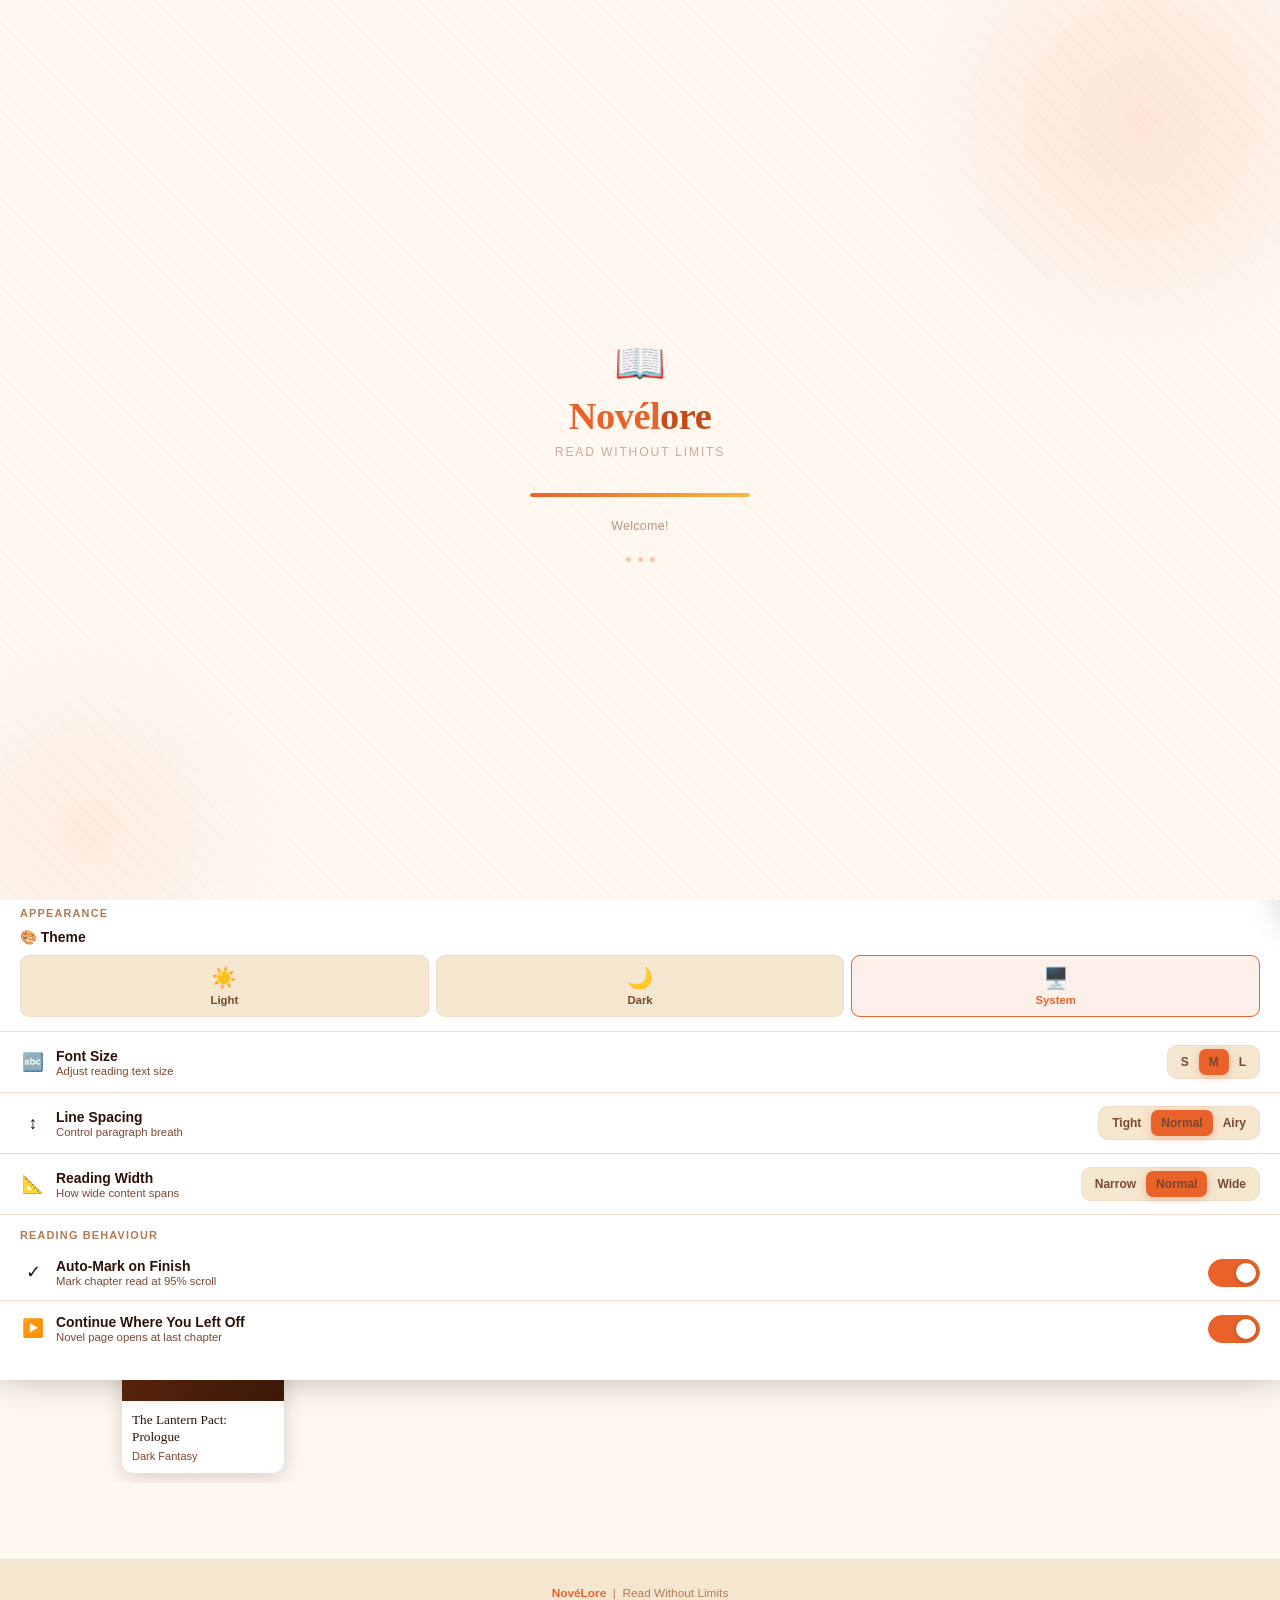
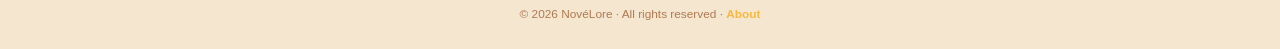
==== commit 1d1a4212: "Update index.html" ====
--- a/index.html
+++ b/index.html
@@ -1,5 +1,5 @@
 <!DOCTYPE html>
-<html lang="en" data-theme="dark" data-theme-source="system">
+<html lang="en" data-theme="light" data-theme-source="system">
 <head>
   <meta charset="UTF-8"/>
   <meta name="viewport" content="width=device-width,initial-scale=1.0,viewport-fit=cover"/>
@@ -564,14 +564,80 @@
 .changelog-version-meta{font-size:.72rem;color:var(--carrot);font-weight:600;margin-bottom:12px;letter-spacing:.3px;}
 .changelog-list{display:flex;flex-direction:column;gap:8px;}
 .changelog-item{font-size:.82rem;line-height:1.55;padding:10px 13px;border-radius:10px;color:var(--text-main);}
-.changelog-item.new{background:rgba(232,98,42,.1);border-left:3px solid var(--carrot);}
-.changelog-item.fix{background:rgba(232,66,66,.08);border-left:3px solid #E84242;}
-.changelog-item.tweak{background:rgba(245,185,66,.08);border-left:3px solid var(--amber);}
-[data-theme="light"] .changelog-item.new{background:rgba(232,98,42,.08);}
-[data-theme="light"] .changelog-item.fix{background:rgba(232,66,66,.06);}
-[data-theme="light"] .changelog-item.tweak{background:rgba(245,185,66,.07);}
-
-/* ══════════ FOOTER ══════════ */
+.changelog-item.new{background:rgba(232,98,42,.18);border-left:3px solid var(--carrot);}
+.changelog-item.fix{background:rgba(220,60,60,.16);border-left:3px solid #E84242;}
+.changelog-item.tweak{background:rgba(245,185,66,.16);border-left:3px solid var(--amber);}
+[data-theme="light"] .changelog-item.new{background:rgba(232,98,42,.14);border-left-color:var(--carrot);}
+[data-theme="light"] .changelog-item.fix{background:rgba(220,60,60,.13);border-left-color:#E84242;}
+[data-theme="light"] .changelog-item.tweak{background:rgba(245,185,66,.18);border-left-color:var(--amber);}
+
+/* Changelog hero — theme-aware gradient */
+.changelog-hero{
+  background:linear-gradient(135deg,#1A0D05 0%,#3B1A08 60%,#6B3318 100%);
+  transition:background var(--tr);
+}
+.changelog-hero h1{color:var(--amber);}
+.changelog-hero p{color:rgba(255,240,230,.65);}
+/* Changelog hero — light mode: inherits about-hero's orange gradient, white text */
+[data-theme="light"] .changelog-hero h1{color:#FFF0E6;}
+[data-theme="light"] .changelog-hero p{color:rgba(255,240,230,.88);}
+
+/* About hero — light mode: vibrant orange gradient, white text */
+[data-theme="light"] .about-hero{
+  background:linear-gradient(135deg,#C44B1A 0%,#E8622A 60%,#F5B942 100%);
+}
+[data-theme="light"] .about-hero h1{color:#FFF0E6;}
+[data-theme="light"] .about-hero p{color:rgba(255,240,230,.88);}
+
+/* ══════════ READER PREFERENCES PANEL ══════════ */
+.reader-pref-overlay{
+  position:fixed;inset:0;z-index:195;
+  background:rgba(10,4,0,.5);
+  backdrop-filter:blur(2px);
+  opacity:0;pointer-events:none;
+  transition:opacity .28s;
+}
+.reader-pref-overlay.on{opacity:1;pointer-events:all;}
+
+.reader-pref-sheet{
+  position:fixed;bottom:-480px;left:0;right:0;
+  z-index:196;
+  background:var(--panel-bg);
+  border-radius:20px 20px 0 0;
+  border-top:1px solid var(--border-mid);
+  box-shadow:0 -8px 40px rgba(10,4,0,.4);
+  transition:bottom .34s cubic-bezier(.4,0,.2,1);
+  max-height:82dvh;
+  display:flex;flex-direction:column;
+}
+.reader-pref-sheet.open{bottom:0;}
+
+.rp-handle{width:36px;height:4px;border-radius:4px;background:var(--border-mid);margin:12px auto 0;flex-shrink:0;}
+.rp-hdr{display:flex;align-items:center;justify-content:space-between;padding:14px 20px 12px;border-bottom:1px solid var(--border);flex-shrink:0;}
+.rp-title{font-family:'Playfair Display',serif;font-size:1rem;font-weight:700;color:var(--text-main);}
+.rp-close{width:30px;height:30px;border-radius:50%;background:var(--bg-elevated);color:var(--text-muted);display:flex;align-items:center;justify-content:center;font-size:.95rem;transition:background .2s;}
+.rp-close:hover{background:var(--carrot);color:#fff;}
+
+.rp-body{flex:1;overflow-y:auto;padding:6px 0 24px;scrollbar-width:none;}
+.rp-body::-webkit-scrollbar{display:none;}
+
+.rp-row{display:flex;align-items:center;justify-content:space-between;padding:13px 20px;border-bottom:1px solid var(--border);}
+.rp-row:last-child{border-bottom:none;}
+.rp-row-l{display:flex;align-items:center;gap:10px;}
+.rp-ico{font-size:1.1rem;width:26px;text-align:center;}
+.rp-lbl{font-size:.87rem;font-weight:600;color:var(--text-main);}
+.rp-sub{font-size:.71rem;color:var(--text-muted);margin-top:1px;}
+
+.rp-theme-opts{display:flex;gap:7px;margin-top:10px;}
+.rp-theme-opt{flex:1;border-radius:9px;padding:10px 6px;text-align:center;cursor:pointer;border:1.5px solid var(--border);transition:all .2s;background:var(--bg-elevated);}
+.rp-theme-opt.active{border-color:var(--carrot);background:rgba(232,98,42,.1);}
+.rp-theme-opt .rt-ico{font-size:1.3rem;margin-bottom:4px;}
+.rp-theme-opt .rt-lbl{font-size:.71rem;font-weight:600;color:var(--text-muted);}
+.rp-theme-opt.active .rt-lbl{color:var(--carrot);}
+
+.rp-section-label{font-size:.68rem;font-weight:700;letter-spacing:1.2px;text-transform:uppercase;color:var(--text-faint);padding:14px 20px 4px;}
+
+
 footer{background:#22100A;color:rgba(255,240,230,.38);padding:24px 16px;text-align:center;font-size:.74rem;line-height:1.8;}
 footer strong{color:var(--amber);}
 #scrolltop{position:fixed;bottom:24px;right:16px;width:44px;height:44px;border-radius:50%;background:var(--carrot);color:#fff;display:flex;align-items:center;justify-content:center;box-shadow:0 4px 16px rgba(232,98,42,.5);z-index:70;font-size:1.1rem;opacity:0;pointer-events:none;transform:translateY(14px);transition:opacity .28s,transform .28s;}
@@ -1044,12 +1110,9 @@
 [data-theme="light"] .ann h3{color:var(--text-main);}
 [data-theme="light"] .ann p{color:var(--text-muted);}
 [data-theme="light"] .ann-date{color:var(--carrot-deep);}
-[data-theme="light"] .ann-tp.new{background:rgba(232,98,42,.15);color:var(--carrot-deep);}
-[data-theme="light"] .ann-tp.event{background:rgba(160,100,0,.12);color:#8a5c00;}
-[data-theme="light"] .ann-tp.system{background:rgba(44,18,6,.08);color:var(--text-muted);}
-
-/* ══════════ LIGHT MODE — ABOUT HERO ══════════ */
-[data-theme="light"] .about-hero{background:linear-gradient(135deg,#C44B1A 0%,#E8622A 60%,#F5B942 100%);}
+[data-theme="light"] .ann-tp.new{background:rgba(232,98,42,.18);color:var(--carrot-deep);}
+[data-theme="light"] .ann-tp.event{background:rgba(160,100,0,.17);color:#8a5c00;}
+[data-theme="light"] .ann-tp.system{background:rgba(44,18,6,.12);color:var(--text-muted);}
 
 /* ══════════ LIGHT MODE — UPDATE & NOTIFICATION ITEMS ══════════ */
 [data-theme="light"] .upd{background:var(--bg-card);box-shadow:0 2px 10px rgba(44,18,6,.07);}
@@ -1211,10 +1274,6 @@
   <header id="topnav">
     <button class="burger" onclick="openSB()"><span></span><span></span><span></span></button>
     <span class="nav-logo">Novél<em>ore</em></span>
-    <label class="nav-search">
-      <svg width="13" height="13" viewBox="0 0 24 24" fill="none" stroke="currentColor" stroke-width="2.5"><circle cx="11" cy="11" r="8"/><path d="m21 21-4.35-4.35"/></svg>
-      <input type="search" id="search-input" placeholder="Search…"/>
-    </label>
     <!-- Bookmark button -->
     <button class="nav-ico" id="bm-btn" onclick="toggleBmMini()" aria-label="Bookmarks">
       🔖
@@ -1258,9 +1317,6 @@
           <div class="sec-hdr"><h2 class="sec-ttl">✍️ <span>Frenzyyy's Work</span></h2><a class="see-all" href="#">See all →</a></div>
           <div class="cw"><div class="carousel" id="car-frenzyyy"></div></div>
 
-          <div class="sec-hdr"><h2 class="sec-ttl">🥋 <span>Dojo Duels</span></h2><a class="see-all" href="#">See all →</a></div>
-          <div class="cw"><div class="carousel" id="car-dojo"></div></div>
-
         </div><!-- /panel-home -->
 
         <!-- ════ WHAT'S NEW TAB ════ -->
@@ -1272,7 +1328,11 @@
 
         <!-- ════ UPDATES TAB ════ -->
         <div class="tab-panel" id="panel-updates">
-          <div class="sec-hdr" style="margin-top:22px;"><h2 class="sec-ttl">🔄 Chapter <span>Updates</span></h2></div>
+          <div class="sec-hdr" style="margin-top:22px;"><h2 class="sec-ttl">📚 Book <span>Updates</span></h2></div>
+          <div id="upd-book-list"></div>
+          <div class="sec-hdr" style="margin-top:18px;"><h2 class="sec-ttl">🗂️ Volume <span>Updates</span></h2></div>
+          <div id="upd-vol-list"></div>
+          <div class="sec-hdr" style="margin-top:18px;"><h2 class="sec-ttl">🔄 Chapter <span>Updates</span></h2></div>
           <div id="upd-list"></div>
         </div>
 
@@ -1305,8 +1365,8 @@
       <div class="sc-body">
         <div class="theme-row">
           <div class="theme-row-l">
-            <span class="theme-icon" id="theme-icon">🌙</span>
-            <div><div class="theme-lbl" id="theme-lbl">Dark Mode</div><div class="theme-sub" id="theme-sub">Easy on the eyes at night</div></div>
+            <span class="theme-icon" id="theme-icon">🖥️</span>
+            <div><div class="theme-lbl" id="theme-lbl">System Default</div><div class="theme-sub" id="theme-sub">Follows your OS light/dark setting</div></div>
           </div>
           <label class="toggle-wrap">
             <input type="checkbox" id="theme-toggle" onchange="applyToggle(this.checked)"/>
@@ -1315,8 +1375,8 @@
         </div>
         <div class="theme-options">
           <div class="theme-opt" id="opt-light" onclick="setTheme('light')"><div class="oi">☀️</div><div class="ol">Light</div></div>
-          <div class="theme-opt active" id="opt-dark" onclick="setTheme('dark')"><div class="oi">🌙</div><div class="ol">Dark</div></div>
-          <div class="theme-opt" id="opt-system" onclick="setTheme('system')"><div class="oi">🖥️</div><div class="ol">System</div></div>
+          <div class="theme-opt" id="opt-dark" onclick="setTheme('dark')"><div class="oi">🌙</div><div class="ol">Dark</div></div>
+          <div class="theme-opt active" id="opt-system" onclick="setTheme('system')"><div class="oi">🖥️</div><div class="ol">System</div></div>
         </div>
         <p style="font-size:.71rem;color:var(--text-faint);margin-top:10px;line-height:1.6;padding:0 2px;">
           <strong style="color:var(--text-muted)">System</strong> automatically follows your device's light/dark setting and updates live.
@@ -1332,7 +1392,7 @@
             <span class="setting-icon">🔤</span>
             <div><div class="setting-lbl">Font Size</div><div class="setting-sub">Adjust the reading text size</div></div>
           </div>
-          <div class="seg-ctrl" id="font-size-ctrl">
+          <div class="seg-ctrl font-size-ctrl" id="font-size-ctrl">
             <button class="seg-btn" data-val="small" onclick="applyFontSize('small',this)">S</button>
             <button class="seg-btn active" data-val="medium" onclick="applyFontSize('medium',this)">M</button>
             <button class="seg-btn" data-val="large" onclick="applyFontSize('large',this)">L</button>
@@ -1343,7 +1403,7 @@
             <span class="setting-icon">↕️</span>
             <div><div class="setting-lbl">Line Spacing</div><div class="setting-sub">Control paragraph breath</div></div>
           </div>
-          <div class="seg-ctrl" id="line-space-ctrl">
+          <div class="seg-ctrl line-space-ctrl" id="line-space-ctrl">
             <button class="seg-btn" data-val="compact" onclick="applyLineSpace('compact',this)">Tight</button>
             <button class="seg-btn active" data-val="normal" onclick="applyLineSpace('normal',this)">Normal</button>
             <button class="seg-btn" data-val="relaxed" onclick="applyLineSpace('relaxed',this)">Airy</button>
@@ -1354,7 +1414,7 @@
             <span class="setting-icon">📐</span>
             <div><div class="setting-lbl">Reading Width</div><div class="setting-sub">How wide content spans</div></div>
           </div>
-          <div class="seg-ctrl" id="read-width-ctrl">
+          <div class="seg-ctrl read-width-ctrl" id="read-width-ctrl">
             <button class="seg-btn" data-val="narrow" onclick="applyReadWidth('narrow',this)">Narrow</button>
             <button class="seg-btn active" data-val="normal" onclick="applyReadWidth('normal',this)">Normal</button>
             <button class="seg-btn" data-val="wide" onclick="applyReadWidth('wide',this)">Wide</button>
@@ -1497,7 +1557,7 @@
     <!-- ── About ── -->
     <div class="sc">
       <div class="sc-hdr"><span>ℹ️</span><h2>About</h2></div>
-      <div class="sc-body"><p style="font-size:.82rem;color:var(--text-muted);line-height:1.8;">Version: <strong style="color:var(--text-main)">Beta v0.6.6</strong><br/>Built with ❤️ and 🥕 by Frenzyyy.<br/><span style="font-size:.74rem;">Hosted on GitHub Pages.</span></p>
+      <div class="sc-body"><p style="font-size:.82rem;color:var(--text-muted);line-height:1.8;">Version: <strong style="color:var(--text-main)">Beta v0.6.7</strong><br/>Built with ❤️ and 🥕 by Frenzyyy.<br/><span style="font-size:.74rem;">Hosted on GitHub Pages.</span></p>
       <div style="margin-top:12px;">
         <button class="setting-action-btn" onclick="goAbout()" style="width:100%;justify-content:center;">ℹ️ View Full About Page →</button>
       </div></div>
@@ -1553,14 +1613,47 @@
     <span class="page-nav-t">📋 Changelog</span>
   </nav>
   <div class="page-scroll">
-    <div class="about-hero" style="background:linear-gradient(135deg,#1A0D05 0%,#3B1A08 60%,#6B3318 100%);">
+    <div class="about-hero changelog-hero">
       <h1 style="font-size:clamp(1.5rem,5vw,2.2rem);">What's Changed</h1>
       <p>Every fix, feature, and update to NovéLore — tracked and documented.</p>
     </div>
     <div class="page-body">
 
       <div class="ab-sec">
-        <h2>v0.6.6 <span>— Current</span></h2>
+        <h2>v0.6.9 <span>— Current</span></h2>
+        <div class="changelog-version-meta">🗓 April 2026 · Beta</div>
+        <div class="changelog-list">
+          <div class="changelog-item new">✨ Reader Preferences panel — tap "Aa" in the chapter nav to adjust settings mid-read</div>
+          <div class="changelog-item new">✨ Font size, line spacing, and reading width now adjustable without leaving the chapter</div>
+          <div class="changelog-item new">✨ Theme switcher (Light / Dark / System) accessible directly from the reader</div>
+          <div class="changelog-item new">✨ Auto-Mark on Finish and Continue Where You Left Off toggles in reader panel</div>
+          <div class="changelog-item tweak">⚙️ Preference controls now stay in sync between Reader panel and Settings screen</div>
+        </div>
+      </div>
+
+      <div class="ab-sec">
+        <h2>v0.6.8 <span>— Previous</span></h2>
+        <div class="changelog-version-meta">🗓 April 2026 · Beta</div>
+        <div class="changelog-list">
+          <div class="changelog-item fix">🗑️ Removed Dojo Duels tab from the home screen</div>
+          <div class="changelog-item new">✨ Book Updates section added to the Updates tab</div>
+          <div class="changelog-item new">✨ Volume Updates section added to the Updates tab</div>
+          <div class="changelog-item tweak">⚙️ Updates tab now shows Book → Volume → Chapter in order</div>
+        </div>
+      </div>
+
+      <div class="ab-sec">
+        <h2>v0.6.7 <span>— Previous</span></h2>
+        <div class="changelog-version-meta">🗓 April 2026 · Beta</div>
+        <div class="changelog-list">
+          <div class="changelog-item new">✨ Changelog page now fully respects your theme — Light, Dark, and System modes all apply correctly</div>
+          <div class="changelog-item tweak">⚙️ Changelog hero banner is now theme-aware (removed hardcoded dark gradient)</div>
+          <div class="changelog-item tweak">⚙️ About hero banner now adapts to Light Mode for consistent theming across all pages</div>
+        </div>
+      </div>
+
+      <div class="ab-sec">
+        <h2>v0.6.6 <span>— Previous</span></h2>
         <div class="changelog-version-meta">🗓 April 2026 · Beta</div>
         <div class="changelog-list">
             <div class="changelog-item tweak">⚙️ Removed "Clear all" button from notifications drawer</div>
@@ -1597,7 +1690,7 @@
         <h2>v0.4.0 <span>— Library & Discovery</span></h2>
         <div class="changelog-version-meta">🗓 February 2026 · Alpha</div>
         <div class="changelog-list">
-          <div class="changelog-item new">✨ Trending, Hot Picks, Dojo Duels, Frenzyyy's Work tabs</div>
+          <div class="changelog-item new">✨ Trending, Hot Picks, Frenzyyy's Work tabs</div>
           <div class="changelog-item new">✨ What's New section with novel cards</div>
           <div class="changelog-item new">✨ Chapter updates feed</div>
           <div class="changelog-item new">✨ Announcements panel</div>
@@ -1676,7 +1769,7 @@
       <div class="reader-nav-vol" id="reader-vol-label"></div>
       <div class="reader-nav-ch" id="reader-ch-title"></div>
     </div>
-    <button class="back-btn" onclick="goHome()" style="font-size:.78rem;color:var(--carrot);white-space:nowrap;flex-shrink:0;">🏠</button>
+    <button class="nav-ico" onclick="openReaderPrefs()" title="Reading Preferences" style="font-size:.82rem;font-weight:700;letter-spacing:-.5px;flex-shrink:0;">Aa</button>
   </nav>
   <div class="reading-progress-bar"><div class="reading-progress-fill" id="reading-progress-fill"></div></div>
   <div class="chapter-scroll" id="chapter-scroll">
@@ -1687,6 +1780,96 @@
     </div>
   </div>
   <div class="ch-nav-strip" id="ch-nav-strip"></div>
+</div>
+
+<!-- ════ READER PREFERENCES SHEET ════ -->
+<div class="reader-pref-overlay" id="reader-pref-overlay" onclick="closeReaderPrefs()"></div>
+<div class="reader-pref-sheet" id="reader-pref-sheet">
+  <div class="rp-handle"></div>
+  <div class="rp-hdr">
+    <span class="rp-title">Reading Preferences</span>
+    <button class="rp-close" onclick="closeReaderPrefs()">✕</button>
+  </div>
+  <div class="rp-body">
+
+    <div class="rp-section-label">Appearance</div>
+
+    <!-- Theme -->
+    <div style="padding:6px 20px 14px;border-bottom:1px solid var(--border);">
+      <div style="font-size:.87rem;font-weight:600;color:var(--text-main);margin-bottom:8px;">🎨 Theme</div>
+      <div class="rp-theme-opts">
+        <div class="rp-theme-opt" id="rp-opt-light" onclick="setTheme('light')"><div class="rt-ico">☀️</div><div class="rt-lbl">Light</div></div>
+        <div class="rp-theme-opt" id="rp-opt-dark"  onclick="setTheme('dark')"><div class="rt-ico">🌙</div><div class="rt-lbl">Dark</div></div>
+        <div class="rp-theme-opt" id="rp-opt-system" onclick="setTheme('system')"><div class="rt-ico">🖥️</div><div class="rt-lbl">System</div></div>
+      </div>
+    </div>
+
+    <!-- Font Size -->
+    <div class="rp-row">
+      <div class="rp-row-l">
+        <span class="rp-ico">🔤</span>
+        <div><div class="rp-lbl">Font Size</div><div class="rp-sub">Adjust reading text size</div></div>
+      </div>
+      <div class="seg-ctrl font-size-ctrl" id="reader-font-size-ctrl">
+        <button class="seg-btn" data-val="small"  onclick="applyFontSize('small',this)">S</button>
+        <button class="seg-btn active" data-val="medium" onclick="applyFontSize('medium',this)">M</button>
+        <button class="seg-btn" data-val="large"  onclick="applyFontSize('large',this)">L</button>
+      </div>
+    </div>
+
+    <!-- Line Spacing -->
+    <div class="rp-row">
+      <div class="rp-row-l">
+        <span class="rp-ico">↕️</span>
+        <div><div class="rp-lbl">Line Spacing</div><div class="rp-sub">Control paragraph breath</div></div>
+      </div>
+      <div class="seg-ctrl line-space-ctrl" id="reader-line-space-ctrl">
+        <button class="seg-btn" data-val="compact"  onclick="applyLineSpace('compact',this)">Tight</button>
+        <button class="seg-btn active" data-val="normal"   onclick="applyLineSpace('normal',this)">Normal</button>
+        <button class="seg-btn" data-val="relaxed"  onclick="applyLineSpace('relaxed',this)">Airy</button>
+      </div>
+    </div>
+
+    <!-- Reading Width -->
+    <div class="rp-row">
+      <div class="rp-row-l">
+        <span class="rp-ico">📐</span>
+        <div><div class="rp-lbl">Reading Width</div><div class="rp-sub">How wide content spans</div></div>
+      </div>
+      <div class="seg-ctrl read-width-ctrl" id="reader-read-width-ctrl">
+        <button class="seg-btn" data-val="narrow"  onclick="applyReadWidth('narrow',this)">Narrow</button>
+        <button class="seg-btn active" data-val="normal"   onclick="applyReadWidth('normal',this)">Normal</button>
+        <button class="seg-btn" data-val="wide"    onclick="applyReadWidth('wide',this)">Wide</button>
+      </div>
+    </div>
+
+    <div class="rp-section-label">Reading Behaviour</div>
+
+    <!-- Auto-mark on finish -->
+    <div class="rp-row">
+      <div class="rp-row-l">
+        <span class="rp-ico">✓</span>
+        <div><div class="rp-lbl">Auto-Mark on Finish</div><div class="rp-sub">Mark chapter read at 95% scroll</div></div>
+      </div>
+      <label class="toggle-wrap">
+        <input type="checkbox" id="rp-automark" checked onchange="savePref('nl_automark80',this.checked); document.getElementById('automark80') && (document.getElementById('automark80').checked=this.checked);"/>
+        <span class="toggle-track"></span>
+      </label>
+    </div>
+
+    <!-- Continue where left off -->
+    <div class="rp-row">
+      <div class="rp-row-l">
+        <span class="rp-ico">▶️</span>
+        <div><div class="rp-lbl">Continue Where You Left Off</div><div class="rp-sub">Novel page opens at last chapter</div></div>
+      </div>
+      <label class="toggle-wrap">
+        <input type="checkbox" id="rp-autocontinue" checked onchange="savePref('nl_autocontinue',this.checked); document.getElementById('autocontinue') && (document.getElementById('autocontinue').checked=this.checked);"/>
+        <span class="toggle-track"></span>
+      </label>
+    </div>
+
+  </div>
 </div>
 
 <!-- ════ END-OF-STORY SCREEN ════ -->
@@ -1716,7 +1899,7 @@
      SCRIPT
 ════════════════════════════════════════════ -->
 
-<script data-cfasync="false" src="/cdn-cgi/scripts/5c5dd728/cloudflare-static/email-decode.min.js"></script><script data-cfasync="false" src="/cdn-cgi/scripts/5c5dd728/cloudflare-static/email-decode.min.js"></script><script data-cfasync="false" src="/cdn-cgi/scripts/5c5dd728/cloudflare-static/email-decode.min.js"></script><script>
+<script data-cfasync="false" src="/cdn-cgi/scripts/5c5dd728/cloudflare-static/email-decode.min.js"></script><script>
 'use strict';
 
 /* ═══════════════════════════════════════════
@@ -1747,7 +1930,6 @@
 const hotPicksData  = [
   { title:'The Lantern Pact: Prologue', novelId:'lantern', emoji:'🐰', bg:'linear-gradient(160deg,#C44B1A 0%,#3B1A08 100%)', rating:3.9, genre:'Dark Fantasy', status:'Ongoing', coverImg:'https://i.imgur.com/iQMtLH9.png' },
 ]; // ⭐ Hot Picks tab
-const dojoDuelsData = []; // ⚔️ Dojo Duels tab
 const frenzyyyData  = [
   { title:'The Lantern Pact: Prologue', novelId:'lantern', emoji:'🐰', bg:'linear-gradient(160deg,#C44B1A 0%,#3B1A08 100%)', rating:3.9, genre:'Dark Fantasy', status:'Ongoing', coverImg:'https://i.imgur.com/iQMtLH9.png' },
 ]; // ✍️ Frenzyyy's Work tab
@@ -1757,8 +1939,19 @@
   { title:'The Lantern Pact: Prologue', novelId:'lantern', emoji:'🐰', bg:'linear-gradient(160deg,#C44B1A 0%,#3B1A08 100%)', description:'Three unlikely teammates navigate missions, secrets, and something far bigger moving behind the scenes. Volume 1: False Summer Arc — ongoing.', genre:'Dark Fantasy', status:'Ongoing', rating:5.0, isNew:true, coverImg:'https://i.imgur.com/iQMtLH9.png' },
 ];
 
+// Book updates — { novelId, novelTitle, emoji, bookTitle, description, time }
+const bookUpdatesData = [
+  { novelId:'lantern', novelTitle:'The Lantern Pact: Prologue', emoji:'🐰', bookTitle:'The Lantern Pact: Prologue', description:'Now live — free to read. Dark Fantasy · Action · Adventure.', time:'Jan 17, 2026' },
+];
+
+// Volume updates — { novelId, novelTitle, emoji, volumeNumber, volumeTitle, description, time }
+const volumeUpdatesData = [
+  { novelId:'lantern', novelTitle:'The Lantern Pact: Prologue', emoji:'🐰', volumeNumber:1, volumeTitle:'False Summer Arc', description:'Vol. 1 is underway — new chapters dropping regularly.', time:'Jan 17, 2026' },
+];
+
 // Chapter updates — { novelId, novelTitle, emoji, chapter, chapterTitle, time }
 const updatesData = [
+{ novelId:'lantern', novelTitle:'The Lantern Pact: Prologue', emoji:'🐰', chapter:8, chapterTitle:'Vol. 1 Ch. 8 — Daylight',              time:'Mar 30, 2026'  },
 { novelId:'lantern', novelTitle:'The Lantern Pact: Prologue', emoji:'🐰', chapter:7, chapterTitle:'Vol. 1 Ch. 7 — A New Hand',           time:'Mar 20, 2026'  },
  { novelId:'lantern', novelTitle:'The Lantern Pact: Prologue', emoji:'🐰', chapter:6, chapterTitle:'Vol. 1 Ch. 6 — White Leopard',           time:'Feb 24, 2026'  },
   { novelId:'lantern', novelTitle:'The Lantern Pact: Prologue', emoji:'🐰', chapter:5, chapterTitle:'Vol. 1 Ch. 5 — Reminisce',           time:'Jan 24, 2026'  },
@@ -1770,8 +1963,14 @@
 
 // Announcements — { title, body, type, date, novelId? }  type: new | event | system
 const announcementsData = [
+{ title:'🐰 Ch. 8 is Live — Daylight',              body:'Chapter 8 of The Lantern Pact: Prologue is now available. The team takes a breather in the city — but stillness never lasts long.',              type:'new',   date:'March 30, 2026',   novelId:'lantern' },
 { title:'🐰 Ch. 7 is Live — A New Hand',        body:'Chapter 7 of The Lantern Pact: Prologue is now available. False Summer Arc continues, the duo has finally got their third teammate but in a twist.',   type:'new',   date:'March 20, 2026', novelId:'lantern' },
 { title:'🐰 Ch. 6 is Live — White Leopard',        body:'Chapter 6 of The Lantern Pact: Prologue is now available. False Summer Arc continues, the prologue villain is here.',   type:'new',   date:'February 24, 2026', novelId:'lantern' },
+{ title:'🐰 Ch. 5 is Live — Reminisce',            body:'Chapter 5 of The Lantern Pact: Prologue is now available. The team slows down — and something from the past resurfaces.',                          type:'new',   date:'January 24, 2026',  novelId:'lantern' },
+{ title:'🐰 Ch. 4 is Live — Our Separate Ways',    body:'Chapter 4 of The Lantern Pact: Prologue is now available. Tensions fracture the team as everyone starts pulling in different directions.',          type:'new',   date:'January 20, 2026',  novelId:'lantern' },
+{ title:'🐰 Ch. 3 is Live — Chaotic Result',       body:'Chapter 3 of The Lantern Pact: Prologue is now available. Nothing went according to plan — and now they have to deal with the fallout.',           type:'new',   date:'January 18, 2026',  novelId:'lantern' },
+{ title:'🐰 Ch. 2 is Live — Compromise',           body:'Chapter 2 of The Lantern Pact: Prologue is now available. Not everyone agrees on how to handle things — but they press forward anyway.',           type:'new',   date:'January 17, 2026',  novelId:'lantern' },
+{ title:'🐰 Ch. 1 is Live — Rescue Mission',       body:'Chapter 1 of The Lantern Pact: Prologue is now available. The first true field mission begins — and there\'s no room for failure.',               type:'new',   date:'January 17, 2026',  novelId:'lantern' },
   { title:'📖 Vol. 1 Has Begun — False Summer Arc', body:'The Lantern Pact: Prologue is officially live. New chapters dropping regularly — free to read.', type:'event', date:'January 17, 2026', novelId:'lantern' },
 ];
 
@@ -1781,8 +1980,14 @@
 // Never reuse an id — the read-state is persisted by id, so reusing one will
 // cause the new notification to appear already-read for returning visitors.
 const notificationsData = [
+{ id:'notif-ch8',      msg:'🐰 Ch. 8 is live — "Daylight"! The team catches their breath — but the city has other plans.',                  time:'Mar 30, 2026',   read:false },
 { id:'notif-ch7',      msg:'🐰 Ch. 7 is live — "A New Hand"! The reassignment to take the spot is here.',           time:'Mar 20, 2026',   read:false },
-  { id:'notif-ch6',    msg:'🐰 Ch. 6 is live — "White Leopard"! The predator is now hunting for prey soon.',           time:'Feb 24, 2026',   read:true },
+  { id:'notif-ch6',    msg:'🐰 Ch. 6 is live — "White Leopard"! The predator is now hunting for prey soon.',           time:'Feb 24, 2026',   read:false },
+  { id:'notif-ch5',    msg:'🐰 Ch. 5 is live — "Reminisce"! Something from the past has resurfaced.',                  time:'Jan 24, 2026',   read:true },
+  { id:'notif-ch4',    msg:'🐰 Ch. 4 is live — "Our Separate Ways"! The team starts pulling apart at the seams.',      time:'Jan 20, 2026',   read:true },
+  { id:'notif-ch3',    msg:'🐰 Ch. 3 is live — "Chaotic Result"! Nothing went to plan. Time to deal with it.',         time:'Jan 18, 2026',   read:true },
+  { id:'notif-ch2',    msg:'🐰 Ch. 2 is live — "Compromise"! Not everyone agrees — but the mission goes on.',          time:'Jan 17, 2026',   read:true },
+  { id:'notif-ch1',    msg:'🐰 Ch. 1 is live — "Rescue Mission"! The Lantern Pact\'s first field mission begins.',     time:'Jan 17, 2026',   read:true },
   { id:'notif-welcome',msg:'📢 Welcome to NovéLore! Tap any novel card to start reading.',                    time:'Jan 17, 2026',   read:true  },
 ];
 
@@ -1794,8 +1999,14 @@
 ═══════════════════════════════════════════ */
 const LS = {
   get: k => { try { return JSON.parse(localStorage.getItem(k)); } catch { return null; } },
-  set: (k,v) => localStorage.setItem(k, JSON.stringify(v)),
+  set: (k,v) => { try { localStorage.setItem(k, JSON.stringify(v)); } catch {} },
 };
+
+// Hard failsafe: if init hangs for any reason, force-dismiss after 6s
+setTimeout(() => {
+  const ls = document.getElementById('loading-screen');
+  if (ls) { ls.style.transition = 'none'; ls.remove(); }
+}, 6000);
 function setTheme(mode) {
   const isSystem = mode === 'system';
   let resolved = mode;
@@ -1823,6 +2034,7 @@
   if (optDark)   optDark.classList.toggle('active',   !isSystem && dark);
   if (optLight)  optLight.classList.toggle('active',  !isSystem && !dark);
   if (optSystem) optSystem.classList.toggle('active', isSystem);
+  if (typeof _syncReaderThemeBtns === 'function') _syncReaderThemeBtns();
 }
 function applyToggle(checked) { setTheme(checked ? 'dark' : 'light'); }
 function loadTheme() {
@@ -1850,17 +2062,17 @@
 function applyFontSize(val, btn) {
   LS.set('nl_fontsize', val);
   document.documentElement.style.setProperty('--reading-fs', FONT_SIZES[val] || FONT_SIZES.medium);
-  document.querySelectorAll('#font-size-ctrl .seg-btn').forEach(b=>b.classList.toggle('active', b===btn));
+  document.querySelectorAll('.font-size-ctrl .seg-btn').forEach(b=>b.classList.toggle('active', b.dataset.val===val));
 }
 function applyLineSpace(val, btn) {
   LS.set('nl_linespace', val);
   document.documentElement.style.setProperty('--reading-lh', LINE_SPACES[val] || LINE_SPACES.normal);
-  document.querySelectorAll('#line-space-ctrl .seg-btn').forEach(b=>b.classList.toggle('active', b===btn));
+  document.querySelectorAll('.line-space-ctrl .seg-btn').forEach(b=>b.classList.toggle('active', b.dataset.val===val));
 }
 function applyReadWidth(val, btn) {
   LS.set('nl_readwidth', val);
   document.documentElement.style.setProperty('--reading-w', READ_WIDTHS[val] || READ_WIDTHS.normal);
-  document.querySelectorAll('#read-width-ctrl .seg-btn').forEach(b=>b.classList.toggle('active', b===btn));
+  document.querySelectorAll('.read-width-ctrl .seg-btn').forEach(b=>b.classList.toggle('active', b.dataset.val===val));
 }
 function applyReduceMotion(on) {
   LS.set('nl_reducemotion', on);
@@ -1871,6 +2083,28 @@
   document.documentElement.classList.toggle('high-contrast', on);
 }
 function savePref(key, val) { LS.set(key, val); }
+
+function openReaderPrefs() {
+  // Sync reader panel toggles from saved state
+  const am = LS.get('nl_automark80');    const rpAm = document.getElementById('rp-automark');    if(rpAm) rpAm.checked = am !== null ? am : true;
+  const ac = LS.get('nl_autocontinue'); const rpAc = document.getElementById('rp-autocontinue'); if(rpAc) rpAc.checked = ac !== null ? ac : true;
+  // Sync theme buttons
+  _syncReaderThemeBtns();
+  document.getElementById('reader-pref-overlay')?.classList.add('on');
+  document.getElementById('reader-pref-sheet')?.classList.add('open');
+}
+function closeReaderPrefs() {
+  document.getElementById('reader-pref-overlay')?.classList.remove('on');
+  document.getElementById('reader-pref-sheet')?.classList.remove('open');
+}
+function _syncReaderThemeBtns() {
+  const src = document.documentElement.getAttribute('data-theme-source') || 'system';
+  const theme = document.documentElement.getAttribute('data-theme') || 'light';
+  const isSystem = src === 'system';
+  document.getElementById('rp-opt-dark')  ?.classList.toggle('active', !isSystem && theme==='dark');
+  document.getElementById('rp-opt-light') ?.classList.toggle('active', !isSystem && theme==='light');
+  document.getElementById('rp-opt-system')?.classList.toggle('active', isSystem);
+}
 
 function clearHistory() {
   ['nl_scroll','nl_tab'].forEach(k=>localStorage.removeItem(k));
@@ -2311,8 +2545,10 @@
 }
 function goSettings() {
   closeSB(); showScreen('screen-settings');
-  const dark = document.documentElement.getAttribute('data-theme')==='dark';
-  document.getElementById('theme-toggle').checked = dark;
+  // Fully resync the theme UI (toggle, icon, label, subtitle, option buttons)
+  const source = document.documentElement.getAttribute('data-theme-source');
+  const saved  = LS.get('nl_theme');
+  setTheme(source === 'system' ? 'system' : (saved || 'system'));
   restoreReadingPrefs();
   // Populate novel progress for every novel dynamically
   try {
@@ -2512,11 +2748,6 @@
       id:'car-hot', arr:hotPicksData,
       badgeFn:(n,i)=>i===0?'⭐ Pick':'',
       empty: emptySection('🥱', "No hot picks at the moment. The creator hasn't cooked yet — check back soon! 🍳"),
-    },
-    {
-      id:'car-dojo', arr:dojoDuelsData,
-      badgeFn:(n,i)=>i===0?'⚔️ Duels':'',
-      empty: emptySection('🥋', "The dojo is empty... no battles have been posted yet. Maybe the sensei is napping! 😴"),
     },
     {
       id:'car-frenzyyy', arr:frenzyyyData,
@@ -2582,6 +2813,44 @@
     }, 700 + Math.random() * 400);
   }
 
+  // Book Updates
+  const updBookList = document.getElementById('upd-book-list');
+  if (updBookList) {
+    if (bookUpdatesData.length) {
+      updBookList.innerHTML = bookUpdatesData.map((u, i) => {
+        const clickAttr = u.novelId ? ` onclick="openNovel('${esc(u.novelId)}')" style="cursor:pointer"` : '';
+        return `<div class="upd"${clickAttr}>
+          <div class="upd-ico">${esc(u.emoji||'📚')}</div>
+          <div class="upd-bd">
+            <div class="upd-t">${esc(u.novelTitle)}${i===0?'<span class="np-pill">NEW</span>':''}</div>
+            <div class="upd-s">${esc(u.bookTitle||'')}${u.description?' — '+esc(u.description):''}</div>
+          </div>
+          <div class="upd-tm">${esc(u.time||'')}</div></div>`;
+      }).join('');
+    } else {
+      updBookList.innerHTML = emptySection('📚', "No book updates yet — stay tuned for new titles and releases! 🖊️");
+    }
+  }
+
+  // Volume Updates
+  const updVolList = document.getElementById('upd-vol-list');
+  if (updVolList) {
+    if (volumeUpdatesData.length) {
+      updVolList.innerHTML = volumeUpdatesData.map((u, i) => {
+        const clickAttr = u.novelId ? ` onclick="openNovel('${esc(u.novelId)}')" style="cursor:pointer"` : '';
+        return `<div class="upd"${clickAttr}>
+          <div class="upd-ico">${esc(u.emoji||'🗂️')}</div>
+          <div class="upd-bd">
+            <div class="upd-t">${esc(u.novelTitle)}${i===0?'<span class="np-pill">NEW</span>':''}</div>
+            <div class="upd-s">Vol. ${safeNum(u.volumeNumber,0)|0} — ${esc(u.volumeTitle||'')}${u.description?' · '+esc(u.description):''}</div>
+          </div>
+          <div class="upd-tm">${esc(u.time||'')}</div></div>`;
+      }).join('');
+    } else {
+      updVolList.innerHTML = emptySection('🗂️', "No volume updates yet — new arcs are on the way! 📖");
+    }
+  }
+
   // Updates
   const updList = document.getElementById('upd-list');
   if (updatesData.length) {
@@ -4562,7 +4831,8 @@
           { number: 7,
           title: 'A New Hand',
           date: 'Mar 20, 2026',
-          content: `The morning was the kind that didn't ask anything of you.
+          content: `---
+          The morning was the kind that didn't ask anything of you.
 
 Sun spread across the wide concrete ground of the Pact base, catching the edges of leaves on the decorative trees that lined the stone path in clean, unhurried light. Somewhere past the east wall, a bird was making noise. Everything else was quiet.
 
@@ -4826,7 +5096,7 @@
 
 Then he turned and walked back inside.
 
-—
+---
 
 Quiet settled over the three of them.
 
@@ -4894,12 +5164,737 @@
 
 "Ask me after the mission," he said.
 
-He rolled his shoulders, adjusted his shades, and started walking toward the gate.
-
-Takeshi watched him for a second, then followed.
-
-The morning stayed exactly as it was — bright, unhurried, entirely unaware that the three of them were already moving into something that wouldn't stay this quiet for long.
+He rolled his shoulders, for long.
          `},
+         {
+         number: 8,
+         title: 'Daylight',
+         date: 'Mar 30, 2026',
+          content: `The city moved the way cities do in the middle of the afternoon — without asking permission, without slowing down.
+
+
+Traffic pushed through the wide roads in steady waves. Shop fronts spilled music onto the sidewalks. People crossed at lights, ducked into convenience stores, sat outside cafés with their drinks sweating in the heat. A normal day in a modern city doing what normal days do.
+
+
+In the park at the center of it all, three people sat on a bench beneath a row of trees.
+
+
+One of them was horizontal.
+
+
+Sean had his legs stretched across the full length of the bench, ankles crossed, one arm folded under his head and the other resting across his stomach. His shades were on. His soda can balanced on his chest, rising and falling with his breathing. His rabbit ears drooped flat against the top of his head.
+
+
+He looked like he was on vacation.
+
+
+Olivia sat on a separate bench across from him, one leg crossed over the other, soda in hand, watching the foot traffic with her usual measured calm. Her wooden sword — requested from Takeshi before departure, now leaning against the bench beside her — drew the occasional glance from passersby who then thought better of asking.
+
+
+Takeshi stood a few feet away from either of them, arms folded, eyes moving steadily across the park. His fox ears rotated in small, frequent adjustments, catching sounds and filing them. He hadn't touched his soda since Olivia handed it to him forty minutes ago. It was warm by now.
+
+
+"Update," he said, not looking at them.
+
+
+"Nothing from my end," Olivia said.
+
+
+"Bench is comfortable," Sean said.
+
+
+Takeshi exhaled through his nose.
+
+
+The VIP — a woman of political significance whose full briefing they'd received that morning — was currently two blocks away inside a mid-rise office building, attending a private client meeting. Expected duration: ninety minutes. Sixty had already passed.
+
+
+Takeshi had placed wards across the perimeter before they settled in. Seven of them — thin, invisible markers anchored to doorframes, lampposts, and the underside of a drainage cover near the building's service entrance. They didn't do anything on their own. They just told him when something entered the area that shouldn't be there.
+
+
+So far, nothing had tripped them.
+
+
+He kept watching anyway.
+
+
+Sean's soda can shifted as he tilted it up, found it empty, and set it back down on his chest with a soft metallic sound.
+
+
+He stared at the sky above the tree canopy. A cloud drifted through it going nowhere fast.
+
+
+"Thirty more minutes," he announced.
+
+
+"Of what?" Olivia asked.
+
+
+"Of this." He gestured vaguely at the park. The city. The bench. Existence in general.
+
+
+"We're on a mission," Takeshi said.
+
+
+"I know. I've been on this mission for an hour. It was interesting for the first four minutes."
+
+
+Olivia tilted her soda, checking how much was left. "What happened in the first four minutes?"
+
+
+"Found a good position on the bench."
+
+
+She considered this. "That's fair, actually. This bench is good."
+
+
+Sean pointed at her without looking over. "See. She gets it."
+
+
+"Don't use me as a reference point," Olivia said.
+
+
+"You just agreed with me."
+
+
+"I agreed about the bench. That's not a philosophical alliance."
+
+
+Sean was quiet for a moment. A pigeon landed near the base of the bench, looked at him, and left.
+
+
+"Do you want to go find food?" he said.
+
+
+"We're on a mission," Takeshi repeated, with the patience of someone who had already used up most of it.
+
+
+"There's a place that does grilled skewers about two minutes from here. I saw it on the way in. The smoke smelled good."
+
+
+"Sean."
+
+
+"Olivia." Sean turned his head toward her. "Skewers."
+
+
+Olivia looked toward the street in the direction he was pointing, visibly calculating whether it was logistically feasible.
+
+
+Takeshi looked at her.
+
+
+"Don't," he said.
+
+
+She looked back at her soda.
+
+
+"…They do sound good," she admitted.
+
+
+"Olivia."
+
+
+"I said they sound good. I didn't say we should go." She paused. "We probably shouldn't go."
+
+
+"Probably," Sean echoed, like the word was doing a lot of work on its own.
+
+
+"Nobody is leaving," Takeshi said firmly, turning back to scan the building. "Thirty more minutes and we're done. You two can get your skewers after. Just—"
+
+
+He stopped.
+
+
+His ears snapped upright.
+
+
+"Takeshi?" Olivia said, already reading him.
+
+
+"Ward three," he said, voice dropping. "It's gone."
+
+
+Not tripped. Not triggered.
+
+
+Gone. Destroyed.
+
+
+"Which entrance?" Olivia was on her feet before he finished the sentence, wooden sword in hand.
+
+
+"Service side. East." Takeshi pulled a talisman from his waist, running a read on the remaining wards. "Ward six is flickering. Something's moving fast along the perimeter — deliberately avoiding the main entrance."
+
+
+"They've scouted it," Olivia said. "They knew the layout before they came in." She turned to him fully. "I'll take the lobby. If they're moving along the east side this fast, they either have someone inside already or they're about to create a distraction at the front to cover the east entry. You take the stairwell between floors two and three — natural choke point for a snatch-and-go." She glanced at Sean. "Sean—"
+
+
+She turned.
+
+
+The bench was empty.
+
+
+The soda can sat perfectly upright on the ground where he'd been lying, like he'd taken the time to set it down neatly before disappearing entirely.
+
+
+Takeshi stared at it.
+
+
+"He didn't wait," he said.
+
+
+"No." Olivia was already moving. "Go. Trust the strategy."
+
+
+Takeshi pulled another talisman and ran.
+
+
+Olivia gripped her wooden sword and moved toward the building — measured, reading the street, watching the windows.
+
+
+*If I were running this,* she thought, *I'd have sent the distraction already.*
+
+
+Right on cue —
+
+
+A deep, pressurized boom rolled through the city block. Not just sound — the kind you feel come up through the pavement, through the soles of your feet. Black smoke curled from the east face of the building, second floor up. Glass blew outward and rained across the road. Car alarms triggered down the block in a chain reaction. The crowd froze for half a second, then moved — fast, away, the way crowds do when something stops being background noise.
+
+
+Olivia ran.
+
+
+---
+
+
+Sean had found the stairwell on instinct and cleared it in seconds.
+
+
+The smoke hit him on the second floor — thick, fast, spreading from the east corridor. Fire suppressors kicked on overhead, throwing water across the floor in wide, sweeping arcs. Voices rose in the stairwell below him, tangled and urgent.
+
+
+He pushed through the smoke and came out into the hallway.
+
+
+There she was.
+
+
+The VIP — mid-forties, dark suit, the kind of face built for composed rooms — was being wrestled forward by two men in tactical masks. One had her arm wrenched behind her back. The other was looping a coarse rope around her wrists, a sack ready in his other hand.
+
+
+They heard Sean step into the hall.
+
+
+Both looked up.
+
+
+Sean stood in the middle of the corridor, hands in his pockets, water dripping from the suppressors onto his shoulders, shades slightly fogged from the smoke.
+
+
+He looked at them. They looked at him.
+
+
+"Rough day?" Sean said.
+
+
+Neither of them answered.
+
+
+"I'm going to take that as a yes." He tilted his head slightly. "You can let her go now, by the way. Save us all some time."
+
+
+The man with the rope shoved the woman toward his partner and bolted.
+
+
+"Yeah, I figured," Sean said, already moving.
+
+
+The second man yanked the woman forward and ran after his partner, dragging her stumbling behind him. She fought against the grip — short, sharp resistance, refusing to just be pulled.
+
+
+Sean followed at a run, closing the gap fast down the corridor.
+
+
+"You know," he called after them, "for guys who planned this whole thing out — the ward-sweeping, the timed explosion, all of it — the exit strategy is pretty embarrassing."
+
+
+They hit the service door at the end of the hall and crashed through it.
+
+
+Sean came out right behind them.
+
+
+---
+
+
+The minivan was idling at the far end of the alley, side door already open. The first man reached it and dove in. The second shoved the woman through the door after him, rope half-tied, and jumped in. The van lurched forward before the door was fully shut.
+
+
+Sean came out of the service exit and watched it pull away down the side road.
+
+
+He started running.
+
+
+"Seriously," he muttered, "a van. They brought a van."
+
+
+He burned a thread of moon energy into his legs — felt the afternoon sun sitting on it like pressure, like trying to run uphill — and pushed through it anyway, closing the distance as the van swung wide around a corner.
+
+
+He grabbed the rear handle and held on.
+
+
+The van surged. His boots dragged along the road, sparking.
+
+
+Someone inside noticed. The side door slid open and a masked man leaned out, arm cocked back.
+
+
+Sean looked up at him from the back of the moving van.
+
+
+"Hi," he said.
+
+
+The man swung.
+
+
+Sean ducked, released the handle, hit the road in a roll, and came up running.
+
+
+"Okay!" he shouted after it. "Rude!"
+
+
+He pushed harder, closing the gap again — and then an idea landed.
+
+
+*Blood Moon.*
+
+
+If he could get it off cleanly — just once, just enough to flip the van or blast it into the wall — this would be done in two seconds. He knew it was there. He could feel it the way you feel pressure behind a door you haven't figured out how to open yet. He'd tried it before. It had worked. Sort of. In a forest. On some trees that definitely deserved it.
+
+
+This was basically the same thing.
+
+
+He raised his right hand while running, fingers spread, the crescent glow in his eyes flickering unevenly.
+
+
+Crimson light began churning in his palm — raw and restless, nothing like the clean blue of Azure Moon. This was angrier. More unpredictable. The kind of thing that wanted out more than he knew how to let it.
+
+
+"Calling the Second—" he started.
+
+
+The light surged.
+
+
+"—Blood Moon—"
+
+
+It scattered.
+
+
+Broke apart like smoke in wind, dissolving into nothing before it became anything real. Just his empty hand and the afternoon sun still pressing down on his shoulders like it was making a point.
+
+
+Sean clicked his tongue.
+
+
+*Again.*
+
+
+"Calling the Second," he said again, lower this time, more focused, one eye on the van and one eye on whatever was happening in his palm. "Blood Moon— Repul—"
+
+
+The pressure built in his eyes, hot and sharp, climbing fast — and then the shape of it collapsed again, leaking out through his fingers before he could lock it into anything.
+
+
+"—sion," he finished, to absolutely nothing.
+
+
+He stared at his hand while running.
+
+
+"…Come on," he muttered.
+
+
+The van cut left down a narrow street — too narrow, badly misjudged — and clipped a stack of crates outside a loading bay. The front end lurched, overcorrected hard, and the van went sideways into a parked delivery truck with a grinding, heavy crash that echoed off the alley walls.
+
+
+Sean rounded the corner, chest heaving slightly.
+
+
+*Well,* he thought. *That works too.*
+
+
+The side door wrenched open and both men scrambled out, one hauling the woman behind him by the rope. She hit the ground on her knees, caught herself, and immediately started working her wrists against the rope. It held.
+
+
+Sean came around the corner measuring what he had left — the failed attempts had burned through more than a clean technique would have. He could feel it, the reserve sitting lower than he liked. He let the second moon go and dropped back to physical.
+
+
+*Stop wasting it on something you can't finish,* he told himself.
+
+
+The men spotted him and split — one dragging the woman deeper into the alley, the other turning to intercept.
+
+
+The one turning came in fast and low, going straight for Sean's center.
+
+
+Sean sidestepped, let the momentum carry the man past him, and put him into the alley wall with one short, clean strike. No power. Just hands.
+
+
+The man went down and stayed there.
+
+
+"You really ran at me," Sean said, looking down at him. "Bold choice."
+
+
+He turned.
+
+
+The second man was twenty meters deep in the alley, the woman stumbling hard behind him on the uneven ground. Sean went after them, pushing what was left in his legs. His vision pulsed once at the edges — the crescent glow thin and muted, barely lit.
+
+
+He was ten meters back when his hand rose again.
+
+
+Not a decision. More like a reflex — the power reaching for the second moon one more time because some part of him still thought he could catch it if he was just fast enough about it.
+
+
+"Calling the Second," he said under his breath, teeth together, crimson light sputtering back into his palm. "Blood Moon… Repulsion—"
+
+
+This time it held.
+
+
+For a full second it actually held — the pressure surging up through his arm, the crimson steadying into something real, and for one genuine moment he thought: *I've got it—*
+
+
+It slipped.
+
+
+Not a fizzle this time.
+
+
+The other kind.
+
+
+The repulsion released — not forward, not aimed, not remotely close to what he'd intended — just *out*, wild and directionless, a burst that cracked the alley wall to his left and sent a section of loose brick scattering across the ground like it had been hit by something considerably larger than one person.
+
+
+Sean stumbled sideways from the recoil, catching himself against the opposite wall.
+
+
+Dust settled.
+
+
+He stood there for a second, one hand braced against the brick, staring at the dent he'd just put in a wall that was supposed to be a van-flipping technique sixty seconds ago.
+
+
+"...Hm," he said.
+
+
+Not to anyone. Just to himself and the alley.
+
+
+Ahead of him, the man with the woman had stopped and was staring back at the destruction with the expression of someone rapidly reassessing several life decisions.
+
+
+Sean straightened up and pointed at him.
+
+
+"That," he said, completely calmly, "was on purpose."
+
+
+The man turned and ran faster.
+
+
+Sean exhaled and went after him, the second moon already folded back down somewhere beneath the surface where he couldn't quite get his hands on it.
+
+
+*One day,* he thought. *One day I'll actually work out how that's supposed to go.*
+
+
+He pushed his legs harder.
+
+
+A sharp whistle cut through the alley from above.
+
+
+The man with the woman spun.
+
+
+Olivia dropped from the fire escape.
+
+
+She landed clean — both feet, no stumble — wooden sword already in motion, and swept it hard across the back of the man's knees. His legs buckled. She followed through with a firm strike across his shoulders that drove him flat into the ground, and he stayed there, face-down, finished.
+
+
+She straightened up and looked at the woman.
+
+
+"Are you hurt?"
+
+
+The woman stared at her, chest heaving, wrists still bound.
+
+
+"…No," she managed.
+
+
+Olivia nodded and crouched to work the rope loose.
+
+
+Sean stopped a few meters back. He stood there, breathing, and looked at the man on the ground, then at Olivia, then — briefly — at the chunk of wall he'd taken out halfway down the alley.
+
+
+"Where were you ten minutes ago?" he said.
+
+
+"Lobby." She didn't look up from the rope. "There was a third one waiting at the front entrance. He's not a problem anymore."
+
+
+"And the sword worked?"
+
+
+"It always works." She stood, rope in hand, and looked at him properly — eyes moving past him to the cracked wall, the scattered brick, the general shape of something that had gone off in the wrong direction, then back to his face.
+
+
+"Was that you?" she asked.
+
+
+Sean looked at the wall. Then back at her.
+
+
+"The structural integrity in this city is genuinely concerning," he said.
+
+
+Olivia held his gaze for a moment with her usual expression — calm, reading, giving nothing away.
+
+
+She let it go.
+
+
+She turned to the woman. "We're with the Kaihon Light Pact. You're safe. Can you walk?"
+
+
+The woman straightened, composing herself with a visible, practiced effort. "Yes."
+
+
+"Good. We're moving in a moment."
+
+
+"Olivia."
+
+
+She looked at Sean.
+
+
+He had his hands back in his pockets, posture easy, like the last ten minutes hadn't happened. But he wasn't quite meeting her eyes.
+
+
+"Good timing," he said.
+
+
+It came out flat. Casual. The kind of thing he might say about anything.
+
+
+But she heard it.
+
+
+"You're welcome," she said simply.
+
+
+---
+
+
+Takeshi appeared at the far end of the alley a minute later, slightly out of breath, a talisman still warm in his hand. He took in the scene — two men down, the van wrecked and steaming at the alley mouth, the woman standing, Sean upright.
+
+
+Then his eyes found the destroyed section of wall.
+
+
+He looked at it for a moment.
+
+
+Then at Sean.
+
+
+"Daytime," Sean said, before Takeshi could open his mouth.
+
+
+"That's not what—"
+
+
+"Daytime," Sean said again.
+
+
+Takeshi closed his mouth. He looked at the wall once more — the caved-in brick, the scatter radius, the particular shape of something that had released without any real direction — and made a quiet, private decision not to finish that sentence.
+
+
+"Anyone hurt?" he called toward Olivia instead.
+
+
+"No," she said.
+
+
+He walked in, deactivating the talisman, and fell into step beside the woman. "We'll get you out through the west side. There's a secure route — I'll walk you through it."
+
+
+She nodded once, firm. Whatever fear had been on her face in the alley was already folding itself back behind something practiced and controlled.
+
+
+Takeshi glanced at Sean as he passed, dropping his voice.
+
+
+"You tried the second moon."
+
+
+It wasn't a question.
+
+
+Sean said nothing for a beat.
+
+
+"It almost worked," he said.
+
+
+"The wall—"
+
+
+"Almost," Sean repeated, with complete conviction.
+
+
+Takeshi looked at him for a long moment.
+
+
+Then he sighed quietly and kept walking.
+
+
+Olivia fell into step beside Sean as the group moved toward the alley entrance. The city noise came back around them gradually — traffic, people, the ordinary sound of an afternoon that had no idea what had just happened behind the mid-rise.
+
+
+After a moment, quiet enough that it wasn't for anyone else:
+
+
+"The second moon," she said. "You called it three times."
+
+
+"I don't know what you're talking about."
+
+
+"I heard you from the fire escape. Twice it dispersed mid-callout. The third one took out a section of wall."
+
+
+"Wind," Sean said.
+
+
+"Sean."
+
+
+"Strong wind. Localized."
+
+
+She looked at him sideways and said nothing. Just waited.
+
+
+Sean rolled his shoulders.
+
+
+"It keeps dispersing," he said, after a moment. Quiet. Matter-of-fact, like noting a technical problem he wasn't particularly bothered by — except that he was, slightly, in a way he wasn't going to name out loud. "I can feel exactly where it is. I can call it. I just can't get a clean hold on it before it either falls apart mid-call or—" he tilted his head toward the ruined wall, "—does that."
+
+
+"Has it ever actually worked?" Olivia asked.
+
+
+A pause.
+
+
+"Once," he said. "Sort of."
+
+
+"What does sort of mean?"
+
+
+"It means it went off." He glanced at her. "Just not in the right direction. Or the right size."
+
+
+"How wrong a size?"
+
+
+"There were trees involved."
+
+
+"Were the trees okay?"
+
+
+"The trees were not okay," he said.
+
+
+Olivia looked ahead, pressing her lips together in a way that was clearly not a smile and also clearly was.
+
+
+"Next time you're going to call it," she said, "say something first."
+
+
+"I'll figure it out on my own."
+
+
+"I know you will." A beat. "Say something first anyway."
+
+
+He looked at her sideways.
+
+
+"Don't make it weird," he said.
+
+
+"I'm not making anything weird."
+
+
+"You're being reasonable about something that doesn't need to be reasonable. It's weird."
+
+
+She said nothing.
+
+
+But she filed it away — the wall, the three attempts, the callouts that went nowhere, the one that went wrong in a forest somewhere — and kept walking.
+
+
+Sean reached up and adjusted his shades. The afternoon sat flat and bright across the street ahead, the kind of light that didn't ask whether you were ready for it.
+
+
+"I hate daytime missions," he said.
+
+
+"Noted," Olivia said.
+
+
+"Write it down."
+
+
+"I'll remember it."
+
+
+"Write it down anyway."
+
+
+She didn't answer.
+
+
+But somewhere behind the calm exterior, she almost smiled again.
+
+
+Almost.`
+         },
         ]
       }
     ]
@@ -5372,6 +6367,7 @@
   Loader.setP(90, 'Restoring your session…');
   await Loader.wait(120);
 
+  try {
   const savedScreen = LS.get('nl_screen');
   const savedTab    = LS.get('nl_tab');
   const savedScroll = LS.get('nl_scroll');
@@ -5404,6 +6400,7 @@
       }, 80);
     });
   }
+  } catch(e) { console.error('Session restore error:', e); }
 
   // ── Step 7: wire search
   Loader.setP(96, 'Almost ready…');
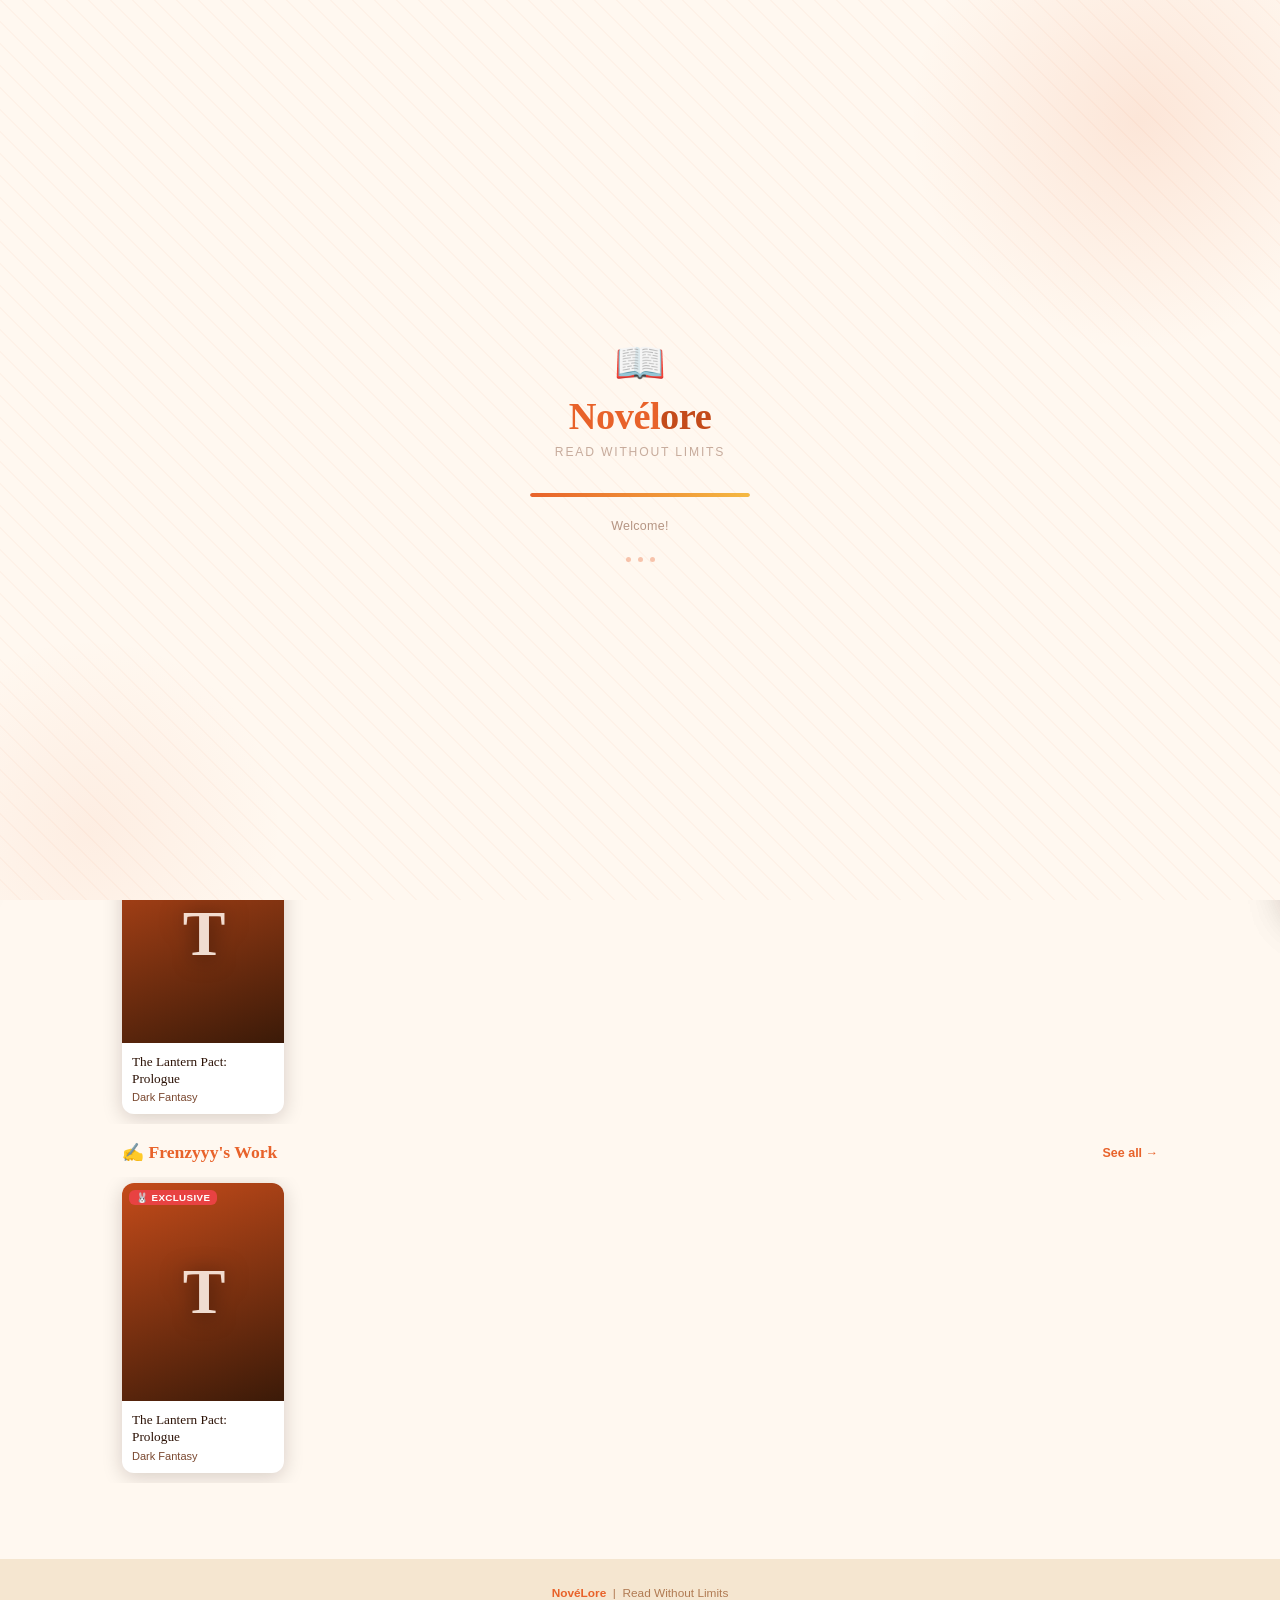
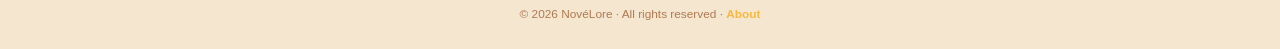
==== commit 28f17a76: "Update index.html" ====
--- a/index.html
+++ b/index.html
@@ -600,17 +600,19 @@
 .reader-pref-overlay.on{opacity:1;pointer-events:all;}
 
 .reader-pref-sheet{
-  position:fixed;bottom:-480px;left:0;right:0;
+  position:fixed;bottom:0;left:0;right:0;
   z-index:196;
   background:var(--panel-bg);
   border-radius:20px 20px 0 0;
   border-top:1px solid var(--border-mid);
   box-shadow:0 -8px 40px rgba(10,4,0,.4);
-  transition:bottom .34s cubic-bezier(.4,0,.2,1);
+  transform:translateY(100%);
+  transition:transform .34s cubic-bezier(.4,0,.2,1);
   max-height:82dvh;
   display:flex;flex-direction:column;
-}
-.reader-pref-sheet.open{bottom:0;}
+  visibility:hidden;
+}
+.reader-pref-sheet.open{transform:translateY(0);visibility:visible;}
 
 .rp-handle{width:36px;height:4px;border-radius:4px;background:var(--border-mid);margin:12px auto 0;flex-shrink:0;}
 .rp-hdr{display:flex;align-items:center;justify-content:space-between;padding:14px 20px 12px;border-bottom:1px solid var(--border);flex-shrink:0;}
@@ -1073,7 +1075,7 @@
   letter-spacing:8px;margin:2em 0;user-select:none;}
 .ch-end-mark{text-align:center;margin-top:36px;padding-top:20px;border-top:1px solid var(--border);}
 .ch-end-mark span{font-size:.75rem;font-weight:700;letter-spacing:1.5px;text-transform:uppercase;
-  color:var(--text-faint);}
+  color:var(--text-muted);}
 .ch-nav-strip{display:flex;gap:10px;padding:20px;border-top:2px solid var(--border);
   background:var(--bg-card);flex-shrink:0;}
 .ch-nav-btn{flex:1;display:flex;align-items:center;justify-content:center;gap:7px;
@@ -1087,10 +1089,12 @@
 
 /* ══════════ LIGHT MODE — READER ══════════ */
 [data-theme="light"] .reading-progress-bar{background:rgba(0,0,0,.09);}
-[data-theme="light"] .ch-nav-strip{background:var(--bg-elevated);}
+[data-theme="light"] .ch-nav-strip{background:var(--bg-card);}
+[data-theme="light"] .ch-nav-btn:not(.pri){background:var(--bg-elevated);border-color:var(--border-mid);}
+[data-theme="light"] .ch-nav-btn.pri{background:var(--carrot);color:#fff;border-color:var(--carrot);}
 [data-theme="light"] .ch-hdr-vol-label{color:var(--carrot-deep);}
 [data-theme="light"] .ch-scene-break{color:var(--text-faint);}
-[data-theme="light"] .ch-end-mark span{color:var(--text-faint);}
+[data-theme="light"] .ch-end-mark span{color:var(--text-muted);}
 [data-theme="light"] .ch-prose{color:var(--text-main);}
 
 /* ══════════ LIGHT MODE — STATUS & GENRE CHIPS ══════════ */
@@ -1587,7 +1591,7 @@
     <div class="contact-icon">📧</div>
     <div class="contact-info">
       <div class="contact-label">Business Email</div>
-      <div class="contact-text">frenzyyybusinessemail@gmail.com</div>
+      <div class="contact-text"><a href="mailto:frenzyyybusinessemail@gmail.com" class="contact-link">frenzyyybusinessemail@gmail.com</a></div>
     </div>
   </div>
 
@@ -1779,7 +1783,10 @@
       <div class="ch-end-mark"><span>— End of Chapter —</span></div>
     </div>
   </div>
-  <div class="ch-nav-strip" id="ch-nav-strip"></div>
+  <div class="ch-nav-strip" id="ch-nav-strip">
+    <button class="ch-nav-btn" onclick="closeChapter()">← Novel</button>
+    <button class="ch-nav-btn" onclick="goHome()">🏠 Home</button>
+  </div>
 </div>
 
 <!-- ════ READER PREFERENCES SHEET ════ -->
@@ -1899,7 +1906,7 @@
      SCRIPT
 ════════════════════════════════════════════ -->
 
-<script data-cfasync="false" src="/cdn-cgi/scripts/5c5dd728/cloudflare-static/email-decode.min.js"></script><script>
+<script>
 'use strict';
 
 /* ═══════════════════════════════════════════
@@ -1982,7 +1989,7 @@
 const notificationsData = [
 { id:'notif-ch8',      msg:'🐰 Ch. 8 is live — "Daylight"! The team catches their breath — but the city has other plans.',                  time:'Mar 30, 2026',   read:false },
 { id:'notif-ch7',      msg:'🐰 Ch. 7 is live — "A New Hand"! The reassignment to take the spot is here.',           time:'Mar 20, 2026',   read:false },
-  { id:'notif-ch6',    msg:'🐰 Ch. 6 is live — "White Leopard"! The predator is now hunting for prey soon.',           time:'Feb 24, 2026',   read:false },
+  { id:'notif-ch6',    msg:'🐰 Ch. 6 is live — "White Leopard"! The predator is now hunting for prey soon.',           time:'Feb 24, 2026',   read:true },
   { id:'notif-ch5',    msg:'🐰 Ch. 5 is live — "Reminisce"! Something from the past has resurfaced.',                  time:'Jan 24, 2026',   read:true },
   { id:'notif-ch4',    msg:'🐰 Ch. 4 is live — "Our Separate Ways"! The team starts pulling apart at the seams.',      time:'Jan 20, 2026',   read:true },
   { id:'notif-ch3',    msg:'🐰 Ch. 3 is live — "Chaotic Result"! Nothing went to plan. Time to deal with it.',         time:'Jan 18, 2026',   read:true },
@@ -6142,7 +6149,8 @@
     <button class="ch-nav-btn" onclick="closeChapter()">📚 Novel</button>
     <button class="ch-nav-btn pri" onclick="${isLast ? `showEndScreen('${esc(novelId)}',${chapterNum})` : `markReadAndNext('${esc(novelId)}',${chapterNum},${nextCh.number})`}">
       ${isLast ? '🏁 The End' : 'Next →'}
-    </button>`;
+    </button>
+    <button class="ch-nav-btn" onclick="goHome()" style="flex:0 0 auto;padding:12px 14px;" title="Go Home">🏠</button>`;
 
   // Mark in progress
   _setChapterProgress(novelId, chapterNum, false); // mark last-read position
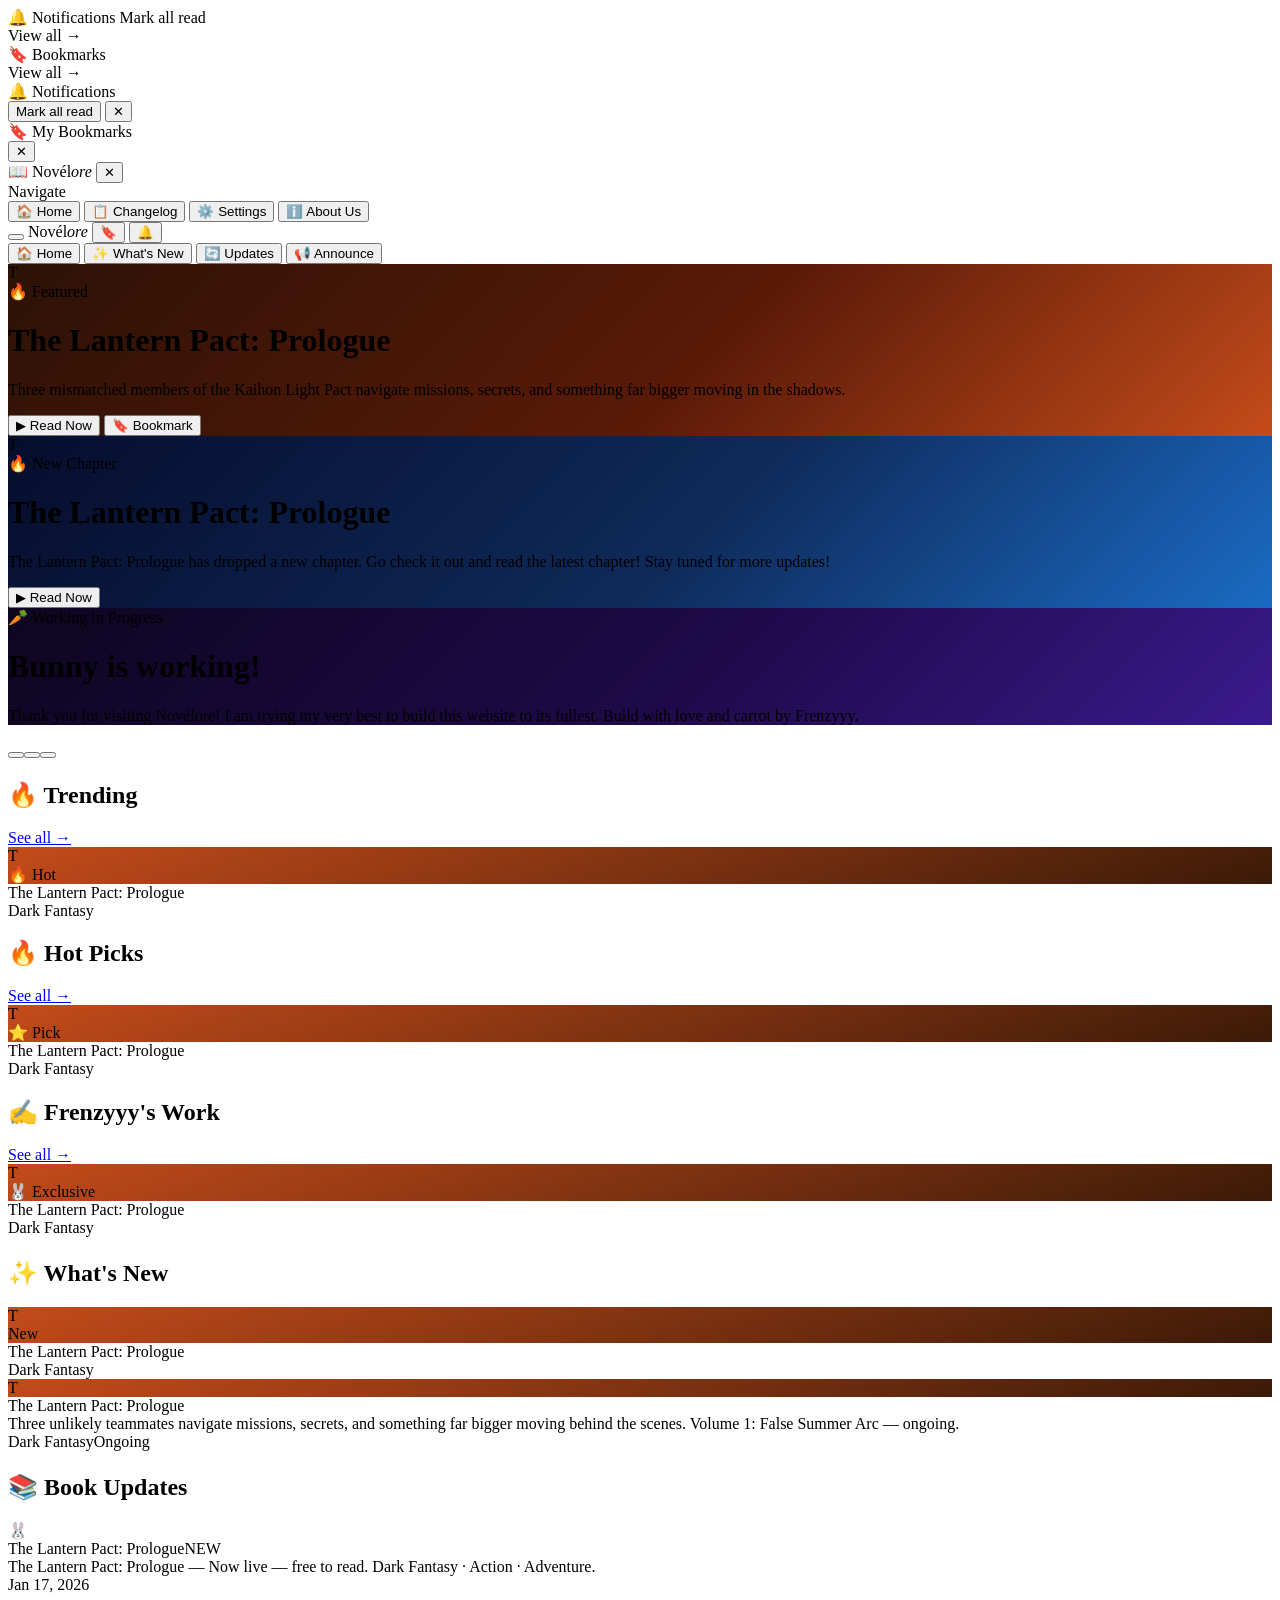
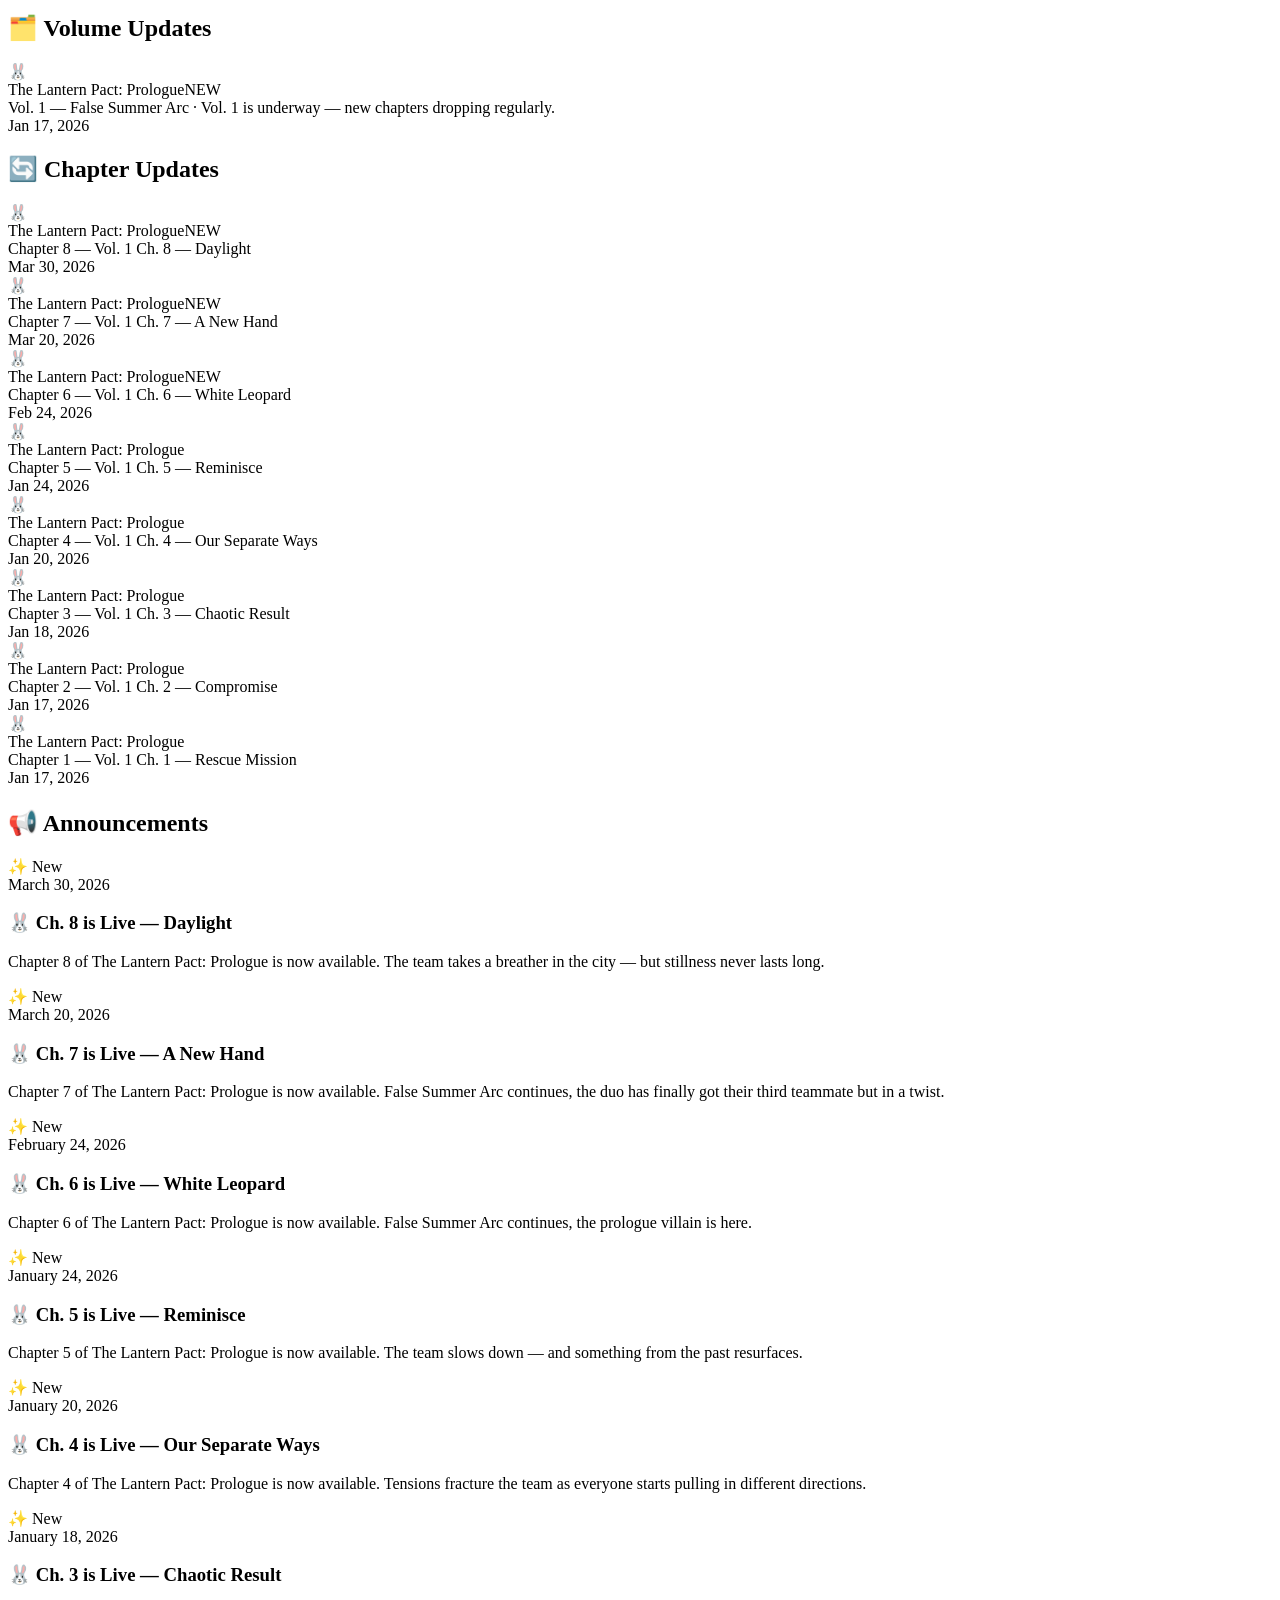
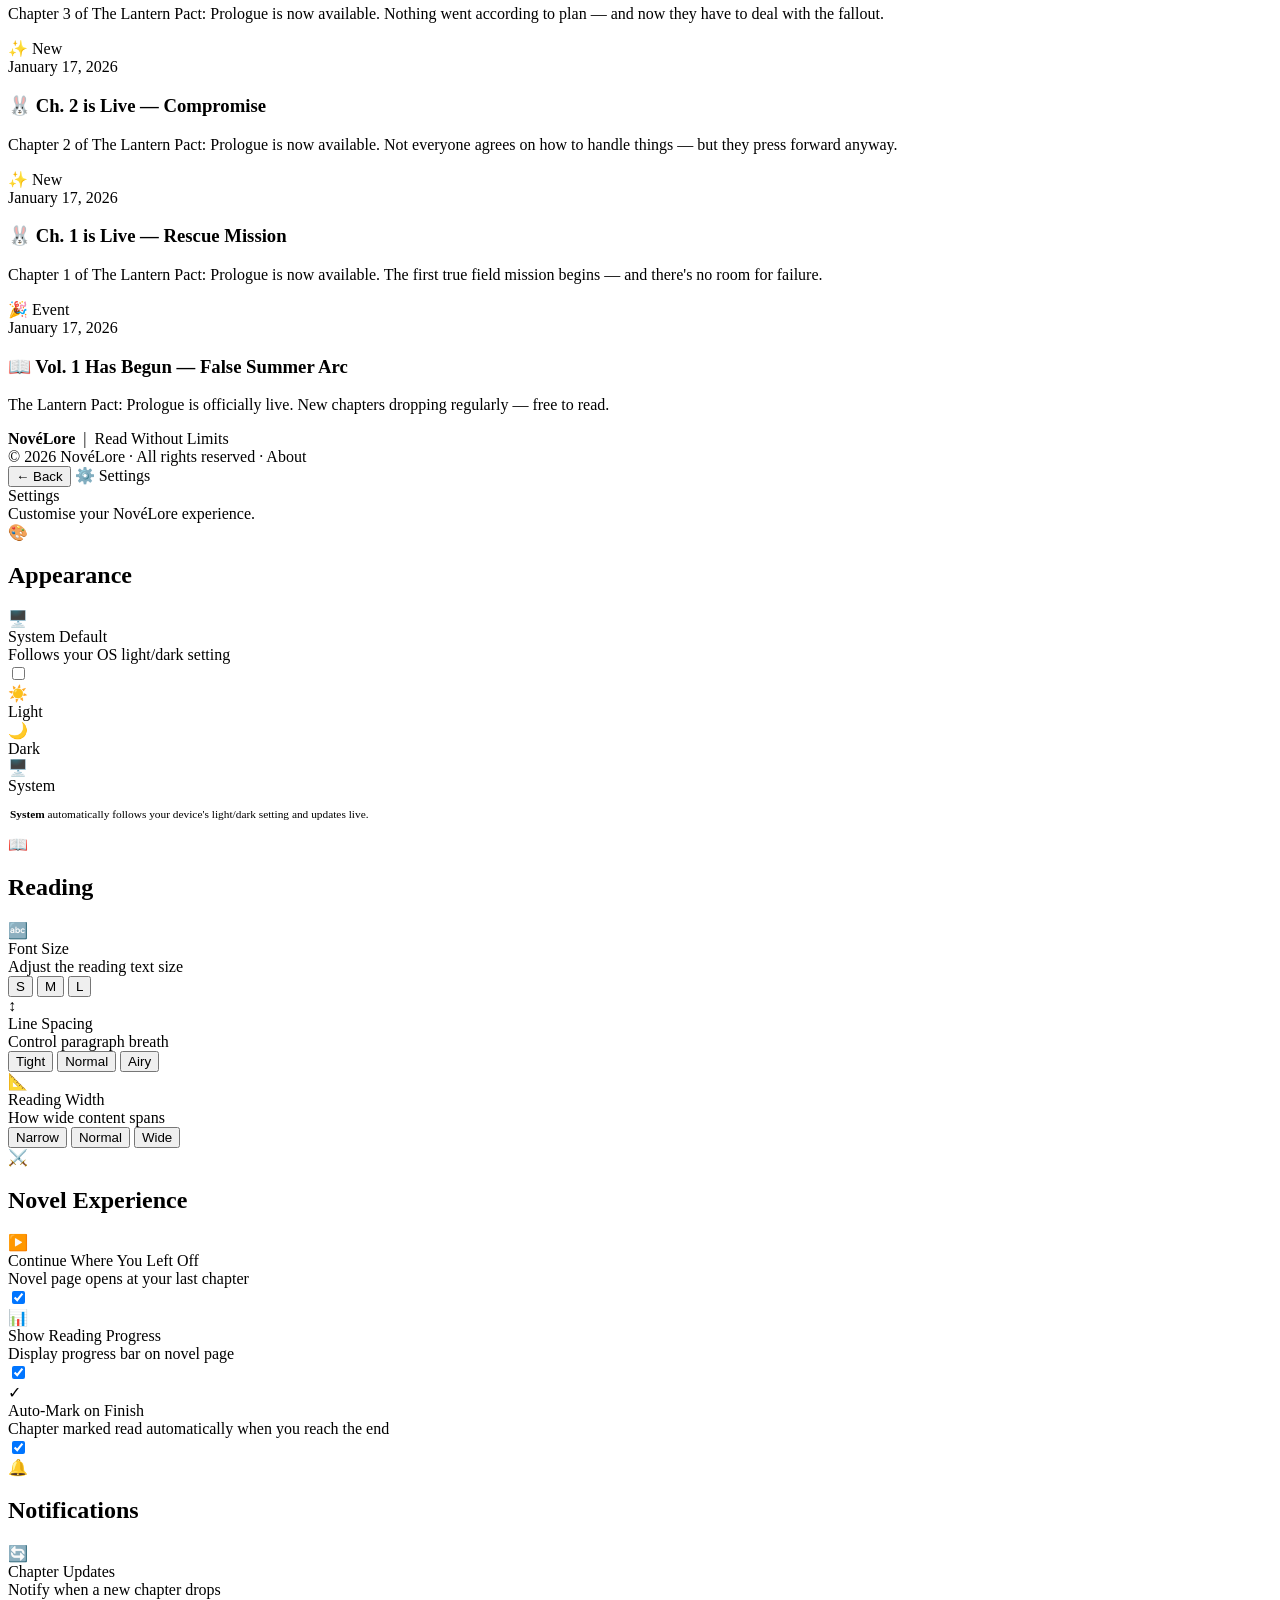
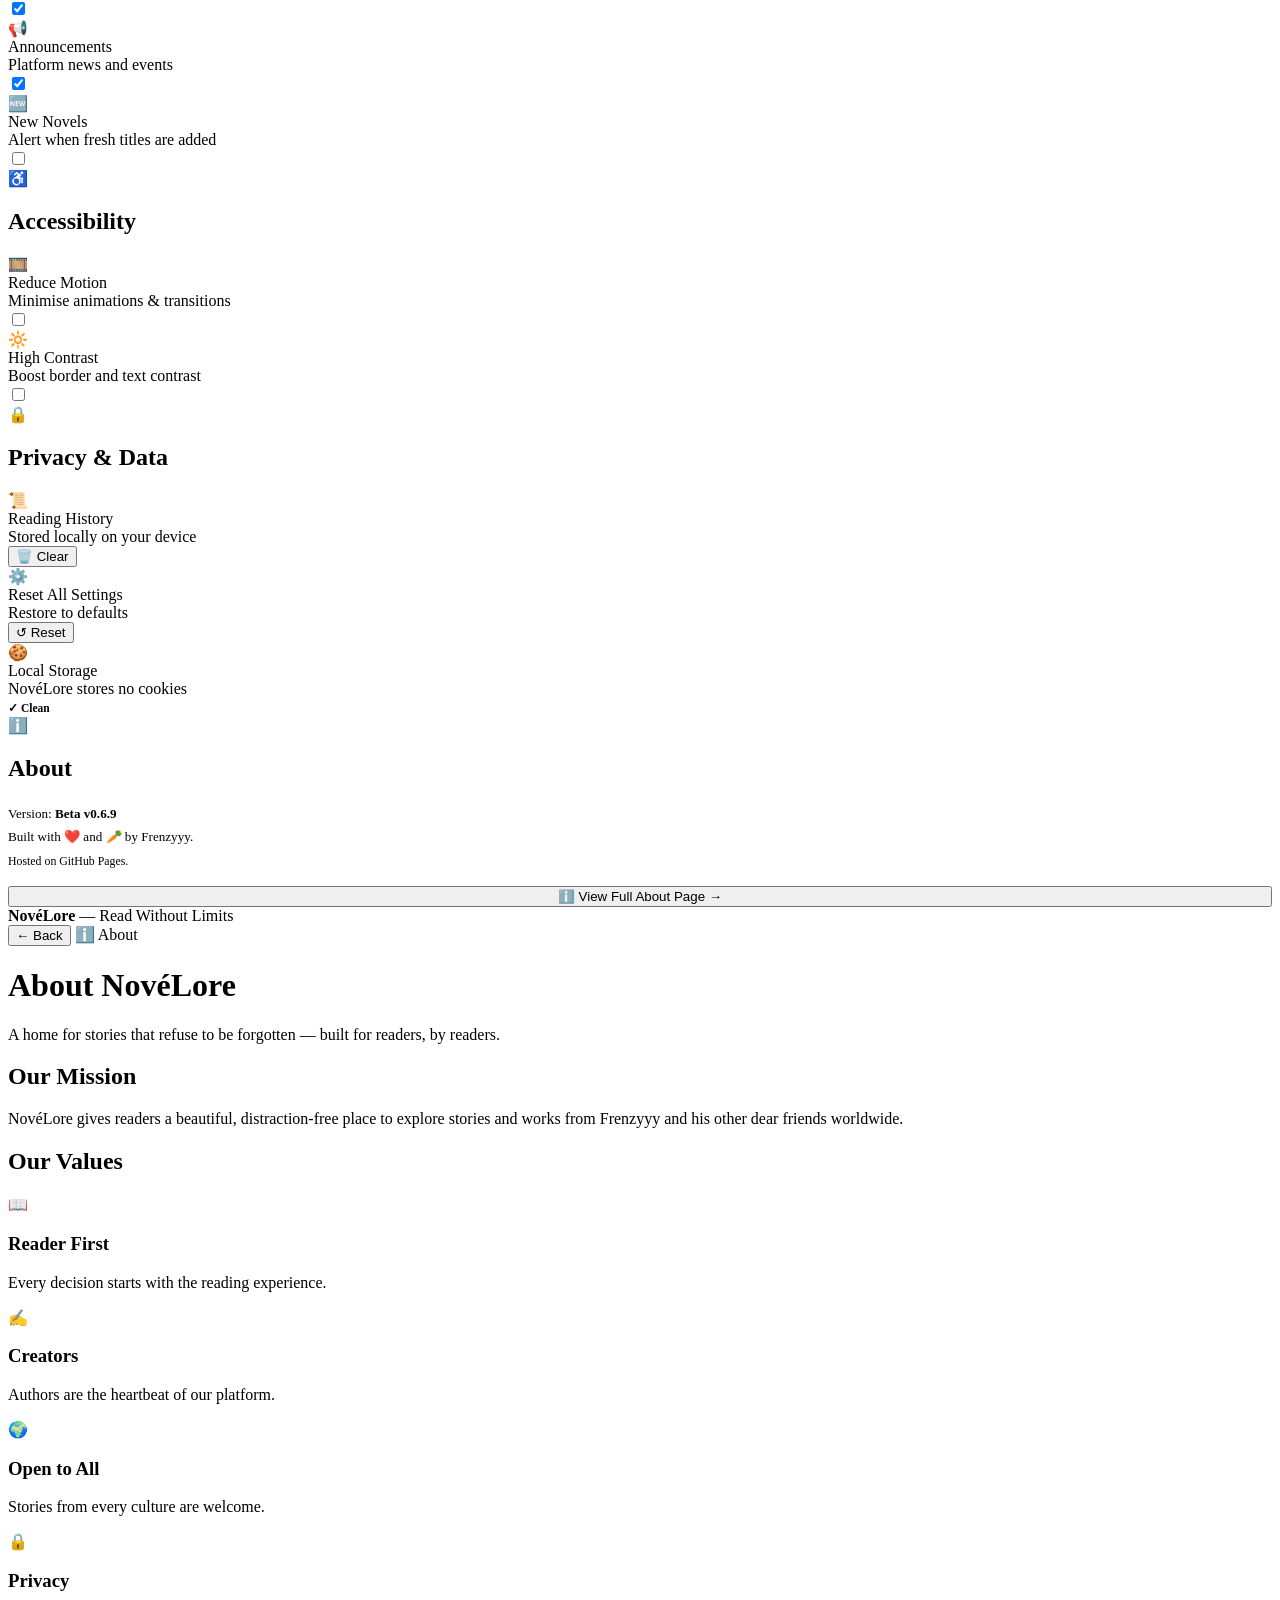
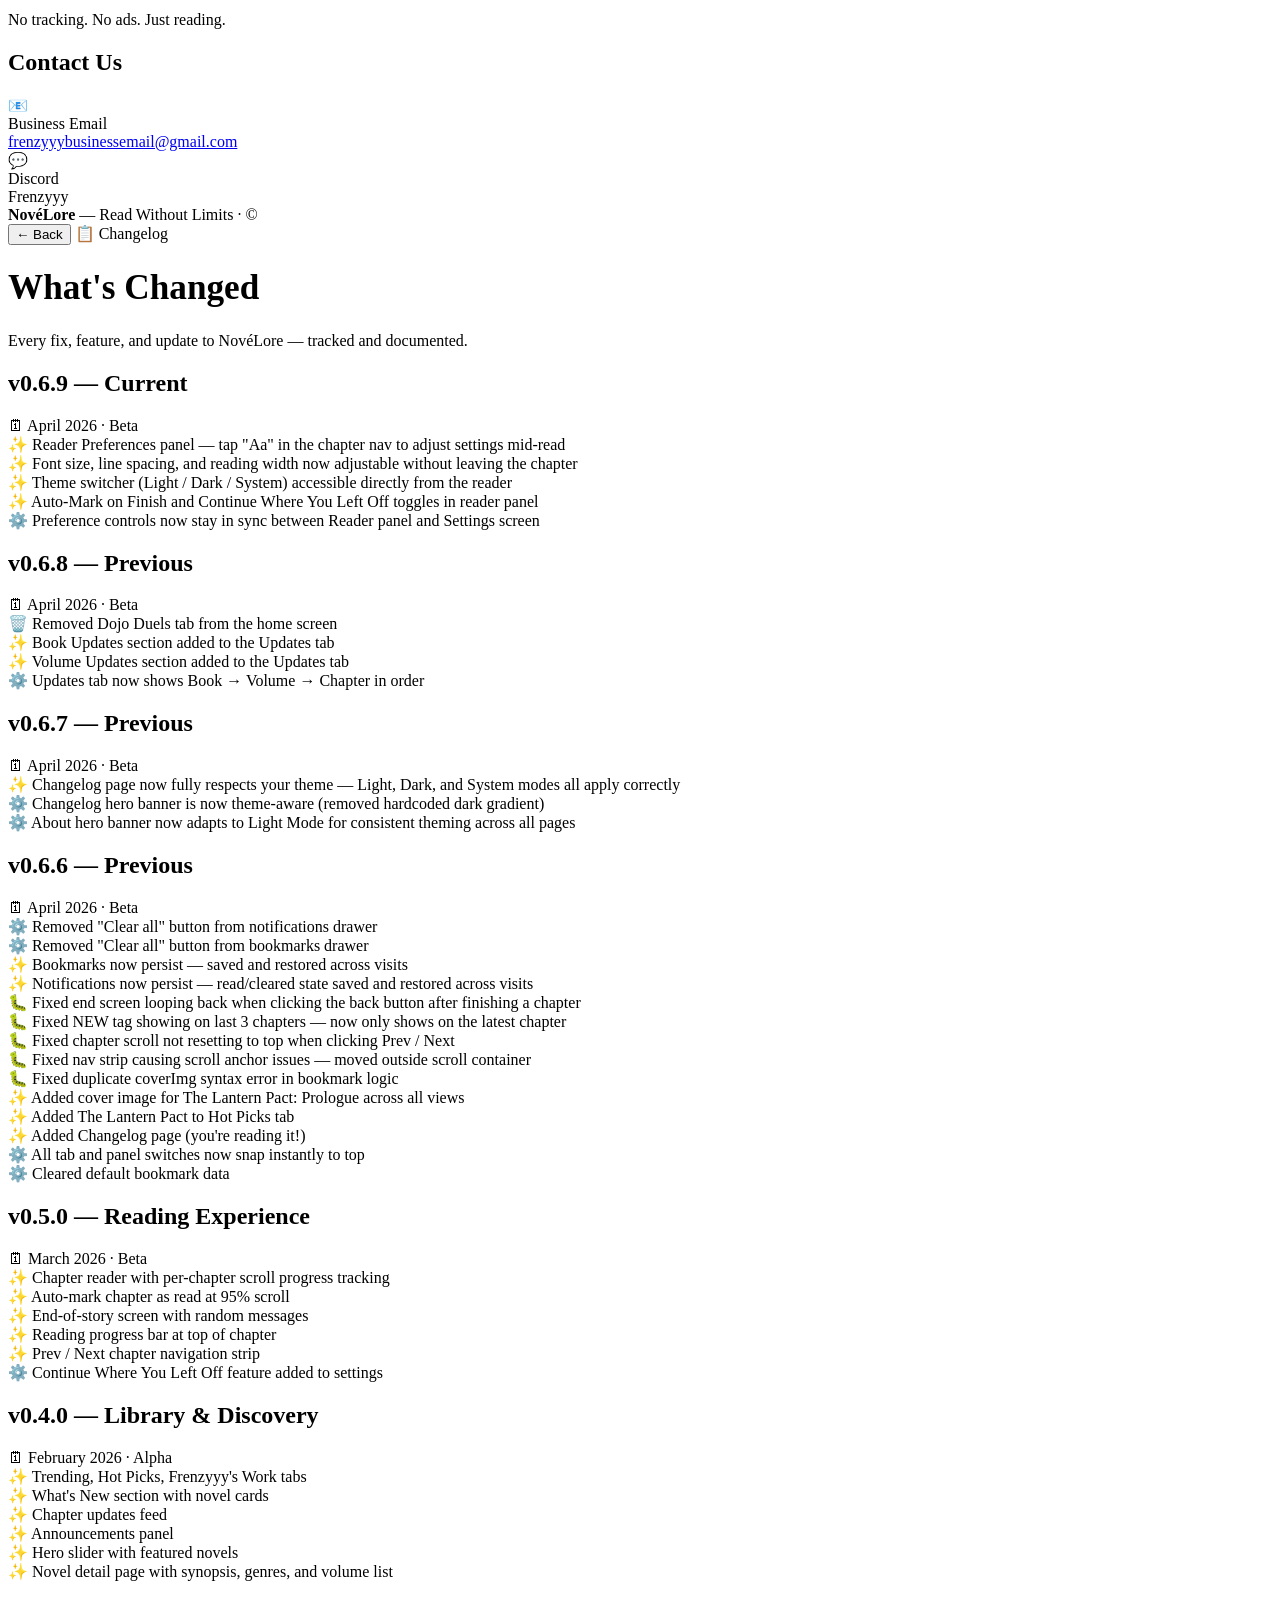
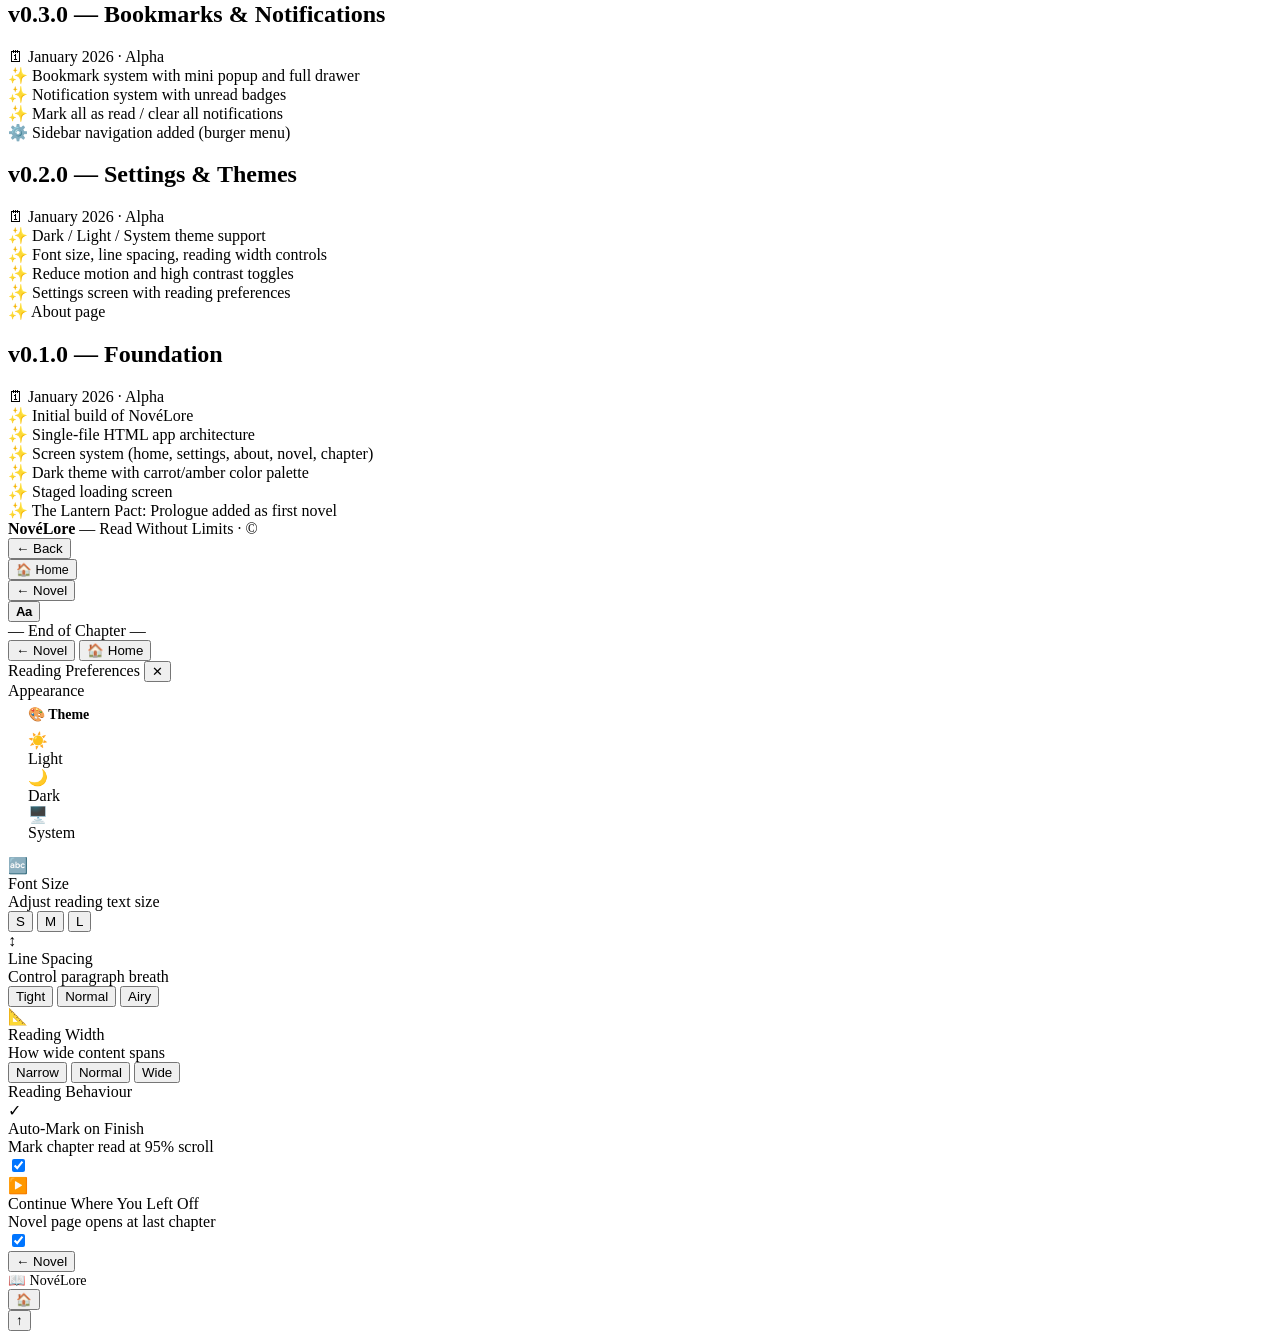
==== commit 555ecdd7: "Update index.html" ====
--- a/index.html
+++ b/index.html
@@ -16,1155 +16,9 @@
   <link href="https://fonts.googleapis.com/css2?family=Playfair+Display:wght@400;700;900&family=DM+Sans:wght@300;400;500;600&family=DM+Serif+Display:ital@0;1&display=swap" rel="stylesheet"/>
 
   <!-- Styles -->
-  <style>
-/* ══════════ VARIABLES ══════════ */
-:root{
-  --carrot:#E8622A;--carrot-deep:#C44B1A;--carrot-light:#F4924A;
-  --carrot-pale:#FDDBB8;--amber:#F5B942;
-  --sb-bg:#2A1005;--sb-light:#A0582A;
-  --radius:12px;--radius-lg:18px;
-  --shadow:0 4px 20px rgba(30,10,0,.18);
-  --shadow-lg:0 12px 48px rgba(30,10,0,.32);
-  --nav-h:60px;--tab-h:46px;--sidebar-w:280px;
-  --tr:.3s ease;
-}
-[data-theme="dark"]{
-  --bg:#1A0D05;--bg-card:#2C1206;--bg-elevated:#3B1A08;
-  --border:rgba(255,255,255,.08);--border-mid:rgba(255,255,255,.14);
-  --text-main:#FFF0E6;--text-muted:#C4926A;--text-faint:#7A4830;
-  --nav-bg:#22100A;--tab-bg:#3B1A08;
-  --chip-bg:#3B1A08;--chip-text:#C4926A;
-  --toggle-bg:#4A2210;--panel-bg:#2C1206;
-  --overlay-notif:rgba(10,4,0,.7);
-}
-[data-theme="light"]{
-  --bg:#FFF8F0;--bg-card:#FFFFFF;--bg-elevated:#F5E6D0;
-  --border:#F0DCC8;--border-mid:rgba(160,88,42,.2);
-  --text-main:#2C1206;--text-muted:#7A4830;--text-faint:#B07A52;
-  --nav-bg:#3B1A08;--tab-bg:#6B3318;
-  --chip-bg:#FFFFFF;--chip-text:#6B3318;
-  --toggle-bg:#F0DCC8;--panel-bg:#FFFFFF;
-  --overlay-notif:rgba(10,4,0,.5);
-}
-
-/* ══════════ RESET ══════════ */
-*,*::before,*::after{box-sizing:border-box;margin:0;padding:0;}
-html{-webkit-text-size-adjust:100%;}
-body{font-family:'DM Sans',sans-serif;background:var(--bg);color:var(--text-main);min-height:100dvh;overflow-x:hidden;transition:background var(--tr),color var(--tr);}
-a{text-decoration:none;color:inherit;}
-button{cursor:pointer;border:none;background:none;font-family:inherit;-webkit-tap-highlight-color:transparent;}
-ul{list-style:none;}
-
-/* ══════════ SCREEN SYSTEM ══════════ */
-.screen{display:none;flex-direction:column;min-height:100dvh;}
-.screen.active{display:flex;}
-#screen-app{flex-direction:column;}
-
-/* ══════════ OVERLAY ══════════ */
-#overlay{position:fixed;inset:0;z-index:90;background:rgba(10,4,0,.65);opacity:0;pointer-events:none;transition:opacity .32s;backdrop-filter:blur(4px);}
-#overlay.on{opacity:1;pointer-events:all;}
-
-/* ══════════ PANEL OVERLAY (notifications full / bookmark) ══════════ */
-.panel-overlay{
-  position:fixed;inset:0;z-index:200;
-  background:transparent;
-  opacity:0;
-  pointer-events:none;
-  transition:opacity .28s, background .28s;
-  backdrop-filter:none;
-}
-.panel-overlay.on{opacity:1;pointer-events:all;}
-/* When a full drawer is open, dim + blur the background */
-.panel-overlay.dimmed{background:rgba(10,4,0,.55);backdrop-filter:blur(2px);}
-
-/* ══════════ SIDE DRAWER (full notif + bookmark) ══════════ */
-.side-drawer{
-  position:fixed;top:0;right:-420px;
-  width:min(400px,100vw);height:100dvh;
-  background:var(--panel-bg);
-  z-index:210;
-  display:flex;flex-direction:column;
-  transition:right .34s cubic-bezier(.4,0,.2,1);
-  box-shadow:var(--shadow-lg);
-  border-left:1px solid var(--border-mid);
-}
-.side-drawer.open{right:0;}
-.drawer-hdr{
-  display:flex;align-items:center;justify-content:space-between;
-  padding:16px 20px 13px;
-  border-bottom:1px solid var(--border);
-  flex-shrink:0;gap:10px;
-}
-.drawer-hdr-l{display:flex;align-items:center;gap:9px;min-width:0;}
-.drawer-hdr-r{display:flex;align-items:center;gap:8px;flex-shrink:0;}
-.drawer-title{font-family:'Playfair Display',serif;font-size:1.05rem;font-weight:700;color:var(--text-main);white-space:nowrap;}
-.drawer-count{
-  font-size:.68rem;font-weight:700;
-  color:var(--carrot);background:rgba(232,98,42,.13);
-  border:1px solid rgba(232,98,42,.22);
-  padding:2px 9px;border-radius:20px;white-space:nowrap;flex-shrink:0;
-}
-.drawer-action{
-  font-size:.73rem;font-weight:600;color:var(--text-muted);
-  background:var(--bg-elevated);border:1px solid var(--border);
-  border-radius:8px;padding:5px 11px;
-  transition:all .2s;white-space:nowrap;
-}
-.drawer-action:hover{color:var(--carrot);border-color:var(--carrot);background:rgba(232,98,42,.08);}
-.drawer-action.danger:hover{color:#E84242;border-color:#E84242;background:rgba(232,66,66,.08);}
-.drawer-close{
-  width:32px;height:32px;border-radius:50%;
-  background:var(--bg-elevated);color:var(--text-muted);
-  display:flex;align-items:center;justify-content:center;
-  font-size:1rem;transition:background .2s;flex-shrink:0;
-}
-.drawer-close:hover{background:var(--carrot);color:#fff;}
-.drawer-body{flex:1;overflow-y:auto;scrollbar-width:thin;scrollbar-color:var(--border-mid) transparent;}
-.drawer-body::-webkit-scrollbar{width:4px;}
-.drawer-body::-webkit-scrollbar-track{background:transparent;}
-.drawer-body::-webkit-scrollbar-thumb{background:var(--border-mid);border-radius:4px;}
-
-/* ══════════ NOTIFICATION ITEMS (shared) ══════════ */
-.np-item{display:flex;gap:12px;padding:14px 20px;border-bottom:1px solid var(--border);cursor:pointer;transition:background .18s;}
-.np-item:last-child{border-bottom:none;}
-.np-item:hover{background:rgba(232,98,42,.07);}
-.np-item.unread{background:rgba(232,98,42,.06);}
-.np-unread-dot{flex-shrink:0;width:8px;height:8px;border-radius:50%;background:var(--carrot);margin-top:5px;}
-.np-unread-dot.read{background:transparent;border:1.5px solid var(--border-mid);}
-.np-body{flex:1;min-width:0;}
-.np-msg{font-size:.85rem;color:var(--text-main);line-height:1.45;margin-bottom:3px;}
-.np-time{font-size:.71rem;color:var(--text-muted);}
-.np-empty{padding:44px 20px;text-align:center;color:var(--text-muted);}
-.np-empty-icon{font-size:2.5rem;display:block;margin-bottom:10px;}
-.np-empty p{font-size:.85rem;}
-
-/* Mini popup (nav bell quick view) */
-#notif-mini{
-  position:fixed;top:calc(var(--nav-h) + 8px);right:12px;
-  width:min(320px,calc(100vw - 24px));
-  background:var(--panel-bg);
-  border-radius:16px;
-  box-shadow:var(--shadow-lg);
-  border:1px solid var(--border-mid);
-  z-index:220;
-  opacity:0;pointer-events:none;
-  transform:translateY(-8px) scale(.97);
-  transition:opacity .2s,transform .2s;
-}
-#notif-mini.show{opacity:1;pointer-events:all;transform:none;}
-.mini-hdr{display:flex;align-items:center;justify-content:space-between;padding:14px 16px 10px;border-bottom:1px solid var(--border);}
-.mini-title{font-family:'Playfair Display',serif;font-size:.95rem;font-weight:700;color:var(--text-main);}
-.mini-mark{font-size:.73rem;font-weight:600;color:var(--carrot);cursor:pointer;}
-.mini-list{max-height:260px;overflow-y:auto;scrollbar-width:none;}
-.mini-list::-webkit-scrollbar{display:none;}
-.mini-item{display:flex;gap:10px;padding:11px 16px;border-bottom:1px solid var(--border);cursor:pointer;transition:background .18s;}
-.mini-item:last-child{border-bottom:none;}
-.mini-item:hover{background:rgba(232,98,42,.07);}
-.mini-item.unread{background:rgba(232,98,42,.05);}
-.mini-dot{flex-shrink:0;width:7px;height:7px;border-radius:50%;background:var(--carrot);margin-top:5px;}
-.mini-dot.read{background:transparent;border:1.5px solid var(--border-mid);}
-.mini-msg{font-size:.81rem;color:var(--text-main);line-height:1.42;margin-bottom:2px;}
-.mini-time{font-size:.69rem;color:var(--text-muted);}
-.mini-footer{padding:11px 16px;border-top:1px solid var(--border);display:flex;justify-content:space-between;align-items:center;}
-.mini-footer .view-all{font-size:.78rem;font-weight:600;color:var(--carrot);cursor:pointer;}
-.mini-footer .view-all:hover{color:var(--carrot-deep);}
-
-/* ══════════ BOOKMARK ITEMS ══════════ */
-#bm-mini{
-  position:fixed;top:calc(var(--nav-h) + 8px);right:56px;
-  width:min(300px,calc(100vw - 24px));
-  background:var(--panel-bg);
-  border-radius:16px;
-  box-shadow:var(--shadow-lg);
-  border:1px solid var(--border-mid);
-  z-index:220;
-  opacity:0;pointer-events:none;
-  transform:translateY(-8px) scale(.97);
-  transition:opacity .2s,transform .2s;
-}
-#bm-mini.show{opacity:1;pointer-events:all;transform:none;}
-.bm-item{display:flex;align-items:center;gap:12px;padding:12px 16px;border-bottom:1px solid var(--border);cursor:pointer;transition:background .18s;text-decoration:none;}
-.bm-item:last-child{border-bottom:none;}
-.bm-item:hover{background:rgba(232,98,42,.07);}
-.bm-cover{flex-shrink:0;width:42px;height:56px;border-radius:7px;display:flex;align-items:center;justify-content:center;font-size:1.5rem;overflow:hidden;}
-.bm-info{flex:1;min-width:0;}
-.bm-title{font-size:.84rem;font-weight:600;color:var(--text-main);white-space:nowrap;overflow:hidden;text-overflow:ellipsis;margin-bottom:3px;}
-.bm-meta{font-size:.71rem;color:var(--text-muted);}
-.bm-remove{flex-shrink:0;font-size:.85rem;color:var(--text-faint);padding:4px;transition:color .2s;}
-.bm-remove:hover{color:#E84242;}
-.bm-hdr{display:flex;align-items:center;justify-content:space-between;padding:14px 16px 10px;border-bottom:1px solid var(--border);}
-.bm-title-hdr{font-family:'Playfair Display',serif;font-size:.95rem;font-weight:700;color:var(--text-main);}
-.bm-empty{padding:36px 16px;text-align:center;color:var(--text-muted);}
-.bm-empty-icon{font-size:2.2rem;display:block;margin-bottom:8px;}
-.bm-empty p{font-size:.82rem;}
-
-/* Bookmark drawer (full panel, same .side-drawer) */
-.bm-drawer-item{display:flex;align-items:center;gap:14px;padding:14px 20px;border-bottom:1px solid var(--border);cursor:pointer;transition:background .18s;}
-.bm-drawer-item:hover{background:rgba(232,98,42,.07);}
-.bm-drawer-cover{flex-shrink:0;width:50px;height:66px;border-radius:9px;display:flex;align-items:center;justify-content:center;font-size:1.8rem;overflow:hidden;}
-.bm-drawer-info{flex:1;min-width:0;}
-.bm-drawer-title{font-family:'DM Serif Display',serif;font-size:.92rem;color:var(--text-main);margin-bottom:3px;white-space:nowrap;overflow:hidden;text-overflow:ellipsis;}
-.bm-drawer-meta{font-size:.74rem;color:var(--text-muted);}
-.bm-drawer-remove{flex-shrink:0;width:30px;height:30px;border-radius:50%;background:var(--bg-elevated);display:flex;align-items:center;justify-content:center;color:var(--text-faint);transition:all .2s;font-size:.85rem;}
-.bm-drawer-remove:hover{background:#E84242;color:#fff;}
-
-/* ══════════ SIDEBAR ══════════ */
-#sidebar{position:fixed;top:0;left:calc(-1 * var(--sidebar-w) - 24px);width:var(--sidebar-w);height:100dvh;background:var(--sb-bg);z-index:100;display:flex;flex-direction:column;transition:left .36s cubic-bezier(.4,0,.2,1);box-shadow:var(--shadow-lg);}
-#sidebar.open{left:0;}
-.sb-hdr{padding:22px 18px 16px;border-bottom:1px solid rgba(255,255,255,.07);display:flex;align-items:center;justify-content:space-between;}
-.sb-logo{font-family:'Playfair Display',serif;font-size:1.3rem;font-weight:900;color:var(--amber);}
-.sb-logo em{color:var(--carrot-light);font-style:normal;}
-.sb-close{width:32px;height:32px;border-radius:50%;background:rgba(255,255,255,.07);color:var(--carrot-pale);display:flex;align-items:center;justify-content:center;font-size:1rem;transition:background .2s;}
-.sb-close:hover{background:var(--carrot);color:#fff;}
-.sb-nav{flex:1;overflow-y:auto;padding:10px 0;scrollbar-width:none;}
-.sb-nav::-webkit-scrollbar{display:none;}
-.sb-lbl{font-size:.65rem;font-weight:700;letter-spacing:1.7px;text-transform:uppercase;color:var(--sb-light);padding:14px 20px 5px;}
-.sb-link{display:flex;align-items:center;gap:12px;padding:13px 20px;color:rgba(255,248,240,.75);font-size:.88rem;font-weight:500;border-left:3px solid transparent;transition:all .2s;cursor:pointer;width:100%;}
-.sb-link:hover,.sb-link.active{background:rgba(232,98,42,.14);color:var(--carrot-pale);border-left-color:var(--carrot);}
-.sb-ico{width:20px;text-align:center;font-size:1rem;flex-shrink:0;}
-
-/* ══════════ TOP NAV ══════════ */
-#topnav{position:sticky;top:0;z-index:80;height:var(--nav-h);background:var(--nav-bg);display:flex;align-items:center;padding:0 14px;gap:10px;box-shadow:0 2px 16px rgba(10,4,0,.35);flex-shrink:0;}
-.burger{width:40px;height:40px;border-radius:10px;background:rgba(255,255,255,.08);color:var(--carrot-pale);display:flex;flex-direction:column;align-items:center;justify-content:center;gap:5px;flex-shrink:0;transition:background .2s;}
-.burger:hover,.burger:active{background:var(--carrot);}
-.burger span{display:block;width:18px;height:2px;background:currentColor;border-radius:2px;}
-.nav-logo{font-family:'Playfair Display',serif;font-size:1.3rem;font-weight:900;color:var(--amber);margin-right:auto;white-space:nowrap;}
-.nav-logo em{color:var(--carrot-light);font-style:normal;}
-.nav-search{display:flex;align-items:center;background:rgba(255,255,255,.08);border-radius:22px;padding:0 12px;gap:7px;height:36px;flex:1;max-width:210px;border:1px solid rgba(255,255,255,.06);transition:border-color .2s,background .2s;}
-.nav-search:focus-within{border-color:var(--carrot);background:rgba(255,255,255,.12);}
-.nav-search input{flex:1;background:none;border:none;outline:none;color:var(--carrot-pale);font-size:.82rem;min-width:0;}
-.nav-search input::placeholder{color:rgba(255,248,240,.35);}
-.nav-ico{position:relative;width:36px;height:36px;border-radius:50%;background:rgba(255,255,255,.08);color:var(--carrot-pale);display:flex;align-items:center;justify-content:center;flex-shrink:0;font-size:.92rem;transition:background .2s;cursor:pointer;}
-.nav-ico:hover,.nav-ico:active{background:var(--carrot);color:#fff;}
-.nav-badge{position:absolute;top:4px;right:4px;width:9px;height:9px;background:var(--amber);border-radius:50%;border:2px solid var(--nav-bg);transition:opacity .3s;}
-.nav-badge.hidden{opacity:0;}
-
-/* ══════════ MAIN TABS ══════════ */
-#tabbar{background:var(--tab-bg);display:flex;align-items:stretch;border-bottom:2px solid var(--border);overflow-x:auto;scrollbar-width:none;flex-shrink:0;}
-#tabbar::-webkit-scrollbar{display:none;}
-.tab-btn{flex-shrink:0;padding:0 18px;height:var(--tab-h);color:rgba(255,248,240,.48);font-size:.83rem;font-weight:500;border-bottom:3px solid transparent;transition:all .2s;white-space:nowrap;}
-.tab-btn.active{color:var(--amber);border-bottom-color:var(--amber);font-weight:600;}
-.tab-panel{display:none;}
-.tab-panel.active{display:block;animation:fadeIn .25s ease;}
-
-/* ══════════ SCROLL AREA ══════════ */
-#app-wrap{display:flex;flex-direction:column;flex:1;min-height:0;overflow:hidden;}
-#main-scroll{flex:1;overflow-y:auto;overflow-x:hidden;-webkit-overflow-scrolling:touch;}
-#main{padding:0 0 72px;max-width:1100px;margin:0 auto;}
-
-/* ══════════ HERO SLIDER ══════════ */
-.hero-slider{position:relative;overflow:hidden;animation:fadeUp .5s ease both;}
-.hero-track{display:flex;transition:transform .6s cubic-bezier(.4,0,.2,1);}
-.hero-slide{flex:0 0 100%;position:relative;min-height:295px;display:flex;align-items:flex-end;}
-.slide-pat{position:absolute;inset:0;opacity:.06;background-image:repeating-linear-gradient(45deg,var(--amber) 0,var(--amber) 1px,transparent 0,transparent 50%);background-size:22px 22px;}
-.slide-glow{position:absolute;top:-40px;right:-40px;width:260px;height:260px;border-radius:50%;background:radial-gradient(circle,rgba(232,98,42,.5),transparent 70%);pointer-events:none;}
-.slide-body{position:relative;z-index:2;padding:26px 20px 24px;width:100%;}
-.slide-tag{display:inline-flex;align-items:center;gap:5px;background:var(--carrot);color:#fff;font-size:.7rem;font-weight:700;letter-spacing:.7px;text-transform:uppercase;border-radius:20px;padding:4px 12px;margin-bottom:11px;}
-.slide-body h1{font-family:'Playfair Display',serif;font-size:clamp(1.4rem,5vw,2.3rem);font-weight:900;color:#FFF0E6;line-height:1.15;margin-bottom:9px;}
-.slide-body p{color:rgba(255,240,230,.65);font-size:.84rem;line-height:1.58;margin-bottom:16px;max-width:420px;}
-.slide-acts{display:flex;gap:10px;flex-wrap:wrap;}
-.btn-pri{display:inline-flex;align-items:center;gap:7px;background:var(--carrot);color:#fff;padding:10px 18px;border-radius:26px;font-weight:600;font-size:.84rem;box-shadow:0 4px 14px rgba(232,98,42,.45);transition:all .22s;}
-.btn-pri:hover,.btn-pri:active{background:var(--carrot-deep);transform:translateY(-1px);}
-.btn-out{display:inline-flex;align-items:center;gap:7px;border:1px solid rgba(255,240,230,.28);color:#FFF0E6;padding:10px 16px;border-radius:26px;font-weight:500;font-size:.84rem;transition:all .22s;}
-.btn-out:hover,.btn-out:active{background:rgba(255,240,230,.1);}
-.hero-dots{position:absolute;bottom:12px;right:16px;display:flex;gap:6px;z-index:3;}
-.hero-dot{width:7px;height:7px;border-radius:50%;background:rgba(255,255,255,.32);transition:all .3s;cursor:pointer;border:none;}
-.hero-dot.active{background:#fff;width:20px;border-radius:4px;}
-.hero-progress{position:absolute;bottom:0;left:0;height:3px;background:rgba(232,98,42,.7);z-index:3;transition:width 5s linear;}
-
-/* ══════════ SUB-TABS (within home panel) ══════════ */
-.sub-section{margin-top:24px;}
-.sub-tabs-wrap{overflow-x:auto;scrollbar-width:none;margin-bottom:0;}
-.sub-tabs-wrap::-webkit-scrollbar{display:none;}
-.sub-tabs{display:flex;gap:8px;padding:0 16px 2px;}
-.sub-tab{flex-shrink:0;padding:8px 18px;border-radius:24px;font-size:.82rem;font-weight:600;color:var(--text-muted);background:var(--bg-card);border:1.5px solid var(--border);transition:all .22s;cursor:pointer;white-space:nowrap;}
-.sub-tab.active{background:var(--carrot);color:#fff;border-color:var(--carrot);box-shadow:0 4px 14px rgba(232,98,42,.35);}
-.sub-panel{display:none;}
-.sub-panel.active{display:block;}
-
-/* ══════════ SECTION HEADERS ══════════ */
-.sec-hdr{display:flex;align-items:center;justify-content:space-between;padding:0 16px;margin-top:18px;margin-bottom:14px;}
-.sec-ttl{font-family:'Playfair Display',serif;font-size:1.1rem;font-weight:700;color:var(--text-main);}
-.sec-ttl span{color:var(--carrot);}
-.see-all{font-size:.78rem;font-weight:600;color:var(--carrot);}
-
-/* ══════════ CAROUSEL ══════════
-   KEY FIX: scroll-padding-left matches the padding-left so snap works correctly,
-   both left AND right padding ensure first/last cards have equal breathing room.
-══════════════════════════════ */
-.cw{margin-bottom:4px;}
-.carousel{
-  display:flex;
-  gap:13px;
-  overflow-x:auto;
-  scroll-snap-type:x mandatory;
-  scroll-padding-left:16px;       /* ← fixes snap offset on mobile */
-  scrollbar-width:none;
-  padding:6px 16px 10px 16px;     /* ← uniform left+right padding */
-  -webkit-overflow-scrolling:touch;
-}
-.carousel::-webkit-scrollbar{display:none;}
-
-/* ══════════ NOVEL CARDS ══════════ */
-.nc{
-  flex:0 0 148px;
-  scroll-snap-align:start;
-  border-radius:var(--radius);
-  overflow:hidden;
-  background:var(--bg-card);
-  box-shadow:var(--shadow);
-  transition:transform .22s,box-shadow .22s,background var(--tr);
-}
-.nc:hover{transform:translateY(-4px);box-shadow:var(--shadow-lg);}
-.nc:active{transform:translateY(-2px);box-shadow:var(--shadow-lg);}
-.nc-cov{height:198px;position:relative;overflow:hidden;}
-.nc-ph{width:100%;height:100%;display:flex;align-items:center;justify-content:center;font-size:2.7rem;}
-.nc-b{position:absolute;top:7px;left:7px;color:#fff;font-size:.61rem;font-weight:700;letter-spacing:.4px;text-transform:uppercase;border-radius:6px;padding:2px 7px;}
-.nc-b.hot{background:#E84242;}
-.nc-b.new-b{background:var(--carrot);}
-.nc-b.ph-b{background:rgba(100,100,100,.6);}
-.nc-inf{padding:10px 10px 11px;}
-.nc-t{font-family:'DM Serif Display',serif;font-size:.83rem;color:var(--text-main);line-height:1.3;margin-bottom:4px;display:-webkit-box;-webkit-line-clamp:2;-webkit-box-orient:vertical;overflow:hidden;}
-.nc-m{display:flex;align-items:center;gap:5px;font-size:.69rem;color:var(--text-muted);}
-.nc-s{color:var(--amber);}
-.nc.ph{opacity:.4;filter:grayscale(.65);}
-
-/* ══════════ COVER IMAGE & INITIAL LETTER ══════════ */
-/* Novel card cover */
-.nc-cov-img{position:absolute;inset:0;width:100%;height:100%;object-fit:cover;display:block;z-index:1;}
-.nc-initial{
-  position:absolute;inset:0;z-index:1;
-  display:flex;align-items:center;justify-content:center;
-  font-family:'Playfair Display',serif;font-size:4rem;font-weight:900;
-  color:rgba(255,240,230,.9);text-shadow:0 2px 22px rgba(0,0,0,.5);
-  letter-spacing:-2px;user-select:none;
-}
-.nc-cov .nc-b{z-index:2;}
-
-/* Hero slide book cover panel */
-.slide-cover-wrap{
-  position:absolute;right:18px;top:0;bottom:0;
-  display:flex;align-items:center;
-  z-index:3;pointer-events:none;
-}
-.slide-cover{
-  width:88px;height:132px;
-  border-radius:10px;object-fit:cover;display:block;
-  box-shadow:0 10px 40px rgba(0,0,0,.6),0 2px 8px rgba(0,0,0,.4);
-}
-.slide-initial{
-  width:88px;height:132px;border-radius:10px;
-  display:flex;align-items:center;justify-content:center;
-  background:rgba(255,255,255,.1);border:1.5px solid rgba(255,240,230,.18);
-  backdrop-filter:blur(4px);
-  font-family:'Playfair Display',serif;font-size:3.6rem;font-weight:900;
-  color:rgba(255,240,230,.9);text-shadow:0 2px 16px rgba(0,0,0,.35);
-  user-select:none;
-}
-/* Push slide text body left so it doesn't overlap the cover */
-.hero-slide .slide-body{padding-right:116px;}
-@media(max-width:360px){
-  .slide-cover-wrap{display:none;}
-  .hero-slide .slide-body{padding-right:20px;}
-}
-
-/* List-card cover image / initial */
-.lc-cov-img{width:100%;height:100%;object-fit:cover;display:block;}
-.lc-initial{
-  font-family:'Playfair Display',serif;font-size:1.7rem;font-weight:900;
-  color:rgba(255,240,230,.9);text-shadow:0 1px 10px rgba(0,0,0,.4);
-  user-select:none;line-height:1;
-}
-
-/* Bookmark mini cover image / initial */
-.bm-cover-img{width:100%;height:100%;object-fit:cover;display:block;}
-.bm-initial{
-  font-family:'Playfair Display',serif;font-size:1.3rem;font-weight:900;
-  color:rgba(255,240,230,.9);text-shadow:0 1px 8px rgba(0,0,0,.4);user-select:none;
-}
-
-/* Bookmark drawer cover image / initial */
-.bm-drawer-cover-img{width:100%;height:100%;object-fit:cover;display:block;}
-.bm-drawer-initial{
-  font-family:'Playfair Display',serif;font-size:1.7rem;font-weight:900;
-  color:rgba(255,240,230,.9);text-shadow:0 1px 12px rgba(0,0,0,.4);user-select:none;
-}
-
-/* ══════════ LIST CARD ══════════ */
-.lc{display:flex;gap:12px;align-items:flex-start;background:var(--bg-card);border-radius:var(--radius);padding:13px 16px;box-shadow:var(--shadow);margin:0 16px 10px;transition:transform .2s,background var(--tr),box-shadow .2s;}
-.lc:hover{transform:translateX(3px);box-shadow:var(--shadow-lg);}
-.lc:active{transform:translateX(5px);}
-.lc-cov{flex:0 0 58px;height:78px;border-radius:8px;background:var(--bg-elevated);display:flex;align-items:center;justify-content:center;font-size:1.8rem;overflow:hidden;}
-.lc-bd{flex:1;min-width:0;}
-.lc-t{font-family:'DM Serif Display',serif;font-size:.88rem;color:var(--text-main);margin-bottom:3px;white-space:nowrap;overflow:hidden;text-overflow:ellipsis;}
-.lc-d{font-size:.74rem;color:var(--text-muted);line-height:1.5;display:-webkit-box;-webkit-line-clamp:2;-webkit-box-orient:vertical;overflow:hidden;margin-bottom:6px;}
-.tags{display:flex;gap:5px;flex-wrap:wrap;}
-.tag{background:var(--bg-elevated);color:var(--text-muted);font-size:.67rem;font-weight:600;border-radius:20px;padding:2px 9px;border:1px solid var(--border-mid);}
-.tag.o{background:rgba(232,98,42,.14);color:var(--carrot-light);border-color:rgba(232,98,42,.22);}
-
-/* ══════════ ANNOUNCEMENT ══════════ */
-.ann{background:linear-gradient(135deg,#3B1A08 0%,#6B3318 100%);border-radius:var(--radius);padding:17px 18px;margin:0 16px 10px;position:relative;overflow:hidden;box-shadow:var(--shadow);transition:box-shadow .22s,transform .22s;}
-.ann:hover{box-shadow:var(--shadow-lg);transform:translateX(3px);}
-.ann::before{content:'';position:absolute;left:0;top:0;bottom:0;width:4px;background:var(--amber);}
-.ann-date{font-size:.69rem;color:var(--amber);font-weight:600;letter-spacing:.4px;text-transform:uppercase;margin-bottom:5px;}
-.ann h3{font-family:'Playfair Display',serif;font-size:.95rem;color:#FFF0E6;margin-bottom:5px;}
-.ann p{font-size:.79rem;color:rgba(255,240,230,.62);line-height:1.55;}
-.ann-tp{position:absolute;top:12px;right:13px;font-size:.64rem;font-weight:700;text-transform:uppercase;letter-spacing:.6px;border-radius:20px;padding:2px 9px;}
-.ann-tp.new{background:rgba(232,98,42,.22);color:var(--carrot-light);}
-.ann-tp.event{background:rgba(245,185,66,.22);color:var(--amber);}
-.ann-tp.system{background:rgba(255,255,255,.1);color:rgba(255,240,230,.7);}
-
-/* ══════════ UPDATE ITEM ══════════ */
-.upd{display:flex;gap:12px;padding:13px 16px;background:var(--bg-card);border-radius:var(--radius);margin:0 16px 9px;box-shadow:var(--shadow);align-items:center;transition:transform .2s,background var(--tr),box-shadow .2s;}
-.upd:hover{transform:translateX(3px);box-shadow:var(--shadow-lg);}
-.upd:active{transform:translateX(5px);}
-.upd-ico{flex:0 0 34px;height:34px;border-radius:50%;background:linear-gradient(135deg,var(--carrot),var(--amber));color:#fff;font-weight:700;font-size:.82rem;display:flex;align-items:center;justify-content:center;flex-shrink:0;}
-.upd-bd{flex:1;min-width:0;}
-.upd-t{font-weight:600;font-size:.86rem;color:var(--text-main);white-space:nowrap;overflow:hidden;text-overflow:ellipsis;}
-.upd-s{font-size:.72rem;color:var(--text-muted);margin-top:2px;}
-.upd-tm{font-size:.69rem;color:var(--text-muted);white-space:nowrap;}
-.np-pill{background:var(--carrot);color:#fff;font-size:.61rem;font-weight:700;border-radius:20px;padding:1px 7px;white-space:nowrap;margin-left:5px;}
-
-/* ══════════ EMPTY STATE ══════════ */
-.empty{text-align:center;padding:36px 16px;background:var(--bg-card);border-radius:var(--radius);box-shadow:var(--shadow);margin:0 16px 20px;transition:background var(--tr);}
-.empty-i{font-size:2.8rem;margin-bottom:10px;}
-.empty h3{font-family:'Playfair Display',serif;font-size:1.05rem;color:var(--text-main);margin-bottom:6px;}
-.empty p{font-size:.81rem;color:var(--text-muted);line-height:1.6;max-width:290px;margin:0 auto 11px;}
-.empty code{display:block;background:var(--bg-elevated);border-radius:8px;padding:9px 12px;font-size:.71rem;color:var(--text-muted);text-align:left;word-break:break-all;line-height:1.55;}
-
-/* ══════════ SETTINGS ══════════ */
-.page-nav{height:var(--nav-h);background:var(--nav-bg);display:flex;align-items:center;padding:0 16px;gap:12px;box-shadow:0 2px 16px rgba(10,4,0,.3);flex-shrink:0;}
-.back-btn{color:rgba(255,248,240,.7);font-size:.87rem;display:flex;align-items:center;gap:5px;font-weight:500;transition:color .2s;}
-.back-btn:hover{color:var(--amber);}
-.page-nav-t{font-family:'Playfair Display',serif;font-size:1.1rem;font-weight:700;color:var(--amber);}
-.page-scroll{flex:1;overflow-y:auto;-webkit-overflow-scrolling:touch;}
-.page-body{max-width:560px;margin:0 auto;padding:24px 16px 72px;}
-.page-title{font-family:'Playfair Display',serif;font-size:1.65rem;font-weight:900;color:var(--text-main);margin-bottom:4px;transition:color var(--tr);}
-.page-sub{color:var(--text-muted);font-size:.82rem;margin-bottom:24px;}
-.sc{background:var(--bg-card);border-radius:var(--radius);box-shadow:var(--shadow);margin-bottom:16px;overflow:hidden;transition:background var(--tr);}
-.sc-hdr{padding:14px 20px 10px;border-bottom:1px solid var(--border);display:flex;align-items:center;gap:9px;}
-.sc-hdr h2{font-family:'Playfair Display',serif;font-size:1rem;font-weight:700;color:var(--text-main);transition:color var(--tr);}
-.sc-body{padding:18px 20px;}
-.theme-row{display:flex;align-items:center;justify-content:space-between;padding:2px 0;}
-.theme-row-l{display:flex;align-items:center;gap:12px;}
-.theme-icon{font-size:1.3rem;}
-.theme-lbl{font-size:.9rem;font-weight:600;color:var(--text-main);}
-.theme-sub{font-size:.73rem;color:var(--text-muted);margin-top:1px;}
-.toggle-wrap{position:relative;width:52px;height:28px;flex-shrink:0;}
-.toggle-wrap input{opacity:0;width:0;height:0;position:absolute;}
-.toggle-track{position:absolute;inset:0;border-radius:28px;background:var(--toggle-bg);cursor:pointer;transition:background .3s;border:1.5px solid var(--border-mid);}
-.toggle-wrap input:checked + .toggle-track{background:var(--carrot);border-color:var(--carrot);}
-.toggle-track::after{content:'';position:absolute;top:3px;left:3px;width:20px;height:20px;border-radius:50%;background:#fff;transition:transform .3s;box-shadow:0 1px 4px rgba(0,0,0,.25);}
-.toggle-wrap input:checked + .toggle-track::after{transform:translateX(24px);}
-.theme-options{display:flex;gap:10px;margin-top:18px;}
-.theme-opt{flex:1;border-radius:10px;padding:14px 10px;text-align:center;cursor:pointer;border:2px solid var(--border);transition:all .22s;background:var(--bg-elevated);}
-.theme-opt.active{border-color:var(--carrot);box-shadow:0 0 0 3px rgba(232,98,42,.14);}
-.theme-opt .oi{font-size:1.55rem;margin-bottom:6px;}
-.theme-opt .ol{font-size:.79rem;font-weight:600;color:var(--text-muted);}
-.theme-opt.active .ol{color:var(--carrot);}
-
-/* ══════════ SETTINGS — EXTRA ROWS ══════════ */
-.setting-row{display:flex;align-items:center;justify-content:space-between;padding:13px 0;border-bottom:1px solid var(--border);}
-.setting-row:last-child{border-bottom:none;padding-bottom:0;}
-.setting-row:first-child{padding-top:0;}
-.setting-row-l{display:flex;align-items:center;gap:11px;}
-.setting-icon{font-size:1.15rem;width:28px;text-align:center;}
-.setting-lbl{font-size:.88rem;font-weight:600;color:var(--text-main);}
-.setting-sub{font-size:.72rem;color:var(--text-muted);margin-top:1px;}
-.seg-ctrl{display:flex;gap:0;background:var(--bg-elevated);border-radius:10px;padding:3px;border:1px solid var(--border);}
-.seg-btn{flex:1;padding:6px 10px;border-radius:7px;font-size:.75rem;font-weight:600;color:var(--text-muted);background:none;border:none;cursor:pointer;transition:all .2s;white-space:nowrap;}
-.seg-btn.active{background:var(--carrot);color:#fff;box-shadow:0 2px 8px rgba(232,98,42,.35);}
-.setting-action-btn{display:inline-flex;align-items:center;gap:6px;padding:8px 14px;border-radius:10px;font-size:.78rem;font-weight:600;border:1.5px solid var(--border-mid);color:var(--text-muted);background:var(--bg-elevated);cursor:pointer;transition:all .2s;}
-.setting-action-btn:hover{border-color:var(--carrot);color:var(--carrot);background:rgba(232,98,42,.07);}
-.setting-action-btn.danger:hover{border-color:#E84242;color:#E84242;background:rgba(232,66,66,.07);}
-.setting-divider{height:1px;background:var(--border);margin:6px 0;}
-
-/* ══════════ ABOUT ══════════ */
-.about-hero{background:linear-gradient(135deg,#3B1A08 0%,#6B3318 100%);padding:44px 20px;text-align:center;position:relative;overflow:hidden;}
-.about-hero::before{content:'';position:absolute;inset:0;opacity:.06;background-image:repeating-linear-gradient(45deg,var(--amber) 0,var(--amber) 1px,transparent 0,transparent 50%);background-size:22px 22px;}
-.about-hero h1{font-family:'Playfair Display',serif;font-size:clamp(1.8rem,6vw,2.8rem);font-weight:900;color:var(--amber);position:relative;z-index:1;}
-.about-hero p{color:rgba(255,240,230,.6);font-size:.9rem;max-width:420px;margin:10px auto 0;line-height:1.7;position:relative;z-index:1;}
-.ab-sec{margin-bottom:28px;}
-.ab-sec h2{font-family:'Playfair Display',serif;font-size:1.25rem;font-weight:700;color:var(--text-main);margin-bottom:10px;padding-bottom:8px;border-bottom:2px solid var(--border);transition:color var(--tr);}
-.ab-sec h2 span{color:var(--carrot);}
-.ab-sec p{color:var(--text-muted);line-height:1.8;margin-bottom:10px;font-size:.87rem;}
-.vg{display:grid;grid-template-columns:repeat(auto-fill,minmax(130px,1fr));gap:10px;margin-top:12px;}
-.vc{background:var(--bg-card);border-radius:var(--radius);padding:14px;box-shadow:var(--shadow);border-top:3px solid var(--carrot);text-align:center;transition:background var(--tr);}
-.vc .vi{font-size:1.6rem;margin-bottom:6px;}
-.vc h3{font-weight:700;color:var(--text-main);margin-bottom:4px;font-size:.84rem;transition:color var(--tr);}
-.vc p{font-size:.72rem;color:var(--text-muted);line-height:1.5;margin:0;}
-.contact-card{
-  background:var(--bg-card);
-  border-radius:var(--radius);
-  box-shadow:var(--shadow);
-  padding:16px;
-  display:flex;
-  flex-direction:column;
-  gap:14px;
-}
-
-.contact-item{
-  display:flex;
-  align-items:center;
-  gap:12px;
-  padding:10px 12px;
-  border-radius:10px;
-  background:var(--bg-elevated);
-  border:1px solid var(--border);
-  transition:all .2s;
-}
-
-.contact-item:hover{
-  background:rgba(232,98,42,.08);
-  border-color:var(--carrot);
-}
-
-.contact-icon{
-  font-size:1.4rem;
-  width:36px;
-  height:36px;
-  display:flex;
-  align-items:center;
-  justify-content:center;
-  border-radius:50%;
-  background:linear-gradient(135deg,var(--carrot),var(--amber));
-  color:#fff;
-  flex-shrink:0;
-}
-
-.contact-info{
-  display:flex;
-  flex-direction:column;
-}
-
-.contact-label{
-  font-size:.72rem;
-  color:var(--text-muted);
-  margin-bottom:2px;
-}
-
-.contact-link{
-  font-size:.85rem;
-  font-weight:600;
-  color:var(--carrot);
-  word-break:break-all;
-}
-
-.contact-link:hover{
-  text-decoration:underline;
-}
-
-.contact-text{
-  font-size:.85rem;
-  font-weight:600;
-  color:var(--text-main);
-}
-
-/* ══════════ CHANGELOG ══════════ */
-.changelog-version-meta{font-size:.72rem;color:var(--carrot);font-weight:600;margin-bottom:12px;letter-spacing:.3px;}
-.changelog-list{display:flex;flex-direction:column;gap:8px;}
-.changelog-item{font-size:.82rem;line-height:1.55;padding:10px 13px;border-radius:10px;color:var(--text-main);}
-.changelog-item.new{background:rgba(232,98,42,.18);border-left:3px solid var(--carrot);}
-.changelog-item.fix{background:rgba(220,60,60,.16);border-left:3px solid #E84242;}
-.changelog-item.tweak{background:rgba(245,185,66,.16);border-left:3px solid var(--amber);}
-[data-theme="light"] .changelog-item.new{background:rgba(232,98,42,.14);border-left-color:var(--carrot);}
-[data-theme="light"] .changelog-item.fix{background:rgba(220,60,60,.13);border-left-color:#E84242;}
-[data-theme="light"] .changelog-item.tweak{background:rgba(245,185,66,.18);border-left-color:var(--amber);}
-
-/* Changelog hero — theme-aware gradient */
-.changelog-hero{
-  background:linear-gradient(135deg,#1A0D05 0%,#3B1A08 60%,#6B3318 100%);
-  transition:background var(--tr);
-}
-.changelog-hero h1{color:var(--amber);}
-.changelog-hero p{color:rgba(255,240,230,.65);}
-/* Changelog hero — light mode: inherits about-hero's orange gradient, white text */
-[data-theme="light"] .changelog-hero h1{color:#FFF0E6;}
-[data-theme="light"] .changelog-hero p{color:rgba(255,240,230,.88);}
-
-/* About hero — light mode: vibrant orange gradient, white text */
-[data-theme="light"] .about-hero{
-  background:linear-gradient(135deg,#C44B1A 0%,#E8622A 60%,#F5B942 100%);
-}
-[data-theme="light"] .about-hero h1{color:#FFF0E6;}
-[data-theme="light"] .about-hero p{color:rgba(255,240,230,.88);}
-
-/* ══════════ READER PREFERENCES PANEL ══════════ */
-.reader-pref-overlay{
-  position:fixed;inset:0;z-index:195;
-  background:rgba(10,4,0,.5);
-  backdrop-filter:blur(2px);
-  opacity:0;pointer-events:none;
-  transition:opacity .28s;
-}
-.reader-pref-overlay.on{opacity:1;pointer-events:all;}
-
-.reader-pref-sheet{
-  position:fixed;bottom:0;left:0;right:0;
-  z-index:196;
-  background:var(--panel-bg);
-  border-radius:20px 20px 0 0;
-  border-top:1px solid var(--border-mid);
-  box-shadow:0 -8px 40px rgba(10,4,0,.4);
-  transform:translateY(100%);
-  transition:transform .34s cubic-bezier(.4,0,.2,1);
-  max-height:82dvh;
-  display:flex;flex-direction:column;
-  visibility:hidden;
-}
-.reader-pref-sheet.open{transform:translateY(0);visibility:visible;}
-
-.rp-handle{width:36px;height:4px;border-radius:4px;background:var(--border-mid);margin:12px auto 0;flex-shrink:0;}
-.rp-hdr{display:flex;align-items:center;justify-content:space-between;padding:14px 20px 12px;border-bottom:1px solid var(--border);flex-shrink:0;}
-.rp-title{font-family:'Playfair Display',serif;font-size:1rem;font-weight:700;color:var(--text-main);}
-.rp-close{width:30px;height:30px;border-radius:50%;background:var(--bg-elevated);color:var(--text-muted);display:flex;align-items:center;justify-content:center;font-size:.95rem;transition:background .2s;}
-.rp-close:hover{background:var(--carrot);color:#fff;}
-
-.rp-body{flex:1;overflow-y:auto;padding:6px 0 24px;scrollbar-width:none;}
-.rp-body::-webkit-scrollbar{display:none;}
-
-.rp-row{display:flex;align-items:center;justify-content:space-between;padding:13px 20px;border-bottom:1px solid var(--border);}
-.rp-row:last-child{border-bottom:none;}
-.rp-row-l{display:flex;align-items:center;gap:10px;}
-.rp-ico{font-size:1.1rem;width:26px;text-align:center;}
-.rp-lbl{font-size:.87rem;font-weight:600;color:var(--text-main);}
-.rp-sub{font-size:.71rem;color:var(--text-muted);margin-top:1px;}
-
-.rp-theme-opts{display:flex;gap:7px;margin-top:10px;}
-.rp-theme-opt{flex:1;border-radius:9px;padding:10px 6px;text-align:center;cursor:pointer;border:1.5px solid var(--border);transition:all .2s;background:var(--bg-elevated);}
-.rp-theme-opt.active{border-color:var(--carrot);background:rgba(232,98,42,.1);}
-.rp-theme-opt .rt-ico{font-size:1.3rem;margin-bottom:4px;}
-.rp-theme-opt .rt-lbl{font-size:.71rem;font-weight:600;color:var(--text-muted);}
-.rp-theme-opt.active .rt-lbl{color:var(--carrot);}
-
-.rp-section-label{font-size:.68rem;font-weight:700;letter-spacing:1.2px;text-transform:uppercase;color:var(--text-faint);padding:14px 20px 4px;}
-
-
-footer{background:#22100A;color:rgba(255,240,230,.38);padding:24px 16px;text-align:center;font-size:.74rem;line-height:1.8;}
-footer strong{color:var(--amber);}
-#scrolltop{position:fixed;bottom:24px;right:16px;width:44px;height:44px;border-radius:50%;background:var(--carrot);color:#fff;display:flex;align-items:center;justify-content:center;box-shadow:0 4px 16px rgba(232,98,42,.5);z-index:70;font-size:1.1rem;opacity:0;pointer-events:none;transform:translateY(14px);transition:opacity .28s,transform .28s;}
-#scrolltop.on{opacity:1;pointer-events:all;transform:none;}
-#scrolltop:active{background:var(--carrot-deep);}
-#toast{position:fixed;bottom:80px;left:50%;transform:translateX(-50%) translateY(20px);background:#3B1A08;color:#FFF0E6;padding:11px 20px;border-radius:30px;font-size:.82rem;font-weight:500;box-shadow:0 8px 28px rgba(0,0,0,.35);z-index:300;opacity:0;pointer-events:none;transition:all .3s;white-space:nowrap;}
-#toast.show{opacity:1;transform:translateX(-50%) translateY(0);}
-
-@keyframes fadeIn{from{opacity:0;transform:translateY(6px)}to{opacity:1;transform:none}}
-@keyframes fadeUp{from{opacity:0;transform:translateY(18px)}to{opacity:1;transform:none}}
-
-/* ══════════ RESPONSIVE ══════════ */
-@media(min-width:600px){
-  .nc{flex-basis:162px;} .nc-cov{height:218px;}
-  .carousel{scroll-padding-left:24px;padding:6px 24px 10px;}
-}
-@media(min-width:900px){
-  .nav-search{max-width:290px;}
-  .carousel{scroll-padding-left:32px;padding:6px 32px 10px;}
-  .sub-tabs{padding:0 32px 2px;}
-  .sec-hdr,.lc,.upd,.ann,.empty{padding-left:32px;padding-right:32px;}
-}
-@media(max-width:360px){
-  .nav-search{display:none;}
-  .tab-btn{padding:0 12px;font-size:.78rem;}
-}
-/* ══════════ SECTION EMPTY STATE ══════════ */
-.sec-empty{
-  margin:4px 16px 24px;
-  padding:28px 20px;
-  background:var(--bg-card);
-  border-radius:var(--radius-lg);
-  border:1.5px dashed var(--border-mid);
-  text-align:center;
-  transition:background var(--tr);
-}
-.sec-empty{animation:secEmptyIn .4s ease both;}
-.sec-empty-icon{font-size:2.4rem;margin-bottom:10px;line-height:1;display:inline-block;animation:emptyBounce 2.6s ease-in-out infinite;}
-.sec-empty-msg{font-size:.82rem;color:var(--text-muted);line-height:1.65;max-width:300px;margin:0 auto;}
-@keyframes secEmptyIn{from{opacity:0;transform:translateY(10px)}to{opacity:1;transform:none}}
-@keyframes emptyBounce{0%,100%{transform:translateY(0)}48%{transform:translateY(-7px)}56%{transform:translateY(-4px)}}
-.hidden{display:none!important;}
-
-/* ══════════ SKELETON SHIMMER ══════════ */
-.sk-wrap{display:flex;gap:13px;padding:6px 16px 10px;overflow:hidden;}
-.sk-card{flex:0 0 148px;border-radius:var(--radius);overflow:hidden;background:var(--bg-card);box-shadow:var(--shadow);}
-.sk-cov{height:198px;background:var(--bg-elevated);position:relative;overflow:hidden;}
-.sk-inf{padding:10px;}
-.sk-line{height:10px;border-radius:6px;background:var(--bg-elevated);margin-bottom:7px;position:relative;overflow:hidden;}
-.sk-line.short{width:58%;}
-.sk-cov::after,.sk-line::after{content:'';position:absolute;inset:0;background:linear-gradient(90deg,transparent 0%,rgba(255,255,255,.07) 50%,transparent 100%);animation:shimmer 1.5s ease-in-out infinite;}
-.sk-line::after{background:linear-gradient(90deg,transparent 0%,rgba(255,255,255,.1) 50%,transparent 100%);}
-@keyframes shimmer{0%{transform:translateX(-100%)}100%{transform:translateX(200%)}}
-@media(min-width:600px){.sk-card{flex-basis:162px;}.sk-cov{height:218px;}}
-
-/* ══════════ LIGHT MODE NAV OVERRIDES ══════════ */
-[data-theme="light"] #topnav{background:#FFFFFF;box-shadow:0 2px 16px rgba(44,18,6,.1);}
-[data-theme="light"] .nav-logo{color:var(--carrot);}
-[data-theme="light"] .nav-logo em{color:var(--carrot-deep);}
-[data-theme="light"] .burger{background:rgba(44,18,6,.07);color:var(--carrot);}
-[data-theme="light"] .burger:hover,[data-theme="light"] .burger:active{background:var(--carrot);color:#fff;}
-[data-theme="light"] .nav-search{background:rgba(44,18,6,.05);border-color:rgba(44,18,6,.12);}
-[data-theme="light"] .nav-search input{color:var(--text-main);}
-[data-theme="light"] .nav-search input::placeholder{color:var(--text-faint);}
-[data-theme="light"] .nav-ico{background:rgba(44,18,6,.07);color:var(--carrot);}
-[data-theme="light"] .nav-ico:hover,[data-theme="light"] .nav-ico:active{background:var(--carrot);color:#fff;}
-[data-theme="light"] .nav-badge{border-color:#FFFFFF;}
-[data-theme="light"] #tabbar{background:var(--bg-elevated);border-bottom-color:var(--border-mid);}
-[data-theme="light"] .tab-btn{color:var(--text-faint);}
-[data-theme="light"] .tab-btn.active{color:var(--carrot);border-bottom-color:var(--carrot);}
-
-/* ══════════ LIGHT MODE SIDEBAR OVERRIDES ══════════ */
-[data-theme="light"] #sidebar{background:#FFF8F0;box-shadow:4px 0 28px rgba(44,18,6,.14);}
-[data-theme="light"] .sb-hdr{border-bottom-color:var(--border);}
-[data-theme="light"] .sb-logo{color:var(--carrot);}
-[data-theme="light"] .sb-logo em{color:var(--carrot-deep);}
-[data-theme="light"] .sb-close{background:rgba(44,18,6,.07);color:var(--carrot);}
-[data-theme="light"] .sb-close:hover{background:var(--carrot);color:#fff;}
-[data-theme="light"] .sb-lbl{color:var(--text-faint);}
-[data-theme="light"] .sb-link{color:var(--text-muted);border-left-color:transparent;}
-[data-theme="light"] .sb-link:hover,[data-theme="light"] .sb-link.active{background:rgba(232,98,42,.1);color:var(--carrot-deep);border-left-color:var(--carrot);}
-
-/* ══════════ LIGHT MODE PAGE-NAV OVERRIDES (Settings / About) ══════════ */
-[data-theme="light"] .page-nav{background:#FFFFFF;box-shadow:0 2px 16px rgba(44,18,6,.1);}
-[data-theme="light"] .back-btn{color:var(--text-muted);}
-[data-theme="light"] .back-btn:hover{color:var(--carrot);}
-[data-theme="light"] .page-nav-t{color:var(--carrot);}
-
-/* ══════════ LIGHT MODE FOOTER OVERRIDE ══════════ */
-[data-theme="light"] footer{background:var(--bg-elevated);color:var(--text-faint);}
-[data-theme="light"] footer strong{color:var(--carrot);}
-
-/* ══════════ REDUCE MOTION ══════════ */
-.reduce-motion *,.reduce-motion *::before,.reduce-motion *::after{
-  animation-duration:.01ms!important;animation-iteration-count:1!important;
-  transition-duration:.01ms!important;
-}
-/* ══════════ HIGH CONTRAST ══════════ */
-.high-contrast{--border:rgba(255,255,255,.22);--border-mid:rgba(255,255,255,.32);}
-.high-contrast[data-theme="light"]{--border:rgba(44,18,6,.3);--border-mid:rgba(44,18,6,.45);--text-muted:#5A3520;}
-
-/* ══════════ FOOTER LINK ══════════ */
-.footer-link{color:var(--amber);cursor:pointer;font-weight:600;transition:color .2s;}
-.footer-link:hover{color:var(--carrot-light);text-decoration:underline;}
-
-/* ══════════ DECORATIVE BUTTON (non-interactive) ══════════ */
-.btn-decorative{display:inline-flex;align-items:center;gap:7px;border:1px dashed rgba(255,240,230,.22);color:rgba(255,240,230,.45);padding:10px 16px;border-radius:26px;font-size:.84rem;pointer-events:none;user-select:none;}
-
-/* ══════════ END-OF-STORY SCREEN ══════════ */
-.end-screen-wrap{
-  display:flex;flex-direction:column;align-items:center;justify-content:center;
-  min-height:calc(100dvh - var(--nav-h));
-  padding:32px 20px 64px;
-  text-align:center;
-}
-.end-card{
-  max-width:420px;width:100%;
-  background:var(--bg-card);
-  border-radius:22px;
-  border:1.5px solid var(--border-mid);
-  padding:36px 28px 32px;
-  box-shadow:var(--shadow-lg);
-  animation:endCardIn .55s cubic-bezier(.22,1,.36,1) both;
-  position:relative;overflow:hidden;
-}
-@keyframes endCardIn{
-  from{opacity:0;transform:translateY(28px) scale(.97);}
-  to  {opacity:1;transform:none;}
-}
-.end-card::before{
-  content:'';position:absolute;inset:0;opacity:.04;
-  background-image:repeating-linear-gradient(45deg,var(--amber) 0,var(--amber) 1px,transparent 0,transparent 50%);
-  background-size:22px 22px;pointer-events:none;
-}
-.end-glow{
-  position:absolute;top:-60px;right:-60px;
-  width:260px;height:260px;border-radius:50%;
-  background:radial-gradient(circle,rgba(232,98,42,.18),transparent 68%);
-  pointer-events:none;
-}
-.end-emoji{
-  font-size:3.8rem;line-height:1;margin-bottom:16px;display:block;
-  animation:endEmoji 2.8s ease-in-out infinite;
-}
-@keyframes endEmoji{
-  0%,100%{transform:translateY(0) rotate(0deg);}
-  30%{transform:translateY(-8px) rotate(-4deg);}
-  60%{transform:translateY(-5px) rotate(3deg);}
-}
-.end-badge{
-  display:inline-flex;align-items:center;gap:5px;
-  font-size:.68rem;font-weight:700;letter-spacing:.8px;text-transform:uppercase;
-  background:rgba(232,98,42,.14);color:var(--carrot);
-  border:1px solid rgba(232,98,42,.28);
-  border-radius:20px;padding:4px 12px;margin-bottom:18px;
-}
-.end-title{
-  font-family:'Playfair Display',serif;
-  font-size:1.5rem;font-weight:900;
-  color:var(--text-main);line-height:1.2;
-  margin-bottom:8px;
-}
-.end-novel-label{
-  font-size:.7rem;font-weight:700;color:var(--text-faint);
-  letter-spacing:.6px;margin-bottom:4px;text-transform:uppercase;
-}
-.end-novel-name{
-  font-family:'DM Serif Display',serif;
-  font-size:.98rem;color:var(--carrot-light);
-  margin-bottom:20px;line-height:1.3;
-}
-.end-divider{
-  width:48px;height:2px;
-  background:linear-gradient(90deg,var(--carrot),var(--amber));
-  border-radius:2px;margin:0 auto 22px;
-}
-.end-msg{
-  font-size:.87rem;color:var(--text-muted);
-  line-height:1.75;margin-bottom:26px;
-  padding:0 4px;
-}
-.end-msg strong{color:var(--text-main);}
-.end-actions{display:flex;flex-direction:column;gap:10px;}
-.end-btn{
-  display:flex;align-items:center;justify-content:center;gap:8px;
-  padding:12px 20px;border-radius:26px;
-  font-size:.84rem;font-weight:700;
-  transition:all .22s;
-}
-.end-btn.pri{
-  background:var(--carrot);color:#fff;
-  box-shadow:0 4px 14px rgba(232,98,42,.38);border:none;
-}
-.end-btn.pri:hover{background:var(--carrot-deep);transform:translateY(-1px);}
-.end-btn.sec{
-  background:var(--bg-elevated);color:var(--text-muted);
-  border:1.5px solid var(--border-mid);
-}
-.end-btn.sec:hover{border-color:var(--carrot);color:var(--carrot);}
-
-/* ══════════ LOADING SCREEN ══════════ */
-#loading-screen{
-  position:fixed;inset:0;z-index:9999;
-  background:#1A0D05;
-  display:flex;flex-direction:column;align-items:center;justify-content:center;
-  gap:0;
-  overflow:hidden;
-  transition:opacity .6s ease, visibility .6s ease;
-}
-#loading-screen.fade-out{opacity:0;visibility:hidden;pointer-events:none;}
-#loading-screen::before{
-  content:'';position:absolute;inset:0;
-  opacity:.045;
-  background-image:repeating-linear-gradient(45deg,#F5B942 0,#F5B942 1px,transparent 0,transparent 50%);
-  background-size:22px 22px;pointer-events:none;
-}
-/* Warm glow top-right */
-#loading-screen::after{
-  content:'';position:absolute;top:-120px;right:-100px;
-  width:480px;height:480px;border-radius:50%;
-  background:radial-gradient(circle,rgba(232,98,42,.22),transparent 68%);
-  pointer-events:none;
-}
-/* Second glow bottom-left */
-.ls-glow2{
-  position:absolute;bottom:-140px;left:-120px;
-  width:420px;height:420px;border-radius:50%;
-  background:radial-gradient(circle,rgba(245,185,66,.10),transparent 65%);
-  pointer-events:none;
-}
-.ls-inner{
-  position:relative;z-index:1;
-  display:flex;flex-direction:column;align-items:center;
-  gap:6px;
-  animation:lsEnter .55s cubic-bezier(.22,1,.36,1) both;
-}
-@keyframes lsEnter{
-  from{opacity:0;transform:translateY(18px);}
-  to  {opacity:1;transform:translateY(0);}
-}
-.ls-icon{font-size:2.6rem;margin-bottom:4px;animation:lsFloat 3s ease-in-out infinite;}
-@keyframes lsFloat{
-  0%,100%{transform:translateY(0);}
-  50%{transform:translateY(-6px);}
-}
-.ls-logo{
-  font-family:'Playfair Display',serif;font-size:2.4rem;font-weight:900;
-  color:#F5B942;letter-spacing:-.5px;line-height:1;
-}
-.ls-logo em{color:#F4924A;font-style:normal;}
-.ls-tagline{font-size:.76rem;color:rgba(255,200,150,.38);letter-spacing:1.8px;text-transform:uppercase;margin-top:3px;margin-bottom:28px;}
-/* Bar */
-.ls-bar-wrap{
-  width:220px;height:4px;
-  background:rgba(255,255,255,.07);
-  border-radius:4px;overflow:hidden;
-  margin-bottom:16px;
-}
-.ls-bar{
-  height:100%;width:0%;
-  background:linear-gradient(90deg,#E8622A,#F5B942);
-  border-radius:4px;
-  transition:width .45s cubic-bezier(.4,0,.2,1);
-}
-/* Status label */
-.ls-status{
-  font-size:.78rem;color:rgba(255,200,150,.5);
-  letter-spacing:.3px;min-height:1.1em;
-  transition:opacity .25s;
-}
-/* Dots */
-.ls-dots{display:flex;gap:7px;margin-top:18px;}
-.ls-dot{
-  width:5px;height:5px;border-radius:50%;
-  background:rgba(232,98,42,.45);
-  animation:lsDot 1.4s ease-in-out infinite;
-}
-.ls-dot:nth-child(2){animation-delay:.22s;}
-.ls-dot:nth-child(3){animation-delay:.44s;}
-@keyframes lsDot{
-  0%,80%,100%{transform:scale(.55);opacity:.3;}
-  40%{transform:scale(1.1);opacity:1;}
-}
-
-
-/* ══════════ LOADING SCREEN — LIGHT MODE ══════════ */
-[data-theme="light"] #loading-screen { background: #FFF8F0; }
-[data-theme="light"] #loading-screen::before { opacity:.04; background-image:repeating-linear-gradient(45deg,#E8622A 0,#E8622A 1px,transparent 0,transparent 50%); }
-[data-theme="light"] #loading-screen::after { background:radial-gradient(circle,rgba(232,98,42,.12),transparent 68%); }
-[data-theme="light"] .ls-glow2 { background:radial-gradient(circle,rgba(232,98,42,.07),transparent 65%); }
-[data-theme="light"] .ls-logo { color:var(--carrot); }
-[data-theme="light"] .ls-logo em { color:var(--carrot-deep); }
-[data-theme="light"] .ls-tagline { color:rgba(107,51,24,.38); }
-[data-theme="light"] .ls-bar-wrap { background:rgba(44,18,6,.09); }
-[data-theme="light"] .ls-status { color:rgba(107,51,24,.5); }
-[data-theme="light"] .ls-dot { background:rgba(232,98,42,.35); }
-
-
-/* ══════════ NOVEL PAGE ══════════ */
-##screen-novel,#screen-chapter{flex-direction:column;height:100dvh;overflow:hidden;}
-.novel-hero-band{
-  background:var(--bg-elevated);
-  padding:20px 18px 24px;
-  position:relative;overflow:hidden;
-}
-.novel-hero-band::before{content:'';position:absolute;inset:0;opacity:.05;
-  background-image:repeating-linear-gradient(45deg,var(--amber) 0,var(--amber) 1px,transparent 0,transparent 50%);
-  background-size:22px 22px;pointer-events:none;}
-.novel-hero-inner{display:flex;gap:18px;align-items:flex-start;position:relative;z-index:1;}
-.novel-cover-block{flex-shrink:0;width:110px;height:160px;border-radius:12px;
-  overflow:hidden;box-shadow:0 8px 32px rgba(0,0,0,.5);display:flex;align-items:center;justify-content:center;}
-.novel-cover-img{width:100%;height:100%;object-fit:cover;display:block;}
-.novel-cover-init{width:100%;height:100%;display:flex;align-items:center;justify-content:center;
-  font-family:'Playfair Display',serif;font-size:3.8rem;font-weight:900;
-  color:rgba(255,240,230,.9);text-shadow:0 2px 18px rgba(0,0,0,.5);user-select:none;}
-.novel-text-block{flex:1;min-width:0;padding-top:4px;}
-.novel-page-title{font-family:'Playfair Display',serif;font-size:1.25rem;font-weight:900;
-  color:var(--text-main);line-height:1.2;margin-bottom:6px;}
-.novel-author-line{font-size:.8rem;color:var(--text-muted);margin-bottom:10px;}
-.novel-author-line strong{color:var(--carrot-light);}
-.novel-meta-chips{display:flex;flex-wrap:wrap;gap:5px;margin-bottom:10px;}
-.novel-meta-chip{font-size:.67rem;font-weight:700;border-radius:20px;padding:3px 10px;
-  white-space:nowrap;border:1px solid;}
-.chip-status-ongoing{background:rgba(80,200,80,.12);color:#80e880;border-color:rgba(80,200,80,.25);}
-.chip-status-completed{background:rgba(100,180,255,.12);color:#80c0ff;border-color:rgba(100,180,255,.25);}
-.chip-genre{background:rgba(232,98,42,.13);color:var(--carrot-light);border-color:rgba(232,98,42,.25);}
-.chip-date{background:rgba(245,185,66,.1);color:var(--amber);border-color:rgba(245,185,66,.2);}
-.chip-rating{background:rgba(245,185,66,.13);color:var(--amber);border-color:rgba(245,185,66,.25);}
-.novel-action-row{display:flex;gap:8px;margin-top:4px;}
-.novel-action-btn{flex:1;display:inline-flex;align-items:center;justify-content:center;gap:6px;
-  padding:9px 10px;border-radius:24px;font-size:.78rem;font-weight:700;
-  transition:all .22s;white-space:nowrap;}
-.novel-action-btn.pri{background:var(--carrot);color:#fff;border:none;box-shadow:0 4px 14px rgba(232,98,42,.4);}
-.novel-action-btn.pri:hover{background:var(--carrot-deep);}
-.novel-action-btn.sec{background:var(--bg-elevated);color:var(--text-muted);border:1.5px solid var(--border-mid);}
-.novel-action-btn.sec:hover{border-color:var(--carrot);color:var(--carrot);}
-.novel-action-btn.sec.bm-active{background:rgba(232,98,42,.14);color:var(--carrot);border-color:var(--carrot);}
-
-/* Synopsis */
-.synopsis-section{padding:18px 18px 4px;}
-.synopsis-label{font-size:.7rem;font-weight:700;letter-spacing:1.2px;text-transform:uppercase;
-  color:var(--text-faint);margin-bottom:8px;}
-.synopsis-text{font-size:.88rem;color:var(--text-muted);line-height:1.75;
-  overflow:hidden;transition:max-height .4s ease;max-height:88px;}
-.synopsis-text.expanded{max-height:600px;}
-.synopsis-toggle{display:inline-block;margin-top:7px;font-size:.78rem;font-weight:700;
-  color:var(--carrot);cursor:pointer;}
-.synopsis-toggle:hover{color:var(--carrot-light);}
-
-/* Reading progress */
-.novel-progress-section{padding:14px 18px 0;}
-.novel-progress-hdr{display:flex;justify-content:space-between;align-items:center;margin-bottom:7px;}
-.novel-progress-lbl{font-size:.7rem;font-weight:700;letter-spacing:1px;text-transform:uppercase;color:var(--text-faint);}
-.novel-progress-pct{font-size:.78rem;font-weight:700;color:var(--carrot);}
-.novel-progress-bar{height:6px;background:var(--bg-elevated);border-radius:6px;overflow:hidden;
-  border:1px solid var(--border);}
-.novel-progress-fill{height:100%;background:linear-gradient(90deg,var(--carrot),var(--amber));
-  border-radius:6px;transition:width .5s cubic-bezier(.4,0,.2,1);}
-
-/* Volumes & Chapters */
-.volumes-section{padding:18px 0 80px;}
-.volumes-section-lbl{font-size:.7rem;font-weight:700;letter-spacing:1.2px;text-transform:uppercase;
-  color:var(--text-faint);padding:0 18px;margin-bottom:10px;}
-.volume-block{margin-bottom:4px;}
-.vol-hdr{display:flex;align-items:center;gap:10px;padding:12px 18px;
-  background:var(--bg-elevated);cursor:pointer;transition:background .2s;
-  border-top:1px solid var(--border);border-bottom:1px solid var(--border);}
-.vol-hdr:hover{background:rgba(232,98,42,.08);}
-.vol-badge{font-size:.67rem;font-weight:700;background:var(--carrot);color:#fff;
-  border-radius:20px;padding:2px 9px;white-space:nowrap;flex-shrink:0;}
-.vol-title-text{font-family:'DM Serif Display',serif;font-size:.9rem;color:var(--text-main);flex:1;}
-.vol-arrow{font-size:.75rem;color:var(--text-faint);transition:transform .25s;flex-shrink:0;}
-.vol-hdr.collapsed .vol-arrow{transform:rotate(-90deg);}
-.vol-chapters{overflow:hidden;transition:max-height .35s ease;}
-.vol-chapters.collapsed{max-height:0!important;}
-.ch-row{display:flex;align-items:center;gap:12px;padding:12px 18px;
-  border-bottom:1px solid var(--border);cursor:pointer;transition:background .18s;
-  text-decoration:none;}
-.ch-row:last-child{border-bottom:none;}
-.ch-row:hover{background:rgba(232,98,42,.07);}
-.ch-row.read{opacity:.72;}
-.ch-num-badge{
-  flex-shrink:0;width:36px;height:36px;border-radius:50%;
-  display:flex;align-items:center;justify-content:center;
-  background:var(--bg-elevated);border:1.5px solid var(--border-mid);
-  font-size:.7rem;font-weight:700;color:var(--text-muted);transition:all .2s;
-}
-.ch-row.read .ch-num-badge{
-  background:rgba(232,98,42,.15);border-color:var(--carrot);color:var(--carrot);
-}
-
-.ch-body{flex:1;min-width:0;}
-.ch-title-text{font-size:.86rem;font-weight:600;color:var(--text-main);
-  white-space:nowrap;overflow:hidden;text-overflow:ellipsis;margin-bottom:2px;}
-.ch-date-text{font-size:.7rem;color:var(--text-faint);}
-.ch-check{flex-shrink:0;font-size:.85rem;color:transparent;}
-.ch-row.read .ch-check{color:var(--carrot);}
-.ch-new-badge{font-size:.6rem;font-weight:700;background:var(--carrot);color:#fff;
-  border-radius:20px;padding:1px 7px;margin-left:6px;vertical-align:middle;white-space:nowrap;}
-
-/* ── Per-chapter progress bar ── */
-.ch-prog-wrap{margin-top:5px;margin-bottom:2px;}
-.ch-prog-bar{height:3px;background:var(--border);border-radius:3px;overflow:hidden;}
-.ch-prog-fill{height:100%;background:linear-gradient(90deg,var(--carrot),var(--amber));border-radius:3px;transition:width .4s ease;}
-.ch-prog-pct{font-size:.61rem;font-weight:600;color:var(--carrot);margin-top:3px;}
-
-/* ══════════ CHAPTER READER ══════════ */
-.reader-nav{position:sticky;top:0;z-index:80;height:var(--nav-h);
-  background:var(--nav-bg);display:flex;align-items:center;
-  padding:0 14px;gap:10px;box-shadow:0 2px 16px rgba(10,4,0,.35);flex-shrink:0;}
-.reader-nav-info{flex:1;min-width:0;text-align:center;}
-.reader-nav-vol{font-size:.65rem;font-weight:700;letter-spacing:.8px;text-transform:uppercase;
-  color:rgba(255,255,255,.55);margin-bottom:1px;}
-.reader-nav-ch{font-size:.84rem;font-weight:700;color:rgba(255,255,255,.92);
-  white-space:nowrap;overflow:hidden;text-overflow:ellipsis;}
-.reading-progress-bar{height:3px;background:rgba(255,255,255,.06);flex-shrink:0;
-  position:sticky;top:var(--nav-h);z-index:79;}
-.reading-progress-fill{height:100%;width:0%;background:linear-gradient(90deg,var(--carrot),var(--amber));
-  transition:width .1s linear;}
-.chapter-scroll{flex:1;overflow-y:auto;-webkit-overflow-scrolling:touch;overflow-anchor:none;}
-.chapter-body-wrap{max-width:680px;margin:0 auto;padding:28px 20px 32px;}
-.ch-hdr-block{margin-bottom:28px;padding-bottom:20px;border-bottom:1px solid var(--border);}
-.ch-hdr-vol-label{font-size:.68rem;font-weight:700;letter-spacing:1px;text-transform:uppercase;
-  color:var(--carrot);margin-bottom:6px;}
-.ch-hdr-title{font-family:'Playfair Display',serif;font-size:clamp(1.4rem,5vw,2rem);
-  font-weight:900;color:var(--text-main);line-height:1.15;margin-bottom:10px;}
-.ch-hdr-meta{font-size:.75rem;color:var(--text-faint);display:flex;gap:14px;flex-wrap:wrap;}
-.ch-prose{font-size:var(--reading-fs,1rem);line-height:var(--reading-lh,1.85);
-  color:var(--text-main);max-width:var(--reading-w,660px);}
-.ch-prose p{margin-bottom:1.3em;}
-.ch-prose p:last-child{margin-bottom:0;}
-.ch-scene-break{text-align:center;color:var(--text-faint);font-size:1.2rem;
-  letter-spacing:8px;margin:2em 0;user-select:none;}
-.ch-end-mark{text-align:center;margin-top:36px;padding-top:20px;border-top:1px solid var(--border);}
-.ch-end-mark span{font-size:.75rem;font-weight:700;letter-spacing:1.5px;text-transform:uppercase;
-  color:var(--text-muted);}
-.ch-nav-strip{display:flex;gap:10px;padding:20px;border-top:2px solid var(--border);
-  background:var(--bg-card);flex-shrink:0;}
-.ch-nav-btn{flex:1;display:flex;align-items:center;justify-content:center;gap:7px;
-  padding:12px 14px;border-radius:12px;font-size:.82rem;font-weight:700;transition:all .2s;
-  background:var(--bg-elevated);border:1.5px solid var(--border-mid);color:var(--text-muted);}
-.ch-nav-btn:hover{border-color:var(--carrot);color:var(--carrot);background:rgba(232,98,42,.08);}
-.ch-nav-btn.disabled{opacity:.32;pointer-events:none;}
-.ch-nav-btn.pri{background:var(--carrot);color:#fff;border-color:var(--carrot);
-  box-shadow:0 4px 14px rgba(232,98,42,.35);}
-.ch-nav-btn.pri:hover{background:var(--carrot-deep);}
-
-/* ══════════ LIGHT MODE — READER ══════════ */
-[data-theme="light"] .reading-progress-bar{background:rgba(0,0,0,.09);}
-[data-theme="light"] .ch-nav-strip{background:var(--bg-card);}
-[data-theme="light"] .ch-nav-btn:not(.pri){background:var(--bg-elevated);border-color:var(--border-mid);}
-[data-theme="light"] .ch-nav-btn.pri{background:var(--carrot);color:#fff;border-color:var(--carrot);}
-[data-theme="light"] .ch-hdr-vol-label{color:var(--carrot-deep);}
-[data-theme="light"] .ch-scene-break{color:var(--text-faint);}
-[data-theme="light"] .ch-end-mark span{color:var(--text-muted);}
-[data-theme="light"] .ch-prose{color:var(--text-main);}
-
-/* ══════════ LIGHT MODE — STATUS & GENRE CHIPS ══════════ */
-[data-theme="light"] .chip-status-ongoing{background:rgba(30,140,30,.1);color:#1a7a1a;border-color:rgba(30,140,30,.22);}
-[data-theme="light"] .chip-status-completed{background:rgba(20,90,180,.1);color:#1455a0;border-color:rgba(20,90,180,.2);}
-[data-theme="light"] .chip-genre{background:rgba(232,98,42,.1);color:var(--carrot-deep);border-color:rgba(232,98,42,.2);}
-[data-theme="light"] .chip-date,[data-theme="light"] .chip-rating{background:rgba(180,120,0,.09);color:#8a5e00;border-color:rgba(180,120,0,.18);}
-
-/* ══════════ LIGHT MODE — NOVEL HERO BAND ══════════ */
-[data-theme="light"] .novel-hero-band{background:linear-gradient(160deg,#FFE8D0 0%,#FFF4E8 100%);}
-[data-theme="light"] .novel-hero-band::before{opacity:.04;}
-[data-theme="light"] .novel-author-line strong{color:var(--carrot-deep);}
-[data-theme="light"] .novel-action-btn.sec{background:#fff;color:var(--text-muted);border-color:var(--border-mid);}
-
-/* ══════════ LIGHT MODE — ANNOUNCEMENT CARDS ══════════ */
-[data-theme="light"] .ann{background:linear-gradient(135deg,#FFF0E0 0%,#FFE4C8 100%);border:1px solid rgba(232,98,42,.15);box-shadow:0 4px 16px rgba(232,98,42,.08);}
-[data-theme="light"] .ann h3{color:var(--text-main);}
-[data-theme="light"] .ann p{color:var(--text-muted);}
-[data-theme="light"] .ann-date{color:var(--carrot-deep);}
-[data-theme="light"] .ann-tp.new{background:rgba(232,98,42,.18);color:var(--carrot-deep);}
-[data-theme="light"] .ann-tp.event{background:rgba(160,100,0,.17);color:#8a5c00;}
-[data-theme="light"] .ann-tp.system{background:rgba(44,18,6,.12);color:var(--text-muted);}
-
-/* ══════════ LIGHT MODE — UPDATE & NOTIFICATION ITEMS ══════════ */
-[data-theme="light"] .upd{background:var(--bg-card);box-shadow:0 2px 10px rgba(44,18,6,.07);}
-[data-theme="light"] .upd-t{color:var(--text-main);}
-[data-theme="light"] .upd-s,[data-theme="light"] .upd-tm{color:var(--text-muted);}
-[data-theme="light"] .mini-title{color:var(--text-main);}
-[data-theme="light"] .np-msg{color:var(--text-main);}
-[data-theme="light"] .np-time,[data-theme="light"] .mini-time{color:var(--text-muted);}
-[data-theme="light"] .np-item.unread,[data-theme="light"] .mini-item.unread{background:rgba(232,98,42,.05);}
-[data-theme="light"] #notif-mini,[data-theme="light"] #bm-mini{background:var(--panel-bg);border-color:var(--border-mid);}
-
-/* ══════════ LIGHT MODE — SKELETON SHIMMER ══════════ */
-[data-theme="light"] .sk-cov::after,[data-theme="light"] .sk-line::after{
-  background:linear-gradient(90deg,transparent 0%,rgba(0,0,0,.05) 50%,transparent 100%);
-}
-
-/* ══════════ LIGHT MODE — VOLUMES & CHAPTER ROWS ══════════ */
-[data-theme="light"] .vol-hdr{background:var(--bg-elevated);}
-[data-theme="light"] .vol-title-text{color:var(--text-main);}
-[data-theme="light"] .ch-row:hover{background:rgba(232,98,42,.05);}
-[data-theme="light"] .ch-prog-bar{background:rgba(44,18,6,.1);}
-[data-theme="light"] .ch-prog-pct{color:var(--carrot-deep);}
-[data-theme="light"] .ch-num-badge{background:var(--bg-elevated);border-color:var(--border-mid);}
-[data-theme="light"] .ch-row.read .ch-num-badge{background:rgba(196,75,26,.12);border-color:var(--carrot-deep);color:var(--carrot-deep);}
-
-/* ══════════ LIGHT MODE — SETTINGS / ABOUT BODY ══════════ */
-[data-theme="light"] .page-title{color:var(--text-main);}
-[data-theme="light"] .page-sub{color:var(--text-muted);}
-[data-theme="light"] .sc{background:var(--bg-card);}
-[data-theme="light"] .sc-hdr h2{color:var(--text-main);}
-[data-theme="light"] .setting-lbl{color:var(--text-main);}
-[data-theme="light"] .setting-sub{color:var(--text-muted);}
-[data-theme="light"] .setting-row{border-bottom-color:var(--border);}
-[data-theme="light"] .seg-ctrl{background:var(--bg-elevated);border-color:var(--border);}
-[data-theme="light"] .seg-btn{color:var(--text-muted);}
-[data-theme="light"] .theme-opt{background:var(--bg-elevated);border-color:var(--border);}
-[data-theme="light"] .theme-opt .ol{color:var(--text-muted);}
-[data-theme="light"] .toggle-track{background:var(--toggle-bg);border-color:var(--border-mid);}
-[data-theme="light"] .setting-action-btn{background:var(--bg-elevated);border-color:var(--border-mid);color:var(--text-muted);}
-[data-theme="light"] .ab-sec h2{color:var(--text-main);}
-[data-theme="light"] .ab-sec p{color:var(--text-muted);}
-[data-theme="light"] .vc h3{color:var(--text-main);}
-[data-theme="light"] .vc p{color:var(--text-muted);}
-[data-theme="light"] .vc{background:var(--bg-card);}
-
-  </style>
-
-  <!-- ⚡ Apply saved theme BEFORE first paint — eliminates light/dark flash on load -->
+  <link rel="stylesheet" href="styles.css"/>
+
+  <!-- ⚡ Apply saved theme BEFORE first paint -->
   <script>
   (function(){
     try {
@@ -1561,7 +415,7 @@
     <!-- ── About ── -->
     <div class="sc">
       <div class="sc-hdr"><span>ℹ️</span><h2>About</h2></div>
-      <div class="sc-body"><p style="font-size:.82rem;color:var(--text-muted);line-height:1.8;">Version: <strong style="color:var(--text-main)">Beta v0.6.7</strong><br/>Built with ❤️ and 🥕 by Frenzyyy.<br/><span style="font-size:.74rem;">Hosted on GitHub Pages.</span></p>
+      <div class="sc-body"><p style="font-size:.82rem;color:var(--text-muted);line-height:1.8;">Version: <strong style="color:var(--text-main)">Beta v0.6.9</strong><br/>Built with ❤️ and 🥕 by Frenzyyy.<br/><span style="font-size:.74rem;">Hosted on GitHub Pages.</span></p>
       <div style="margin-top:12px;">
         <button class="setting-action-btn" onclick="goAbout()" style="width:100%;justify-content:center;">ℹ️ View Full About Page →</button>
       </div></div>
@@ -1906,4534 +760,20 @@
      SCRIPT
 ════════════════════════════════════════════ -->
 
+
+<!-- Inline failsafe: runs even if script.js fails to load -->
 <script>
-'use strict';
-
-/* ═══════════════════════════════════════════
-   ✏️  YOUR CONTENT
-═══════════════════════════════════════════ */
-
-// Hero slides (max 5) — leave empty to show the "coming soon" panel
-// Fields: { tag, title, description, bg, readHref, coverImg? }
-//   coverImg — URL to book cover image (https://... or relative path). Omit to show the title's first letter.
-// Example:
-// { tag:'🔥 Featured', title:'Your Title Here', description:'Your description.', bg:'linear-gradient(135deg,#3B1A08 0%,#5A2510 55%,#C44B1A 100%)', readHref:'#', coverImg:'https://example.com/cover.jpg' },
-const heroSlides = [
-  {
-    tag:         '🔥 Featured',
-    title:       'The Lantern Pact: Prologue',
-    description: 'Three mismatched members of the Kaihon Light Pact navigate missions, secrets, and something far bigger moving in the shadows.',
-    bg:          'linear-gradient(135deg,#2C1206 0%,#5A1A08 55%,#C44B1A 100%)',
-    readHref:    '#',
-    novelId:     'lantern',
-    coverImg: 'https://i.imgur.com/iQMtLH9.png',
-  },
-];
-
-// Novel cards — { title, novelId, emoji, bg, rating, genre, status, coverImg? }
-const trendingData  = [
-  { title:'The Lantern Pact: Prologue', novelId:'lantern', emoji:'🐰', bg:'linear-gradient(160deg,#C44B1A 0%,#3B1A08 100%)', rating:3.9, genre:'Dark Fantasy', status:'Ongoing', coverImg:'https://i.imgur.com/iQMtLH9.png' },
-]; // 🔥 Trending tab
-const hotPicksData  = [
-  { title:'The Lantern Pact: Prologue', novelId:'lantern', emoji:'🐰', bg:'linear-gradient(160deg,#C44B1A 0%,#3B1A08 100%)', rating:3.9, genre:'Dark Fantasy', status:'Ongoing', coverImg:'https://i.imgur.com/iQMtLH9.png' },
-]; // ⭐ Hot Picks tab
-const frenzyyyData  = [
-  { title:'The Lantern Pact: Prologue', novelId:'lantern', emoji:'🐰', bg:'linear-gradient(160deg,#C44B1A 0%,#3B1A08 100%)', rating:3.9, genre:'Dark Fantasy', status:'Ongoing', coverImg:'https://i.imgur.com/iQMtLH9.png' },
-]; // ✍️ Frenzyyy's Work tab
-
-// What's New — { title, novelId, emoji, bg, description, genre, status, rating, isNew, coverImg? }
-const novelsNew = [
-  { title:'The Lantern Pact: Prologue', novelId:'lantern', emoji:'🐰', bg:'linear-gradient(160deg,#C44B1A 0%,#3B1A08 100%)', description:'Three unlikely teammates navigate missions, secrets, and something far bigger moving behind the scenes. Volume 1: False Summer Arc — ongoing.', genre:'Dark Fantasy', status:'Ongoing', rating:5.0, isNew:true, coverImg:'https://i.imgur.com/iQMtLH9.png' },
-];
-
-// Book updates — { novelId, novelTitle, emoji, bookTitle, description, time }
-const bookUpdatesData = [
-  { novelId:'lantern', novelTitle:'The Lantern Pact: Prologue', emoji:'🐰', bookTitle:'The Lantern Pact: Prologue', description:'Now live — free to read. Dark Fantasy · Action · Adventure.', time:'Jan 17, 2026' },
-];
-
-// Volume updates — { novelId, novelTitle, emoji, volumeNumber, volumeTitle, description, time }
-const volumeUpdatesData = [
-  { novelId:'lantern', novelTitle:'The Lantern Pact: Prologue', emoji:'🐰', volumeNumber:1, volumeTitle:'False Summer Arc', description:'Vol. 1 is underway — new chapters dropping regularly.', time:'Jan 17, 2026' },
-];
-
-// Chapter updates — { novelId, novelTitle, emoji, chapter, chapterTitle, time }
-const updatesData = [
-{ novelId:'lantern', novelTitle:'The Lantern Pact: Prologue', emoji:'🐰', chapter:8, chapterTitle:'Vol. 1 Ch. 8 — Daylight',              time:'Mar 30, 2026'  },
-{ novelId:'lantern', novelTitle:'The Lantern Pact: Prologue', emoji:'🐰', chapter:7, chapterTitle:'Vol. 1 Ch. 7 — A New Hand',           time:'Mar 20, 2026'  },
- { novelId:'lantern', novelTitle:'The Lantern Pact: Prologue', emoji:'🐰', chapter:6, chapterTitle:'Vol. 1 Ch. 6 — White Leopard',           time:'Feb 24, 2026'  },
-  { novelId:'lantern', novelTitle:'The Lantern Pact: Prologue', emoji:'🐰', chapter:5, chapterTitle:'Vol. 1 Ch. 5 — Reminisce',           time:'Jan 24, 2026'  },
-  { novelId:'lantern', novelTitle:'The Lantern Pact: Prologue', emoji:'🐰', chapter:4, chapterTitle:'Vol. 1 Ch. 4 — Our Separate Ways',   time:'Jan 20, 2026'  },
-  { novelId:'lantern', novelTitle:'The Lantern Pact: Prologue', emoji:'🐰', chapter:3, chapterTitle:'Vol. 1 Ch. 3 — Chaotic Result',      time:'Jan 18, 2026'  },
-  { novelId:'lantern', novelTitle:'The Lantern Pact: Prologue', emoji:'🐰', chapter:2, chapterTitle:'Vol. 1 Ch. 2 — Compromise',          time:'Jan 17, 2026'  },
-  { novelId:'lantern', novelTitle:'The Lantern Pact: Prologue', emoji:'🐰', chapter:1, chapterTitle:'Vol. 1 Ch. 1 — Rescue Mission',      time:'Jan 17, 2026'  },
-];
-
-// Announcements — { title, body, type, date, novelId? }  type: new | event | system
-const announcementsData = [
-{ title:'🐰 Ch. 8 is Live — Daylight',              body:'Chapter 8 of The Lantern Pact: Prologue is now available. The team takes a breather in the city — but stillness never lasts long.',              type:'new',   date:'March 30, 2026',   novelId:'lantern' },
-{ title:'🐰 Ch. 7 is Live — A New Hand',        body:'Chapter 7 of The Lantern Pact: Prologue is now available. False Summer Arc continues, the duo has finally got their third teammate but in a twist.',   type:'new',   date:'March 20, 2026', novelId:'lantern' },
-{ title:'🐰 Ch. 6 is Live — White Leopard',        body:'Chapter 6 of The Lantern Pact: Prologue is now available. False Summer Arc continues, the prologue villain is here.',   type:'new',   date:'February 24, 2026', novelId:'lantern' },
-{ title:'🐰 Ch. 5 is Live — Reminisce',            body:'Chapter 5 of The Lantern Pact: Prologue is now available. The team slows down — and something from the past resurfaces.',                          type:'new',   date:'January 24, 2026',  novelId:'lantern' },
-{ title:'🐰 Ch. 4 is Live — Our Separate Ways',    body:'Chapter 4 of The Lantern Pact: Prologue is now available. Tensions fracture the team as everyone starts pulling in different directions.',          type:'new',   date:'January 20, 2026',  novelId:'lantern' },
-{ title:'🐰 Ch. 3 is Live — Chaotic Result',       body:'Chapter 3 of The Lantern Pact: Prologue is now available. Nothing went according to plan — and now they have to deal with the fallout.',           type:'new',   date:'January 18, 2026',  novelId:'lantern' },
-{ title:'🐰 Ch. 2 is Live — Compromise',           body:'Chapter 2 of The Lantern Pact: Prologue is now available. Not everyone agrees on how to handle things — but they press forward anyway.',           type:'new',   date:'January 17, 2026',  novelId:'lantern' },
-{ title:'🐰 Ch. 1 is Live — Rescue Mission',       body:'Chapter 1 of The Lantern Pact: Prologue is now available. The first true field mission begins — and there\'s no room for failure.',               type:'new',   date:'January 17, 2026',  novelId:'lantern' },
-  { title:'📖 Vol. 1 Has Begun — False Summer Arc', body:'The Lantern Pact: Prologue is officially live. New chapters dropping regularly — free to read.', type:'event', date:'January 17, 2026', novelId:'lantern' },
-];
-
-// Notifications — { id, msg, time, read }
-// IMPORTANT: always give each entry a unique stable `id` string.
-// If you add a new notification, prepend it with a new unique id (e.g. 'notif-ch8').
-// Never reuse an id — the read-state is persisted by id, so reusing one will
-// cause the new notification to appear already-read for returning visitors.
-const notificationsData = [
-{ id:'notif-ch8',      msg:'🐰 Ch. 8 is live — "Daylight"! The team catches their breath — but the city has other plans.',                  time:'Mar 30, 2026',   read:false },
-{ id:'notif-ch7',      msg:'🐰 Ch. 7 is live — "A New Hand"! The reassignment to take the spot is here.',           time:'Mar 20, 2026',   read:false },
-  { id:'notif-ch6',    msg:'🐰 Ch. 6 is live — "White Leopard"! The predator is now hunting for prey soon.',           time:'Feb 24, 2026',   read:true },
-  { id:'notif-ch5',    msg:'🐰 Ch. 5 is live — "Reminisce"! Something from the past has resurfaced.',                  time:'Jan 24, 2026',   read:true },
-  { id:'notif-ch4',    msg:'🐰 Ch. 4 is live — "Our Separate Ways"! The team starts pulling apart at the seams.',      time:'Jan 20, 2026',   read:true },
-  { id:'notif-ch3',    msg:'🐰 Ch. 3 is live — "Chaotic Result"! Nothing went to plan. Time to deal with it.',         time:'Jan 18, 2026',   read:true },
-  { id:'notif-ch2',    msg:'🐰 Ch. 2 is live — "Compromise"! Not everyone agrees — but the mission goes on.',          time:'Jan 17, 2026',   read:true },
-  { id:'notif-ch1',    msg:'🐰 Ch. 1 is live — "Rescue Mission"! The Lantern Pact\'s first field mission begins.',     time:'Jan 17, 2026',   read:true },
-  { id:'notif-welcome',msg:'📢 Welcome to NovéLore! Tap any novel card to start reading.',                    time:'Jan 17, 2026',   read:true  },
-];
-
-// Bookmarks — { title, novelId, emoji, bg, genre, href, coverImg? }
-const bookmarksData = [];
-
-/* ═══════════════════════════════════════════
-   STORAGE & THEME
-═══════════════════════════════════════════ */
-const LS = {
-  get: k => { try { return JSON.parse(localStorage.getItem(k)); } catch { return null; } },
-  set: (k,v) => { try { localStorage.setItem(k, JSON.stringify(v)); } catch {} },
-};
-
-// Hard failsafe: if init hangs for any reason, force-dismiss after 6s
-setTimeout(() => {
-  const ls = document.getElementById('loading-screen');
-  if (ls) { ls.style.transition = 'none'; ls.remove(); }
-}, 6000);
-function setTheme(mode) {
-  const isSystem = mode === 'system';
-  let resolved = mode;
-  if (isSystem) {
-    localStorage.removeItem('nl_theme');
-    resolved = (window.matchMedia && window.matchMedia('(prefers-color-scheme: dark)').matches) ? 'dark' : 'light';
-    document.documentElement.setAttribute('data-theme-source', 'system');
-  } else {
-    LS.set('nl_theme', mode);
-    document.documentElement.setAttribute('data-theme-source', 'manual');
+(function(){
+  function forceRemoveLoader() {
+    var ls = document.getElementById('loading-screen');
+    if (ls) { ls.style.transition='none'; ls.style.opacity='0'; ls.style.pointerEvents='none'; setTimeout(function(){ ls.remove(); },50); }
+    var app = document.getElementById('screen-app');
+    if (app) { app.style.display='flex'; app.classList.add('active'); }
   }
-  document.documentElement.setAttribute('data-theme', resolved);
-  const dark = resolved === 'dark';
-  const tog = document.getElementById('theme-toggle');
-  if (tog) tog.checked = dark;
-  const iconEl = document.getElementById('theme-icon');
-  const lblEl  = document.getElementById('theme-lbl');
-  const subEl  = document.getElementById('theme-sub');
-  if (iconEl) iconEl.textContent = isSystem ? '🖥️' : (dark ? '🌙' : '☀️');
-  if (lblEl)  lblEl.textContent  = isSystem ? 'System Default' : (dark ? 'Dark Mode' : 'Light Mode');
-  if (subEl)  subEl.textContent  = isSystem ? 'Follows your OS light/dark setting' : (dark ? 'Easy on the eyes at night' : 'Bright and clean');
-  const optDark   = document.getElementById('opt-dark');
-  const optLight  = document.getElementById('opt-light');
-  const optSystem = document.getElementById('opt-system');
-  if (optDark)   optDark.classList.toggle('active',   !isSystem && dark);
-  if (optLight)  optLight.classList.toggle('active',  !isSystem && !dark);
-  if (optSystem) optSystem.classList.toggle('active', isSystem);
-  if (typeof _syncReaderThemeBtns === 'function') _syncReaderThemeBtns();
-}
-function applyToggle(checked) { setTheme(checked ? 'dark' : 'light'); }
-function loadTheme() {
-  const saved = LS.get('nl_theme');
-  if (saved === 'light' || saved === 'dark') { setTheme(saved); }
-  else { setTheme('system'); }
-}
-if (window.matchMedia) {
-  window.matchMedia('(prefers-color-scheme: dark)').addEventListener('change', function(e) {
-    if (document.documentElement.getAttribute('data-theme-source') === 'system') {
-      document.documentElement.setAttribute('data-theme', e.matches ? 'dark' : 'light');
-      const tog = document.getElementById('theme-toggle');
-      if (tog) tog.checked = e.matches;
-    }
-  });
-}
-
-/* ═══════════════════════════════════════════
-   SETTINGS — READING PREFERENCES
-═══════════════════════════════════════════ */
-const FONT_SIZES   = { small:'.82rem', medium:'.92rem', large:'1.05rem' };
-const LINE_SPACES  = { compact:'1.55', normal:'1.75', relaxed:'2.0' };
-const READ_WIDTHS  = { narrow:'480px', normal:'640px', wide:'820px' };
-
-function applyFontSize(val, btn) {
-  LS.set('nl_fontsize', val);
-  document.documentElement.style.setProperty('--reading-fs', FONT_SIZES[val] || FONT_SIZES.medium);
-  document.querySelectorAll('.font-size-ctrl .seg-btn').forEach(b=>b.classList.toggle('active', b.dataset.val===val));
-}
-function applyLineSpace(val, btn) {
-  LS.set('nl_linespace', val);
-  document.documentElement.style.setProperty('--reading-lh', LINE_SPACES[val] || LINE_SPACES.normal);
-  document.querySelectorAll('.line-space-ctrl .seg-btn').forEach(b=>b.classList.toggle('active', b.dataset.val===val));
-}
-function applyReadWidth(val, btn) {
-  LS.set('nl_readwidth', val);
-  document.documentElement.style.setProperty('--reading-w', READ_WIDTHS[val] || READ_WIDTHS.normal);
-  document.querySelectorAll('.read-width-ctrl .seg-btn').forEach(b=>b.classList.toggle('active', b.dataset.val===val));
-}
-function applyReduceMotion(on) {
-  LS.set('nl_reducemotion', on);
-  document.documentElement.classList.toggle('reduce-motion', on);
-}
-function applyHighContrast(on) {
-  LS.set('nl_highcontrast', on);
-  document.documentElement.classList.toggle('high-contrast', on);
-}
-function savePref(key, val) { LS.set(key, val); }
-
-function openReaderPrefs() {
-  // Sync reader panel toggles from saved state
-  const am = LS.get('nl_automark80');    const rpAm = document.getElementById('rp-automark');    if(rpAm) rpAm.checked = am !== null ? am : true;
-  const ac = LS.get('nl_autocontinue'); const rpAc = document.getElementById('rp-autocontinue'); if(rpAc) rpAc.checked = ac !== null ? ac : true;
-  // Sync theme buttons
-  _syncReaderThemeBtns();
-  document.getElementById('reader-pref-overlay')?.classList.add('on');
-  document.getElementById('reader-pref-sheet')?.classList.add('open');
-}
-function closeReaderPrefs() {
-  document.getElementById('reader-pref-overlay')?.classList.remove('on');
-  document.getElementById('reader-pref-sheet')?.classList.remove('open');
-}
-function _syncReaderThemeBtns() {
-  const src = document.documentElement.getAttribute('data-theme-source') || 'system';
-  const theme = document.documentElement.getAttribute('data-theme') || 'light';
-  const isSystem = src === 'system';
-  document.getElementById('rp-opt-dark')  ?.classList.toggle('active', !isSystem && theme==='dark');
-  document.getElementById('rp-opt-light') ?.classList.toggle('active', !isSystem && theme==='light');
-  document.getElementById('rp-opt-system')?.classList.toggle('active', isSystem);
-}
-
-function clearHistory() {
-  ['nl_scroll','nl_tab'].forEach(k=>localStorage.removeItem(k));
-  toast('📜 Reading history cleared!');
-}
-function resetAllSettings() {
-  const keys = ['nl_theme','nl_fontsize','nl_linespace','nl_readwidth','nl_reducemotion','nl_highcontrast','nl_notif_chapters','nl_notif_announce','nl_notif_new','nl_autocontinue','nl_showprogress','nl_automark80'];
-  keys.forEach(k=>localStorage.removeItem(k));
-  loadTheme();
-  restoreReadingPrefs();
-  toast('↺ Settings reset to defaults!');
-}
-function restoreReadingPrefs() {
-  // Font size
-  const fs = LS.get('nl_fontsize') || 'medium';
-  document.documentElement.style.setProperty('--reading-fs', FONT_SIZES[fs] || FONT_SIZES.medium);
-  document.querySelectorAll('#font-size-ctrl .seg-btn').forEach(b=>b.classList.toggle('active', b.dataset.val===fs));
-  // Line spacing
-  const ls2 = LS.get('nl_linespace') || 'normal';
-  document.documentElement.style.setProperty('--reading-lh', LINE_SPACES[ls2] || LINE_SPACES.normal);
-  document.querySelectorAll('#line-space-ctrl .seg-btn').forEach(b=>b.classList.toggle('active', b.dataset.val===ls2));
-  // Read width
-  const rw = LS.get('nl_readwidth') || 'normal';
-  document.documentElement.style.setProperty('--reading-w', READ_WIDTHS[rw] || READ_WIDTHS.normal);
-  document.querySelectorAll('#read-width-ctrl .seg-btn').forEach(b=>b.classList.toggle('active', b.dataset.val===rw));
-  // Toggles
-  const rm = LS.get('nl_reducemotion'); if(rm!==null){const el=document.getElementById('reduce-motion');if(el)el.checked=rm;applyReduceMotion(rm);}
-  const hc = LS.get('nl_highcontrast'); if(hc!==null){const el=document.getElementById('high-contrast');if(el)el.checked=hc;applyHighContrast(hc);}
-  const nc = LS.get('nl_notif_chapters'); if(nc!==null){const el=document.getElementById('notif-chapters');if(el)el.checked=nc;}
-  const na = LS.get('nl_notif_announce'); if(na!==null){const el=document.getElementById('notif-announce');if(el)el.checked=na;}
-  const nn = LS.get('nl_notif_new'); if(nn!==null){const el=document.getElementById('notif-new');if(el)el.checked=nn;}
-  // Novel experience settings
-  const ac = LS.get('nl_autocontinue');  const acEl = document.getElementById('autocontinue');  if(acEl) acEl.checked = ac !== null ? ac : true;
-  const sp = LS.get('nl_showprogress');  const spEl = document.getElementById('showprogress');  if(spEl) spEl.checked = sp !== null ? sp : true;
-  const am = LS.get('nl_automark80');    const amEl = document.getElementById('automark80');    if(amEl) amEl.checked = am !== null ? am : true;
-}
-
-/* ═══════════════════════════════════════════
-   HERO SLIDER
-═══════════════════════════════════════════ */
-let slideIdx=0, slideTimer=null, isAnim=false;
-const SLIDE_MS = 5000;
-
-function buildSlides() {
-  const slides = heroSlides.slice(0, 5);
-  if (!slides.length) {
-    // Fun empty state for the hero banner
-    document.getElementById('hero-slider').innerHTML = `
-      <div class="hero-slide hero-empty" style="background:linear-gradient(135deg,#2C1206 0%,#3B1A08 60%,#4A2210 100%)">
-        <div class="slide-pat"></div>
-        <div class="slide-glow"></div>
-        <div class="slide-body">
-          <div class="slide-tag">👀 Coming Soon</div>
-          <h1>No Featured Stories Yet</h1>
-          <p>The creator is probably dreaming up something amazing... or just taking a nap. 😴 Check back soon!</p>
-          <div class="slide-acts">
-            <span class="btn-decorative">✍️ Stay tuned</span>
-          </div>
-        </div>
-      </div>`;
-    return;
-  }
-  document.getElementById('hero-track').innerHTML = slides.map(s=>{
-    const init = titleInitial(s.title);
-    let slideCover;
-    if (s.coverImg) {
-      const safe = safeUrl(s.coverImg);
-      if (safe && safe !== '#') {
-        slideCover = `<div class="slide-cover-wrap">
-          <img class="slide-cover" src="${safe}" alt="${esc(s.title)}" loading="lazy"
-            onerror="this.style.display='none';this.nextElementSibling.style.display='flex'">
-          <div class="slide-initial" style="display:none">${esc(init)}</div>
-        </div>`;
-      } else {
-        slideCover = `<div class="slide-cover-wrap"><div class="slide-initial">${esc(init)}</div></div>`;
-      }
-    } else {
-      slideCover = `<div class="slide-cover-wrap"><div class="slide-initial">${esc(init)}</div></div>`;
-    }
-    return `
-    <div class="hero-slide" style="background:${safeCss(s.bg)}">
-      <div class="slide-pat"></div><div class="slide-glow"></div>
-      ${slideCover}
-      <div class="slide-body">
-        <div class="slide-tag">${esc(s.tag)}</div>
-        <h1>${esc(s.title)}</h1>
-        <p>${esc(s.description)}</p>
-        <div class="slide-acts">
-          ${s.novelId ? `<button class="btn-pri" onclick="openNovel('${s.novelId}')">▶ Read Now</button>` : `<a class="btn-pri" href="${safeUrl(s.readHref)}" rel="noopener noreferrer">▶ Read Now</a>`}
-          ${s.novelId ? `<button class="btn-out slide-bm-btn" id="slide-bm-${s.novelId}" onclick="toggleSlideBookmark('${s.novelId}',this)">${bookmarks.some(b=>b.novelId===s.novelId)?'🔖 Saved':'🔖 Bookmark'}</button>` : ''}
-        </div>
-      </div>
-    </div>`;
-  }).join('');
-  document.getElementById('hero-dots').innerHTML = slides.map((_,i)=>
-    `<button class="hero-dot${i===0?' active':''}" onclick="goSlide(${i})"></button>`).join('');
-  goSlide(0);
-  slideTimer = setInterval(()=>goSlide(slideIdx+1), SLIDE_MS);
-}
-function goSlide(idx) {
-  // Guard: hero-track is removed when slides are empty — bail out safely
-  const track = document.getElementById('hero-track');
-  const bar   = document.getElementById('hero-progress');
-  if (!track || !bar) { isAnim = false; return; }
-  if (isAnim) return; isAnim = true;
-  const total = Math.min(heroSlides.length, 5);
-  if (!total) { isAnim = false; return; }
-  slideIdx = ((idx % total) + total) % total;
-  track.style.transform = `translateX(-${slideIdx * 100}%)`;
-  document.querySelectorAll('.hero-dot').forEach((d,i)=>d.classList.toggle('active',i===slideIdx));
-  setTimeout(()=>{ isAnim=false; }, 650);
-  bar.style.transition='none'; bar.style.width='0%';
-  void bar.offsetWidth;
-  bar.style.transition=`width ${SLIDE_MS}ms linear`; bar.style.width='100%';
-}
-(function(){
-  let tx=0;
-  const sl = document.getElementById('hero-slider');
-  sl.addEventListener('touchstart',e=>{tx=e.touches[0].clientX;},{passive:true});
-  sl.addEventListener('touchend',e=>{
-    // Only respond to swipes when real slides exist
-    if (!heroSlides.length) return;
-    const dx=e.changedTouches[0].clientX-tx;
-    if(Math.abs(dx)>40){clearInterval(slideTimer);goSlide(slideIdx+(dx<0?1:-1));slideTimer=setInterval(()=>goSlide(slideIdx+1),SLIDE_MS);}
-  },{passive:true});
-})();
-
-/* ═══════════════════════════════════════════
-   NOTIFICATIONS
-═══════════════════════════════════════════ */
-// Use the entry's own stable `id` if present; fall back to index for legacy entries.
-let notifs = notificationsData.map((n,i)=>({ ...n, id: n.id !== undefined ? n.id : i }));
-(function _loadNotifState(){
-  try {
-    const saved = LS.get('nl_notif_state');
-    if (!saved) return;
-    if (saved.cleared) { notifs = []; return; }
-    if (Array.isArray(saved.readIds)) {
-      notifs.forEach(n => { if (saved.readIds.includes(n.id)) n.read = true; });
-    }
-  } catch(e) {}
-})();
-function _saveNotifState() {
-  try {
-    if (notifs.length === 0) { LS.set('nl_notif_state', {cleared:true, readIds:[]}); return; }
-    LS.set('nl_notif_state', { cleared:false, readIds: notifs.filter(n=>n.read).map(n=>n.id) });
-  } catch(e) {}
-}
-let notifMiniOpen = false;
-
-function unreadCount() { return notifs.filter(n=>!n.read).length; }
-
-function updateNotifBadge() {
-  const badge = document.getElementById('notif-badge');
-  const cnt = unreadCount();
-  badge.classList.toggle('hidden', cnt===0);
-}
-
-function renderMiniNotifs() {
-  const el = document.getElementById('mini-list');
-  if (!notifs.length) {
-    el.innerHTML = `<div style="padding:24px 16px;text-align:center;color:var(--text-muted);font-size:.83rem;">🔔 No notifications</div>`;
-    return;
-  }
-  el.innerHTML = notifs.slice(0,4).map(n=>`
-    <div class="mini-item${n.read?'':' unread'}" onclick="readNotif(${n.id})">
-      <span class="mini-dot${n.read?' read':''}"></span>
-      <div><div class="mini-msg">${esc(n.msg)}</div><div class="mini-time">${esc(n.time)}</div></div>
-    </div>`).join('');
-}
-
-function renderDrawerNotifs() {
-  const el = document.getElementById('notif-drawer-list');
-  const countEl = document.getElementById('notif-drawer-count');
-  const unread = unreadCount();
-  if (countEl) {
-    if (notifs.length === 0) countEl.textContent = '';
-    else if (unread > 0) countEl.textContent = unread + ' unread';
-    else countEl.textContent = notifs.length + ' total';
-  }
-  if (!notifs.length) {
-    el.innerHTML = `<div class="np-empty"><span class="np-empty-icon">🔔</span><p>You're all caught up! No notifications yet.</p></div>`;
-    return;
-  }
-  el.innerHTML = notifs.map(n=>`
-    <div class="np-item${n.read?'':' unread'}" onclick="readNotif(${n.id});renderDrawerNotifs();">
-      <span class="np-unread-dot${n.read?' read':''}"></span>
-      <div class="np-body">
-        <div class="np-msg">${esc(n.msg)}</div>
-        <div class="np-time">${esc(n.time)}</div>
-      </div>
-    </div>`).join('');
-}
-
-function toggleNotifMini() {
-  closeBmMini();
-  notifMiniOpen = !notifMiniOpen;
-  const mini = document.getElementById('notif-mini');
-  mini.classList.toggle('show', notifMiniOpen);
-  if (notifMiniOpen) { renderMiniNotifs(); }
-  // panel-overlay is only used for the full drawer backdrop, not the mini popup
-}
-
-function openNotifDrawer() {
-  closeAllMinis();
-  renderDrawerNotifs();
-  document.getElementById('notif-drawer').classList.add('open');
-  const ov = document.getElementById('panel-overlay');
-  ov.classList.add('on');
-  ov.classList.add('dimmed');
-}
-
-function readNotif(id) {
-  const n = notifs.find(x=>x.id===id); if(n) n.read=true;
-  _saveNotifState(); updateNotifBadge(); renderMiniNotifs();
-}
-function markAllRead() {
-  notifs.forEach(n=>n.read=true);
-  _saveNotifState(); updateNotifBadge(); renderMiniNotifs(); renderDrawerNotifs();
-}
-function markAllReadDrawer() {
-  markAllRead();
-}
-function clearAllBookmarks() {
-  if (!bookmarks.length) return;
-  bookmarks = [];
-  _saveBookmarkState();
-  renderDrawerBookmarks();
-  renderMiniBookmarks();
-  _refreshNovelBmBtn();
-  toast('All bookmarks cleared');
-}
-
-/* ═══════════════════════════════════════════
-   BOOKMARKS
-═══════════════════════════════════════════ */
-let bookmarks = bookmarksData.map((b,i)=>({...b,id:String(i)}));
-let _bmIdCtr = bookmarksData.length;
-(function _loadBookmarkState(){
-  try {
-    const saved = LS.get('nl_bookmarks');
-    if (Array.isArray(saved) && saved.length) {
-      bookmarks = saved;
-      _bmIdCtr = saved.reduce((max,b) => Math.max(max, parseInt(b.id)||0), 0) + 1;
-    }
-  } catch(e) {}
-})();
-function _saveBookmarkState() {
-  try { LS.set('nl_bookmarks', bookmarks); } catch(e) {}
-}
-function _nextBmId() { return String(_bmIdCtr++); }
-let bmMiniOpen = false;
-
-function renderMiniBookmarks() {
-  const el = document.getElementById('bm-mini-list');
-  if (!bookmarks.length) {
-    el.innerHTML=`<div class="bm-empty"><span class="bm-empty-icon">🔖</span><p>No bookmarks yet.<br/>Tap the bookmark button on any novel.</p></div>`;
-    return;
-  }
-  el.innerHTML = bookmarks.slice(0,4).map(b=>{
-    const init = titleInitial(b.title);
-    const bg   = safeCss(b.bg||'linear-gradient(160deg,#E8622A,#3B1A08)');
-    let bmInner;
-    if (b.coverImg) {
-      const safe = safeUrl(b.coverImg);
-      bmInner = safe && safe !== '#'
-        ? `<img class="bm-cover-img" src="${safe}" alt="${esc(b.title)}" loading="lazy"
-             onerror="this.style.display='none';this.nextElementSibling.style.display='flex'">
-           <div class="bm-initial" style="display:none">${esc(init)}</div>`
-        : `<div class="bm-initial">${esc(init)}</div>`;
-    } else {
-      bmInner = `<div class="bm-initial">${esc(init)}</div>`;
-    }
-    const bid = String(b.id);
-    return `
-    <div class="bm-item" style="cursor:pointer" onclick="if(!event._bmRemove){${b.novelId?`closeAllMinis();openNovel('${b.novelId}')`:'closeBmMini()'}}">
-      <div class="bm-cover" style="background:${bg}">${bmInner}</div>
-      <div class="bm-info">
-        <div class="bm-title">${esc(b.title)}</div>
-        <div class="bm-meta">${esc(b.genre||'')}</div>
-      </div>
-      <button class="bm-remove" onclick="event._bmRemove=true;event.stopPropagation();removeBookmark(event,'${bid}')">✕</button>
-    </div>`;
-  }).join('');
-}
-
-function renderDrawerBookmarks() {
-  const el = document.getElementById('bm-drawer-list');
-  const countEl = document.getElementById('bm-drawer-count');
-  if (countEl) countEl.textContent = bookmarks.length > 0 ? bookmarks.length + ' saved' : '';
-  if (!bookmarks.length) {
-    el.innerHTML=`<div class="np-empty"><span class="np-empty-icon">🔖</span><p>No bookmarks yet. Tap the bookmark button on any novel to save it here.</p></div>`;
-    return;
-  }
-  el.innerHTML = bookmarks.map(b=>{
-    const init = titleInitial(b.title);
-    const bg   = safeCss(b.bg||'linear-gradient(160deg,#E8622A,#3B1A08)');
-    let bmInner;
-    if (b.coverImg) {
-      const safe = safeUrl(b.coverImg);
-      bmInner = safe && safe !== '#'
-        ? `<img class="bm-drawer-cover-img" src="${safe}" alt="${esc(b.title)}" loading="lazy"
-             onerror="this.style.display='none';this.nextElementSibling.style.display='flex'">
-           <div class="bm-drawer-initial" style="display:none">${esc(init)}</div>`
-        : `<div class="bm-drawer-initial">${esc(init)}</div>`;
-    } else {
-      bmInner = `<div class="bm-drawer-initial">${esc(init)}</div>`;
-    }
-    return `
-    <div class="bm-drawer-item" onclick="goToNovel('${esc(b.href||'#')}')">
-      <div class="bm-drawer-cover" style="background:${bg}">${bmInner}</div>
-      <div class="bm-drawer-info">
-        <div class="bm-drawer-title">${esc(b.title)}</div>
-        <div class="bm-drawer-meta">${esc(b.genre||'')}</div>
-      </div>
-      <button class="bm-drawer-remove" onclick="event.stopPropagation();removeBookmarkDrawer(event,'${String(b.id)}')">✕</button>
-    </div>`;
-  }).join('');
-}
-
-function goToNovel(href) {
-  const url = safeUrl(href);
-  if (url && url !== '#') { window.location.href = url; }
-  else { toast('Novel page coming soon!'); }
-}
-
-function removeBookmark(e, id) {
-  e.preventDefault(); e.stopPropagation();
-  bookmarks = bookmarks.filter(b=>String(b.id)!==String(id));
-  _saveBookmarkState(); renderMiniBookmarks(); renderDrawerBookmarks(); updateNotifBadge(); _refreshNovelBmBtn();
-  toast('Bookmark removed');
-}
-function removeBookmarkDrawer(e, id) {
-  e.stopPropagation();
-  bookmarks = bookmarks.filter(b=>String(b.id)!==String(id));
-  _saveBookmarkState(); renderMiniBookmarks(); renderDrawerBookmarks(); updateNotifBadge(); _refreshNovelBmBtn();
-  toast('Bookmark removed');
-}
-
-function toggleBmMini() {
-  closeNotifMini();
-  bmMiniOpen = !bmMiniOpen;
-  const mini = document.getElementById('bm-mini');
-  mini.classList.toggle('show', bmMiniOpen);
-  if (bmMiniOpen) { renderMiniBookmarks(); }
-  // panel-overlay is only used for the full drawer backdrop, not the mini popup
-}
-
-function openBmDrawer() {
-  closeAllMinis();
-  renderDrawerBookmarks();
-  document.getElementById('bm-drawer').classList.add('open');
-  const ov = document.getElementById('panel-overlay');
-  ov.classList.add('on');
-  ov.classList.add('dimmed');
-}
-
-function closeNotifMini() { notifMiniOpen=false; document.getElementById('notif-mini').classList.remove('show'); }
-function closeBmMini()    { bmMiniOpen=false;    document.getElementById('bm-mini').classList.remove('show'); }
-
-/* Refresh the novel-page bookmark button and any visible slide bookmark buttons */
-function _refreshNovelBmBtn() {
-  // Novel page button
-  const btn = document.getElementById('novel-bm-btn');
-  if (btn && currentNovelId) {
-    const active = bookmarks.some(b=>b.novelId===currentNovelId);
-    btn.classList.toggle('bm-active', active);
-    btn.textContent = active ? '🔖 Saved' : '🔖 Save';
-  }
-  // Slide bookmark buttons (hero slider)
-  document.querySelectorAll('.slide-bm-btn').forEach(b=>{
-    const nid = b.id.replace('slide-bm-','');
-    const active = bookmarks.some(bm=>bm.novelId===nid);
-    b.textContent = active ? '🔖 Saved' : '🔖 Bookmark';
-    b.style.opacity = active ? '.8' : '';
-  });
-}
-
-/* Toggle bookmark directly from the hero slide */
-function toggleSlideBookmark(novelId, btn) {
-  const nd = novelDetails[novelId];
-  if (!nd) return;
-  const idx = bookmarks.findIndex(b=>b.novelId===novelId);
-  if (idx >= 0) {
-    bookmarks.splice(idx,1);
-    toast('Bookmark removed');
-  } else {
-    bookmarks.push({ id:_nextBmId(), novelId:nd.id, title:nd.title, emoji:nd.emoji, bg:nd.bg, genre:(nd.genres||[nd.genre||''])[0], href:'#', coverImg:nd.coverImg||'' });
-    toast('📖 Bookmarked!');
-  }
-  _saveBookmarkState(); renderMiniBookmarks(); renderDrawerBookmarks(); updateNotifBadge(); _refreshNovelBmBtn();
-}
-
-/* Clear all notifications */
-function clearAllNotifications() {
-  notifs = [];
-  _saveNotifState(); updateNotifBadge();
-  renderMiniNotifs();
-  renderDrawerNotifs();
-  toast('🔔 Notifications cleared');
-}
-function closeDrawer(id) {
-  document.getElementById(id).classList.remove('open');
-  const ov = document.getElementById('panel-overlay');
-  ov.classList.remove('on');
-  ov.classList.remove('dimmed');
-}
-function closeAllMinis()  { closeNotifMini(); closeBmMini(); }
-function closeAllPanels() {
-  closeAllMinis();
-  document.getElementById('notif-drawer').classList.remove('open');
-  document.getElementById('bm-drawer').classList.remove('open');
-  const ov = document.getElementById('panel-overlay');
-  ov.classList.remove('on');
-  ov.classList.remove('dimmed');
-}
-
-/* ═══════════════════════════════════════════
-   SCREENS
-═══════════════════════════════════════════ */
-function showScreen(id) {
-  LS.set('nl_screen', id);
-  document.querySelectorAll('.screen').forEach(s=>s.classList.remove('active'));
-  document.getElementById(id).classList.add('active');
-}
-function goHome() {
-  closeSB(); closeAllPanels();
-  showScreen('screen-app');
-  // Restore whichever tab the user was on before leaving
-  const savedBtn = document.querySelector(`.tab-btn[data-tab="${lastTab}"]`);
-  if (savedBtn) {
-    document.querySelectorAll('.tab-btn').forEach(b=>b.classList.remove('active'));
-    document.querySelectorAll('.tab-panel').forEach(p=>p.classList.remove('active'));
-    savedBtn.classList.add('active');
-    document.getElementById('panel-'+lastTab).classList.add('active');
-  }
-  document.getElementById('main-scroll')?.scrollTo({top:0,behavior:'instant'});
-}
-function goSettings() {
-  closeSB(); showScreen('screen-settings');
-  // Fully resync the theme UI (toggle, icon, label, subtitle, option buttons)
-  const source = document.documentElement.getAttribute('data-theme-source');
-  const saved  = LS.get('nl_theme');
-  setTheme(source === 'system' ? 'system' : (saved || 'system'));
-  restoreReadingPrefs();
-  // Populate novel progress for every novel dynamically
-  try {
-    const novelListEl = document.getElementById('settings-novel-list');
-    if (novelListEl && novelDetails) {
-      novelListEl.innerHTML = Object.values(novelDetails).map(nd => {
-        const prog  = _getNovelProgress(nd.id);
-        const total = nd.volumes.reduce((s,v) => s + v.chapters.length, 0);
-        const label = prog.read.length === 0
-          ? 'Not started yet — tap Open to begin'
-          : prog.read.length + ' / ' + total + ' chapters read · Last: Ch.' + prog.last;
-        return `<div class="setting-row">
-          <div class="setting-row-l">
-            <span class="setting-icon">${esc(nd.emoji||'📖')}</span>
-            <div>
-              <div class="setting-lbl">${esc(nd.title)}</div>
-              <div class="setting-sub">${label}</div>
-            </div>
-          </div>
-          <button class="setting-action-btn" onclick="openNovel('${nd.id}');goHome();">Open →</button>
-        </div>`;
-      }).join('');
-    }
-  } catch(e) {}
-  document.querySelector('#screen-settings .page-scroll').scrollTop = 0;
-}
-function goAbout() {
-  closeSB();
-  document.getElementById('fy2').textContent = new Date().getFullYear();
-  showScreen('screen-about');
-  document.querySelector('#screen-about .page-scroll').scrollTop = 0;
-}
-function goChangelog() {
-  closeSB();
-  document.getElementById('fy3').textContent = new Date().getFullYear();
-  showScreen('screen-changelog');
-  document.querySelector('#screen-changelog .page-scroll').scrollTop = 0;
-}
-function openSB()  { document.getElementById('sidebar').classList.add('open');    document.getElementById('overlay').classList.add('on'); }
-function closeSB() { document.getElementById('sidebar').classList.remove('open'); document.getElementById('overlay').classList.remove('on'); }
-
-/* ═══════════════════════════════════════════
-   TABS
-═══════════════════════════════════════════ */
-let lastTab = 'home';
-
-function swTab(name, btn) {
-  lastTab = name;
-  LS.set('nl_tab', name);
-  document.querySelectorAll('.tab-btn').forEach(b=>b.classList.remove('active'));
-  document.querySelectorAll('.tab-panel').forEach(p=>p.classList.remove('active'));
-  btn.classList.add('active');
-  document.getElementById('panel-'+name).classList.add('active');
-  document.getElementById('main-scroll').scrollTo({top:0,behavior:'instant'});
-}
-function swSub(name, btn) {
-  document.querySelectorAll('.sub-tab').forEach(b=>b.classList.remove('active'));
-  document.querySelectorAll('.sub-panel').forEach(p=>p.classList.remove('active'));
-  btn.classList.add('active');
-  document.getElementById('sub-'+name).classList.add('active');
-  document.getElementById('main-scroll')?.scrollTo({top:0,behavior:'instant'});
-}
-
-/* ═══════════════════════════════════════════
-   SECURITY HELPERS
-═══════════════════════════════════════════ */
-
-// Escape HTML — prevents XSS in innerHTML contexts
-function esc(s) {
-  return String(s == null ? '' : s)
-    .replace(/&/g,'&amp;').replace(/</g,'&lt;')
-    .replace(/>/g,'&gt;').replace(/"/g,'&quot;').replace(/'/g,'&#x27;');
-}
-// Allow only safe URL schemes — blocks javascript:, data:, vbscript:
-function safeUrl(u) {
-  const s = String(u || '#').trim();
-  return /^(https?:\/\/|\/|#)/i.test(s) ? esc(s) : '#';
-}
-// Strip dangerous CSS patterns — blocks url(), expression(), javascript: inside style attrs
-function safeCss(s) {
-  return esc(String(s || '')
-    .replace(/url\s*\(/gi, '')
-    .replace(/expression\s*\(/gi, '')
-    .replace(/javascript\s*:/gi, ''));
-}
-// Coerce to safe finite number — prevents NaN crashes from bad data
-function safeNum(n, fallback = 0) {
-  const v = parseFloat(n);
-  return isFinite(v) ? v : fallback;
-}
-// Whitelist a string against an allowed set — prevents class/type injection
-function safeChoice(val, allowed, fallback) {
-  return allowed.includes(String(val)) ? String(val) : fallback;
-}
-
-/* ═══════════════════════════════════════════
-   RENDER HELPERS
-═══════════════════════════════════════════ */
-
-// Returns the first capital letter of a title, or the first char uppercased
-function titleInitial(title) {
-  const s = String(title || '').trim();
-  const cap = s.match(/[A-Z]/);
-  return cap ? cap[0] : (s[0] || '?').toUpperCase();
-}
-
-// Builds the cover HTML for a novel card (image or initial-letter fallback)
-function coverHtml(n, cls='nc') {
-  const init = titleInitial(n.title);
-  const bg   = safeCss(n.bg || 'linear-gradient(160deg,#E8622A,#3B1A08)');
-  if (n.coverImg) {
-    const safe = safeUrl(n.coverImg);
-    if (safe && safe !== '#') {
-      return `<img class="${cls}-cov-img" src="${safe}" alt="${esc(n.title)}" loading="lazy"
-               onerror="this.style.display='none';this.nextElementSibling.style.display='flex'">
-              <div class="${cls}-initial" style="display:none">${esc(init)}</div>`;
-    }
-  }
-  return `<div class="${cls}-initial">${esc(init)}</div>`;
-}
-
-function nCard(n, badge='', bCls='new-b') {
-  const cl = n.novelId ? ` onclick="openNovel('${n.novelId}')" style="cursor:pointer"` : '';
-  return `<div class="nc"${cl}>
-    <div class="nc-cov" style="background:${safeCss(n.bg||'linear-gradient(160deg,#E8622A,#3B1A08)')}">
-      ${coverHtml(n,'nc')}
-      ${badge?`<span class="nc-b ${bCls}">${esc(badge)}</span>`:''}
-    </div>
-    <div class="nc-inf">
-      <div class="nc-t">${esc(n.title)}</div>
-      <div class="nc-m">${esc(n.genre||'')}</div>
-    </div></div>`;
-}
-function phCards(label, count=5) {
-  return Array(count).fill(null).map(()=>`<div class="nc ph">
-    <div class="nc-cov" style="background:linear-gradient(160deg,#555,#333)">
-      <div class="nc-ph">📖</div><span class="nc-b ph-b">Soon</span>
-    </div>
-    <div class="nc-inf">
-      <div class="nc-t" style="color:var(--text-faint)">${esc(label)}</div>
-      <div class="nc-m" style="color:var(--text-faint)">— • —</div>
-    </div></div>`).join('');
-}
-function emptySection(icon, msg) {
-  return `<div class="sec-empty">
-    <div class="sec-empty-icon">${icon}</div>
-    <p class="sec-empty-msg">${msg}</p>
-  </div>`;
-}
-function emH(icon,title,msg,code='') {
-  return `<div class="empty"><div class="empty-i">${icon}</div><h3>${title}</h3><p>${msg}</p>${code?`<code>${esc(code)}</code>`:''}</div>`;
-}
-
-function skeletonCards(count = 4) {
-  return `<div class="sk-wrap">${Array(count).fill(null).map(()=>`
-    <div class="sk-card">
-      <div class="sk-cov"></div>
-      <div class="sk-inf"><div class="sk-line"></div><div class="sk-line short"></div></div>
-    </div>`).join('')}</div>`;
-}
-
-function handleSearch(q) {
-  const query = q.trim().toLowerCase();
-  // Only search while on the home screen
-  if (!query) {
-    document.querySelectorAll('.nc').forEach(c => c.style.display = '');
-    document.querySelectorAll('.sec-empty').forEach(e => e.style.display = '');
-    return;
-  }
-  // Dim the hero during search
-  const hero = document.getElementById('hero-slider');
-  if (hero) hero.style.opacity = query ? '.4' : '';
-  // Filter cards
-  document.querySelectorAll('.nc').forEach(c => {
-    const title = (c.querySelector('.nc-t')?.textContent || '').toLowerCase();
-    const genre = (c.querySelector('.nc-m')?.textContent || '').toLowerCase();
-    c.style.display = (title.includes(query) || genre.includes(query)) ? '' : 'none';
-  });
-  // Hide empty-state panels when searching so they don't clutter
-  document.querySelectorAll('.sec-empty').forEach(e => e.style.display = query ? 'none' : '');
-}
-
-/* ═══════════════════════════════════════════
-   RENDER ALL
-═══════════════════════════════════════════ */
-function renderAll() {
-  document.getElementById('fy').textContent = new Date().getFullYear();
-
-  // Section carousels — show friendly empty state when no content
-  const carDefs = [
-    {
-      id:'car-trending', arr:trendingData,
-      badgeFn:(n,i)=>i===0?'🔥 Hot':'',
-      empty: emptySection('😴', "There's no content here just yet — maybe the creator is just a little lazy, or it's coming soon! 👀"),
-    },
-    {
-      id:'car-hot', arr:hotPicksData,
-      badgeFn:(n,i)=>i===0?'⭐ Pick':'',
-      empty: emptySection('🥱', "No hot picks at the moment. The creator hasn't cooked yet — check back soon! 🍳"),
-    },
-    {
-      id:'car-frenzyyy', arr:frenzyyyData,
-      badgeFn:(n,i)=>i===0?'🐰 Exclusive':'',
-      empty: emptySection('✍️', "Frenzyyy hasn't dropped anything here yet. The pen is loaded — just waiting for inspiration! 💭"),
-    },
-  ];
-  carDefs.forEach(({ id, arr, badgeFn, empty }, defIdx) => {
-    const el = document.getElementById(id);
-    if (arr.length) {
-      el.classList.remove('hidden');
-      el.innerHTML = arr.map((n,i) => nCard(n, badgeFn(n,i), i===0?'hot':'new-b')).join('');
-    } else {
-      el.classList.add('hidden');
-      // Show shimmer skeleton briefly, then fade in the empty state
-      const skId = 'sk-' + id;
-      el.insertAdjacentHTML('afterend', `<div id="${skId}">${skeletonCards(4)}</div>`);
-      const delay = 500 + defIdx * 180 + Math.random() * 300;
-      setTimeout(() => {
-        document.getElementById(skId)?.remove();
-        el.insertAdjacentHTML('afterend', empty);
-      }, delay);
-    }
-  });
-
-  // What's New
-  const newArr = novelsNew.filter(n => n.isNew === true);
-  const carNew = document.getElementById('car-new');
-  const newList = document.getElementById('new-list');
-  if (newArr.length) {
-    carNew.classList.remove('hidden');
-    carNew.innerHTML = newArr.map(n => nCard(n, 'New')).join('');
-    newList.innerHTML = newArr.map(n=>{
-      const init = titleInitial(n.title);
-      const bg   = safeCss(n.bg||'linear-gradient(160deg,#E8622A,#3B1A08)');
-      let lcInner;
-      if (n.coverImg) {
-        const safe = safeUrl(n.coverImg);
-        lcInner = safe && safe !== '#'
-          ? `<img class="lc-cov-img" src="${safe}" alt="${esc(n.title)}" loading="lazy"
-               onerror="this.style.display='none';this.nextElementSibling.style.display='flex'">
-             <div class="lc-initial" style="display:none">${esc(init)}</div>`
-          : `<div class="lc-initial">${esc(init)}</div>`;
-      } else {
-        lcInner = `<div class="lc-initial">${esc(init)}</div>`;
-      }
-      const lcClick = n.novelId ? ` onclick="openNovel('${n.novelId}')" style="cursor:pointer"` : '';
-      return `<div class="lc"${lcClick}>
-        <div class="lc-cov" style="background:${bg}">${lcInner}</div>
-        <div class="lc-bd">
-          <div class="lc-t">${esc(n.title)}</div>
-          <div class="lc-d">${esc(n.description||'')}</div>
-          <div class="tags"><span class="tag o">${esc(n.genre||'')}</span><span class="tag">${esc(n.status||'')}</span></div>
-        </div></div>`;
-    }).join('');
-  } else {
-    carNew.classList.add('hidden');
-    const skNewId = 'sk-car-new';
-    newList.insertAdjacentHTML('beforebegin', `<div id="${skNewId}">${skeletonCards(3)}</div>`);
-    setTimeout(() => {
-      document.getElementById(skNewId)?.remove();
-      newList.innerHTML = emptySection('🆕', "Nothing new just yet — the creator's workshop is still running. Fresh titles incoming soon! 🏗️");
-    }, 700 + Math.random() * 400);
-  }
-
-  // Book Updates
-  const updBookList = document.getElementById('upd-book-list');
-  if (updBookList) {
-    if (bookUpdatesData.length) {
-      updBookList.innerHTML = bookUpdatesData.map((u, i) => {
-        const clickAttr = u.novelId ? ` onclick="openNovel('${esc(u.novelId)}')" style="cursor:pointer"` : '';
-        return `<div class="upd"${clickAttr}>
-          <div class="upd-ico">${esc(u.emoji||'📚')}</div>
-          <div class="upd-bd">
-            <div class="upd-t">${esc(u.novelTitle)}${i===0?'<span class="np-pill">NEW</span>':''}</div>
-            <div class="upd-s">${esc(u.bookTitle||'')}${u.description?' — '+esc(u.description):''}</div>
-          </div>
-          <div class="upd-tm">${esc(u.time||'')}</div></div>`;
-      }).join('');
-    } else {
-      updBookList.innerHTML = emptySection('📚', "No book updates yet — stay tuned for new titles and releases! 🖊️");
-    }
-  }
-
-  // Volume Updates
-  const updVolList = document.getElementById('upd-vol-list');
-  if (updVolList) {
-    if (volumeUpdatesData.length) {
-      updVolList.innerHTML = volumeUpdatesData.map((u, i) => {
-        const clickAttr = u.novelId ? ` onclick="openNovel('${esc(u.novelId)}')" style="cursor:pointer"` : '';
-        return `<div class="upd"${clickAttr}>
-          <div class="upd-ico">${esc(u.emoji||'🗂️')}</div>
-          <div class="upd-bd">
-            <div class="upd-t">${esc(u.novelTitle)}${i===0?'<span class="np-pill">NEW</span>':''}</div>
-            <div class="upd-s">Vol. ${safeNum(u.volumeNumber,0)|0} — ${esc(u.volumeTitle||'')}${u.description?' · '+esc(u.description):''}</div>
-          </div>
-          <div class="upd-tm">${esc(u.time||'')}</div></div>`;
-      }).join('');
-    } else {
-      updVolList.innerHTML = emptySection('🗂️', "No volume updates yet — new arcs are on the way! 📖");
-    }
-  }
-
-  // Updates
-  const updList = document.getElementById('upd-list');
-  if (updatesData.length) {
-    updList.innerHTML = updatesData.map((u,i)=>{
-      const chNum = safeNum(u.chapter, 0)|0;
-      const clickAttr = u.novelId
-        ? ` onclick="openChapter('${esc(u.novelId)}',${chNum})" style="cursor:pointer"`
-        : '';
-      return `<div class="upd"${clickAttr}>
-        <div class="upd-ico">${esc(u.emoji||'📖')}</div>
-        <div class="upd-bd">
-          <div class="upd-t">${esc(u.novelTitle)}${i<3?'<span class="np-pill">NEW</span>':''}</div>
-          <div class="upd-s">Chapter ${chNum} — ${esc(u.chapterTitle||'')}</div>
-        </div>
-        <div class="upd-tm">${esc(u.time||'')}</div></div>`;
-    }).join('');
-  } else {
-    updList.innerHTML = emptySection('🔄', "No chapter updates yet — looks like the authors are still typing away. The chapters will appear here once they drop! ✍️");
-  }
-
-  // Announcements
-  const annEl = document.getElementById('ann-list');
-  if (announcementsData.length) {
-    const ALLOWED_TYPES = ['new', 'event', 'system'];
-    const lbl = { new:'✨ New', event:'🎉 Event', system:'⚙️ System' };
-    annEl.innerHTML = announcementsData.map(a => {
-      const type = safeChoice(a.type, ALLOWED_TYPES, 'new');
-      const clickAttr = a.novelId
-        ? ` onclick="openNovel('${esc(a.novelId)}')" style="cursor:pointer"`
-        : '';
-      return `<div class="ann"${clickAttr}>
-        <span class="ann-tp ${type}">${lbl[type]}</span>
-        <div class="ann-date">${esc(a.date||'')}</div>
-        <h3>${esc(a.title)}</h3><p>${esc(a.body)}</p></div>`;
-    }).join('');
-  } else {
-    annEl.innerHTML = emptySection('📢', "Radio silence for now — no announcements have been posted. When the creator has big news, you'll see it right here! 🎙️");
-  }
-}
-
-/* ═══════════════════════════════════════════
-   UTILS
-═══════════════════════════════════════════ */
-function toast(msg, dur=2800) {
-  const t=document.getElementById('toast');
-  t.textContent=msg; t.classList.add('show');
-  setTimeout(()=>t.classList.remove('show'),dur);
-}
-function stTop() { document.getElementById('main-scroll')?.scrollTo({top:0,behavior:'smooth'}); }
-
-window.addEventListener('load',()=>{
-  const s=document.getElementById('main-scroll');
-  if(s) {
-    s.addEventListener('scroll',()=>document.getElementById('scrolltop').classList.toggle('on',s.scrollTop>240),{passive:true});
-    s.addEventListener('scroll',()=>LS.set('nl_scroll', s.scrollTop),{passive:true});
-  }
-});
-document.addEventListener('keydown', e=>{
-  if(e.key==='Escape'){closeSB();closeAllPanels();}
-});
-
-// Close mini popups when clicking outside them
-document.addEventListener('click', e => {
-  const notifMini = document.getElementById('notif-mini');
-  const bmMini    = document.getElementById('bm-mini');
-  const notifBtn  = document.getElementById('notif-btn');
-  const bmBtn     = document.getElementById('bm-btn');
-  if (notifMiniOpen && !notifMini.contains(e.target) && !notifBtn.contains(e.target)) {
-    closeNotifMini();
-  }
-  if (bmMiniOpen && !bmMini.contains(e.target) && !bmBtn.contains(e.target)) {
-    closeBmMini();
-  }
-}, true);
-
-
-/* ═══════════════════════════════════════════
-   NOVEL DETAILS (chapters, volumes, metadata)
-═══════════════════════════════════════════ */
-const novelDetails = {
-  'lantern': {
-    id: 'lantern',
-    title: 'The Lantern Pact: Prologue',
-    author: 'Frenzyyy & Botaks',
-    bg: 'linear-gradient(160deg,#C44B1A 0%,#3B1A08 100%)',
-    emoji: '🐰',
-    coverImg: 'https://i.imgur.com/iQMtLH9.png',
-    genres: ['Dark Fantasy', 'Action', 'Adventure'],
-    status: 'Ongoing',
-    rating: 3.9,
-    datePublished: 'January 17, 2026',
-    synopsis: `In Kaihon, most people live their lives unaware of the dangers around them. When things go wrong, the Kaihon Light Pact handles it quietly.
-    
-Moon 'Sean' Mochizuki, Takeshi Kurotsuki, and Olivia Violetshade weren’t supposed to end up on the same team. Sean is reckless and hard to control. Takeshi tries to keep everything in order. Olivia, despite being their leader, keeps more to herself than either of them can figure out.
-
-Their missions start simple enough—rescue operations, protection jobs, dealing with threats before they get out of hand. But as they spend more time working together, the cracks start to show. Mistakes happen. Secrets surface. And not everything can be solved by strength alone.
-
-Something bigger is moving behind the scenes. And whether they’re ready or not, it’s already starting to involve them.`,
-    volumes: [
-      {
-        number: 1,
-        title: 'False Summer Arc',
-        chapters: [
-          {
-            number: 1,
-            title: 'Rescue Mission',
-            date: 'Jan 17, 2026',
-            volTitle: 'False Summer Arc',
-            content: `Somewhere in Kaihon, Year 760 AC, 4:30AM. 
-
-
-A group of armed men with a ski-mask patrol around the forest with their guns ready and loaded, keeping a lookout to their surroundings as they were guarding a place. They weren't just any armed men—they were kidnappers, guarding the hostages they kept in one place. This group has a connection with the Tundra Dragon, associating with a dangerous organization that has been existing for over a hundred years, but they tend to act independently as their own because they aren't part of Tundra Dragon organization but rather an affiliated group.
-
-
-Kidnapping and human trafficking. That's their work.
-
-
-An armed man patrols into the woods while his other colleagues are busy guarding behind. He grabs his cigarette and inhales before gradually taking his time blowing the smoke out. After patrolling further more in the woods, he stops and looks around, eyes peeling sharp and alert.
-
-
-There was nothing unusual he detected… not yet it seems.
-
-
-He put his hand on the cigarette in his mouth and was about to smoke when suddenly a bush fluttered in his right, causing him to get alerted and point his gun into that direction. He cocks his gun and turns on his flashlight, investigating the disturbance, slowly taking his step.
-
-
-Whoosh!
-
-
-A dart flew from behind and struck the man in the back of his neck. He winced and reached out behind, but before he could make a sound, a hand shot out from the foliage and dragged him in.
-
-
-Crack. His neck snapped.
-
-
-A few seconds later, after the silence, a young man with a black fox ear emerges from the shadow, holding a blow dart. He looks awkward and concerned rather than being mysterious and vigilant, his red eyes looking at the bush in front while mouth slacking.
-
-
-“Was that really necessary?” He muttered.
-
-
-The bush rustles. Moments later, a figure steps into view.
-
-
-A pale-skinned young woman emerges, her sharp, snake-yellow eyes scanning the areas. Long, messy white hair spills down her back, contrasting with the magenta staff strapped behind her—its tip adorned with softly clinking golden rings.
-
-
-Her name is Sarelia Bai, a 16-year-old hybrid born with the blood and power of a serpent. She is one of the members of the Kaihon Light Pact.
-
-
-“Just making sure he's fast asleep, Takeshi,” she said in monotone.
-
-
-‘I don't think he's waking up soon… Also, what's the point of this blowdart…’ the fox man thought.
-
-
-Takeshi Kurotsuki, also sixteen, is a fox man from the Kurotsuki Clan, a linear known for its mastery of artifacts and scroll magic. Like Sarelia, he is a member of the Kaihon Light Pact.
-
-
-Sarelia crouches low and peers into the distance, her snake familiar slithering silently ahead, its tongue flicking as it relayed what it senses. Her perception swept the area—every shadow, every unnatural stillness.
-
-
-“East,” she whispered, pointing. “We should be able to infiltrate their base without being detected.”
-
-
-Takeshi gave a deliberate nod and followed her lead, both of them sneaking into the shadows as they moved.
-
-
-This was the place.
-
-
-For over a decade, the armed group operating here had abducted innocent people—women and children—selling them into enslavement. Disappearances had risen steadily over the years, yet no force had been able to put an end to it.
-
-
-The Kaihon Light Pact had tried.
-
-
-Eight months of planning, scouting, and failed attempts had drained their resources. Too few members. Too many obstacles. The mission was almost abandoned—until new recruits joined the pact.
-
-
-After completing smaller operations, they were finally entrusted with this one.
-
-
-Infiltrate the enemy base. Eliminate the threat. Rescue the hostages.
-
-
-For Sarelia and Takeshi, this was their first true field mission—and there would be no room for failure this time, for sure.
-
-
-Sarelia and Takeshi halted and hid into the forest’s shadows, holding their breath as an enemy guard walked past them, unaware of their presence. Footsteps faded into the distance.
-
-
-The moment the guard was far enough, both dashed forward, swift and silent, until they reached the structure ahead.
-
-
-It was an old Japanese-style building, meticulously maintained by the armed men occupying it. Wide terraces lined its exterior, and a large open field lay at the center, surrounding a spacious lobby.
-
-
-Sarelia tilted her head upward and spotted an open window on the fourth floor. She glances at Takeshi and subtly signals.
-
-
-He nodded.
-
-
-Reaching for a talisman at his waist, Takeshi activated it. Blue light flared softly as a grappling hook formed in his hand. He aimed upward and hurled it towards the window. The hook firmly caught perfectly.
-
-
-He signaled.
-
-
-Sarelia grabbed the rope and climbed swiftly. Takeshi followed moments later, vanishing into the darkness above.
-
-
-Sarelia peered through the window, scanning the room for any sign of movement. Silence. No presence. Satisfied, she pulled herself up and stepped onto the wooden floor, landing lightly without a sound.
-
-
-It was a quarter room.
-
-
-She moves forward at a slow, measured pace. Moments later, Takeshi followed, placing his foot onto the floor—
-
-
-Creak.
-
-
-Sarelia pauses and glances back.
-
-
-Takeshi clenched his teeth, his breath caught in his throat. The tension in his posture betrayed his panic.
-
-
-Seconds passed.
-
-
-No voices. No footsteps.
-
-
-The creak went unnoticed. Takeshi let out a silent sigh of relief, Sarelia smiled faintly, as if she had expected the mistake all along.
-
-
-She moved again, soundless, and soon noticed a door left slightly ajar. A thin line of light slipped through the narrow gap. Sarelia approached and peered through it.
-
-
-On the other side, armed men patrol the lobby, standing watch like sentinels. The place was guarded like a fortress. The opening was too narrow to give her a clear count, but she could tell there were many.
-
-
-Sarelia places her right hand on her shoulder. And then, a small white snake emerges from her hair, its body coiling gently around her fingers.
-
-
-She lowered her hand to the floor and released it. The snake slipped through the narrow gap beneath the door and slithered into the lobby.
-
-
-It glided between the guards’ boots, unnoticed by most. A few glances down, briefly acknowledging its presence—then dismissed it as nothing more than a harmless little creature.
-
-
-None of them realized it was a familiar, silently mapping their defenses.
-
-
-Meanwhile, Takeshi scanned the quarter room and noticed a framed map hanging on the wall. He approaches it and studies the markings. It was a printed layout of the base—rooms, hallways, and corridors carefully outlined.
-
-
-His eyes narrowed.
-
-
-One room on the map was marked with a red circle, roughly scribbled over the layout. When he traced its position, his gaze shifted around the room.
-
-
-It matched their location.
-
-
-Takeshi follows the mark’s position and stops in front of a cabinet. At first glance, nothing seemed unusual. But then he noticed the dust on the floor—disturbed, uneven, as if the cabinet had been moved recently.
-
-
-He tapped the floor lightly.
-
-
-Hollow.
-
-
-Carefully, Takeshi pushed the cabinet aside. Beneath it lay a concealed trapdoor, its outline barely visible against the floorboards.
-
-
-He turned and softly called Sarelia. She lifts her head and looks toward him.
-
-
-Takeshi signals quietly.
-
-
-He had found a way.
-
-`,
-          },
-          {
-            number: 2,
-            title: 'Compromise',
-            date: 'Jan 17, 2026',
-            volTitle: 'False Summer Arc',
-            content: `---
-
-
-Sarelia was already inside the tunnel when Takeshi dropped through the trapdoor and pulled it shut above him.
-
-
-They stood in a dimly lit, narrow hallway hidden beneath the structure.
-
-
-The enemy base was built with secret tunnels spread throughout the compound. The trapdoor beneath the cabinet was just one of many, used for escape or to hide things meant to remain unseen. All of them were connected to an underground chamber buried beneath the building.
-
-
-Sarelia gave Takeshi a small thumbs-up. “You've got a good perception, Takeshi.”
-
-
-Takeshi scratches the back of his head. “I was just lucky to discover this.”
-
-
-The two of them moved slowly through the tunnel, careful with each step. The walls were made of thin wood, and even the slightest noise could give them away. Muffled voices echoed from the other side of the walls—enemy guards speaking in low tones.
-
-
-“Where is this heading?” Sarelia whispers to her back.
-
-
-“If I remember correctly, it leads underground,” Takeshi replied.
-
-
-Sarelia nodded. “My snakes already scouted the outside. It looks like the hostages are being kept somewhere hidden. There's only one room we haven't explored yet.”
-
-
-Takeshi frowned. “But what if it's a trap? If they're keeping the hostages underground, they'd expect us to look there.”
-
-
-Sarelia pauses for a moment. “Hmm. We'll see.”
-
-
-After walking for some time, they reached the end of the tunnel, where a ladder descended into darkness. Sarelia went down first, with Takeshi following soon after.
-
-
-Sarelia moved ahead while Takeshi paused, carefully observing their surroundings. Chains and metal collars lay scattered along the walls and floor. His stomach twisted at the sight. Disgust crossed his face, and he clenched his fist.
-
-
-‘We’ll save them,’ he told himself, shaking his head before catching up to Sarelia.
-
-
-Sarelia scanned the area and noticed a narrow gap in the wall to her left. Light spilled through it, shadows shifting beyond. She leaned closer and peered through.
-
-
-Inside was a room resembling an office.
-
-
-A man sat back in a chair, drinking liquor, while a woman stood nearby, collecting used glasses and placing them on a tray. He lit a cigarette, took another drink—
-
-
-Crash.
-
-
-A glass slipped from the tray and shattered on the floor.
-
-
-The man rose abruptly, shouting at her as if he was going to smack her. He ordered her to clean it up immediately, threatening her with a cigarette burn if she didn't. The woman froze in fear, then hurried to obey.
-
-
-Sarelia watched the scene unfold, her expression unreadable.
-
-
-Takeshi saw it too.
-
-
-Fury burned through him as he leaned against the wall beside the gap, teeth clenched.
-
-
-“Those bastards…” he muttered.
-
-
-Sarelia turned towards him, eyes sharp. She understood the anger—she felt it too—but this was a mission. Emotion could get them to compromise.
-
-
-“Let's keep going, Tak—”
-
-
-Suddenly—
-
-
-The wall panel Takeshi was leaning against flipped inward, dragging him through before he could react.
-
-
-‘Shi—!’
-
-
-Sarelia immediately tries to catch him, but it is too late to react.
-
-
-Thud.
-
-
-Takeshi hit the floor hard. He pushed himself up quickly and looked around.
-
-
-He was inside of the office.
-
-
-A sharp click sounded to his right.
-
-
-Takeshi turned his head slowly. The man from earlier stood there now, pistol raised, smoke drifting from his lips as he stared coldly at Takeshi.
-
-
-The woman ducked down and covered her head as soon as she heard the gun click.
-
-
-“Who are you?” he said, pointing his gun.
-
-
-‘Crap… I messed up. I never thought that wall was a secret entrance either. I didn't notice until it was already too late. I'm sorry, Sarelia. I compromised our mission by my own idiocy.’ Takeshi frustratingly thought.
-
-
-The man studied Takeshi closely, his gaze stopping at a silver, slim bracelet on Takeshi’s wrist—etched with gray patterns. Recognition flashed across his face. He knew exactly what it meant.
-
-
-“You're from the Pact, huh?” the man said with a sneer. “You've got some nerve invading my base.”
-
-
-Takeshi clenched his teeth and scoffed. “Yeah. I'm here for something pretty obvious. I'm here to rescue the hostages you Tundras have been kidnapping for years.”
-
-
-Slowly, Takeshi reached behind his waist and grasped a talisman. Blue light flared as a sword materializing in his hand. He draws it and fixes his gaze on the man, steady and defiant.
-
-
-“You've got some guts saying that, you Pact scum!” the man shouted. He raised his pistol, finger tightening on the trigger—
-
-
-Crash!
-
-
-The wall to his left exploded inward, wood splintering across the room.
-
-
-Sarelia burst through the opening, kicking off the broken panel. She rolled across the floor, spun her staff in a swift arc, and struck the man's arm. The pistol flew from his grip and skidded across the floor.
-
-
-In one motion, Sarelia seized the woman and pulled her out of reach from the man, moving quickly to Takeshi's side.
-
-
-“Takeshi,” she said firmly, “protect the woman. I'll take care of this. I will also scold you later after this.”
-
-
-‘I-I’m sorry…’ Takeshi thought awkwardly.
-
-
-The man clutches his arm, pain flaring where the staff had struck him. He glared at Sarelia, teeth clenching in seething rage.
-
-
-“You b*tch,” he sneered. “I'll make you pay for this!”
-
-
-Sarelia and Takeshi readied themselves to confront him—when suddenly, an alarm blared throughout the building.
-
-
-The man glanced at the alarm panel on the wall and broke into a confident grin. He knew reinforcements were already on the way.
-
-
-“Perfect timing,” he said mockingly. “You Pacts are finished!”
-
-
-“Crap—they already found us!” Takeshi said, panic creeping into his voice.
-
-
-Sarelia paused, thinking. “Hmm… I guess they found the guy in the bushes?”
-
-
-‘Is that really the best reason you can come up with?!’ Takeshi screamed internally.
-
-
-The man grabbed a sword resting beside the table and drew it forward, a confident smile spreading across his face.
-
-
-“It's all over for the two of you,” he sneered.
-
-
-The tension in the room thickened.
-
-
-Suddenly, the door behind them burst open. A guard stumbled into the doorway, hunched over and gasping for breath.
-
-
-Takeshi spun around immediately, stepping forward to guard their flank as he raised his sword.
-
-
-“Huff… huff… B-Bernard! Intruder—!” the guard gasped.
-
-
-“I know!” the man whose name is Bernard snapped. “They're right here, you idiot! Now get them!”
-
-
-The guard hesitated and looked past him.
-
-
-He saw Sarelia facing Bernard head-on, staff ready, Takeshi stood between him and the woman, sword drawn, shielding her with his body.
-
-
-Confusion crossed the guard's face.
-
-
-“W-What the-?!” he shouted. “Bernard—there’s another intruder outside! I repeat—there’s a rabbit intruder!”
-
-
-The room fell silent.
-
-
-Sarelia and Takeshi froze for a split second.
-
-
-Rabbit.
-
-
-They both knew exactly who that meant—another member of the Kaihon Light Pact, and one of the strongest new recruits in its history.
-
-
-But what is he doing here? He's not part of this mission.
-
-
-Sarelia’s snake familiar reacted instantly, sending a sharp warning through her senses.
-
-
-“Take cover!” she shouted.
-
-
-WHAM! CRASH! BOOM!
-
-
-Something smashed through the roof.
-
-
-A body came crashing down into the room—it was one of the guards from outside, all beaten up. The structure groaned as cracks spread along the ceiling.
-
-
-Crack.
-
-
-Sarelia didn't wait for a moment.
-
-
-She charges forward, spinning her staff in a swift arc and striking at Bernard. He blocked with his sword, but the impact locked their weapons together.
-
-
-Meanwhile, Takeshi seized the opening.
-
-
-He dashed toward the guard in the doorway, slashing diagonally and sending him flying aside. Without slowing, Takeshi grabbed the woman's hand.
-
-
-“Let's go!”
-
-
-They ran from the room as the structure began collapsing around them, wood splintering and debris falling bit by bit.
-
-
-Takeshi ran down the hallway with the woman close behind him. At the far end, two armed men appeared, already alerted by the chaos.
-
-
-Takeshi clenched his teeth. “Out of our way!”
-
-
-He ripped a talisman from his waist and hurled it forward. An invisible barrier formed around him and the woman, moving with them as they advanced.
-
-
-The armed men raised their rifles and opened fire.
-
-
-Bullets struck the barrier and dropped harmlessly to the floor. The barrier blocked projectiles—but not people.
-
-
-Takeshi saw the flaw and took advantage.
-
-
-He drew his sword and dashed forward, slicing through the two men in swift, precise strikes before they could react.
-
-
-More armed men poured in from both sides of the hallway, guns raised.
-
-
-Too many.
-
-
-Without hesitation, Takeshi scooped the woman into his arms and turned left. A large window stood wide open, overlooking the lobby below.
-
-
-He leapt.
-
-
-The fall should have been brutal—but it wasn't.
-
-
-A strange force caught them midair. Takeshi felt his body slow, suspended by an unseen gravity. He descended gently and landed safely, the woman still clinging to him.
-
-
-‘This power…’ Takeshi knew exactly where it came from.
-
-
-Suddenly, bodies were flying.
-
-
-Armed men were hurled into the walls and slammed onto the ground one after another. Takeshi looked up and saw chaos rippling through the lobby—guards trying desperately to retaliate against a single figure standing calmly and lazily at the center.
-
-
-Rabbit.
-
-
-A pale young man with rabbit ears stood among the fallen, wearing a black shade and a black scarf fastened with a swirling silver pin. His eyes glowed in faint purple, shaped like crescent moons.
-
-
-One guard rushed him head-on.
-
-
-In an instant, the guard was blasted backward, crashing into a distant wall.
-
-
-Another tried to flank him—only to be intercepted mid-strike. The rabbit seized him, yanked him forward, and kicked him aside.
-
-
-Gunfire erupted.
-
-
-The bullets stopped midair, halted by an invisible barrier surrounding him.
-
-
-The rabbit grinned.
-
-
-He dropped the barrier. The bullets fell harmlessly to the ground, stripped of their force.
-
-
-Raising both hands, faint blue light shimmered around his palms.
-
-
-Two guards on either side were suddenly dragged towards him by an unseen force.
-
-
-He flicked his wrist inward.
-
-
-WHAM!
-
-
-They collided face-first in front of him.
-
-
-In the next instant, he vanished—leaving behind a purple afterimage—and reappeared in front of another foe, delivering a single punch that sent the man skidding across the floor toward Takeshi.
-
-
-Takeshi stood frozen for a moment, watching.
-
-
-“Seriously? This is it?” the rabbit laughed. “You guys talk big, but that's all you've got? Wow… I almost thought this might be fun, but it looks like this is just full of bullsh*t. So weak and kinda embarrassing!”
-
-
-He mockingly said, fixing his shade in a lazy posture.
-
-
-Moon Mochizuki—also known as Sean— is a member of the Kaihon Light Pact. Sixteen years old. A new recruit, and one of the strongest the Pact had ever seen. He was born from a clan infamous for its moon-based legacy power.`,
-          },
-          {
-            number: 3,
-            title: 'Chaotic Result',
-            date: 'Jan 18, 2026',
-            volTitle: 'False Summer Arc',
-            content: `Sun rising in the distance horizon, orange sky shading gradually. It's sunrise now, 5:15AM.
-
-
-“Hey, Sean! Don’t destroy their base!” Takeshi shouted. “The hostages are still somewhere inside—we have to get them out without any harm!”
-
-
-“Huh!?” Sean replied, turning his head slowly. His mouth hung open in an exaggerated, almost offended expression.
-
-
-“Do I even care about your frickin’ hostages? I’m here to have fun with these scumbags, not to play hero on some rescue trip.”
-
-
-Takeshi froze. “…W–What???” His eyes twitched. “You idiot, this is a mission! Aren’t you our backup?!”
-
-
-Before Sean could answer, a guard rushed in from his flank.
-
-
-Thwack!
-
-
-Sean lazily flicked the back of his hand without even looking. The guard crumpled to the floor instantly.
-
-
-Sean didn’t move from his spot. He just slowly turned back to Takeshi, staring at him with the straightest, dumbest expression imaginable.
-
-
-“…There’s a mission?”
-
-
-‘ARE YOU FOR REAL?!’ Takeshi screamed internally.
-
-
-Sean was immediately surrounded by armed men, weapons raised—guns aimed, blades gleaming under the lights. He slowly scanned the circle around him, mouth slightly open, eyes half-lidded like he was bored out of his mind.
-
-
-“…Well,” he said at last, shrugging. “Guess it doesn’t matter that I didn’t know about your precious mission.” His grin widened. “All that matters is beating up these stupid monkeys.”
-
-
-He cracked his neck and glanced over at Takeshi.
-
-
-“And if you’re just gonna stand there gawking while holding a woman in your arms, I suggest you move already and do your job.”
-
-
-Takeshi grit his teeth. “I will do my job, alright?! Just—don’t wreck havoc anymore!”
-
-
-“Tch. No promises,” Sean replied lazily.
-
-
-Without waiting, Takeshi dashed off to a safer area, carefully setting the woman down before turning back toward the chaos—Sean already standing in the middle of it, surrounded, smiling like he was right where he wanted to be.
-
-
-The building rumbled violently as deep cracks echoed through the structure. Wooden pillars groaned under the strain, splintering inch by inch, while roof tiles broke loose and crashed down from above. Any more destruction, and the entire place would collapse into rubble.
-
-
-Takeshi’s fox ears twitched sharply at the sound.
-
-
-‘I should go help Sarelia and get the hostages out—now,’ he thought. ‘But I can’t do that if I’m still protecting someone.’
-
-
-He glanced back at the woman, trembling where he left her.
-
-
-‘And if Sean keeps yanking bodies around inside this building… it’ll only speed things up.’
-
-
-Another violent tremor shook the floor beneath his feet.
-
-
-‘Tch. Damn it… This is bad. Too many risks. Too many things to think about. If I make the wrong move here, people are going to die.’
-
-
-His grip on his sword tightened.
-
-
-‘Tch… What should I do…?!’
-
-
-Suddenly—CRASH!
-
-
-A body came flying from behind and slammed across the floor, skidding violently past Takeshi before stopping right at Sean’s feet. The man lay there unmoving, battered beyond recognition.
-
-
-Bernard.
-
-
-Metal clinked from the shattered wall as golden rings glinted faintly in the dim light. From the opening stepped Sarelia, her staff split into segmented parts like a retractable weapon. With a smooth motion, she retracted it back into a single straight staff, then swung it behind her and secured it against her back—calm, composed, victorious.
-
-
-“Sarelia…!” Takeshi shouted.
-
-
-Sarelia heard him, dusting off her left shoulder. “Don't worry, Takeshi, I'm fine. That creep was nothing but a bug.”
-
-
-Sean didn’t hesitate.
-
-
-He stomped down on Bernard’s face, the impact echoing through the hall. A triumphant grin spread across his face, arrogance practically pouring off him. The armed men surrounding him froze, hesitation rippling through their ranks as they watched their leader get crushed so effortlessly.
-
-
-“B-Bernard is defeated! This is not good!” one of them said.
-
-
-“Quick! We have to seize them and call Tundra for reinforcement!” one of them added.
-
-
-The group was immensely pressured by the chaotic results, hesitation and tension amongst them.
-
-
-Sarelia walked over and stopped beside Takeshi.
-
-
-“The hostages are in the basement,” she said coolly. “Just like you predicted.”
-
-
-“Then let’s move,” Takeshi replied immediately.
-
-
-“Not yet.” Sarelia stopped him with a hand and continued, “We have to eliminate the threat first before heading to the next course of action.”
-
-
-Then raised her voice toward the chaos ahead.
-
-
-“Sean. Handle the enemies for us. Once you’re done, we’ll proceed with the rescue. Don't overdo it.”
-
-
-Sean tilted his head, adjusting his shades as his grin widened—dangerous, eager.
-
-
-“Heh. You don’t need to tell me twice,” he said, cracking his knuckles.
-
-
-“I’m gonna beat the crap out of them so bad they won’t even remember what just happened to them.”
-
-
-His crescent-shaped eyes glowed faint purple beneath his shades.
-
-
-Sean extended his right hand. Blue light gathered in his palm, humming with pressure—and then the world tilted.
-
-
-“Calling the First: Azure Moon… Attraction!”
-
-
-Gravity shifted.
-
-
-The guards on his right suddenly skidded backward, boots screeching against the floor as an unseen force dragged them toward him. Shock flashed across their faces as they fought to stay upright.
-
-
-Sean flicked his wrist to the left.
-
-
-The pulled guards were violently dragged across the ground, slamming into others who were rushing in. Before they could react, the attraction intensified—snaring everyone around him. Sean rotated in place, arm outstretched.
-
-
-The air warped.
-
-
-Enemies were ripped off their feet, dragged in a wide arc around him before being hurled outward. Bodies crashed into walls, trees, pillars—some even blasted back through shattered openings into the building itself.
-
-
-The fight was over before it truly began.
-
-
-Every single guard lay defeated, broken by a single overwhelming display of power.
-
-
-Sean relaxed, letting the glow fade as his eyes returned to normal. He rolled his shoulders and grinned.
-
-
-“Oh yeah,” he said smugly. “Too easy!”
-
-
-Takeshi watches him in the distance, astonished by Sean's power. There's nothing else he can say other than being intrigued and astounded.
-
-
-“And he did that with a single flick…” Takeshi muttered.
-
-
-Sarelia stepped over the scattered unconscious bodies, moving casually through the mess as she approached Sean. Takeshi followed close behind, the woman staying near his side.
-
-
-“Good work, Sean,” Sarelia said calmly. “You handled it.”
-
-
-Sean nudged his nose with a finger, grinning.
-
-
-“Piece of cake.”
-
-
-“But—”
-
-
-She stopped directly in front of him and placed her palm on his shoulder, gripping it firmly.
-
-
-Sean stiffened slightly, confusion flickering across his face as he looked at her.
-
-
-Sarelia smiled—sweet on the surface, sharp underneath.
-
-
-“What did I tell you about not overdoing it?”
-
-
-Right on cue, the building behind them let out a deep, groaning crack.
-
-
-Wooden beams snapped. Walls buckled and the building began collapsing piece by piece, debris raining down in a deafening tone.
-
-
-Takeshi flinched at the sound and spun around, eyes wide. The woman hurried closer, half-hiding behind him as the dust rose into the air.
-
-
-“I-It collapsed…” Takeshi muttered.
-
-
-Sean blinked once, watching the destruction unfold.
-
-
-Then he adjusted his shades and smiled back at Sarelia.
-
-
-“Relax,” he said lightly. “Everything’s fine.”`,
-          },
-          {
-            number: 4,
-            title: 'Our Separate Ways',
-            date: 'Jan 20, 2026',
-            volTitle: 'False Summer Arc',
-            content: `---
-
-
-“Everything's not fine.” A voice of an adult man said.
-
-
-It's 3:40PM in the afternoon after the mission. Back on the Kaihon Light Pact base somewhere west of the Kaihon region.
-
-
-Sarelia, Sean, and Takeshi stand firm inside the room as they were called in front of a senior member.
-
-
-A tall man with black fox ears stood behind the desk, arms crossed as he regarded his junior members with a deliberate, unreadable gaze. He stood at six-foot-two, his presence imposing, crimson eyes sharp beneath a calm exterior.
-
-
-He belonged to the same clan as Takeshi—so much so that many mistook him for an older version of the young fox at first glance.
-
-
-His name was Yoruma Kurotsuki, twenty-six years old, a senior operative of the Kaihon Light Pact.
-
-
-“Who's responsible for the destruction and compromising the confidentiality of the mission?” The adult fox man, Yoruma, asked.
-
-
-Sarelia and Takeshi did not waste a moment and immediately pointed their fingers on Sean as he is in the middle.
-
-
-“Him.” Both of them said.
-
-
-Sean raised his right hand and replied, “In my defense, I didn't even know there's a mission in the first place!”
-
-
-“So it was you, Sean…” Yoruma grabs a long wooden stick and—
-
-
-SMACK!
-
-
-Smacks it to Sean's head, comically giving him a bump on the head.
-
-
-Sean grimaced with exaggerated expression, holding his head as he slouched on the floor.
-
-
-“It hurts! I wanna cry!” Sean shouted.
-
-
-‘Serves you right, jackass,’ Takeshi silently thought while smiling in satisfaction.
-
-
-“The mission was about rescue, not making a showdown in front of the enemy. Because of your action, the procedure is compromised and the mission is practically unsuccessful,” Yoruma said, smacking his ruler on his palm.
-
-
-He looks at Takeshi and continues. “For you, Takeshi, you let your guard down and your emotion betrayed your awareness. Because of that, the first step on the mission—infiltrating the enemy's base in stealth—has failed.”
-
-
-Takeshi looks down in frustration, knowing that fact Yoruma said to him.
-
-
-He looks at Sarelia and continues. “For you, Sarelia, you knew Sean's capabilities and temperament were volatile, yet you chose to let him do it anyway. That wasn't a strategy—that was a gamble. Because of that, the base has collapsed and the hostages are at high risk.”
-
-
-“I’m sorry, Mr. Yoruma,” Sarelia apologizes and bows down politely.
-
-
-Yoruma observes the three, seeing their different reaction from getting called out on their mistakes. He sighs and smacks the ruler once on his palm.
-
-
-“Well, either way, the mission was already a failure in the first place,” he said. “The hostages were already moved from another place before you three arrived. Only one left and that was the woman Takeshi saved earlier. Our intel said that they were moving towards the north-northwest with carriages and horses. To be frank, this mission was planned poorly due to lack of credibility and we only trusted on estimation.”
-
-
-The three paused for a moment, realizing Yoruma’s statement.
-
-
-Sean immediately stands up and acts normally again.
-
-
-“So, so, the mission was already puffed out! The Pact really didn't do a good job this time, huh?” Sean casually said.
-
-
-“This is not entirely the Pact's fault! I will remind you that you're also part of this!” Takeshi shouted.
-
-
-“Huh? Did you really say I'm the fault here? Look at yourself. You already jeopardize your mission in the first place because you let your emotions out like a baby. Bleh!” Sean replied arrogantly.
-
-
-“What did you just say…!” Takashi clenched his teeth, annoyed.
-
-
-“Can't hear ya, sucker! If you're picking up a fight, maybe we should already do this outside right now.” Sean provoked.
-
-
-Takeshi turns towards Sean, same for the rabbit, and looks at each other with confrontation.
-
-
-“Then let's—”
-
-
-Fortunately—
-
-
-SMACK!
-
-
-SMACK!
-
-
-Both the rabbit and the fox got smacked by Yoruma with the ruler.
-
-
-“Quit fighting, you two.” Yoruma calmly said.
-
-
-“It hurts…!” Sean muttered in pain, holding his head.
-
-
-Takeshi grimaced silently, also holding his head.
-
-
-Yoruma continues, “There's no one at fault for this. This is just a big mistake from the faction itself, not individually, so there's no consequences you will face. I'm not angry, I'm disappointed—and that's worse. The Kaihon Police Force has already conducted their investigation on the site, so there should be no problem. However, the Force didn't like us Pacts to vigilantly move on our mission as they deemed us as “communists”. So from now on, let's move more discreetly with our mission.”
-
-
-Takeshi raises his head, still holding it with pain.
-
-
-“Is this how they treat us after doing many good deeds?” he muttered.
-
-
-“Heh. They all talked like ignorants,” Sean replied, slicking his ears up. “This is why I hate babysitting a bunch of weaklings. They can't even stand up to themselves. And when we are doing our jobs to protect them, they complain because of how we operate? Such a bunch of hypocrites. I even feel pity for the MRCI for doing their extreme jobs—let alone us.”
-
-
-Takeshi looks at Sean, bothered by his comment.
-
-
-“Not all of them are essentially useless…” Takeshi said. “It's true that they are weak, but that doesn't mean every single one of them is useless. The Kaihon Light Pact was made to bat—”
-
-
-“Yeah, yeah, I know. To battle the evil essence of this country. To resist tyranny and protect the people. Altruism ideology, blah-blah-blah. I've been hearing that all day from here and there—it’s getting boring!” Sean rolled up his eyes, both hands inserted in his pocket.
-
-
-“...Why are you being so difficult?” Takeshi muttered, still bothered by Sean's statement.
-
-
-Yoruma crosses his arms and looks at them deliberately.
-
-
-“Stop this nonsense and let's already move on to our next discussion.”
-
-
-Sean and Takeshi briefly look at each other before turning away. Takeshi stood straight while Sean lazily rested his hands in his pocket.
-
-
-“Now, for our next discussion of this last moment of meeting…” Yoruma pauses for a moment.
-
-
-“Come on, what's the hold-up, Mr. Yoruma? It's getting late, y'know,” Sean said nonchalantly.
-
-
-“Just let Senior Yoruma talk, you loudmouth rabbit,” Takeshi commented.
-
-
-Yoruma looks at Sarelia, locking eyes with her as she meets his gaze. Sarelia closes her eyes and crosses her arms, nodding at her senior.
-
-
-“You can announce it here, Mr. Yoruma. It's okay,“ she said.
-
-
-Yoruma nods and reaches to his waist, grabbing a meticulous folded paper with a brown seal of the Pact. He opens the paper and reads the content with his eyes, closing his eyes after reading it and looks at his juniors with seriousness.
-
-
-“Today, I'm going to announce that Sarelia's resignation letter has been approved by the leader of Kaihon Light Pact and she will be effectively dismissed this afternoon. Your service was a great contribution to our faction and we are grateful for your effort. Sarelia Bai is now officially withdrawn.”
-
-
-Takeshi and Sean froze in their position, shocked to hear the announcement Yoruma stated recently. Takeshi twitched his eyes in complete disbelief, and couldn't believe what he just heard.
-
-
-But sadly, it was all real.
-
-
-“No way…” Takeshi muttered.
-
-
-Sean didn't laugh.
-
-
-For once, he didn't say anything at all.
-
-
-He looked at Sean and saw his reaction. This is the first time Takeshi sees the rabbit's expression more frustrated than being a cocky person.
-
-
-Sarelia was silent at the moment, still crossing her arms and looking straightforward. But she can already tell the disbelief of both her teammates on her side, and she had already anticipated this.
-
-
-Especially for Sean.
-
-
----
-
-
-5:00PM in the afternoon, hallway of the Pact base.
-
-
-The sun was setting behind the Pact base, washing the stone halls in the bright sunset. Long shadows stretched across the floor, bending around pillars and doors that Sarelia had passed through countless times in the past six months.
-
-
-She walked alone.
-
-
-A single black bag hung from her left hand. Her staff rested against her shoulder, lighter than it used to feel. Each step echoed softly, steady, unhurried—like she had already made peace with this moment.
-
-
-Footsteps suddenly rang out behind her.
-
-
-“Sarelia—wait!”
-
-
-Sean’s voice cut through the hall, sharper than usual.
-
-
-She stopped.
-
-
-For a brief second, she didn’t turn. Then she slowly looked over her shoulder, pale hair shifting as she met his gaze.
-
-
-“What is it, Sean?” she asked calmly. “You look upset.”
-
-
-Sean clenched his jaw. His rabbit ears twitched above his head.
-
-
-“What is this supposed to be?” he demanded. “You’re just leaving? Like that?”
-
-
-“I told you,” Sarelia replied. “I have something I need to do about my origin.”
-
-
-“That’s not an answer.” His voice cracked with irritation—and something else underneath it. “You said we’d stay. You said we’d get through this together.”
-
-
-She was quiet for a moment.
-
-
-“I meant it,” she said softly. “At the time.”
-
-
-Sean scoffed, stepping closer. “You can look for your ‘origin’ here. You don’t need to run off like you’re following Shen’s footsteps or something.”
-
-
-“I’m not running,” Sarelia said.
-
-
-Her voice was calm—but firm.
-
-
-“If I stay,” she continued, “this power will decide who I become. I won’t let that happen.”
-
-
-Sean’s hands curled into fists.
-
-
-“So that’s it?” he snapped. “You just walk away and leave everything behind?”
-
-Sarelia met his eyes fully now.
-
-
-“No,” she said. “I’m taking responsibility—for myself.”
-
-
-She turned her body toward the exit.
-
-
-“If you want to stop me,” she added, “you can try.”
-
-
-Sean froze.
-
-
-She paused, then spoke one last time—quiet, sincere.
-
-
-“Goodbye, Moon Mochizuki. I hope we meet again someday as the wind guide us through this world.”
-
-
-And then she walked away.
-
-
-Her footsteps faded down the left corridor, each one softer than the last.
-
-
-Sean didn’t move.
-
-
-He stood there, staring at the empty hallway. His usual grin never came back. Slowly, his shoulders dropped. His ears lowered. The shade hid his eyes—but not the way his hands trembled before he shoved them into his pockets.
-
-
-Somewhere behind him, Takeshi watched. He wanted to say something.
-
-
-But there was nothing he could say.
-
-So he stayed silent—just like Sean—as Sarelia disappeared from sight.`,
-          },
-          {
-            number: 5,
-            title: 'Reminisce',
-            date: 'Jan 24, 2026',
-            volTitle: 'False Summer Arc',
-            content: `---
-
-
-7:14PM in the night. A town somewhere in Kaihon.
-
-
-Lanterns glowing along the roadside as vendors advertise their skewers, sweets, and drinks to the crowd. Dancers moved through the streets, their colorful sleeves fluttering as families and people gathered to spectate. The town was preparing for the fireworks show later that night.
-
- 
-
-A small ramen stall sat at the edge of the road. The owner cooks in the kitchen while his assistant is serving their customers at the table. The aroma of the ramen has attracted customers from around.
-
-
-Sean sat alone at one of the wooden tables.
-
-
-His head resting on his arm, cheek pressing against the cool surface. His mouth slacks slightly, brows furrowed. His rabbit ears drooped low—far from his usual self. In front of him, a bowl of ramen sat untouched, thin wisps of steam slowly fading as the broth lost its heat.
-
-
-He barely noticed.
-
-
-He couldn't stop pondering about it earlier. Her words still echo in his head. Her calm expression. The way she had walked away without looking back.
-
-
-The flavor of the ramen was already gone.
-
-
-A customer came into the stall, calling the owner to serve him a ramen, and sat on the table where Sean is.
-
-
-It was Takeshi Kurotsuki.
-
-
-“Why didn't you stop her, Sean?” Takeshi said quietly.
-
-
-Sean let out a slow breath through his nose, his palm covering his mouth as his eyes shut.
-
-
-“Is that really the first thing you ask?” he muttered.
-
-
-Silence stretches between them, filled only by distant noise and the clink of bowls.
-
-
-Takeshi lowered his head. “I’m sorry. I shouldn't ask you that.”
-
-
-Another pause.
-
-
-Sean slightly raises his head, looking at Takeshi.
-
-
-“What do you think our duty is as Pact members, Takeshi?” Sean asked.
-
-
-Takeshi pauses for a moment before answering.
-
-
-“To help, save, and protect people from evil. That's what made us Pact members.”
-
-
-Sean shifts his posture as he leans to the side and rests his head against his hand.
-
-
-“I was abandoned as a kid,” he said. “Left in Raitera Valley, living in the slum. It wasn't a safe place.”
-
-
-His tone was flat.
-
-
-A faint scoff escaped him. “I was a troubled kid back then. I thought I was stronger than everyone else at that place.”
-
-
-“It didn't matter to me—people, missions, ideals. None of it did.”
-
-
-Sean's voice lowered.
-
-
-“Then I met Sarelia. And Shen.”
-
-
-He fell silent.
-
-
-“...I see.” Takeshi muttered.
-
-
-The festival lights flickered across the rabbit's face, but the usual arrogance was gone—replaced by something raw and unresolved.
-
-
-A ramen was served and set down in front of Takeshi. Steam curls upward as the rich aroma fills the space between them.
-
-
-Takeshi picks up his chopsticks on the table, splits them apart, and lifts a few strands of noodles. He took a bite, then nodded softly.
-
-
-“It's good,” he said. After a brief pause, he glances at Sean.
-
-
-“You should eat yours too. It's getting cold.”
-
-
-Sean looked at him, then let out a soft scoff, a faint smile forming beneath his shade.
-
-
-“You’re awfully blunt,” Sean said.
-
-
-Takeshi slurped the noodles and swallowed, then met Sean’s gaze with a straight face.
-
-
-“I don’t really know what to say,” he admitted. “So I figured I’d at least tell you the ramen’s good.”
-
-
-Takeshi stares at his ramen bowl, then looks at Sean again.
-
-
-“Why did you join the Pact?” Takeshi asked.
-
-
-Sean looks up while his head resting on his hand, pondering for a moment.
-
-
-“It was just for fun,” Sean said. “I didn't really want to join so that I can use my power to help the weak. But, Sarelia insisted that I join because she also wanted to join the Pact.”
-
-
-Takeshi’s mouth slacks a bit. “You really are a selfish guy, you know that?”
-
-
-Sean scoffs. “Not that I care about it. I was born to be stronger. Babysitting the weak is not my style. People that are born weak are below my expectations to those who are equal to me.”
-
-
-“And yet, you chose to stay here regardless of your point of view. You're ambiguous, Sean,” Takeshi replied, lifting a strand of noodles and eating it.
-
-
-“Takeshi, I'm going to smack you,” Sean muttered, gesturing a flick on his left hand.
-
-
-They both paused for a moment.
-
-
-Sean finally fixed his posture, fixing his shade and looking at Takeshi.
-
-
-“How about you, Takeshi? Why did you join the Pact?” Sean asked.
-
-
-Takeshi puts down his chopsticks on the bowl, thinking about what to answer.
-
-
-“Hmm… Senior Yoruma was really popular in my clan. He's the best version of every Kurotsuki could ask for—having to inherit the Shikigami Call and Shadow Inventory. I joined because I wanted to learn the techniques my clan has passed through generations from Senior Yoruma.”
-
-
-“Oh? Is he really that strong?” Sean wonders.
-
-
-Takeshi continues. “He's not just strong—he’s everything that I don't have. He joined the Pact because he wants to use his power to help people, so I follow his path because I also want to help people.”
-
-
-“Does it bother you?” Sean asked. “Mr. Yoruma can use the infamous techniques of Kurotsuki Clan while you can only use basic talismans.”
-
-
-Takeshi exhales, smiling slightly in content.
-
-
-“Not much,” he replied. “Not every Kurotsuki can wield basic talismans and shikigamis, so I'm one of the specials.”
-
-
-“Step up, man,” Sean said with a sly smile.
-
-
-Sean continues. “Well, you don't need to worry about it. I'm the strongest teammate that you'll ever have.”
-
-
-Takeshi sighs in slight exasperation.
-
-
-“Huh? What's wrong?” Sean noticed.
-
-
-“It's just…” Takeshi muttered, rubbing his eyes before looking at Sean. “I don't think you understand what it means to be the strongest.”
-
-
-“Huh?!” Sean loudly reacts.
-
-
-“Being the strongest isn't about overwhelming everyone,” Takeshi said. “It’s being the one who stays standing when things go wrong and doesn't lose control when it matters most. The one people can trust—not fear.”
-
-
-Sean scoffs. “I don't want that.”
-
-
-“Come on, dude, at least be humble for once. What if the other seniors will see you like that? They would dislike you very much,” Takeshi tries to convince.
-
-
-Sean scoffs again, giving a sly smile.
-
-
-“Heh. Let them have problems with it. It's such a boring day if I don't even let my confidence out for once!”
-
-
-‘You mean arrogance?’ Takeshi thought to himself.
-
-
-Takeshi sighs. “Why am I stuck with you…”
-
-
-“Huh? What are you whining about?”
-
-
-“Nothing.”
-
-
-Sean reaches to the bowl of ramen in his front, sips the broth slightly. He tastes the ramen flat and cold, making a dissatisfied expression.
-
-
-“Flat.” Sean bluntly said.
-
-
-Takeshi put his hand to the table as he rested his head.
-
-
-“You left it cold. Blaming you for that,” he said.
-
-
-Sean raises his right hand along with his ears perking up, calling the owner of the stall.
-
-
-“Old man, give me another bowl! Takeshi will pay my tab, he said,” Sean said.
-
-
-“WHAT!?” Takeshi reacts.
-
-
-Sean’s hand was still raised when a distant boom echoed through the night.
-
-
-Both of them paused.
-
-
-Above the rooftops, the first firework bloomed—light spilling across the sky in streaks of red and gold. The crowd down the road erupted into cheers, laughter rising with the smoke.
-
-
-The colors reflected briefly in Takeshi’s bowl… then in Sean’s half-lidded eyes.
-
-
-Another firework followed. Then another.
-
-
-For a moment, neither of them spoke.
-
-
-The festival had begun.`,
-          },
-          {
-            number: 6,
-            title: 'White Leopard',
-            date: 'Feb 24, 2026',
-            volTitle: 'False Summer Arc',
-            content: `---
-            
-            A cloudy afternoon hung over a small town in Kaihon.
-
-Inside a ramen shop, a television played a horse race. A few customers watched while eating, caught up in the excitement as their chosen horse surged forward toward the finish line.
-
-
-At one table, a man lifted the last strand of noodles and quickly slurped it up. He glanced at his empty bowl, then back at the screen.
-
-
-Not wanting to miss the ending, he stood and hurried toward the counter.
-
-
-He wasn’t paying attention.
-
-
-He collided with someone.
-
-
-SHATTER!
-
-
-The bowl slipped from his hands and shattered across the wooden floor.
-
-
-“I’m sorry,” he said immediately.
-
-
-The woman didn’t answer.
-
-
-She stood still for a moment.
-
-
-A snow leopard hybrid—middle-aged, long white unkept hair, sharp eyes.
-
-
-She looked at him.
-
-
-Then scoffed.
-
-
-“Use both your eyes next time, idiot.”
-
-Before he could respond, she stepped forward and deliberately bumped into him.
-
-
-Hard.
-
-
-He stumbled and fell to the floor with a thud.
-
-
-His expression twisted in anger.
-
-
-“Hey—what’s your problem? I already apologized!”
-
-
-She didn’t react right away.
-
-
-Instead, she turned back.
-
-
-Then slowly crouched in front of him.
-
-
-Her eyes locked onto his.
-
-
-The atmosphere shifted.
-
-
-It wasn’t loud.
-
-
-But it was heavy.
-
-
-Her gaze pressed down on him—sharp, cold, and dangerous. Something about it felt wrong. Not just anger… something deeper. Something that didn’t belong in a place like this.
-
-
-The man’s breathing tightened.
-
-
-Instinct told him to move.
-
-
-But he didn’t.
-
-
-He couldn’t.
-
-
-After a moment, she straightened up and walked away like nothing had happened.
-
-She returned to a table at the back and sat down beside a man wearing a mask.
-
-
-The table was already filled with food—ramen, sushi, teriyaki, and a glass of juice.
-
-
-“Took you long enough, Naomi,” the masked man said.
-
-
-Naomi Hakutora leaned back in her chair.
-
-“I had something to take care of.”
-
-
-“Oh?” he replied. “Something important?”
-
-
-She reached into her pocket and pulled out a stack of betting tickets, placing them on the table.
-
-
-“Horse betting.”
-
-
-The man scoffed lightly. “You’re still wasting time on that?”
-
-
-Naomi didn’t deny it.
-
-
-“Not a waste if I win.”
-
-
-“Do you?”
-
-
-The commentator’s voice peaked—
-
-
-“Heaven in Dreams surges forward—! It’s neck and neck—!”
-
-
-The shop held its breath.
-
-
-“…and Heaven in Dream takes the win—!”
-
-Noise exploded.
-
-
-Cheers. Groans.
-
-
-She glanced at the tickets, then toward the television.
-
-
-“…Today didn’t go as planned.”
-
-
-A pause.
-
-
-The masked man smirked. “So you lost.”
-
-Naomi didn’t respond.
-
-
-“Thought so.”
-
-
-“Alright,” he said, leaning forward slightly. “Let’s move on to why I’m here.”
-
-
-Naomi’s expression flattened.
-
-
-“Get to the point.”
-
-
-He placed a folder on the table and slid it toward her.
-
-
-“I represent the Tundra Dragon, like as always I do whenever we meet in the past. We have a contract for you. This time—you’ll never ignore it.”
-
-
-Naomi didn’t touch the folder.
-
-
-“I don’t take blind contracts.”
-
-
-“That’s why I brought details.”
-
-
-She exhaled slowly, still uninterested.
-
-
-“Then explain it.”
-
-
-The man opened the folder and turned it toward her.
-
-
-Photos. Reports. Intelligence.
-
-
-Stamped clearly across the first page: ASSASSINATION: DEAD ONLY
-
-
-Naomi’s eyes shifted.
-
-
-The name beneath the photo:
-
-
-“Olivia Violetshade. The leader of the Kaihon Light Pact,” he said.
-
-
-Naomi finally looked at the file properly.
-
-
-Not impressed.
-
-
-“What is it for me? Assassinate her?.”
-
-
-“Yes.”
-
-
-She leaned back.
-
-
-“That’s not a contract. That’s a suicide request.”
-
-
-The man didn’t argue.
-
-
-Naomi continued, more measured now.
-
-
-“You’re asking me to walk into a fortified organization, eliminate their leader, and walk out without triggering a full response.”
-
-
-“Correct.”
-
-
-“Heh. That’s not how things work.”
-
-
-“Then you adjust.”
-
-
-Naomi gave a short, dry laugh.
-
-
-“You’re underestimating what she’s protected by. Even if I get close, the moment she’s threatened, everything tightens. I won’t get a second chance. I'm not stupid like you and your little pouty evil organization that is obsessed with an absurd ideology.”
-
-
-The masked man was calm.
-
-
-“I didn’t say it would be easy.”
-
-
-“Then you’re not listening.”
-
-
-She tapped the table lightly.
-
-
-“You don’t aim for the head first. You weaken everything around it. Remove support. Create openings. Let the others exhaust them before letting me do my job.”
-
-
-A beat.
-
-
-“Your approach is sloppy.”
-
-
-The masked man picked up his chopsticks and snapped them clean in half.
-
-
-“I’m aware of your methods.”
-
-
-Naomi’s eyes narrowed slightly.
-
-
-“You know nothing about my methods, dumbass.”
-
-
-“I know enough.”
-
-
-His voice lowered slightly.
-
-
-“You wiped out your entire clan in one night. Hundreds, was it?”
-
-
-Silence followed.
-
-
-Naomi didn’t respond.
-
-
-But the air around her shifted.
-
-
-“The comparison differs a lot,” she said calmly.
-
-
-“Oh? What's the difference?”
-
-
-She picked up a piece of teriyaki.
-
-
-“That was open ground. Controlled chaos. This—” she gestured slightly toward the folder “—is a fortified target.”
-
-
-“And yet,” he said, “you’re still here.”
-
-
-Naomi took a bite.
-
-
-“Because you haven’t said anything worth accepting.”
-
-
-The masked man flipped to another page.
-
-
-“That might change your mind.”
-
-
-Naomi didn’t look immediately.
-
-
-“I doubt it.”
-
-
-“Look anyway.”
-
-
-After a brief pause, she did.
-
-
-Her eyes landed on the photo.
-
-
-A white rabbit hybrid.
-
-
-Dark scarf. Silver pin. Crescent iris.
-
-Naomi’s expression shifted—subtle, but noticeable.
-
-
-Recognizing.
-
-
-Not surprised.
-
-
-Just… aware.
-
-
-The masked man watched her carefully.
-
-
-“You know what that means.”
-
-
-Naomi leaned forward slightly, studying the image.
-
-
-A faint pause.
-
-
-Her lips curled faintly.
-
-
-“A bunny.”
-
-
-Her gaze lingered on the image.
-
-
-“My clan failed to exterminate them completely, I see.”
-
-
-The masked man spoke again.
-
-
-“He's one of the newest recruits on the Kaihon Light a while back. The Tundra have been struggling to fight back the lost equilibrium after his first presence.”
-
-
-Naomi finally leaned back.
-
-
-“Heh. I've seen a strong one, but not him for sure.”
-
-
-That was the first real shift in her tone.
-
-
-“If he’s involved, then this won’t be just another job.”
-
-
-She looked at him now.
-
-
-Focused.
-
-
-“Which means I need more than just money.”
-
-
-“So,” he asked, “what’s your price?”
-
-
-Naomi didn’t hesitate.
-
-
-“400 million gelta.”
-
-
-“And?”
-
-
-“Leave the folder.”
-
-
-He considered it.
-
-
-Then nodded once.
-
-
-“Done.”
-
-
-As he stood, he added, almost casually:
-
-
-“Don’t waste it.”
-
-
-A pause.
-
-
-“You might want to consider doing something more stable after this. Gambling isn’t exactly a career.”
-
-
-Naomi exhaled lightly.
-
-
-“Don’t lecture me.”
-
-
-He walked toward the exit.
-
-
-Then stopped.
-
-
-“Oh, one more thing.”
-
-
-Naomi didn’t look up.
-
-
-“Your daughter. Fuyumi. She’ll be sold next year. A client that owns a circus show wants to buy her in the slavery through auction. Leaving your only child like that—you sure are heartless and pathetic.”
-
-
-Silence.
-
-
-Naomi set her chopsticks down.
-
-
-Slowly.
-
-
-Her posture didn’t change.
-
-
-She thought. Not long, but carefully.
-
-
-Then finally—she looked up.
-
-
-Calm.
-
-
-Empty.
-
-
-“Who?”`
-          },
-          { number: 7,
-          title: 'A New Hand',
-          date: 'Mar 20, 2026',
-          content: `---
-          The morning was the kind that didn't ask anything of you.
-
-Sun spread across the wide concrete ground of the Pact base, catching the edges of leaves on the decorative trees that lined the stone path in clean, unhurried light. Somewhere past the east wall, a bird was making noise. Everything else was quiet.
-
-Sean sat on the stairway steps with his arms draped loose over his knees, head tilted back, staring at the sky like he was waiting for it to do something interesting. His shades were pushed down slightly. His rabbit ears hung relaxed.
-
-He looked like someone who had decided boredom was beneath him and was now reconsidering.
-
-Footsteps approached from behind — steady, familiar.
-
-Takeshi stopped at the top of the steps, glanced down at him, and said nothing for a moment.
-
-"You're up early," he finally said.
-
-"Didn't sleep."
-
-"Oh." Takeshi sat down one step above him. "Are you okay?"
-
-"Obviously."
-
-"Right."
-
-He didn't push it. He set his elbows on his knees and looked out across the path. The bird past the east wall kept going.
-
-A stretch of quiet passed between them — not awkward, just present.
-
-"We're down to two," Takeshi said.
-
-"Careful, Takeshi. That almost sounded like a feeling."
-
-"I'm being practical."
-
-"You're being sentimental and dressing it up."
-
-Takeshi looked at him. Sean was still watching the sky, expression unreadable behind his shades.
-
-"…Does it bother you?" Takeshi asked. "Moving forward without her."
-
-Sean was quiet for a moment.
-
-"It doesn't change anything," he said. "Mission's still the mission. We're still here."
-
-He said it like it was the end of the conversation.
-
-Takeshi turned back toward the path.
-
-*He's bothered,* he thought. *He just doesn't have a word for it he likes.*
-
-Three sets of footsteps came down the path.
-
-Takeshi raised his head. Sean's ears shifted forward — subtle, automatic.
-
-The first person walking toward them moved like she'd already assessed the area and decided it wasn't a threat. Confident stride, shoulders easy, eyes scanning anyway out of habit. Dark hair pulled back. A bruise on her forearm she hadn't bothered to cover — old enough to not hurt, recent enough to still be visible. She was dressed light, practical, nothing on her that didn't have a use.
-
-Behind her came someone shorter, quieter, with a notebook tucked under one arm and the look of a person who was always half-listening to something no one else could hear. Careful steps. Aware eyes. The kind of person who noticed things and wrote them down before deciding what to do about them.
-
-The third was tall and broad, hands in his pockets, pace unhurried. He wore a small device near his collar. He didn't sweep the area with his eyes the way a nervous person does — he just looked, steadily, and filed it away.
-
-The first one raised a hand when she spotted them.
-
-"A fox and a rabbit." Not a greeting so much as a confirmation.
-
-"Dalia Hartman," Takeshi said, recognizing her.
-
-"Yeah." She stopped at the base of the steps. "Chinoya Soranagi. Dmitri Alekseyevich Morozov." She nodded to each of them in turn. "We've been briefed on your unit."
-
-Sean, still seated, tilted his head back toward them.
-
-"Briefed on what, exactly?" he said.
-
-"The Chapters one through three disasters." Dalia said it plainly, without malice. "The failed infiltration, the compromised stealth, the collapsed building."
-
-"Ah." Sean smiled. "The highlight reel. Something I was very proud of."
-
-"Yeah. Something like that."
-
-Chinoya stepped forward slightly, adjusting the notebook under her arm. "For what it's worth — the extraction of the one hostage was still a successful outcome, given the circumstances." She paused. "I thought that was worth saying."
-
-"It is," Takeshi said. "Thank you."
-
-Chinoya paused before smiling softly.
-
-Dmitri had been looking at Sean with a calm, evaluating expression. He moved his hands — short, deliberate.
-
-Takeshi watched, uncertain.
-
-Chinoya translated without looking up from her notebook. "He's asking if you're always like this."
-
-Sean looked at Dmitri. "Like what?"
-
-Dmitri signed again.
-
-"Sitting down while everyone else is standing."
-
-Sean considered this with complete seriousness.
-
-"Yes," he said.
-
-Dmitri nodded once, as if that was a sufficient answer, and looked away.
-
-The conversation moved to missions — naturally, the way it does when people in the same line of work end up in the same place. Dalia talked with the kind of bluntness that came from not seeing the point of softening operational facts. Chinoya added detail where Dalia skipped it, precise and careful. Dmitri contributed through her when he had something worth adding, which wasn't often, but when he did it tended to reframe things slightly.
-
-Takeshi found himself following the rhythm of it easily.
-
-Sean leaned back on his palms and mostly didn't participate, though his ears stayed angled forward the whole time, which Takeshi had learned to read as interest.
-
-Eventually Dalia checked her watch.
-
-"We've got a briefing." She looked between them. "We'll see you around."
-
-"Probably," Takeshi said.
-
-She gave a short nod, turned, and headed back up the path.
-
-“We'll see you sometime again, Takeshi,” Chinoya said and bowed quickly toward both of them — small, earnest — and followed.
-
-Dmitri paused.
-
-He looked at Sean for a moment, then signed something brief, and turned to go.
-
-Sean watched him.
-
-"What did he say?" Takeshi asked.
-
-"I don't know. He was gone before *Chiyono* could translate."
-
-Takeshi looked down the path at the three of them. "I think I like them, and it's Chinoya."
-
-"That silent guy was interesting," Sean said, which from him was a significant statement.
-
-"High praise."
-
-"Don't push it."
-
-Heavier footsteps came from the entrance behind them.
-
-Takeshi recognized the sound and stood without thinking about it.
-
-Yoruma stepped out from the base, arms folded behind his back, crimson eyes moving across the two of them in one sweep — Sean seated, Takeshi standing — and said nothing about the difference.
-
-"Good. Both of you are here."
-
-"Were we expected somewhere else?" Sean asked.
-
-"Please don't start," Takeshi muttered.
-
-Yoruma stopped a few feet from the steps and pulled a document from the folder tucked under his arm. He reviewed it once, briefly, then looked up.
-
-"Team composition," he said. "As of today, your unit has a third member to fill the vacancy."
-
-Sean's ears moved. Barely.
-
-Takeshi straightened slightly. "A new recruit?"
-
-"No." A pause — brief, deliberate. "A reassignment."
-
-He turned slightly toward the entrance.
-
-"She's already here."
-
-Even steps came from inside.
-
-A young woman walked out in the morning. Violet hair, worn loose. Eyes a deep, calm purple — the kind that moved across a space the way water levels itself, adjusting without rushing. She wore the Pact's insignia on her collar, same as anyone else, nothing about it announcing itself.
-
-But Takeshi recognized the face.
-
-"That's—"
-
-"Olivia Violetshade," Yoruma said. "Leader of the Kaihon Light Pact."
-
-Silence followed that sentence.
-
-Takeshi stared at her, then at Yoruma, then back at her.
-
-"The— the leader."
-
-"Yes."
-
-"Is joining our unit."
-
-"That is what I said."
-
-"Why?"
-
-"She requested it."
-
-Takeshi opened his mouth. Closed it. Looked at Olivia.
-
-Olivia looked back at him with an expression of complete, patient calm.
-
-"A Kurotsuki," she said, with an easy nod. ”It's nice to see a younger version of Yoruma.”
-
-Then her gaze moved to Sean.
-
-Sean had been watching her since she walked out. He looked her over from behind his shades the way he looked at most things — like he was deciding whether it was worth his attention.
-
-Then he leaned back on his palms and said, "Huh."
-
-Olivia waited.
-
-"So they send the head of the Pact down to run errands with us," he said. "Didn't know the Pact was that short-staffed."
-
-Olivia tilted her head — just slightly.
-
-"And I didn't know the famous Moon *Sean* Mochizuki sat down for every conversation," she replied, pleasantly. "Is that a strategic choice, or just a habit?"
-
-Sean blinked.
-
-"…What?"
-
-"Sitting," she said. "You've been on those steps since before we arrived. I assumed it was intentional. Controlling the sightline from a lower position — making people talk down to you so you can read their posture." She paused. "Or you just prefer it. Either way."
-
-A beat of silence.
-
-Sean stared at her.
-
-Takeshi carefully turned his face forty-five degrees to the left and looked at a nearby tree.
-
-Sean pushed his shades up slowly.
-
-"I just prefer it," he said.
-
-"Of course," Olivia agreed, and looked back at Yoruma. "What's the mission?"
-
-*She didn't even blink,* Takeshi thought, pressing his mouth flat. *She just walked up and immediately made him feel like a specimen.*
-
-He was extremely happy.
-
-Yoruma opened the folder and turned it toward the three of them.
-
-A photograph. A name. A route marked in red across a regional map.
-
-"There's a VIP requiring protection and escort. Political significance — full details at departure briefing. Current intelligence indicates there are parties with a strong interest in making sure this person doesn't arrive at their destination."
-
-"How solid is the intel?" Olivia asked.
-
-"Solid enough that I'm not sending a standard detail."
-
-She studied the route. "Bottleneck here," she said, pointing at a narrow section marked along the road. "If anyone's planning an interception, that's where."
-
-"That's our assessment too," Yoruma said.
-
-Takeshi leaned in and looked at the route. "Departure time?"
-
-"East gate. Two o'clock this afternoon."
-
-Takeshi nodded, committing it.
-
-Sean had stood up at some point in the last thirty seconds — quietly, without announcement. He was looking at the photograph with his hands in his pockets.
-
-"Who else has access to the route information?" he asked.
-
-The question landed cleanly. Yoruma looked at him.
-
-"Limited. You'll be told what you need before you leave."
-
-Sean's expression didn't change. He just looked at the photo a moment longer, then stepped back.
-
-Yoruma closed the folder, tucked it away, and regarded the three of them one last time.
-
-"Don't complicate this," he said.
-
-Then he turned and walked back inside.
-
----
-
-Quiet settled over the three of them.
-
-Olivia looked toward the east gate, orienting herself. Then she looked back at the path without any particular hurry, like she was just letting the morning exist for a moment.
-
-Sean stood slightly to the side, hands in his pockets, watching her in his peripheral vision with an expression that hadn't quite decided what it wanted to be.
-
-Takeshi glanced between them.
-
-"So," he said. "How long have you been planning to join a field unit?"
-
-"A while," Olivia said. "It's hard to make good decisions about operations you've never been inside of."
-
-"That's…" Takeshi nodded slowly. "That's a fair point, actually."
-
-"I'm full of those," she said, without arrogance. Just plainly.
-
-Sean made a short sound — not quite a scoff. Not quite a laugh.
-
-Olivia looked at him.
-
-"Something wrong?" she asked.
-
-"No," Sean said. "Just figuring you out."
-
-"Let me know when you're done," she said. "I'll be doing the same."
-
-She said it the same way she said everything else — calm, even, without weight behind it. Which somehow made it land heavier than if she'd meant it as a challenge.
-
-Sean looked at her for a moment.
-
-Then he looked away, a faint smile pulling at the corner of his mouth.
-
-*Huh,* he thought. Not out loud. Just internally.
-
-*Interesting.*
-
-Takeshi fell into step beside Sean as Olivia moved slightly ahead to study the east gate.
-
-"You're quiet," Takeshi murmured.
-
-"I'm always quiet."
-
-"You're never quiet."
-
-Sean tilted his head in something that might have been a concession.
-
-"She's sharp," he said, low enough that it wasn't for anyone else.
-
-Takeshi looked at Olivia — standing at the edge of the path now, reviewing the route in her head from memory, probably already three steps into planning.
-
-"Yeah," Takeshi agreed.
-
-"Annoying," Sean added.
-
-"You think everyone who keeps up with you is annoying."
-
-"Because they usually aren't trying to. She is."
-
-Takeshi considered that.
-
-"Is that a problem?"
-
-Sean was quiet for a beat.
-
-"Ask me after the mission," he said.
-
-He rolled his shoulders, for long.
-         `},
-         {
-         number: 8,
-         title: 'Daylight',
-         date: 'Mar 30, 2026',
-          content: `The city moved the way cities do in the middle of the afternoon — without asking permission, without slowing down.
-
-
-Traffic pushed through the wide roads in steady waves. Shop fronts spilled music onto the sidewalks. People crossed at lights, ducked into convenience stores, sat outside cafés with their drinks sweating in the heat. A normal day in a modern city doing what normal days do.
-
-
-In the park at the center of it all, three people sat on a bench beneath a row of trees.
-
-
-One of them was horizontal.
-
-
-Sean had his legs stretched across the full length of the bench, ankles crossed, one arm folded under his head and the other resting across his stomach. His shades were on. His soda can balanced on his chest, rising and falling with his breathing. His rabbit ears drooped flat against the top of his head.
-
-
-He looked like he was on vacation.
-
-
-Olivia sat on a separate bench across from him, one leg crossed over the other, soda in hand, watching the foot traffic with her usual measured calm. Her wooden sword — requested from Takeshi before departure, now leaning against the bench beside her — drew the occasional glance from passersby who then thought better of asking.
-
-
-Takeshi stood a few feet away from either of them, arms folded, eyes moving steadily across the park. His fox ears rotated in small, frequent adjustments, catching sounds and filing them. He hadn't touched his soda since Olivia handed it to him forty minutes ago. It was warm by now.
-
-
-"Update," he said, not looking at them.
-
-
-"Nothing from my end," Olivia said.
-
-
-"Bench is comfortable," Sean said.
-
-
-Takeshi exhaled through his nose.
-
-
-The VIP — a woman of political significance whose full briefing they'd received that morning — was currently two blocks away inside a mid-rise office building, attending a private client meeting. Expected duration: ninety minutes. Sixty had already passed.
-
-
-Takeshi had placed wards across the perimeter before they settled in. Seven of them — thin, invisible markers anchored to doorframes, lampposts, and the underside of a drainage cover near the building's service entrance. They didn't do anything on their own. They just told him when something entered the area that shouldn't be there.
-
-
-So far, nothing had tripped them.
-
-
-He kept watching anyway.
-
-
-Sean's soda can shifted as he tilted it up, found it empty, and set it back down on his chest with a soft metallic sound.
-
-
-He stared at the sky above the tree canopy. A cloud drifted through it going nowhere fast.
-
-
-"Thirty more minutes," he announced.
-
-
-"Of what?" Olivia asked.
-
-
-"Of this." He gestured vaguely at the park. The city. The bench. Existence in general.
-
-
-"We're on a mission," Takeshi said.
-
-
-"I know. I've been on this mission for an hour. It was interesting for the first four minutes."
-
-
-Olivia tilted her soda, checking how much was left. "What happened in the first four minutes?"
-
-
-"Found a good position on the bench."
-
-
-She considered this. "That's fair, actually. This bench is good."
-
-
-Sean pointed at her without looking over. "See. She gets it."
-
-
-"Don't use me as a reference point," Olivia said.
-
-
-"You just agreed with me."
-
-
-"I agreed about the bench. That's not a philosophical alliance."
-
-
-Sean was quiet for a moment. A pigeon landed near the base of the bench, looked at him, and left.
-
-
-"Do you want to go find food?" he said.
-
-
-"We're on a mission," Takeshi repeated, with the patience of someone who had already used up most of it.
-
-
-"There's a place that does grilled skewers about two minutes from here. I saw it on the way in. The smoke smelled good."
-
-
-"Sean."
-
-
-"Olivia." Sean turned his head toward her. "Skewers."
-
-
-Olivia looked toward the street in the direction he was pointing, visibly calculating whether it was logistically feasible.
-
-
-Takeshi looked at her.
-
-
-"Don't," he said.
-
-
-She looked back at her soda.
-
-
-"…They do sound good," she admitted.
-
-
-"Olivia."
-
-
-"I said they sound good. I didn't say we should go." She paused. "We probably shouldn't go."
-
-
-"Probably," Sean echoed, like the word was doing a lot of work on its own.
-
-
-"Nobody is leaving," Takeshi said firmly, turning back to scan the building. "Thirty more minutes and we're done. You two can get your skewers after. Just—"
-
-
-He stopped.
-
-
-His ears snapped upright.
-
-
-"Takeshi?" Olivia said, already reading him.
-
-
-"Ward three," he said, voice dropping. "It's gone."
-
-
-Not tripped. Not triggered.
-
-
-Gone. Destroyed.
-
-
-"Which entrance?" Olivia was on her feet before he finished the sentence, wooden sword in hand.
-
-
-"Service side. East." Takeshi pulled a talisman from his waist, running a read on the remaining wards. "Ward six is flickering. Something's moving fast along the perimeter — deliberately avoiding the main entrance."
-
-
-"They've scouted it," Olivia said. "They knew the layout before they came in." She turned to him fully. "I'll take the lobby. If they're moving along the east side this fast, they either have someone inside already or they're about to create a distraction at the front to cover the east entry. You take the stairwell between floors two and three — natural choke point for a snatch-and-go." She glanced at Sean. "Sean—"
-
-
-She turned.
-
-
-The bench was empty.
-
-
-The soda can sat perfectly upright on the ground where he'd been lying, like he'd taken the time to set it down neatly before disappearing entirely.
-
-
-Takeshi stared at it.
-
-
-"He didn't wait," he said.
-
-
-"No." Olivia was already moving. "Go. Trust the strategy."
-
-
-Takeshi pulled another talisman and ran.
-
-
-Olivia gripped her wooden sword and moved toward the building — measured, reading the street, watching the windows.
-
-
-*If I were running this,* she thought, *I'd have sent the distraction already.*
-
-
-Right on cue —
-
-
-A deep, pressurized boom rolled through the city block. Not just sound — the kind you feel come up through the pavement, through the soles of your feet. Black smoke curled from the east face of the building, second floor up. Glass blew outward and rained across the road. Car alarms triggered down the block in a chain reaction. The crowd froze for half a second, then moved — fast, away, the way crowds do when something stops being background noise.
-
-
-Olivia ran.
-
-
----
-
-
-Sean had found the stairwell on instinct and cleared it in seconds.
-
-
-The smoke hit him on the second floor — thick, fast, spreading from the east corridor. Fire suppressors kicked on overhead, throwing water across the floor in wide, sweeping arcs. Voices rose in the stairwell below him, tangled and urgent.
-
-
-He pushed through the smoke and came out into the hallway.
-
-
-There she was.
-
-
-The VIP — mid-forties, dark suit, the kind of face built for composed rooms — was being wrestled forward by two men in tactical masks. One had her arm wrenched behind her back. The other was looping a coarse rope around her wrists, a sack ready in his other hand.
-
-
-They heard Sean step into the hall.
-
-
-Both looked up.
-
-
-Sean stood in the middle of the corridor, hands in his pockets, water dripping from the suppressors onto his shoulders, shades slightly fogged from the smoke.
-
-
-He looked at them. They looked at him.
-
-
-"Rough day?" Sean said.
-
-
-Neither of them answered.
-
-
-"I'm going to take that as a yes." He tilted his head slightly. "You can let her go now, by the way. Save us all some time."
-
-
-The man with the rope shoved the woman toward his partner and bolted.
-
-
-"Yeah, I figured," Sean said, already moving.
-
-
-The second man yanked the woman forward and ran after his partner, dragging her stumbling behind him. She fought against the grip — short, sharp resistance, refusing to just be pulled.
-
-
-Sean followed at a run, closing the gap fast down the corridor.
-
-
-"You know," he called after them, "for guys who planned this whole thing out — the ward-sweeping, the timed explosion, all of it — the exit strategy is pretty embarrassing."
-
-
-They hit the service door at the end of the hall and crashed through it.
-
-
-Sean came out right behind them.
-
-
----
-
-
-The minivan was idling at the far end of the alley, side door already open. The first man reached it and dove in. The second shoved the woman through the door after him, rope half-tied, and jumped in. The van lurched forward before the door was fully shut.
-
-
-Sean came out of the service exit and watched it pull away down the side road.
-
-
-He started running.
-
-
-"Seriously," he muttered, "a van. They brought a van."
-
-
-He burned a thread of moon energy into his legs — felt the afternoon sun sitting on it like pressure, like trying to run uphill — and pushed through it anyway, closing the distance as the van swung wide around a corner.
-
-
-He grabbed the rear handle and held on.
-
-
-The van surged. His boots dragged along the road, sparking.
-
-
-Someone inside noticed. The side door slid open and a masked man leaned out, arm cocked back.
-
-
-Sean looked up at him from the back of the moving van.
-
-
-"Hi," he said.
-
-
-The man swung.
-
-
-Sean ducked, released the handle, hit the road in a roll, and came up running.
-
-
-"Okay!" he shouted after it. "Rude!"
-
-
-He pushed harder, closing the gap again — and then an idea landed.
-
-
-*Blood Moon.*
-
-
-If he could get it off cleanly — just once, just enough to flip the van or blast it into the wall — this would be done in two seconds. He knew it was there. He could feel it the way you feel pressure behind a door you haven't figured out how to open yet. He'd tried it before. It had worked. Sort of. In a forest. On some trees that definitely deserved it.
-
-
-This was basically the same thing.
-
-
-He raised his right hand while running, fingers spread, the crescent glow in his eyes flickering unevenly.
-
-
-Crimson light began churning in his palm — raw and restless, nothing like the clean blue of Azure Moon. This was angrier. More unpredictable. The kind of thing that wanted out more than he knew how to let it.
-
-
-"Calling the Second—" he started.
-
-
-The light surged.
-
-
-"—Blood Moon—"
-
-
-It scattered.
-
-
-Broke apart like smoke in wind, dissolving into nothing before it became anything real. Just his empty hand and the afternoon sun still pressing down on his shoulders like it was making a point.
-
-
-Sean clicked his tongue.
-
-
-*Again.*
-
-
-"Calling the Second," he said again, lower this time, more focused, one eye on the van and one eye on whatever was happening in his palm. "Blood Moon— Repul—"
-
-
-The pressure built in his eyes, hot and sharp, climbing fast — and then the shape of it collapsed again, leaking out through his fingers before he could lock it into anything.
-
-
-"—sion," he finished, to absolutely nothing.
-
-
-He stared at his hand while running.
-
-
-"…Come on," he muttered.
-
-
-The van cut left down a narrow street — too narrow, badly misjudged — and clipped a stack of crates outside a loading bay. The front end lurched, overcorrected hard, and the van went sideways into a parked delivery truck with a grinding, heavy crash that echoed off the alley walls.
-
-
-Sean rounded the corner, chest heaving slightly.
-
-
-*Well,* he thought. *That works too.*
-
-
-The side door wrenched open and both men scrambled out, one hauling the woman behind him by the rope. She hit the ground on her knees, caught herself, and immediately started working her wrists against the rope. It held.
-
-
-Sean came around the corner measuring what he had left — the failed attempts had burned through more than a clean technique would have. He could feel it, the reserve sitting lower than he liked. He let the second moon go and dropped back to physical.
-
-
-*Stop wasting it on something you can't finish,* he told himself.
-
-
-The men spotted him and split — one dragging the woman deeper into the alley, the other turning to intercept.
-
-
-The one turning came in fast and low, going straight for Sean's center.
-
-
-Sean sidestepped, let the momentum carry the man past him, and put him into the alley wall with one short, clean strike. No power. Just hands.
-
-
-The man went down and stayed there.
-
-
-"You really ran at me," Sean said, looking down at him. "Bold choice."
-
-
-He turned.
-
-
-The second man was twenty meters deep in the alley, the woman stumbling hard behind him on the uneven ground. Sean went after them, pushing what was left in his legs. His vision pulsed once at the edges — the crescent glow thin and muted, barely lit.
-
-
-He was ten meters back when his hand rose again.
-
-
-Not a decision. More like a reflex — the power reaching for the second moon one more time because some part of him still thought he could catch it if he was just fast enough about it.
-
-
-"Calling the Second," he said under his breath, teeth together, crimson light sputtering back into his palm. "Blood Moon… Repulsion—"
-
-
-This time it held.
-
-
-For a full second it actually held — the pressure surging up through his arm, the crimson steadying into something real, and for one genuine moment he thought: *I've got it—*
-
-
-It slipped.
-
-
-Not a fizzle this time.
-
-
-The other kind.
-
-
-The repulsion released — not forward, not aimed, not remotely close to what he'd intended — just *out*, wild and directionless, a burst that cracked the alley wall to his left and sent a section of loose brick scattering across the ground like it had been hit by something considerably larger than one person.
-
-
-Sean stumbled sideways from the recoil, catching himself against the opposite wall.
-
-
-Dust settled.
-
-
-He stood there for a second, one hand braced against the brick, staring at the dent he'd just put in a wall that was supposed to be a van-flipping technique sixty seconds ago.
-
-
-"...Hm," he said.
-
-
-Not to anyone. Just to himself and the alley.
-
-
-Ahead of him, the man with the woman had stopped and was staring back at the destruction with the expression of someone rapidly reassessing several life decisions.
-
-
-Sean straightened up and pointed at him.
-
-
-"That," he said, completely calmly, "was on purpose."
-
-
-The man turned and ran faster.
-
-
-Sean exhaled and went after him, the second moon already folded back down somewhere beneath the surface where he couldn't quite get his hands on it.
-
-
-*One day,* he thought. *One day I'll actually work out how that's supposed to go.*
-
-
-He pushed his legs harder.
-
-
-A sharp whistle cut through the alley from above.
-
-
-The man with the woman spun.
-
-
-Olivia dropped from the fire escape.
-
-
-She landed clean — both feet, no stumble — wooden sword already in motion, and swept it hard across the back of the man's knees. His legs buckled. She followed through with a firm strike across his shoulders that drove him flat into the ground, and he stayed there, face-down, finished.
-
-
-She straightened up and looked at the woman.
-
-
-"Are you hurt?"
-
-
-The woman stared at her, chest heaving, wrists still bound.
-
-
-"…No," she managed.
-
-
-Olivia nodded and crouched to work the rope loose.
-
-
-Sean stopped a few meters back. He stood there, breathing, and looked at the man on the ground, then at Olivia, then — briefly — at the chunk of wall he'd taken out halfway down the alley.
-
-
-"Where were you ten minutes ago?" he said.
-
-
-"Lobby." She didn't look up from the rope. "There was a third one waiting at the front entrance. He's not a problem anymore."
-
-
-"And the sword worked?"
-
-
-"It always works." She stood, rope in hand, and looked at him properly — eyes moving past him to the cracked wall, the scattered brick, the general shape of something that had gone off in the wrong direction, then back to his face.
-
-
-"Was that you?" she asked.
-
-
-Sean looked at the wall. Then back at her.
-
-
-"The structural integrity in this city is genuinely concerning," he said.
-
-
-Olivia held his gaze for a moment with her usual expression — calm, reading, giving nothing away.
-
-
-She let it go.
-
-
-She turned to the woman. "We're with the Kaihon Light Pact. You're safe. Can you walk?"
-
-
-The woman straightened, composing herself with a visible, practiced effort. "Yes."
-
-
-"Good. We're moving in a moment."
-
-
-"Olivia."
-
-
-She looked at Sean.
-
-
-He had his hands back in his pockets, posture easy, like the last ten minutes hadn't happened. But he wasn't quite meeting her eyes.
-
-
-"Good timing," he said.
-
-
-It came out flat. Casual. The kind of thing he might say about anything.
-
-
-But she heard it.
-
-
-"You're welcome," she said simply.
-
-
----
-
-
-Takeshi appeared at the far end of the alley a minute later, slightly out of breath, a talisman still warm in his hand. He took in the scene — two men down, the van wrecked and steaming at the alley mouth, the woman standing, Sean upright.
-
-
-Then his eyes found the destroyed section of wall.
-
-
-He looked at it for a moment.
-
-
-Then at Sean.
-
-
-"Daytime," Sean said, before Takeshi could open his mouth.
-
-
-"That's not what—"
-
-
-"Daytime," Sean said again.
-
-
-Takeshi closed his mouth. He looked at the wall once more — the caved-in brick, the scatter radius, the particular shape of something that had released without any real direction — and made a quiet, private decision not to finish that sentence.
-
-
-"Anyone hurt?" he called toward Olivia instead.
-
-
-"No," she said.
-
-
-He walked in, deactivating the talisman, and fell into step beside the woman. "We'll get you out through the west side. There's a secure route — I'll walk you through it."
-
-
-She nodded once, firm. Whatever fear had been on her face in the alley was already folding itself back behind something practiced and controlled.
-
-
-Takeshi glanced at Sean as he passed, dropping his voice.
-
-
-"You tried the second moon."
-
-
-It wasn't a question.
-
-
-Sean said nothing for a beat.
-
-
-"It almost worked," he said.
-
-
-"The wall—"
-
-
-"Almost," Sean repeated, with complete conviction.
-
-
-Takeshi looked at him for a long moment.
-
-
-Then he sighed quietly and kept walking.
-
-
-Olivia fell into step beside Sean as the group moved toward the alley entrance. The city noise came back around them gradually — traffic, people, the ordinary sound of an afternoon that had no idea what had just happened behind the mid-rise.
-
-
-After a moment, quiet enough that it wasn't for anyone else:
-
-
-"The second moon," she said. "You called it three times."
-
-
-"I don't know what you're talking about."
-
-
-"I heard you from the fire escape. Twice it dispersed mid-callout. The third one took out a section of wall."
-
-
-"Wind," Sean said.
-
-
-"Sean."
-
-
-"Strong wind. Localized."
-
-
-She looked at him sideways and said nothing. Just waited.
-
-
-Sean rolled his shoulders.
-
-
-"It keeps dispersing," he said, after a moment. Quiet. Matter-of-fact, like noting a technical problem he wasn't particularly bothered by — except that he was, slightly, in a way he wasn't going to name out loud. "I can feel exactly where it is. I can call it. I just can't get a clean hold on it before it either falls apart mid-call or—" he tilted his head toward the ruined wall, "—does that."
-
-
-"Has it ever actually worked?" Olivia asked.
-
-
-A pause.
-
-
-"Once," he said. "Sort of."
-
-
-"What does sort of mean?"
-
-
-"It means it went off." He glanced at her. "Just not in the right direction. Or the right size."
-
-
-"How wrong a size?"
-
-
-"There were trees involved."
-
-
-"Were the trees okay?"
-
-
-"The trees were not okay," he said.
-
-
-Olivia looked ahead, pressing her lips together in a way that was clearly not a smile and also clearly was.
-
-
-"Next time you're going to call it," she said, "say something first."
-
-
-"I'll figure it out on my own."
-
-
-"I know you will." A beat. "Say something first anyway."
-
-
-He looked at her sideways.
-
-
-"Don't make it weird," he said.
-
-
-"I'm not making anything weird."
-
-
-"You're being reasonable about something that doesn't need to be reasonable. It's weird."
-
-
-She said nothing.
-
-
-But she filed it away — the wall, the three attempts, the callouts that went nowhere, the one that went wrong in a forest somewhere — and kept walking.
-
-
-Sean reached up and adjusted his shades. The afternoon sat flat and bright across the street ahead, the kind of light that didn't ask whether you were ready for it.
-
-
-"I hate daytime missions," he said.
-
-
-"Noted," Olivia said.
-
-
-"Write it down."
-
-
-"I'll remember it."
-
-
-"Write it down anyway."
-
-
-She didn't answer.
-
-
-But somewhere behind the calm exterior, she almost smiled again.
-
-
-Almost.`
-         },
-        ]
-      }
-    ]
-  }
-};
-
-/* ═══════════════════════════════════════════
-   NOVEL PAGE
-═══════════════════════════════════════════ */
-let currentNovelId   = null;
-let currentChapterNum = null;
-let novelOriginScreen = 'screen-app'; // where to go back to
-
-function openNovel(novelId) {
-  const nd = novelDetails[novelId];
-  if (!nd) { toast('Novel not found'); return; }
-  currentNovelId = novelId;
-  // Only record a new origin when arriving from a real page (home/settings/about).
-  // When coming from screen-chapter (closeChapter → openNovel), preserve the
-  // existing novelOriginScreen so the back button still leads home, not back to the chapter.
-  const currentScreen = document.querySelector('.screen.active')?.id || 'screen-app';
-  if (currentScreen !== 'screen-chapter' && currentScreen !== 'screen-novel' && currentScreen !== 'screen-end') {
-    novelOriginScreen = currentScreen;
-  }
-  _renderNovelPage(nd);
-  showScreen('screen-novel');
-  document.getElementById('novel-scroll').scrollTo({top:0,behavior:'instant'});
-}
-
-function novelGoBack() {
-  // Safety net: if origin somehow ended up inside the reader, go home instead of looping.
-  const safeOrigin = (novelOriginScreen === 'screen-novel' || novelOriginScreen === 'screen-chapter')
-    ? 'screen-app'
-    : (novelOriginScreen || 'screen-app');
-  showScreen(safeOrigin);
-  if (safeOrigin === 'screen-app') {
-    const savedBtn = document.querySelector(`.tab-btn[data-tab="${lastTab}"]`);
-    if (savedBtn) {
-      document.querySelectorAll('.tab-btn').forEach(b=>b.classList.remove('active'));
-      document.querySelectorAll('.tab-panel').forEach(p=>p.classList.remove('active'));
-      savedBtn.classList.add('active');
-      document.getElementById('panel-'+lastTab)?.classList.add('active');
-    }
-  }
-}
-
-function _renderNovelPage(nd) {
-  // Nav title
-  document.getElementById('novel-nav-title').textContent = nd.title;
-
-  // ── Hero band
-  const prog = _getNovelProgress(nd);
-  const totalCh = nd.volumes.reduce((s,v)=>s+v.chapters.length,0);
-  const bm = bookmarks.find(b=>b.novelId===nd.id);
-  const bmActive = bm ? 'bm-active' : '';
-  const init = titleInitial(nd.title);
-  let coverHtmlStr;
-  if (nd.coverImg) {
-    const safe = safeUrl(nd.coverImg);
-    coverHtmlStr = safe && safe !== '#'
-      ? `<img class="novel-cover-img" src="${safe}" alt="${esc(nd.title)}" loading="lazy"
-           onerror="this.style.display='none';this.nextElementSibling.style.display='flex'">
-         <div class="novel-cover-init" style="display:none">${esc(init)}</div>`
-      : `<div class="novel-cover-init">${esc(init)}</div>`;
-  } else {
-    coverHtmlStr = `<div class="novel-cover-init">${esc(init)}</div>`;
-  }
-  const statusCls = nd.status==='Ongoing' ? 'chip-status-ongoing' : 'chip-status-completed';
-  const genreChips = (nd.genres||[nd.genre||'']).map(g=>`<span class="novel-meta-chip chip-genre">${esc(g)}</span>`).join('');
-
-  // Which chapter to continue from
-  const lastRead = prog.last || 0;
-  let continueLabel = '▶ Start Reading';
-  let continueChNum = 1;
-  if (lastRead > 0) {
-    continueLabel = lastRead >= totalCh ? '↺ Read Again' : `▶ Continue Ch.${lastRead+1}`;
-    continueChNum = lastRead >= totalCh ? 1 : lastRead + 1;
-  }
-
-  document.getElementById('novel-hero-band').innerHTML = `
-    <div class="novel-hero-inner">
-      <div class="novel-cover-block" style="background:${safeCss(nd.bg)}">${coverHtmlStr}</div>
-      <div class="novel-text-block">
-        <div class="novel-page-title">${esc(nd.title)}</div>
-        <div class="novel-author-line">by <strong>${esc(nd.author||'Unknown')}</strong></div>
-        <div class="novel-meta-chips">
-          <span class="novel-meta-chip ${statusCls}">${esc(nd.status)}</span>
-          ${genreChips}
-          <span class="novel-meta-chip chip-date">📅 ${esc(nd.datePublished||'')}</span>
-        </div>
-        <div class="novel-action-row">
-          <button class="novel-action-btn pri" onclick="openChapter('${esc(nd.id)}',${continueChNum})">${continueLabel}</button>
-          <button class="novel-action-btn sec ${bmActive}" id="novel-bm-btn" onclick="toggleNovelBookmark('${esc(nd.id)}')">${bm?'🔖 Saved':'🔖 Save'}</button>
-        </div>
-      </div>
-    </div>`;
-
-  // ── Synopsis
-  document.getElementById('novel-synopsis-section').innerHTML = `
-    <div class="synopsis-label">Synopsis</div>
-    <div class="synopsis-text" id="synopsis-inner">${esc(nd.synopsis||'No synopsis available.').replace(/\n/g,'<br>')}</div>
-    <span class="synopsis-toggle" id="synopsis-toggle-btn" onclick="toggleSynopsis()">Read more ↓</span>`;
-
-  // ── Progress (weighted: fully-read = 1.0, partial = chPct/100, unread = 0)
-  let credits = 0;
-  nd.volumes.forEach(v => v.chapters.forEach(ch => {
-    if (prog.read.includes(ch.number)) { credits += 1; }
-    else { credits += _getChapterPct(nd.id, ch.number) / 100; }
-  }));
-  const pct = totalCh > 0 ? Math.round((credits / totalCh) * 100) : 0;
-  const inProgress = nd.volumes.reduce((s,v) =>
-    s + v.chapters.filter(ch => !prog.read.includes(ch.number) && _getChapterPct(nd.id, ch.number) > 0).length, 0);
-  const progressDetail = inProgress > 0 ? ` · ${inProgress} in progress` : '';
-  document.getElementById('novel-progress-section').innerHTML = `
-    <div class="novel-progress-hdr">
-      <span class="novel-progress-lbl">📖 Reading Progress</span>
-      <span class="novel-progress-pct">${prog.read.length}/${totalCh} chapters · ${pct}%${progressDetail}</span>
-    </div>
-    <div class="novel-progress-bar">
-      <div class="novel-progress-fill" id="novel-prog-fill" style="width:${pct}%"></div>
-    </div>`;
-
-  // ── Volumes & Chapters
-  let volsHtml = '<div class="volumes-section-lbl">Volumes &amp; Chapters</div>';
-  nd.volumes.forEach((vol, vi) => {
-    const chHtml = vol.chapters.map(ch => {
-      const isRead   = prog.read.includes(ch.number);
-      const chPct    = isRead ? 100 : _getChapterPct(nd.id, ch.number);
-      const isNew    = ch.number === totalCh;
-      const showBar  = !isRead && chPct > 0;
-      const numDisplay = isRead ? '✓' : (showBar ? Math.round(chPct)+'%' : ch.number);
-      const progBar  = showBar ? `
-        <div class="ch-prog-wrap">
-          <div class="ch-prog-bar"><div class="ch-prog-fill" style="width:${chPct}%"></div></div>
-          <div class="ch-prog-pct">${Math.round(chPct)}% read</div>
-        </div>` : '';
-      return `<div class="ch-row${isRead?' read':''}" onclick="openChapter('${esc(nd.id)}',${ch.number})">
-        <div class="ch-num-badge">${numDisplay}</div>
-        <div class="ch-body">
-          <div class="ch-title-text">${esc(ch.title)}${isNew?'<span class="ch-new-badge">NEW</span>':''}</div>
-          <div class="ch-date-text">${esc(ch.date||'')}</div>
-          ${progBar}
-        </div>
-        <div class="ch-check">✓</div>
-      </div>`;
-    }).join('');
-    volsHtml += `
-      <div class="volume-block">
-        <div class="vol-hdr" id="vol-hdr-${vi}" onclick="toggleVol(${vi})">
-          <span class="vol-badge">Vol. ${vol.number}</span>
-          <span class="vol-title-text">${esc(vol.title)}</span>
-          <span class="vol-arrow">▾</span>
-        </div>
-        <div class="vol-chapters" id="vol-chs-${vi}" style="max-height:${vol.chapters.length*61}px">${chHtml}</div>
-      </div>`;
-  });
-  document.getElementById('novel-volumes-section').innerHTML = volsHtml;
-}
-
-function toggleVol(vi) {
-  const hdr = document.getElementById('vol-hdr-'+vi);
-  const chs = document.getElementById('vol-chs-'+vi);
-  const collapsed = hdr.classList.toggle('collapsed');
-  chs.classList.toggle('collapsed', collapsed);
-}
-
-function toggleSynopsis() {
-  const inner = document.getElementById('synopsis-inner');
-  const btn   = document.getElementById('synopsis-toggle-btn');
-  if (!inner) return;
-  const exp = inner.classList.toggle('expanded');
-  btn.textContent = exp ? 'Show less ↑' : 'Read more ↓';
-}
-
-function toggleNovelBookmark(novelId) {
-  const nd = novelDetails[novelId];
-  if (!nd) return;
-  const idx = bookmarks.findIndex(b=>b.novelId===novelId);
-  if (idx >= 0) {
-    bookmarks.splice(idx, 1);
-    toast('Bookmark removed');
-  } else {
-    bookmarks.push({ id: _nextBmId(), novelId: nd.id, title: nd.title, emoji: nd.emoji, bg: nd.bg, genre: (nd.genres||[nd.genre||''])[0], href:'#', coverImg: nd.coverImg||'' });
-    toast('📖 Bookmarked!');
-  }
-  _saveBookmarkState(); renderMiniBookmarks(); renderDrawerBookmarks(); updateNotifBadge(); _refreshNovelBmBtn();
-  // Refresh bm button
-  const btn = document.getElementById('novel-bm-btn');
-  if (btn) {
-    const active = bookmarks.some(b=>b.novelId===novelId);
-    btn.classList.toggle('bm-active', active);
-    btn.textContent = active ? '🔖 Saved' : '🔖 Save';
-  }
-}
-
-/* ═══════════════════════════════════════════
-   CHAPTER READER
-═══════════════════════════════════════════ */
-function openChapter(novelId, chapterNum) {
-  const nd = novelDetails[novelId];
-  if (!nd) { toast('Novel not found'); return; }
-  // Find the chapter across volumes
-  let ch = null, vol = null;
-  for (const v of nd.volumes) {
-    const found = v.chapters.find(c=>c.number===chapterNum);
-    if (found) { ch = found; vol = v; break; }
-  }
-  if (!ch) { toast('Chapter not found'); return; }
-
-  currentNovelId    = novelId;
-  currentChapterNum = chapterNum;
-
-  // Header
-  document.getElementById('reader-vol-label').textContent = `Volume ${vol.number}: ${vol.title}`;
-  document.getElementById('reader-ch-title').textContent  = `Chapter ${ch.number}: ${ch.title}`;
-
-  // Chapter header block
-  document.getElementById('ch-hdr-block').innerHTML = `
-    <div class="ch-hdr-vol-label">Volume ${vol.number} — ${esc(vol.title)}</div>
-    <div class="ch-hdr-title">Chapter ${ch.number}: ${esc(ch.title)}</div>
-    <div class="ch-hdr-meta">
-      <span>📅 ${esc(ch.date||'')}</span>
-      <span>📖 ${esc(nd.title)}</span>
-    </div>`;
-
-  // Chapter prose — split on double newlines → <p> tags
-  const paras = (ch.content||'').replace(/^---$/gm, '\n\n---\n\n').split(/\n\n+/).filter(p=>p.trim());
-document.getElementById('ch-prose').innerHTML = paras.map(p => {
-  const txt = p.trim();
-  if (txt === '---') return '<div class="ch-scene-break">· · ·</div>';
-    // Italics: *text* → <em>text</em>
-    const html = esc(txt).replace(/\*([^*]+)\*/g, '<em>$1</em>');
-    return `<p>${html}</p>`;
-  }).join('');
-
-  // Bottom navigation — use flat chapter list so numbering gaps don't break prev/next
-  const allChapters = nd.volumes.flatMap(v => v.chapters);
-  const curIdx  = allChapters.findIndex(c => c.number === chapterNum);
-  const prevCh  = allChapters[curIdx - 1];
-  const nextCh  = allChapters[curIdx + 1];
-  const isLast  = !nextCh;
-
-  document.getElementById('ch-nav-strip').innerHTML = `
-    <button class="ch-nav-btn${prevCh ? '' : ' disabled'}" onclick="openChapter('${esc(novelId)}',${prevCh ? prevCh.number : chapterNum})">← Prev</button>
-    <button class="ch-nav-btn" onclick="closeChapter()">📚 Novel</button>
-    <button class="ch-nav-btn pri" onclick="${isLast ? `showEndScreen('${esc(novelId)}',${chapterNum})` : `markReadAndNext('${esc(novelId)}',${chapterNum},${nextCh.number})`}">
-      ${isLast ? '🏁 The End' : 'Next →'}
-    </button>
-    <button class="ch-nav-btn" onclick="goHome()" style="flex:0 0 auto;padding:12px 14px;" title="Go Home">🏠</button>`;
-
-  // Mark in progress
-  _setChapterProgress(novelId, chapterNum, false); // mark last-read position
-
-  showScreen('screen-chapter');
-  const scroll = document.getElementById('chapter-scroll');
-  scroll.scrollTop = 0;
-  window.scrollTo(0, 0);
-  setTimeout(() => {
-    scroll.scrollTop = 0;
-    window.scrollTo(0, 0);
-  }, 0);
-  _watchReadingProgress(scroll);
-}
-
-function closeChapter() {
-  // Mark current position when leaving
-  if (currentNovelId && currentChapterNum) {
-    _setChapterProgress(currentNovelId, currentChapterNum, false);
-  }
-  openNovel(currentNovelId);
-}
-
-// Auto-mark current chapter as read then navigate to the next
-function markReadAndNext(novelId, currentNum, nextNum) {
-  const prog = _getNovelProgress(novelId);
-  if (!prog.read.includes(currentNum)) {
-    prog.read.push(currentNum);
-    prog.last = currentNum;
-    _saveNovelProgress(novelId, prog);
-    _saveChapterPct(novelId, currentNum, 100);
-  }
-  openChapter(novelId, nextNum);
-}
-
-/* ── End-of-story screen ── */
-const _ONGOING_MSGS = [
-  `You've officially caught up — faster than the author can type! The next chapter is out there, somewhere between a cup of tea and a moment of inspiration. <strong>Check back soon.</strong> ☕`,
-  `You've reached the frontier. The story continues... just not yet. The author is probably staring at a blinking cursor right now. <strong>You're all caught up!</strong> 🌙`,
-  `All caught up! The next chapter is still being dreamed up. Go touch some grass while the author cooks. <strong>We'll hold your spot.</strong> 🌿`,
-  `The ink hasn't dried on the next chapter yet. You read faster than the author writes — take that as a compliment. <strong>More is coming.</strong> ✍️`,
-  `You've hit the edge of what exists so far. Beyond here? Just the author, their imagination, and probably a snack. <strong>Stay tuned.</strong> 🐇`,
-];
-const _COMPLETE_MSGS = [
-  `Every word, every chapter, every secret — you've seen it all. This story has been told in full. <strong>A journey worth taking.</strong> 🌟`,
-  `The final page has been turned. This is a completed work — every thread tied, every question answered (or intentionally left open). <strong>Savor it.</strong> 🎋`,
-  `You've finished a complete story from start to finish. That's rare dedication. The author wrote it all for a reader exactly like you. <strong>Well done.</strong> 🏆`,
-];
-
-function showEndScreen(novelId, lastChapterNum) {
-  const nd = novelDetails[novelId];
-  if (!nd) return;
-
-  // Mark the last chapter as fully read
-  const prog = _getNovelProgress(novelId);
-  if (!prog.read.includes(lastChapterNum)) {
-    prog.read.push(lastChapterNum);
-    prog.last = lastChapterNum;
-    _saveNovelProgress(novelId, prog);
-    _saveChapterPct(novelId, lastChapterNum, 100);
-  }
-  currentNovelId    = novelId;
-  currentChapterNum = lastChapterNum;
-
-  const isCompleted = (nd.status || '').toLowerCase() === 'completed';
-  const pool  = isCompleted ? _COMPLETE_MSGS : _ONGOING_MSGS;
-  const msg   = pool[Math.floor(Math.random() * pool.length)];
-  const emoji = isCompleted ? '🎉' : '🐇';
-  const badge = isCompleted ? '✅ Story Complete' : '⏳ Ongoing';
-  const headingText = isCompleted ? 'Story Complete!' : "You're All Caught Up!";
-  const totalCh = nd.volumes.flatMap(v => v.chapters).length;
-
-  document.getElementById('end-card').innerHTML = `
-    <div class="end-glow"></div>
-    <span class="end-emoji">${emoji}</span>
-    <div class="end-badge">${badge}</div>
-    <div class="end-title">${headingText}</div>
-    <div class="end-novel-label">You just finished</div>
-    <div class="end-novel-name">${esc(nd.title)}</div>
-    <div class="end-divider"></div>
-    <div class="end-msg">${msg}</div>
-    <div class="end-actions">
-      <button class="end-btn pri" onclick="openNovel('${esc(novelId)}')">📚 Back to Novel</button>
-      <button class="end-btn sec" onclick="goHome()">🏠 Go Home</button>
-    </div>`;
-
-  showScreen('screen-end');
-  document.getElementById('end-scroll')?.scrollTo({ top: 0, behavior: 'instant' });
-}
-
-function _watchReadingProgress(scrollEl) {
-  const fill = document.getElementById('reading-progress-fill');
-  let lastSavedPct = -1;
-  function onScroll() {
-    const max  = scrollEl.scrollHeight - scrollEl.clientHeight;
-    const pct  = max > 0 ? (scrollEl.scrollTop / max) * 100 : 0;
-    if (fill) fill.style.width = pct + '%';
-
-    // Save per-chapter scroll progress (throttle: only when changed ≥2%)
-    if (currentNovelId && currentChapterNum && Math.abs(pct - lastSavedPct) >= 2) {
-      lastSavedPct = pct;
-      _saveChapterPct(currentNovelId, currentChapterNum, pct);
-    }
-
-    // Auto-mark as read when chapter is finished (≥95% = end of chapter)
-    const autoMark = LS.get('nl_automark80'); 
-    const atBottom = (scrollEl.scrollHeight - scrollEl.scrollTop - scrollEl.clientHeight) < 8;
-    if ((pct >= 95 || atBottom) && currentNovelId && currentChapterNum && (autoMark === null || autoMark === true)) {
-      const prog = _getNovelProgress(currentNovelId);
-      if (!prog.read.includes(currentChapterNum)) {
-        prog.read.push(currentChapterNum);
-        prog.last = currentChapterNum;
-        _saveNovelProgress(currentNovelId, prog);
-        // Mark the full arc visually (save 100% so ring fills on next novel-page visit)
-        _saveChapterPct(currentNovelId, currentChapterNum, 100);
-        toast('✓ Chapter ' + currentChapterNum + ' marked as read!', 2400);
-      }
-    }
-  }
-  scrollEl.removeEventListener('scroll', scrollEl._readProg);
-  scrollEl._readProg = onScroll;
-  scrollEl.addEventListener('scroll', onScroll, {passive:true});
-}
-
-/* ── Progress helpers ── */
-function _getNovelProgress(novelId) {
-  const id = typeof novelId === 'string' ? novelId : (novelId.id||novelId);
-  try {
-    const raw = JSON.parse(localStorage.getItem('nl_prog_'+id));
-    if (raw && Array.isArray(raw.read)) return raw;
-  } catch {}
-  return { read: [], last: 0 };
-}
-function _saveNovelProgress(novelId, prog) {
-  try { localStorage.setItem('nl_prog_'+novelId, JSON.stringify(prog)); } catch {}
-}
-function _getChapterPct(novelId, chNum) {
-  try {
-    const v = JSON.parse(localStorage.getItem('nl_chprog_'+novelId+'_'+chNum));
-    return (typeof v === 'number' && v >= 0 && v <= 100) ? v : 0;
-  } catch { return 0; }
-}
-function _saveChapterPct(novelId, chNum, pct) {
-  try { localStorage.setItem('nl_chprog_'+novelId+'_'+chNum, JSON.stringify(Math.round(pct))); } catch {}
-}
-function _setChapterProgress(novelId, chapterNum, markRead) {
-  const prog = _getNovelProgress(novelId);
-  if (markRead && !prog.read.includes(chapterNum)) prog.read.push(chapterNum);
-  prog.last = chapterNum;
-  _saveNovelProgress(novelId, prog);
-}
-
-/* ═══════════════════════════════════════════
-   LOADING SCREEN CONTROLLER
-═══════════════════════════════════════════ */
-const Loader = (() => {
-  const bar  = () => document.getElementById('ls-bar');
-  const lbl  = () => document.getElementById('ls-status');
-  const scr  = () => document.getElementById('loading-screen');
-  let cur = 0;
-
-  function setP(pct, label) {
-    cur = Math.max(cur, Math.min(pct, 100));
-    const b = bar(); if (b) b.style.width = cur + '%';
-    const l = lbl(); if (l && label) l.textContent = label;
-  }
-
-  function dismiss() {
-    return new Promise(resolve => {
-      setP(100, 'Welcome!');
-      setTimeout(() => {
-        const el = scr();
-        if (!el) { resolve(); return; }
-        el.classList.add('fade-out');
-        const cleanup = () => { try { el.remove(); } catch(e) {} resolve(); };
-        el.addEventListener('transitionend', cleanup, { once: true });
-        setTimeout(cleanup, 800);
-      }, 350);
-    });
-  }
-
-  // Small async pause helper
-  function wait(ms) { return new Promise(r => setTimeout(r, ms)); }
-
-  return { setP, dismiss, wait };
-})();
-
-/* ═══════════════════════════════════════════
-   INIT — staged async loader
-═══════════════════════════════════════════ */
-(async function init() {
-
-  Loader.setP(8, 'Starting up…');
-  await Loader.wait(120);
-
-  // ── Step 1: theme
-  Loader.setP(18, 'Applying theme…');
-  try { loadTheme(); } catch(e) { console.error(e); }
-  await Loader.wait(140);
-
-  // ── Step 2: reading prefs
-  Loader.setP(30, 'Restoring your preferences…');
-  try { restoreReadingPrefs(); } catch(e) { console.error(e); }
-  await Loader.wait(160);
-
-  // ── Step 3: hero slider
-  Loader.setP(46, 'Loading featured stories…');
-  try { buildSlides(); } catch(e) { console.error(e); }
-  await Loader.wait(200);
-
-  // ── Step 4: render content
-  Loader.setP(64, 'Building your library…');
-  try { renderAll(); } catch(e) { console.error(e); }
-  await Loader.wait(180);
-
-  // ── Step 5: notifications & bookmarks
-  Loader.setP(78, 'Loading bookmarks & notifications…');
-  try { updateNotifBadge(); } catch(e) { console.error(e); }
-  await Loader.wait(160);
-
-  // ── Step 6: restore session state
-  Loader.setP(90, 'Restoring your session…');
-  await Loader.wait(120);
-
-  try {
-  const savedScreen = LS.get('nl_screen');
-  const savedTab    = LS.get('nl_tab');
-  const savedScroll = LS.get('nl_scroll');
-
-  if (savedScreen && savedScreen !== 'screen-app' && document.getElementById(savedScreen)) {
-    showScreen(savedScreen);
-    if (savedScreen === 'screen-settings') {
-      const dark = document.documentElement.getAttribute('data-theme') === 'dark';
-      document.getElementById('theme-toggle').checked = dark;
-    } else if (savedScreen === 'screen-about') {
-      document.getElementById('fy2').textContent = new Date().getFullYear();
-    }
-  }
-
-  if (savedTab) {
-    lastTab = savedTab;
-    const savedBtn = document.querySelector(`.tab-btn[data-tab="${savedTab}"]`);
-    if (savedBtn) {
-      document.querySelectorAll('.tab-btn').forEach(b => b.classList.remove('active'));
-      document.querySelectorAll('.tab-panel').forEach(p => p.classList.remove('active'));
-      savedBtn.classList.add('active');
-      document.getElementById('panel-' + savedTab)?.classList.add('active');
-    }
-  }
-
-  if (savedScroll) {
-    requestAnimationFrame(() => {
-      setTimeout(() => {
-        document.getElementById('main-scroll')?.scrollTo({ top: savedScroll, behavior: 'instant' });
-      }, 80);
-    });
-  }
-  } catch(e) { console.error('Session restore error:', e); }
-
-  // ── Step 7: wire search
-  Loader.setP(96, 'Almost ready…');
-  const si = document.getElementById('search-input');
-  if (si) {
-    si.addEventListener('input', e => {
-      const q = e.target.value.trim().toLowerCase();
-      const hero = document.getElementById('hero-slider');
-      if (hero) hero.style.display = q ? 'none' : '';
-      document.querySelectorAll('.nc').forEach(card => {
-        const title = (card.querySelector('.nc-t')?.textContent || '').toLowerCase();
-        card.style.display = (!q || title.includes(q)) ? '' : 'none';
-      });
-      document.querySelectorAll('.cw').forEach(cw => {
-        if (!q) { cw.style.display = ''; return; }
-        const hasVisible = [...cw.querySelectorAll('.nc')].some(c => c.style.display !== 'none');
-        cw.style.display = hasVisible ? '' : 'none';
-      });
-    });
-  }
-
-  // ── Step 8: done — dismiss loading screen
-  await Loader.dismiss();
-
+  window._loaderFailsafe = setTimeout(forceRemoveLoader, 6000);
 })();
 </script>
+
+<script src="script.js" onerror="(function(){ clearTimeout(window._loaderFailsafe); var ls=document.getElementById('loading-screen'); if(ls){ls.style.transition='none';ls.remove();} var app=document.getElementById('screen-app'); if(app){app.style.display='flex';app.classList.add('active');} })()"></script>
 </body>
 </html>
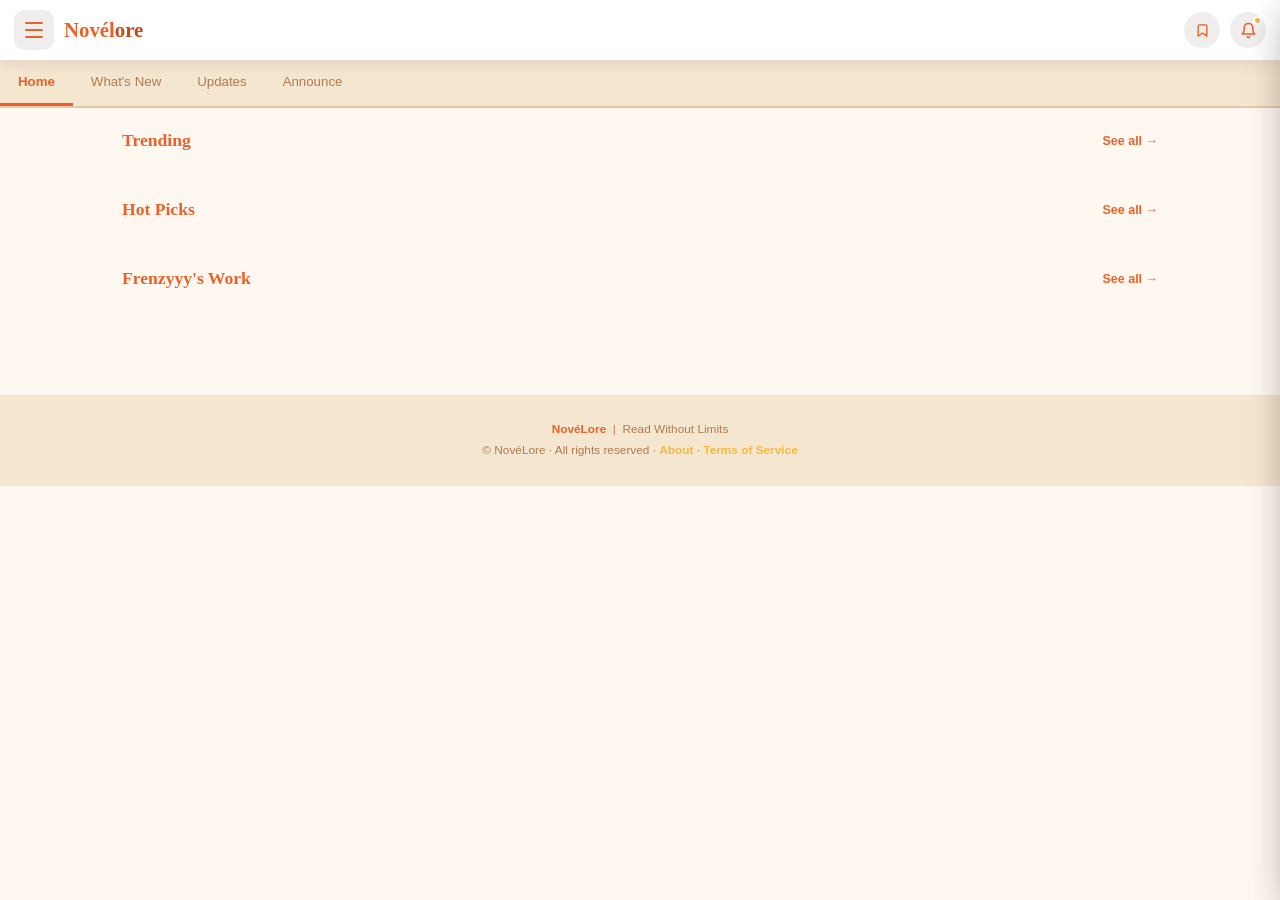
==== commit 1245ff9f: "Add files via upload" ====
--- a/index.html
+++ b/index.html
@@ -1,3 +1,9 @@
+<!--
+Copyright © 2026 Frenzyyy. All Rights Reserved.
+
+This source code is proprietary and confidential. Unauthorized copying, redistribution, or use of this code, in whole or in part, is strictly prohibited.
+-->
+
 <!DOCTYPE html>
 <html lang="en" data-theme="light" data-theme-source="system">
 <head>
@@ -7,18 +13,39 @@
   <meta name="mobile-web-app-capable" content="yes"/>
   <meta name="apple-mobile-web-app-capable" content="yes"/>
   <meta name="apple-mobile-web-app-status-bar-style" content="black-translucent"/>
-  <meta name="description" content="NovéLore — Read Without Limits"/>
-  <title>NovéLore</title>
-
-  <!-- Fonts -->
+  <link rel="icon" type="image/png" href="https://i.imgur.com/VOiHDlz.png"/>
+  <link rel="apple-touch-icon" href="https://i.imgur.com/VOiHDlz.png"/>
   <link rel="preconnect" href="https://fonts.googleapis.com"/>
   <link rel="preconnect" href="https://fonts.gstatic.com" crossorigin/>
   <link href="https://fonts.googleapis.com/css2?family=Playfair+Display:wght@400;700;900&family=DM+Sans:wght@300;400;500;600&family=DM+Serif+Display:ital@0;1&display=swap" rel="stylesheet"/>
-
-  <!-- Styles -->
   <link rel="stylesheet" href="styles.css"/>
-
-  <!-- ⚡ Apply saved theme BEFORE first paint -->
+  <!-- Critical inline CSS: FOUC guard — hides off-screen elements before styles.css loads -->
+  <style>
+    #loading-screen{position:fixed;inset:0;z-index:9999;background:#1A0D05;overflow:hidden;}
+    #sidebar{position:fixed;top:0;left:-400px;width:280px;height:100dvh;}
+    #overlay,#panel-overlay{position:fixed;inset:0;opacity:0;pointer-events:none;}
+    #notif-mini,#bm-mini{position:fixed;opacity:0;pointer-events:none;}
+    .screen{display:none;}
+    .screen.active{display:flex;}
+    /* Secondary screens: fixed overlays above panel-overlay (200), below sidebar (260) */
+    #screen-settings,#screen-about,#screen-tos,#screen-changelog{
+      position:fixed;inset:0;z-index:210;
+      background:var(--bg,#1A0D05);
+      display:none;flex-direction:column;overflow:hidden;
+    }
+    #screen-settings.active,#screen-about.active,
+    #screen-tos.active,#screen-changelog.active{display:flex;}
+    /* Novel modal */
+    #novel-modal{
+      position:fixed;inset:0;z-index:230;
+      background:var(--bg,#1A0D05);
+      display:flex;flex-direction:column;
+      transform:translateX(100%);
+      transition:transform .35s cubic-bezier(.4,0,.2,1);
+      overflow:hidden;visibility:hidden;
+    }
+    #novel-modal.open{transform:translateX(0);visibility:visible;}
+  </style>
   <script>
   (function(){
     try {
@@ -36,11 +63,10 @@
   </script>
 </head>
 <body>
-<!-- ── LOADING SCREEN ── -->
 <div id="loading-screen">
   <div class="ls-glow2"></div>
   <div class="ls-inner">
-    <div class="ls-icon">📖</div>
+    <div class="ls-icon"></div>
     <div class="ls-logo">Novél<em>ore</em></div>
     <div class="ls-tagline">Read Without Limits</div>
     <div class="ls-bar-wrap"><div class="ls-bar" id="ls-bar"></div></div>
@@ -53,14 +79,12 @@
   </div>
 </div>
 
-<!-- ── OVERLAYS ── -->
 <div id="overlay" onclick="closeSB()"></div>
 <div id="panel-overlay" class="panel-overlay" onclick="closeAllPanels()"></div>
 
-<!-- ── NOTIFICATION MINI POPUP ── -->
 <div id="notif-mini">
   <div class="mini-hdr">
-    <span class="mini-title">🔔 Notifications</span>
+    <span class="mini-title">Notifications</span>
     <span class="mini-mark" onclick="markAllRead()">Mark all read</span>
   </div>
   <div class="mini-list" id="mini-list"></div>
@@ -69,10 +93,9 @@
   </div>
 </div>
 
-<!-- ── BOOKMARK MINI POPUP ── -->
 <div id="bm-mini">
   <div class="bm-hdr">
-    <span class="bm-title-hdr">🔖 Bookmarks</span>
+    <span class="bm-title-hdr">Bookmarks</span>
   </div>
   <div id="bm-mini-list"></div>
   <div class="mini-footer">
@@ -80,11 +103,10 @@
   </div>
 </div>
 
-<!-- ── FULL NOTIFICATION DRAWER ── -->
 <div id="notif-drawer" class="side-drawer">
   <div class="drawer-hdr">
     <div class="drawer-hdr-l">
-      <span class="drawer-title">🔔 Notifications</span>
+      <span class="drawer-title">Notifications</span>
       <span class="drawer-count" id="notif-drawer-count"></span>
     </div>
     <div class="drawer-hdr-r">
@@ -95,11 +117,10 @@
   <div class="drawer-body" id="notif-drawer-list"></div>
 </div>
 
-<!-- ── FULL BOOKMARK DRAWER ── -->
 <div id="bm-drawer" class="side-drawer">
   <div class="drawer-hdr">
     <div class="drawer-hdr-l">
-      <span class="drawer-title">🔖 My Bookmarks</span>
+      <span class="drawer-title">My Bookmarks</span>
       <span class="drawer-count" id="bm-drawer-count"></span>
     </div>
     <div class="drawer-hdr-r">
@@ -109,24 +130,21 @@
   <div class="drawer-body" id="bm-drawer-list"></div>
 </div>
 
-<!-- ── SIDEBAR ── -->
 <nav id="sidebar">
   <div class="sb-hdr">
-    <span class="sb-logo">📖 Novél<em>ore</em></span>
+    <span class="sb-logo">Novél<em>ore</em></span>
     <button class="sb-close" onclick="closeSB()">✕</button>
   </div>
   <div class="sb-nav">
     <div class="sb-lbl">Navigate</div>
-    <button class="sb-link active" onclick="goHome()"><span class="sb-ico">🏠</span> Home</button>
-    <button class="sb-link" onclick="goChangelog()"><span class="sb-ico">📋</span> Changelog</button>
-    <button class="sb-link" onclick="goSettings()"><span class="sb-ico">⚙️</span> Settings</button>
-    <button class="sb-link" onclick="goAbout()"><span class="sb-ico">ℹ️</span> About Us</button>
+    <button class="sb-link" id="sbl-home" onclick="goHome()">Home</button>
+    <button class="sb-link" id="sbl-changelog" onclick="goChangelog()">Changelog</button>
+    <button class="sb-link" id="sbl-settings" onclick="goSettings()">Settings</button>
+    <button class="sb-link" id="sbl-about" onclick="goAbout()">About</button>
+    <button class="sb-link" id="sbl-tos" onclick="goTos()">Terms of Service</button>
   </div>
 </nav>
 
-<!-- ══════════════════════════════════════
-     MAIN APP SCREEN
-══════════════════════════════════════ -->
 <div id="screen-app" class="screen active">
 
   <header id="topnav">
@@ -134,28 +152,28 @@
     <span class="nav-logo">Novél<em>ore</em></span>
     <!-- Bookmark button -->
     <button class="nav-ico" id="bm-btn" onclick="toggleBmMini()" aria-label="Bookmarks">
-      🔖
+      <svg width="15" height="17" viewBox="0 0 24 24" fill="none" stroke="currentColor" stroke-width="2.2" stroke-linecap="round" stroke-linejoin="round"><path d="M19 21l-7-5-7 5V5a2 2 0 0 1 2-2h10a2 2 0 0 1 2 2z"/></svg>
       <span class="nav-badge hidden" id="bm-badge"></span>
     </button>
     <!-- Notification button -->
     <button class="nav-ico" id="notif-btn" onclick="toggleNotifMini()" aria-label="Notifications">
-      🔔
+      <svg width="17" height="17" viewBox="0 0 24 24" fill="none" stroke="currentColor" stroke-width="2.2" stroke-linecap="round" stroke-linejoin="round"><path d="M18 8A6 6 0 0 0 6 8c0 7-3 9-3 9h18s-3-2-3-9"/><path d="M13.73 21a2 2 0 0 1-3.46 0"/></svg>
       <span class="nav-badge" id="notif-badge"></span>
     </button>
   </header>
 
   <div id="tabbar">
-    <button class="tab-btn active" data-tab="home" onclick="swTab('home',this)">🏠 Home</button>
-    <button class="tab-btn" data-tab="new" onclick="swTab('new',this)">✨ What's New</button>
-    <button class="tab-btn" data-tab="updates" onclick="swTab('updates',this)">🔄 Updates</button>
-    <button class="tab-btn" data-tab="announce" onclick="swTab('announce',this)">📢 Announce</button>
+    <button class="tab-btn active" data-tab="home" onclick="swTab('home',this)">Home</button>
+    <button class="tab-btn" data-tab="new" onclick="swTab('new',this)">What's New</button>
+    <button class="tab-btn" data-tab="updates" onclick="swTab('updates',this)">Updates</button>
+    <button class="tab-btn" data-tab="announce" onclick="swTab('announce',this)">Announce</button>
   </div>
 
   <div id="app-wrap">
     <div id="main-scroll">
       <main id="main">
 
-        <!-- ════ HOME TAB ════ -->
+        
         <div class="tab-panel active" id="panel-home">
 
           <!-- HERO SLIDER -->
@@ -166,64 +184,422 @@
           </div>
 
           <!-- STACKED SECTIONS -->
-          <div class="sec-hdr" style="margin-top:22px;"><h2 class="sec-ttl">🔥 <span>Trending</span></h2><a class="see-all" href="#">See all →</a></div>
+          <div class="sec-hdr" style="margin-top:22px;"><h2 class="sec-ttl"><span>Trending</span></h2><a class="see-all" href="#" onclick="openSeeAll('trending');return false;">See all →</a></div>
           <div class="cw"><div class="carousel" id="car-trending"></div></div>
 
-          <div class="sec-hdr"><h2 class="sec-ttl">🔥 <span>Hot Picks</span></h2><a class="see-all" href="#">See all →</a></div>
+          <div class="sec-hdr"><h2 class="sec-ttl"><span>Hot Picks</span></h2><a class="see-all" href="#" onclick="openSeeAll('hot');return false;">See all →</a></div>
           <div class="cw"><div class="carousel" id="car-hot"></div></div>
 
-          <div class="sec-hdr"><h2 class="sec-ttl">✍️ <span>Frenzyyy's Work</span></h2><a class="see-all" href="#">See all →</a></div>
+          <div class="sec-hdr"><h2 class="sec-ttl"><span>Frenzyyy's Work</span></h2><a class="see-all" href="#" onclick="openSeeAll('frenzyyy');return false;">See all →</a></div>
           <div class="cw"><div class="carousel" id="car-frenzyyy"></div></div>
 
-        </div><!-- /panel-home -->
-
-        <!-- ════ WHAT'S NEW TAB ════ -->
+        </div>
+
+        
         <div class="tab-panel" id="panel-new">
-          <div class="sec-hdr" style="margin-top:22px;"><h2 class="sec-ttl">✨ What's <span>New</span></h2></div>
+          <div class="sec-hdr" style="margin-top:22px;"><h2 class="sec-ttl">What's <span>New</span></h2><a class="see-all" href="#" onclick="openSeeAll('new');return false;">See all →</a></div>
           <div class="cw"><div class="carousel" id="car-new"></div></div>
           <div id="new-list"></div>
         </div>
 
-        <!-- ════ UPDATES TAB ════ -->
+        
         <div class="tab-panel" id="panel-updates">
-          <div class="sec-hdr" style="margin-top:22px;"><h2 class="sec-ttl">📚 Book <span>Updates</span></h2></div>
+          <div class="sec-hdr" style="margin-top:22px;"><h2 class="sec-ttl">Book <span>Updates</span></h2><a class="see-all" href="#" onclick="openSeeAll('upd-book');return false;">See all →</a></div>
           <div id="upd-book-list"></div>
-          <div class="sec-hdr" style="margin-top:18px;"><h2 class="sec-ttl">🗂️ Volume <span>Updates</span></h2></div>
+          <div class="sec-hdr" style="margin-top:18px;"><h2 class="sec-ttl">Volume <span>Updates</span></h2><a class="see-all" href="#" onclick="openSeeAll('upd-vol');return false;">See all →</a></div>
           <div id="upd-vol-list"></div>
-          <div class="sec-hdr" style="margin-top:18px;"><h2 class="sec-ttl">🔄 Chapter <span>Updates</span></h2></div>
+          <div class="sec-hdr" style="margin-top:18px;"><h2 class="sec-ttl">Chapter <span>Updates</span></h2><a class="see-all" href="#" onclick="openSeeAll('upd-chapter');return false;">See all →</a></div>
           <div id="upd-list"></div>
         </div>
 
-        <!-- ════ ANNOUNCEMENTS TAB ════ -->
+        
         <div class="tab-panel" id="panel-announce">
-          <div class="sec-hdr" style="margin-top:22px;"><h2 class="sec-ttl">📢 <span>Announcements</span></h2></div>
+          <div class="sec-hdr" style="margin-top:22px;"><h2 class="sec-ttl"><span>Announcements</span></h2></div>
           <div id="ann-list"></div>
         </div>
 
       </main>
       <footer>
         <strong>NovéLore</strong> &nbsp;|&nbsp; Read Without Limits<br/>
-        © <span id="fy"></span> NovéLore · All rights reserved · <span class="footer-link" onclick="goAbout()">About</span>
+        © <span id="fy"></span> NovéLore · All rights reserved · <span class="footer-link" onclick="goAbout()">About</span> · <span class="footer-link" onclick="goTos()">Terms of Service</span>
       </footer>
     </div>
   </div>
 </div>
 
-<!-- ════ SETTINGS SCREEN ════ -->
+
+<div id="screen-tos" class="screen">
+  <header class="topnav-secondary" id="topnav-tos">
+    <button class="burger" onclick="openSB()"><span></span><span></span><span></span></button>
+    <span class="nav-logo">Novél<em>ore</em> <span style="font-size:.75rem;opacity:.6;font-family:'DM Sans',sans-serif;font-weight:400;">Terms of Service</span></span>
+  </header>
+  <div class="page-scroll">
+
+    <div class="tos-hero">
+      <div class="tos-hero-eyebrow">Legal Document</div>
+      <h1>Terms of Service</h1>
+      <p>Please read these terms carefully before using NovéLore. By continuing to use the Platform you agree to be bound by them.</p>
+      <div class="tos-meta-row">
+        <div class="tos-meta-item">
+          <span class="tos-meta-label">Effective</span>
+          <span class="tos-meta-val">April 13, 2026</span>
+        </div>
+        <div class="tos-meta-divider"></div>
+        <div class="tos-meta-item">
+          <span class="tos-meta-label">Last Updated</span>
+          <span class="tos-meta-val">April 13, 2026</span>
+        </div>
+        <div class="tos-meta-divider"></div>
+        <div class="tos-meta-item">
+          <span class="tos-meta-label">Sections</span>
+          <span class="tos-meta-val">28</span>
+        </div>
+      </div>
+    </div>
+
+    <div class="page-body tos-body">
+
+      <div class="tos-group-hdr">Platform Basics</div>
+
+      <div class="tos-sec">
+        <div class="tos-num">01</div>
+        <div class="tos-content">
+          <h2>Acceptance of Terms</h2>
+          <p>By visiting or using NovéLore ("the Platform"), you agree to these Terms of Service ("Terms"). If you don't agree with any part of this, please stop using the Platform.</p>
+        </div>
+      </div>
+
+      <div class="tos-sec">
+        <div class="tos-num">02</div>
+        <div class="tos-content">
+          <h2>About The Platform</h2>
+          <p>NovéLore is a personal fiction reading platform built and maintained by Frenzyyy. The works published here are written by Frenzyyy and a group of invited collaborating Creators. The Platform is free to use and runs as a static web app hosted on GitHub Pages.</p>
+        </div>
+      </div>
+
+      <div class="tos-sec">
+        <div class="tos-num">03</div>
+        <div class="tos-content">
+          <h2>Age Requirement</h2>
+          <p>NovéLore is intended for readers aged 13 and above. Some works on the Platform contain mature themes such as violence, dark fantasy, or morally heavy narratives — these are recommended for readers aged 17 and above. By using the Platform, you confirm that you meet the appropriate age requirement for the content you are accessing.</p>
+          <p>Parents and guardians are encouraged to review the content their children are reading.</p>
+        </div>
+      </div>
+
+      <div class="tos-sec">
+        <div class="tos-num">07</div>
+        <div class="tos-content">
+          <h2>Permitted Use</h2>
+          <p>You are welcome to:</p>
+          <ul>
+            <li>Read anything on NovéLore for personal, non-commercial enjoyment</li>
+            <li>Share links to the Platform, a specific novel, or a chapter</li>
+            <li>Quote up to two sentences from any work for a review or recommendation, as long as you credit the original Creator and NovéLore</li>
+            <li>Write commentary, analysis, or discussion about any work, provided the Creator is credited</li>
+          </ul>
+        </div>
+      </div>
+
+      <div class="tos-group-hdr">Content &amp; Intellectual Property</div>
+
+      <div class="tos-sec">
+        <div class="tos-num">04</div>
+        <div class="tos-content">
+          <h2>Copyright</h2>
+          <p>All original works on NovéLore — stories, characters, dialogue, lore, narrative content, and associated assets — are protected by copyright and belong to their respective Creators from the moment they are written, with or without formal registration.</p>
+          <div class="tos-copyright-notice">© 2026 NovéLore &amp; respective Creators. All Rights Reserved.</div>
+          <p>Frenzyyy holds copyright over the platform itself and any works written under the Frenzyyy pen name. Each collaborating Creator holds copyright over their own individual works. No one else's work on this platform is yours to use, even if you are also a Creator here.</p>
+          <p>Reproducing, distributing, or using any content without written permission from the copyright holder is not allowed and may lead to legal action.</p>
+        </div>
+      </div>
+
+      <div class="tos-sec">
+        <div class="tos-num">05</div>
+        <div class="tos-content">
+          <h2>Intellectual Property</h2>
+          <p>Everything you read on NovéLore belongs to whoever wrote it. This covers novel titles, chapter content, character names and personalities, world lore, story systems, cover art, and any other creative assets tied to a work.</p>
+          <div class="tos-block tos-block-no">
+            <div class="tos-block-label">Not permitted</div>
+            <ul>
+              <li>Copy, reproduce, or share any story content without permission</li>
+              <li>Translate or adapt any work into something else</li>
+              <li>Claim ownership or authorship of anything published here</li>
+              <li>Use any content for commercial gain without written consent from the Creator</li>
+              <li>Feed any content into AI or machine learning systems for training purposes</li>
+            </ul>
+          </div>
+        </div>
+      </div>
+
+      <div class="tos-sec">
+        <div class="tos-num">06</div>
+        <div class="tos-content">
+          <h2>Source Code and Platform Design</h2>
+          <p>Because NovéLore runs as a static web app, the source code is technically visible through browser developer tools. We can't fully prevent that, but we do ask you to respect the work behind it.</p>
+          <div class="tos-block tos-block-no">
+            <div class="tos-block-label">Please do not</div>
+            <ul>
+              <li>Intentionally inspect or copy the source code without permission from Frenzyyy</li>
+              <li>Use the code or design as a base for your own projects</li>
+              <li>Redistribute or repurpose any part of the codebase</li>
+            </ul>
+          </div>
+          <p style="margin-top:12px;">A lot of time and effort went into building this platform. Even if the code is technically visible, using it without asking is something we consider a breach of trust.</p>
+        </div>
+      </div>
+
+      <div class="tos-group-hdr">Community Standards</div>
+
+      <div class="tos-sec">
+        <div class="tos-num">08</div>
+        <div class="tos-content">
+          <h2>Cross-References, Collaborations and Credits</h2>
+          <p>NovéLore is home to a small creative community, and Creators may sometimes want to reference or build on each other's work. That's totally fine as long as both sides agree.</p>
+          <div class="tos-block tos-block-ok">
+            <div class="tos-block-label">Okay with mutual agreement</div>
+            <ul>
+              <li>Referencing another Creator's characters, events, or lore in your own story</li>
+              <li>Writing crossovers or shared-universe content</li>
+              <li>Crediting another Creator in your author notes</li>
+              <li>Fan tributes or inspired works created with the original Creator's blessing</li>
+            </ul>
+          </div>
+          <div class="tos-block tos-block-no">
+            <div class="tos-block-label">Not okay without permission</div>
+            <ul>
+              <li>Using another Creator's characters or story elements without their knowledge</li>
+              <li>Implying a canonical connection or collaboration that wasn't agreed upon</li>
+              <li>Leveraging someone else's work to promote your own without giving credit</li>
+            </ul>
+          </div>
+          <p style="margin-top:12px;">Both Creators need to be on the same page before anything goes live. NovéLore and Frenzyyy won't mediate disputes between Creators over unauthorized references, so sort it out between yourselves first.</p>
+        </div>
+      </div>
+
+      <div class="tos-sec">
+        <div class="tos-num">09</div>
+        <div class="tos-content">
+          <h2>Fan Works and Derivative Content</h2>
+          <p>If you're a reader who wants to create fan art, fan fiction, or any other work inspired by something on NovéLore, here's what we ask:</p>
+          <ul>
+            <li>Label it clearly as unofficial fan content</li>
+            <li>Credit the original Creator by name</li>
+            <li>Don't sell it or distribute it commercially without the Creator's written permission</li>
+            <li>Don't present it as canon or officially endorsed</li>
+          </ul>
+          <p style="margin-top:10px;">Fan works that break these rules may be subject to a takedown request from the Creator involved.</p>
+        </div>
+      </div>
+
+      <div class="tos-sec">
+        <div class="tos-num">10</div>
+        <div class="tos-content">
+          <h2>Spoiler Policy</h2>
+          <p>Please be mindful of spoilers, especially for ongoing or recently updated stories. Publicly posting major plot spoilers in a way that ruins the experience for other readers is something we strongly discourage. Creators may mark certain content as spoiler-sensitive, and readers should respect those labels.</p>
+        </div>
+      </div>
+
+      <div class="tos-sec">
+        <div class="tos-num">11</div>
+        <div class="tos-content">
+          <h2>Character and Lore Integrity</h2>
+          <p>Do not spread false information about a story's canon. This includes fake leaks, fabricated lore, or misrepresenting a Creator's work in a way that misleads other readers or damages the Creator's reputation. If you're unsure about something, label it as fan speculation.</p>
+        </div>
+      </div>
+
+      <div class="tos-sec">
+        <div class="tos-num">12</div>
+        <div class="tos-content">
+          <h2>Mature Content</h2>
+          <p>Stories with mature or heavy themes will be labeled by the Creator. Readers are expected to take those labels seriously. Creators are responsible for tagging their own content accurately. NovéLore is not liable for content a reader finds inappropriate if the provided warnings were ignored.</p>
+        </div>
+      </div>
+
+      <div class="tos-group-hdr">Creator Guidelines</div>
+
+      <div class="tos-sec">
+        <div class="tos-num">13</div>
+        <div class="tos-content">
+          <h2>Creator Responsibilities</h2>
+          <p>If you're a Creator on NovéLore, you agree that:</p>
+          <ul>
+            <li>The work you publish is your own original creation and does not plagiarize anyone else</li>
+            <li>You have the right to publish it and are not violating any existing agreements</li>
+            <li>You are responsible for tagging your work with accurate content warnings</li>
+            <li>You will not use NovéLore to publish content that is harmful, hateful, or illegal</li>
+          </ul>
+          <p style="margin-top:10px;">Frenzyyy reserves the right to remove any work that violates these responsibilities.</p>
+        </div>
+      </div>
+
+      <div class="tos-sec">
+        <div class="tos-num">14</div>
+        <div class="tos-content">
+          <h2>Readers vs. Creators</h2>
+          <p>Readers can browse, bookmark, and enjoy everything on the Platform. Creators have additional responsibilities that come with publishing through NovéLore, as outlined in these Terms.</p>
+          <p>If you're a Creator here, you're not just a user. You're part of the platform, and that comes with accountability.</p>
+        </div>
+      </div>
+
+      <div class="tos-group-hdr">Platform Rules</div>
+
+      <div class="tos-sec">
+        <div class="tos-num">15</div>
+        <div class="tos-content">
+          <h2>Acceptable Use</h2>
+          <p>NovéLore is a reading platform. You agree not to:</p>
+          <ul>
+            <li>Harass, impersonate, or target any Creator or reader</li>
+            <li>Spread malicious or illegal content using the Platform in any way</li>
+            <li>Use bots, scrapers, or automated tools to access or extract content</li>
+            <li>Attempt to disrupt or interfere with how the Platform runs</li>
+          </ul>
+        </div>
+      </div>
+
+      <div class="tos-sec">
+        <div class="tos-num">16</div>
+        <div class="tos-content">
+          <h2>Screenshot and Recording</h2>
+          <p>We can't technically stop you from taking screenshots or recording your screen, but using those captures to distribute, republish, or reproduce NovéLore content is a violation of these Terms and may count as copyright infringement.</p>
+        </div>
+      </div>
+
+      <div class="tos-sec">
+        <div class="tos-num">17</div>
+        <div class="tos-content">
+          <h2>Reading Progress and Bookmarks</h2>
+          <p>NovéLore saves your reading progress, bookmarks, and settings directly in your browser's localStorage. This data never leaves your device and is not stored on any server.</p>
+          <p>Because of this, clearing your browser data or switching devices will permanently remove that information. NovéLore is not responsible for any lost reading data.</p>
+        </div>
+      </div>
+
+      <div class="tos-group-hdr">Legal</div>
+
+      <div class="tos-sec">
+        <div class="tos-num">18</div>
+        <div class="tos-content">
+          <h2>No Warranty on Story Continuity</h2>
+          <p>Creators have the right to discontinue, rewrite, go on hiatus, or cancel any work at any time without obligation to readers. NovéLore does not guarantee that any story will be completed or kept available.</p>
+        </div>
+      </div>
+
+      <div class="tos-sec">
+        <div class="tos-num">19</div>
+        <div class="tos-content">
+          <h2>Third-Party Links</h2>
+          <p>Some works or author notes may link to external websites. NovéLore is not responsible for the content, accuracy, or safety of any third-party sites. Visiting external links is at your own discretion.</p>
+        </div>
+      </div>
+
+      <div class="tos-sec">
+        <div class="tos-num">20</div>
+        <div class="tos-content">
+          <h2>No Commercial Endorsement</h2>
+          <p>NovéLore does not endorse or have any affiliation with any product, service, or external content mentioned in any story or author note. Any such references are purely part of the creative work and should not be taken as a recommendation.</p>
+        </div>
+      </div>
+
+      <div class="tos-sec">
+        <div class="tos-num">21</div>
+        <div class="tos-content">
+          <h2>Availability and Modifications</h2>
+          <p>NovéLore is a personal project maintained on a best-effort basis. Frenzyyy can modify, update, or remove content or features at any time without prior notice. These Terms can also be updated at any time, and continuing to use the Platform means you accept the latest version.</p>
+        </div>
+      </div>
+
+      <div class="tos-sec">
+        <div class="tos-num">22</div>
+        <div class="tos-content">
+          <h2>Disclaimer of Warranties</h2>
+          <p>NovéLore is provided as-is. Frenzyyy makes no guarantees about uptime, availability, or anything else.</p>
+        </div>
+      </div>
+
+      <div class="tos-sec">
+        <div class="tos-num">23</div>
+        <div class="tos-content">
+          <h2>Limitation of Liability</h2>
+          <p>To the extent allowed by law, Frenzyyy is not liable for any damages that come from your use of NovéLore or inability to access it.</p>
+        </div>
+      </div>
+
+      <div class="tos-sec">
+        <div class="tos-num">24</div>
+        <div class="tos-content">
+          <h2>Indemnification</h2>
+          <p>By using NovéLore, you take responsibility for your own actions on or related to the Platform. If your actions result in any legal claims against Frenzyyy or NovéLore, you agree to handle those on your own.</p>
+        </div>
+      </div>
+
+      <div class="tos-sec">
+        <div class="tos-num">25</div>
+        <div class="tos-content">
+          <h2>DMCA and Takedown Requests</h2>
+          <p>If you believe something on NovéLore infringes your copyright, contact Frenzyyy through the official channels with the following:</p>
+          <ul>
+            <li>A description of the work you believe was infringed</li>
+            <li>The specific content on NovéLore you're disputing</li>
+            <li>Your contact details</li>
+            <li>A statement that you genuinely believe the use is unauthorized</li>
+          </ul>
+          <p style="margin-top:10px;">We'll review it and get back to you within a reasonable time.</p>
+        </div>
+      </div>
+
+      <div class="tos-sec">
+        <div class="tos-num">26</div>
+        <div class="tos-content">
+          <h2>Termination of Access</h2>
+          <p>Frenzyyy can restrict or block access to the Platform for anyone found violating these Terms, including misuse of content, scraping, or any other harmful behavior.</p>
+        </div>
+      </div>
+
+      <div class="tos-sec">
+        <div class="tos-num">27</div>
+        <div class="tos-content">
+          <h2>Governing Law</h2>
+          <p>These Terms follow generally accepted principles of intellectual property and internet law. Since NovéLore is a personal, non-commercial project with readers from different countries, disputes will be handled in good faith on a case-by-case basis.</p>
+        </div>
+      </div>
+
+      <div class="tos-sec">
+        <div class="tos-num">28</div>
+        <div class="tos-content">
+          <h2>Contact</h2>
+          <p>For permissions, collaboration requests, takedown notices, or general questions, contact Frenzyyy through the official channels listed on the Platform.</p>
+          <a href="mailto:frenzyyybusinessemail@gmail.com" class="tos-contact-link">frenzyyybusinessemail@gmail.com</a>
+        </div>
+      </div>
+
+    </div>
+
+    <div class="tos-closing">
+      <div class="tos-closing-rule"></div>
+      <p>NovéLore is a passion project. Please respect the work that goes into every word.</p>
+      <p class="tos-closing-sig">Built with ❤️ and 🥕 by Frenzyyy.</p>
+      <div class="tos-closing-rule"></div>
+    </div>
+
+    <footer><strong>NovéLore</strong> — Read Without Limits · © <span id="fy-tos"></span> · <span class="footer-link" onclick="goAbout()">About</span> · <span class="footer-link" onclick="goTos()">Terms of Service</span></footer>
+  </div>
+</div>
+
+
 <div id="screen-settings" class="screen">
-  <nav class="page-nav">
-    <button class="back-btn" onclick="goHome()">← Back</button>
-    <span class="page-nav-t">⚙️ Settings</span>
-  </nav>
+  <header class="topnav-secondary" id="topnav-settings">
+    <button class="burger" onclick="openSB()"><span></span><span></span><span></span></button>
+    <span class="nav-logo">Novél<em>ore</em> <span style="font-size:.75rem;opacity:.6;font-family:'DM Sans',sans-serif;font-weight:400;">Settings</span></span>
+  </header>
   <div class="page-scroll"><div class="page-body">
     <div class="page-title">Settings</div>
     <div class="page-sub">Customise your NovéLore experience.</div>
     <div class="sc">
-      <div class="sc-hdr"><span>🎨</span><h2>Appearance</h2></div>
+      <div class="sc-hdr"><h2>Appearance</h2></div>
       <div class="sc-body">
         <div class="theme-row">
           <div class="theme-row-l">
-            <span class="theme-icon" id="theme-icon">🖥️</span>
+            <span class="theme-icon" id="theme-icon"></span>
             <div><div class="theme-lbl" id="theme-lbl">System Default</div><div class="theme-sub" id="theme-sub">Follows your OS light/dark setting</div></div>
           </div>
           <label class="toggle-wrap">
@@ -232,9 +608,9 @@
           </label>
         </div>
         <div class="theme-options">
-          <div class="theme-opt" id="opt-light" onclick="setTheme('light')"><div class="oi">☀️</div><div class="ol">Light</div></div>
-          <div class="theme-opt" id="opt-dark" onclick="setTheme('dark')"><div class="oi">🌙</div><div class="ol">Dark</div></div>
-          <div class="theme-opt active" id="opt-system" onclick="setTheme('system')"><div class="oi">🖥️</div><div class="ol">System</div></div>
+          <div class="theme-opt" id="opt-light" onclick="setTheme('light')"><div class="ol">Light</div></div>
+          <div class="theme-opt" id="opt-dark" onclick="setTheme('dark')"><div class="ol">Dark</div></div>
+          <div class="theme-opt active" id="opt-system" onclick="setTheme('system')"><div class="ol">System</div></div>
         </div>
         <p style="font-size:.71rem;color:var(--text-faint);margin-top:10px;line-height:1.6;padding:0 2px;">
           <strong style="color:var(--text-muted)">System</strong> automatically follows your device's light/dark setting and updates live.
@@ -243,11 +619,11 @@
     </div>
     <!-- ── Reading Preferences ── -->
     <div class="sc">
-      <div class="sc-hdr"><span>📖</span><h2>Reading</h2></div>
+      <div class="sc-hdr"><h2>Reading</h2></div>
       <div class="sc-body">
         <div class="setting-row">
           <div class="setting-row-l">
-            <span class="setting-icon">🔤</span>
+            <span class="setting-icon">Aa</span>
             <div><div class="setting-lbl">Font Size</div><div class="setting-sub">Adjust the reading text size</div></div>
           </div>
           <div class="seg-ctrl font-size-ctrl" id="font-size-ctrl">
@@ -258,7 +634,7 @@
         </div>
         <div class="setting-row">
           <div class="setting-row-l">
-            <span class="setting-icon">↕️</span>
+            <span class="setting-icon">↕</span>
             <div><div class="setting-lbl">Line Spacing</div><div class="setting-sub">Control paragraph breath</div></div>
           </div>
           <div class="seg-ctrl line-space-ctrl" id="line-space-ctrl">
@@ -269,7 +645,7 @@
         </div>
         <div class="setting-row">
           <div class="setting-row-l">
-            <span class="setting-icon">📐</span>
+            <span class="setting-icon">↔</span>
             <div><div class="setting-lbl">Reading Width</div><div class="setting-sub">How wide content spans</div></div>
           </div>
           <div class="seg-ctrl read-width-ctrl" id="read-width-ctrl">
@@ -283,11 +659,11 @@
 
     <!-- ── Novel Experience ── -->
     <div class="sc">
-      <div class="sc-hdr"><span>⚔️</span><h2>Novel Experience</h2></div>
+      <div class="sc-hdr"><h2>Novel Experience</h2></div>
       <div class="sc-body">
         <div class="setting-row">
           <div class="setting-row-l">
-            <span class="setting-icon">▶️</span>
+            <span class="setting-icon">·</span>
             <div><div class="setting-lbl">Continue Where You Left Off</div><div class="setting-sub">Novel page opens at your last chapter</div></div>
           </div>
           <label class="toggle-wrap">
@@ -297,7 +673,7 @@
         </div>
         <div class="setting-row">
           <div class="setting-row-l">
-            <span class="setting-icon">📊</span>
+            <span class="setting-icon">·</span>
             <div><div class="setting-lbl">Show Reading Progress</div><div class="setting-sub">Display progress bar on novel page</div></div>
           </div>
           <label class="toggle-wrap">
@@ -322,11 +698,11 @@
 
     <!-- ── Notifications Preferences ── -->
     <div class="sc">
-      <div class="sc-hdr"><span>🔔</span><h2>Notifications</h2></div>
+      <div class="sc-hdr"><h2>Notifications</h2></div>
       <div class="sc-body">
         <div class="setting-row">
           <div class="setting-row-l">
-            <span class="setting-icon">🔄</span>
+            <span class="setting-icon">·</span>
             <div><div class="setting-lbl">Chapter Updates</div><div class="setting-sub">Notify when a new chapter drops</div></div>
           </div>
           <label class="toggle-wrap">
@@ -336,7 +712,7 @@
         </div>
         <div class="setting-row">
           <div class="setting-row-l">
-            <span class="setting-icon">📢</span>
+            <span class="setting-icon">·</span>
             <div><div class="setting-lbl">Announcements</div><div class="setting-sub">Platform news and events</div></div>
           </div>
           <label class="toggle-wrap">
@@ -346,7 +722,7 @@
         </div>
         <div class="setting-row">
           <div class="setting-row-l">
-            <span class="setting-icon">🆕</span>
+            <span class="setting-icon">+</span>
             <div><div class="setting-lbl">New Novels</div><div class="setting-sub">Alert when fresh titles are added</div></div>
           </div>
           <label class="toggle-wrap">
@@ -359,11 +735,11 @@
 
     <!-- ── Accessibility ── -->
     <div class="sc">
-      <div class="sc-hdr"><span>♿</span><h2>Accessibility</h2></div>
+      <div class="sc-hdr"><h2>Accessibility</h2></div>
       <div class="sc-body">
         <div class="setting-row">
           <div class="setting-row-l">
-            <span class="setting-icon">🎞️</span>
+            <span class="setting-icon">·</span>
             <div><div class="setting-lbl">Reduce Motion</div><div class="setting-sub">Minimise animations & transitions</div></div>
           </div>
           <label class="toggle-wrap">
@@ -373,7 +749,7 @@
         </div>
         <div class="setting-row">
           <div class="setting-row-l">
-            <span class="setting-icon">🔆</span>
+            <span class="setting-icon">◎</span>
             <div><div class="setting-lbl">High Contrast</div><div class="setting-sub">Boost border and text contrast</div></div>
           </div>
           <label class="toggle-wrap">
@@ -386,25 +762,25 @@
 
     <!-- ── Privacy & Data ── -->
     <div class="sc">
-      <div class="sc-hdr"><span>🔒</span><h2>Privacy &amp; Data</h2></div>
+      <div class="sc-hdr"><h2>Privacy &amp; Data</h2></div>
       <div class="sc-body">
         <div class="setting-row">
           <div class="setting-row-l">
-            <span class="setting-icon">📜</span>
+            <span class="setting-icon">↻</span>
             <div><div class="setting-lbl">Reading History</div><div class="setting-sub">Stored locally on your device</div></div>
           </div>
-          <button class="setting-action-btn danger" onclick="clearHistory()">🗑️ Clear</button>
-        </div>
-        <div class="setting-row">
-          <div class="setting-row-l">
-            <span class="setting-icon">⚙️</span>
+          <button class="setting-action-btn danger" onclick="clearHistory()"> Clear</button>
+        </div>
+        <div class="setting-row">
+          <div class="setting-row-l">
+            <span class="setting-icon">↺</span>
             <div><div class="setting-lbl">Reset All Settings</div><div class="setting-sub">Restore to defaults</div></div>
           </div>
           <button class="setting-action-btn danger" onclick="resetAllSettings()">↺ Reset</button>
         </div>
         <div class="setting-row">
           <div class="setting-row-l">
-            <span class="setting-icon">🍪</span>
+            <span class="setting-icon">·</span>
             <div><div class="setting-lbl">Local Storage</div><div class="setting-sub">NovéLore stores no cookies</div></div>
           </div>
           <span style="font-size:.72rem;color:var(--carrot);font-weight:600;">✓ Clean</span>
@@ -414,35 +790,37 @@
 
     <!-- ── About ── -->
     <div class="sc">
-      <div class="sc-hdr"><span>ℹ️</span><h2>About</h2></div>
-      <div class="sc-body"><p style="font-size:.82rem;color:var(--text-muted);line-height:1.8;">Version: <strong style="color:var(--text-main)">Beta v0.6.9</strong><br/>Built with ❤️ and 🥕 by Frenzyyy.<br/><span style="font-size:.74rem;">Hosted on GitHub Pages.</span></p>
+      <div class="sc-hdr"><h2>About</h2></div>
+      <div class="sc-body"><p style="font-size:.82rem;color:var(--text-muted);line-height:1.8;">Version: <strong style="color:var(--text-main)">Beta v0.7.0</strong><br/>Built with ❤️ and 🥕 by Frenzyyy.<br/><span style="font-size:.74rem;">Hosted on GitHub Pages.</span></p>
       <div style="margin-top:12px;">
-        <button class="setting-action-btn" onclick="goAbout()" style="width:100%;justify-content:center;">ℹ️ View Full About Page →</button>
+        <button class="setting-action-btn" onclick="goAbout()" style="width:100%;justify-content:center;"> View Full About Page →</button>
       </div></div>
     </div>
-  </div><footer><strong>NovéLore</strong> — Read Without Limits</footer></div>
-</div>
-
-<!-- ════ ABOUT SCREEN ════ -->
+  </div><footer><strong>NovéLore</strong> — Read Without Limits · <span class="footer-link" onclick="goAbout()">About</span> · <span class="footer-link" onclick="goTos()">Terms of Service</span></footer></div>
+</div>
+
+
 <div id="screen-about" class="screen">
-  <nav class="page-nav">
-    <button class="back-btn" onclick="goHome()">← Back</button>
-    <span class="page-nav-t">ℹ️ About</span>
-  </nav>
+  <header class="topnav-secondary" id="topnav-about">
+    <button class="burger" onclick="openSB()"><span></span><span></span><span></span></button>
+    <span class="nav-logo">Novél<em>ore</em> <span style="font-size:.75rem;opacity:.6;font-family:'DM Sans',sans-serif;font-weight:400;">About</span></span>
+  </header>
   <div class="page-scroll">
     <div class="about-hero"><h1>About NovéLore</h1><p>A home for stories that refuse to be forgotten — built for readers, by readers.</p></div>
     <div class="page-body">
-      <div class="ab-sec"><h2>Our <span>Mission</span></h2><p>NovéLore gives readers a beautiful, distraction-free place to explore stories and works from Frenzyyy and his other dear friends worldwide.</p></div>
+      <div style="display:flex;gap:8px;padding:0 0 4px;">      
+</div>
+<div class="ab-sec"><h2>Our <span>Mission</span></h2><p>NovéLore gives readers a beautiful, distraction-free place to explore stories and works from Frenzyyy and his other dear friends worldwide.</p></div>
       <div class="ab-sec"><h2>Our <span>Values</span></h2><div class="vg">
-        <div class="vc"><div class="vi">📖</div><h3>Reader First</h3><p>Every decision starts with the reading experience.</p></div>
-        <div class="vc"><div class="vi">✍️</div><h3>Creators</h3><p>Authors are the heartbeat of our platform.</p></div>
-        <div class="vc"><div class="vi">🌍</div><h3>Open to All</h3><p>Stories from every culture are welcome.</p></div>
-        <div class="vc"><div class="vi">🔒</div><h3>Privacy</h3><p>No tracking. No ads. Just reading.</p></div>
+        <div class="vc"><div class="vi"><svg xmlns="http://www.w3.org/2000/svg" width="28" height="28" viewBox="0 0 24 24" fill="none" stroke="var(--amber)" stroke-width="2" stroke-linecap="round" stroke-linejoin="round"><path d="M2 3h6a4 4 0 0 1 4 4v14a3 3 0 0 0-3-3H2z"/><path d="M22 3h-6a4 4 0 0 0-4 4v14a3 3 0 0 1 3-3h7z"/></svg></div><h3>Reader First</h3><p>Every decision starts with the reading experience.</p></div>
+        <div class="vc"><div class="vi"><svg xmlns="http://www.w3.org/2000/svg" width="28" height="28" viewBox="0 0 24 24" fill="none" stroke="var(--amber)" stroke-width="2" stroke-linecap="round" stroke-linejoin="round"><path d="M12 20h9"/><path d="M16.5 3.5a2.121 2.121 0 0 1 3 3L7 19l-4 1 1-4L16.5 3.5z"/></svg></div><h3>Creators</h3><p>Authors are the heartbeat of our platform.</p></div>
+        <div class="vc"><div class="vi"><svg xmlns="http://www.w3.org/2000/svg" width="28" height="28" viewBox="0 0 24 24" fill="none" stroke="var(--amber)" stroke-width="2" stroke-linecap="round" stroke-linejoin="round"><circle cx="12" cy="12" r="10"/><line x1="2" y1="12" x2="22" y2="12"/><path d="M12 2a15.3 15.3 0 0 1 4 10 15.3 15.3 0 0 1-4 10 15.3 15.3 0 0 1-4-10 15.3 15.3 0 0 1 4-10z"/></svg></div><h3>Open to All</h3><p>Stories from every culture are welcome.</p></div>
+        <div class="vc"><div class="vi"><svg xmlns="http://www.w3.org/2000/svg" width="28" height="28" viewBox="0 0 24 24" fill="none" stroke="var(--amber)" stroke-width="2" stroke-linecap="round" stroke-linejoin="round"><rect x="3" y="11" width="18" height="11" rx="2" ry="2"/><path d="M7 11V7a5 5 0 0 1 10 0v4"/></svg></div><h3>Privacy</h3><p>No tracking. No ads. Just reading.</p></div>
       </div></div>
       <div class="ab-sec"><h2>Contact <span>Us</span></h2>
       <div class="contact-card">
   <div class="contact-item">
-    <div class="contact-icon">📧</div>
+    <div class="contact-icon">@</div>
     <div class="contact-info">
       <div class="contact-label">Business Email</div>
       <div class="contact-text"><a href="mailto:frenzyyybusinessemail@gmail.com" class="contact-link">frenzyyybusinessemail@gmail.com</a></div>
@@ -450,7 +828,7 @@
   </div>
 
   <div class="contact-item">
-    <div class="contact-icon">💬</div>
+    <div class="contact-icon">#</div>
     <div class="contact-info">
       <div class="contact-label">Discord</div>
       <div class="contact-text">Frenzyyy</div>
@@ -459,309 +837,175 @@
 </div>
       </div>
     </div>
-    <footer><strong>NovéLore</strong> — Read Without Limits · © <span id="fy2"></span></footer>
-  </div>
-</div>
-
-
-<!-- ════ CHANGELOG SCREEN ════ -->
+    <footer><strong>NovéLore</strong> — Read Without Limits · © <span id="fy2"></span> · <span class="footer-link" onclick="goAbout()">About</span> · <span class="footer-link" onclick="goTos()">Terms of Service</span></footer>
+  </div>
+</div>
+
+
 <div id="screen-changelog" class="screen">
-  <nav class="page-nav">
-    <button class="back-btn" onclick="goHome()">← Back</button>
-    <span class="page-nav-t">📋 Changelog</span>
-  </nav>
+  <header class="topnav-secondary" id="topnav-changelog">
+    <button class="burger" onclick="openSB()"><span></span><span></span><span></span></button>
+    <span class="nav-logo">Novél<em>ore</em> <span style="font-size:.75rem;opacity:.6;font-family:'DM Sans',sans-serif;font-weight:400;">Changelog</span></span>
+  </header>
   <div class="page-scroll">
     <div class="about-hero changelog-hero">
       <h1 style="font-size:clamp(1.5rem,5vw,2.2rem);">What's Changed</h1>
-      <p>Every fix, feature, and update to NovéLore — tracked and documented.</p>
+      <p>Every fix, feature, and update to NovéLore, tracked and documented.</p>
     </div>
     <div class="page-body">
-
+                
       <div class="ab-sec">
-        <h2>v0.6.9 <span>— Current</span></h2>
-        <div class="changelog-version-meta">🗓 April 2026 · Beta</div>
+        <h2>v0.7.0 <span>— Current</span></h2>
+        <div class="changelog-version-meta">April 2026 · Beta</div>
         <div class="changelog-list">
-          <div class="changelog-item new">✨ Reader Preferences panel — tap "Aa" in the chapter nav to adjust settings mid-read</div>
-          <div class="changelog-item new">✨ Font size, line spacing, and reading width now adjustable without leaving the chapter</div>
-          <div class="changelog-item new">✨ Theme switcher (Light / Dark / System) accessible directly from the reader</div>
-          <div class="changelog-item new">✨ Auto-Mark on Finish and Continue Where You Left Off toggles in reader panel</div>
-          <div class="changelog-item tweak">⚙️ Preference controls now stay in sync between Reader panel and Settings screen</div>
+            <div class="changelog-item tweak">Novélore does not allow copy-paste function anymore</div>
+            <div class="changelog-item fix">A bug found in novel section where arrays couldn't be loaded properly if the browser was closed or refreshed, leading to an empty page, has been finally fully fixed</div>
+          <div class="changelog-item new">ToS has been added for more secure rules</div>
+        </div>
+      </div>
+
+      <div class="ab-sec">
+        <h2>v0.6.9 <span>— Previous</span></h2>
+        <div class="changelog-version-meta"> April 2026 · Beta</div>
+        <div class="changelog-list">
+          <div class="changelog-item new">Reader Preferences panel — tap "Aa" in the chapter nav to adjust settings mid-read</div>
+          <div class="changelog-item new">Font size, line spacing, and reading width now adjustable without leaving the chapter</div>
+          <div class="changelog-item new">Theme switcher (Light / Dark / System) accessible directly from the reader</div>
+          <div class="changelog-item new">Auto-Mark on Finish and Continue Where You Left Off toggles in reader panel</div>
+          <div class="changelog-item tweak">Preference controls now stay in sync between Reader panel and Settings screen</div>
         </div>
       </div>
 
       <div class="ab-sec">
         <h2>v0.6.8 <span>— Previous</span></h2>
-        <div class="changelog-version-meta">🗓 April 2026 · Beta</div>
+        <div class="changelog-version-meta"> April 2026 · Beta</div>
         <div class="changelog-list">
-          <div class="changelog-item fix">🗑️ Removed Dojo Duels tab from the home screen</div>
-          <div class="changelog-item new">✨ Book Updates section added to the Updates tab</div>
-          <div class="changelog-item new">✨ Volume Updates section added to the Updates tab</div>
-          <div class="changelog-item tweak">⚙️ Updates tab now shows Book → Volume → Chapter in order</div>
+          <div class="changelog-item fix">Removed Dojo Duels tab from the home screen</div>
+          <div class="changelog-item new">Book Updates section added to the Updates tab</div>
+          <div class="changelog-item new">Volume Updates section added to the Updates tab</div>
+          <div class="changelog-item tweak">Updates tab now shows Book → Volume → Chapter in order</div>
         </div>
       </div>
 
       <div class="ab-sec">
         <h2>v0.6.7 <span>— Previous</span></h2>
-        <div class="changelog-version-meta">🗓 April 2026 · Beta</div>
+        <div class="changelog-version-meta"> April 2026 · Beta</div>
         <div class="changelog-list">
-          <div class="changelog-item new">✨ Changelog page now fully respects your theme — Light, Dark, and System modes all apply correctly</div>
-          <div class="changelog-item tweak">⚙️ Changelog hero banner is now theme-aware (removed hardcoded dark gradient)</div>
-          <div class="changelog-item tweak">⚙️ About hero banner now adapts to Light Mode for consistent theming across all pages</div>
+          <div class="changelog-item new">Changelog page now fully respects your theme — Light, Dark, and System modes all apply correctly</div>
+          <div class="changelog-item tweak">Changelog hero banner is now theme-aware (removed hardcoded dark gradient)</div>
+          <div class="changelog-item tweak">About hero banner now adapts to Light Mode for consistent theming across all pages</div>
         </div>
       </div>
 
       <div class="ab-sec">
         <h2>v0.6.6 <span>— Previous</span></h2>
-        <div class="changelog-version-meta">🗓 April 2026 · Beta</div>
+        <div class="changelog-version-meta"> April 2026 · Beta</div>
         <div class="changelog-list">
-            <div class="changelog-item tweak">⚙️ Removed "Clear all" button from notifications drawer</div>
-<div class="changelog-item tweak">⚙️ Removed "Clear all" button from bookmarks drawer</div>
-            <div class="changelog-item new">✨ Bookmarks now persist — saved and restored across visits</div>
-            <div class="changelog-item new">✨ Notifications now persist — read/cleared state saved and restored across visits</div>
-          <div class="changelog-item fix">🐛 Fixed end screen looping back when clicking the back button after finishing a chapter</div>
-          <div class="changelog-item fix">🐛 Fixed NEW tag showing on last 3 chapters — now only shows on the latest chapter</div>
-          <div class="changelog-item fix">🐛 Fixed chapter scroll not resetting to top when clicking Prev / Next</div>
-          <div class="changelog-item fix">🐛 Fixed nav strip causing scroll anchor issues — moved outside scroll container</div>
-          <div class="changelog-item fix">🐛 Fixed duplicate coverImg syntax error in bookmark logic</div>
-          <div class="changelog-item new">✨ Added cover image for The Lantern Pact: Prologue across all views</div>
-          <div class="changelog-item new">✨ Added The Lantern Pact to Hot Picks tab</div>
-          <div class="changelog-item new">✨ Added Changelog page (you're reading it!)</div>
-          <div class="changelog-item tweak">⚙️ All tab and panel switches now snap instantly to top</div>
-          <div class="changelog-item tweak">⚙️ Cleared default bookmark data</div>
+            <div class="changelog-item tweak">Removed "Clear all" button from notifications drawer</div>
+<div class="changelog-item tweak">Removed "Clear all" button from bookmarks drawer</div>
+            <div class="changelog-item new">Bookmarks now persist — saved and restored across visits</div>
+            <div class="changelog-item new">Notifications now persist — read/cleared state saved and restored across visits</div>
+          <div class="changelog-item fix">Fixed end screen looping back when clicking the back button after finishing a chapter</div>
+          <div class="changelog-item fix">Fixed NEW tag showing on last 3 chapters — now only shows on the latest chapter</div>
+          <div class="changelog-item fix">Fixed chapter scroll not resetting to top when clicking Prev / Next</div>
+          <div class="changelog-item fix">Fixed nav strip causing scroll anchor issues — moved outside scroll container</div>
+          <div class="changelog-item fix">Fixed duplicate coverImg syntax error in bookmark logic</div>
+          <div class="changelog-item new">Added cover image for The Lantern Pact: Prologue across all views</div>
+          <div class="changelog-item new">Added The Lantern Pact to Hot Picks tab</div>
+          <div class="changelog-item new">Added Changelog page (you're reading it!)</div>
+          <div class="changelog-item tweak">All tab and panel switches now snap instantly to top</div>
+          <div class="changelog-item tweak">Cleared default bookmark data</div>
         </div>
       </div>
 
       <div class="ab-sec">
         <h2>v0.5.0 <span>— Reading Experience</span></h2>
-        <div class="changelog-version-meta">🗓 March 2026 · Beta</div>
+        <div class="changelog-version-meta"> March 2026 · Beta</div>
         <div class="changelog-list">
-          <div class="changelog-item new">✨ Chapter reader with per-chapter scroll progress tracking</div>
-          <div class="changelog-item new">✨ Auto-mark chapter as read at 95% scroll</div>
-          <div class="changelog-item new">✨ End-of-story screen with random messages</div>
-          <div class="changelog-item new">✨ Reading progress bar at top of chapter</div>
-          <div class="changelog-item new">✨ Prev / Next chapter navigation strip</div>
-          <div class="changelog-item tweak">⚙️ Continue Where You Left Off feature added to settings</div>
+          <div class="changelog-item new">Chapter reader with per-chapter scroll progress tracking</div>
+          <div class="changelog-item new">Auto-mark chapter as read at 95% scroll</div>
+          <div class="changelog-item new">End-of-story screen with random messages</div>
+          <div class="changelog-item new">Reading progress bar at top of chapter</div>
+          <div class="changelog-item new">Prev / Next chapter navigation strip</div>
+          <div class="changelog-item tweak">Continue Where You Left Off feature added to settings</div>
         </div>
       </div>
 
       <div class="ab-sec">
         <h2>v0.4.0 <span>— Library & Discovery</span></h2>
-        <div class="changelog-version-meta">🗓 February 2026 · Alpha</div>
+        <div class="changelog-version-meta"> February 2026 · Alpha</div>
         <div class="changelog-list">
-          <div class="changelog-item new">✨ Trending, Hot Picks, Frenzyyy's Work tabs</div>
-          <div class="changelog-item new">✨ What's New section with novel cards</div>
-          <div class="changelog-item new">✨ Chapter updates feed</div>
-          <div class="changelog-item new">✨ Announcements panel</div>
-          <div class="changelog-item new">✨ Hero slider with featured novels</div>
-          <div class="changelog-item new">✨ Novel detail page with synopsis, genres, and volume list</div>
+          <div class="changelog-item new">Trending, Hot Picks, Frenzyyy's Work tabs</div>
+          <div class="changelog-item new">What's New section with novel cards</div>
+          <div class="changelog-item new">Chapter updates feed</div>
+          <div class="changelog-item new">Announcements panel</div>
+          <div class="changelog-item new">Hero slider with featured novels</div>
+          <div class="changelog-item new">Novel detail page with synopsis, genres, and volume list</div>
         </div>
       </div>
 
       <div class="ab-sec">
         <h2>v0.3.0 <span>— Bookmarks & Notifications</span></h2>
-        <div class="changelog-version-meta">🗓 January 2026 · Alpha</div>
+        <div class="changelog-version-meta"> January 2026 · Alpha</div>
         <div class="changelog-list">
-          <div class="changelog-item new">✨ Bookmark system with mini popup and full drawer</div>
-          <div class="changelog-item new">✨ Notification system with unread badges</div>
-          <div class="changelog-item new">✨ Mark all as read / clear all notifications</div>
-          <div class="changelog-item tweak">⚙️ Sidebar navigation added (burger menu)</div>
+          <div class="changelog-item new">Bookmark system with mini popup and full drawer</div>
+          <div class="changelog-item new">Notification system with unread badges</div>
+          <div class="changelog-item new">Mark all as read / clear all notifications</div>
+          <div class="changelog-item tweak">Sidebar navigation added (burger menu)</div>
         </div>
       </div>
 
       <div class="ab-sec">
         <h2>v0.2.0 <span>— Settings & Themes</span></h2>
-        <div class="changelog-version-meta">🗓 January 2026 · Alpha</div>
+        <div class="changelog-version-meta"> January 2026 · Alpha</div>
         <div class="changelog-list">
-          <div class="changelog-item new">✨ Dark / Light / System theme support</div>
-          <div class="changelog-item new">✨ Font size, line spacing, reading width controls</div>
-          <div class="changelog-item new">✨ Reduce motion and high contrast toggles</div>
-          <div class="changelog-item new">✨ Settings screen with reading preferences</div>
-          <div class="changelog-item new">✨ About page</div>
+          <div class="changelog-item new">Dark / Light / System theme support</div>
+          <div class="changelog-item new">Font size, line spacing, reading width controls</div>
+          <div class="changelog-item new">Reduce motion and high contrast toggles</div>
+          <div class="changelog-item new">Settings screen with reading preferences</div>
+          <div class="changelog-item new">About page</div>
         </div>
       </div>
 
       <div class="ab-sec">
         <h2>v0.1.0 <span>— Foundation</span></h2>
-        <div class="changelog-version-meta">🗓 January 2026 · Alpha</div>
+        <div class="changelog-version-meta"> January 2026 · Alpha</div>
         <div class="changelog-list">
-          <div class="changelog-item new">✨ Initial build of NovéLore</div>
-          <div class="changelog-item new">✨ Single-file HTML app architecture</div>
-          <div class="changelog-item new">✨ Screen system (home, settings, about, novel, chapter)</div>
-          <div class="changelog-item new">✨ Dark theme with carrot/amber color palette</div>
-          <div class="changelog-item new">✨ Staged loading screen</div>
-          <div class="changelog-item new">✨ The Lantern Pact: Prologue added as first novel</div>
-        </div>
-      </div>
-
-    </div>
-    <footer><strong>NovéLore</strong> — Read Without Limits · © <span id="fy3"></span></footer>
-  </div>
-</div>
-
-<!-- ════ NOVEL PAGE SCREEN ════ -->
-<div id="screen-novel" class="screen">
-  <nav class="page-nav reader-nav" style="position:sticky;">
-    <button class="back-btn" onclick="novelGoBack()">← Back</button>
+          <div class="changelog-item new">Initial build of NovéLore</div>
+          <div class="changelog-item new">Single-file HTML app architecture</div>
+          <div class="changelog-item new">Screen system (home, settings, about, novel, chapter)</div>
+          <div class="changelog-item new">Dark theme with carrot/amber color palette</div>
+          <div class="changelog-item new">Staged loading screen</div>
+          <div class="changelog-item new">The Lantern Pact: Prologue added as first novel</div>
+        </div>
+      </div>
+
+    </div>
+    <footer><strong>NovéLore</strong> — Read Without Limits · © <span id="fy3"></span> · <span class="footer-link" onclick="goAbout()">About</span> · <span class="footer-link" onclick="goTos()">Terms of Service</span></footer>
+  </div>
+</div>
+
+
+<!-- ── Novel Modal — slides in from right over home screen ── -->
+<div id="novel-modal">
+  <nav class="page-nav reader-nav" style="position:sticky;flex-shrink:0;">
+    <button class="back-btn" onclick="closeNovelModal()">← Back</button>
     <div class="reader-nav-info">
       <div class="reader-nav-ch" id="novel-nav-title" style="font-size:.9rem;"></div>
     </div>
-    <button class="back-btn" onclick="goHome()" style="font-size:.78rem;color:var(--carrot);white-space:nowrap;">🏠 Home</button>
+    <button class="back-btn" onclick="goHome()" style="font-size:.78rem;color:var(--carrot);white-space:nowrap;">Home</button>
   </nav>
   <div class="page-scroll" id="novel-scroll">
-    <!-- Hero band (cover + info) -->
     <div class="novel-hero-band" id="novel-hero-band"></div>
-    <!-- Synopsis -->
     <div class="synopsis-section" id="novel-synopsis-section"></div>
-    <!-- Progress -->
     <div class="novel-progress-section" id="novel-progress-section"></div>
-    <!-- Volumes + chapters -->
     <div class="volumes-section" id="novel-volumes-section"></div>
   </div>
 </div>
-
-<!-- ════ CHAPTER READER SCREEN ════ -->
-<div id="screen-chapter" class="screen">
-  <nav class="reader-nav">
-    <button class="back-btn" onclick="closeChapter()">← Novel</button>
-    <div class="reader-nav-info">
-      <div class="reader-nav-vol" id="reader-vol-label"></div>
-      <div class="reader-nav-ch" id="reader-ch-title"></div>
-    </div>
-    <button class="nav-ico" onclick="openReaderPrefs()" title="Reading Preferences" style="font-size:.82rem;font-weight:700;letter-spacing:-.5px;flex-shrink:0;">Aa</button>
-  </nav>
-  <div class="reading-progress-bar"><div class="reading-progress-fill" id="reading-progress-fill"></div></div>
-  <div class="chapter-scroll" id="chapter-scroll">
-    <div class="chapter-body-wrap">
-      <div class="ch-hdr-block" id="ch-hdr-block"></div>
-      <div class="ch-prose" id="ch-prose"></div>
-      <div class="ch-end-mark"><span>— End of Chapter —</span></div>
-    </div>
-  </div>
-  <div class="ch-nav-strip" id="ch-nav-strip">
-    <button class="ch-nav-btn" onclick="closeChapter()">← Novel</button>
-    <button class="ch-nav-btn" onclick="goHome()">🏠 Home</button>
-  </div>
-</div>
-
-<!-- ════ READER PREFERENCES SHEET ════ -->
-<div class="reader-pref-overlay" id="reader-pref-overlay" onclick="closeReaderPrefs()"></div>
-<div class="reader-pref-sheet" id="reader-pref-sheet">
-  <div class="rp-handle"></div>
-  <div class="rp-hdr">
-    <span class="rp-title">Reading Preferences</span>
-    <button class="rp-close" onclick="closeReaderPrefs()">✕</button>
-  </div>
-  <div class="rp-body">
-
-    <div class="rp-section-label">Appearance</div>
-
-    <!-- Theme -->
-    <div style="padding:6px 20px 14px;border-bottom:1px solid var(--border);">
-      <div style="font-size:.87rem;font-weight:600;color:var(--text-main);margin-bottom:8px;">🎨 Theme</div>
-      <div class="rp-theme-opts">
-        <div class="rp-theme-opt" id="rp-opt-light" onclick="setTheme('light')"><div class="rt-ico">☀️</div><div class="rt-lbl">Light</div></div>
-        <div class="rp-theme-opt" id="rp-opt-dark"  onclick="setTheme('dark')"><div class="rt-ico">🌙</div><div class="rt-lbl">Dark</div></div>
-        <div class="rp-theme-opt" id="rp-opt-system" onclick="setTheme('system')"><div class="rt-ico">🖥️</div><div class="rt-lbl">System</div></div>
-      </div>
-    </div>
-
-    <!-- Font Size -->
-    <div class="rp-row">
-      <div class="rp-row-l">
-        <span class="rp-ico">🔤</span>
-        <div><div class="rp-lbl">Font Size</div><div class="rp-sub">Adjust reading text size</div></div>
-      </div>
-      <div class="seg-ctrl font-size-ctrl" id="reader-font-size-ctrl">
-        <button class="seg-btn" data-val="small"  onclick="applyFontSize('small',this)">S</button>
-        <button class="seg-btn active" data-val="medium" onclick="applyFontSize('medium',this)">M</button>
-        <button class="seg-btn" data-val="large"  onclick="applyFontSize('large',this)">L</button>
-      </div>
-    </div>
-
-    <!-- Line Spacing -->
-    <div class="rp-row">
-      <div class="rp-row-l">
-        <span class="rp-ico">↕️</span>
-        <div><div class="rp-lbl">Line Spacing</div><div class="rp-sub">Control paragraph breath</div></div>
-      </div>
-      <div class="seg-ctrl line-space-ctrl" id="reader-line-space-ctrl">
-        <button class="seg-btn" data-val="compact"  onclick="applyLineSpace('compact',this)">Tight</button>
-        <button class="seg-btn active" data-val="normal"   onclick="applyLineSpace('normal',this)">Normal</button>
-        <button class="seg-btn" data-val="relaxed"  onclick="applyLineSpace('relaxed',this)">Airy</button>
-      </div>
-    </div>
-
-    <!-- Reading Width -->
-    <div class="rp-row">
-      <div class="rp-row-l">
-        <span class="rp-ico">📐</span>
-        <div><div class="rp-lbl">Reading Width</div><div class="rp-sub">How wide content spans</div></div>
-      </div>
-      <div class="seg-ctrl read-width-ctrl" id="reader-read-width-ctrl">
-        <button class="seg-btn" data-val="narrow"  onclick="applyReadWidth('narrow',this)">Narrow</button>
-        <button class="seg-btn active" data-val="normal"   onclick="applyReadWidth('normal',this)">Normal</button>
-        <button class="seg-btn" data-val="wide"    onclick="applyReadWidth('wide',this)">Wide</button>
-      </div>
-    </div>
-
-    <div class="rp-section-label">Reading Behaviour</div>
-
-    <!-- Auto-mark on finish -->
-    <div class="rp-row">
-      <div class="rp-row-l">
-        <span class="rp-ico">✓</span>
-        <div><div class="rp-lbl">Auto-Mark on Finish</div><div class="rp-sub">Mark chapter read at 95% scroll</div></div>
-      </div>
-      <label class="toggle-wrap">
-        <input type="checkbox" id="rp-automark" checked onchange="savePref('nl_automark80',this.checked); document.getElementById('automark80') && (document.getElementById('automark80').checked=this.checked);"/>
-        <span class="toggle-track"></span>
-      </label>
-    </div>
-
-    <!-- Continue where left off -->
-    <div class="rp-row">
-      <div class="rp-row-l">
-        <span class="rp-ico">▶️</span>
-        <div><div class="rp-lbl">Continue Where You Left Off</div><div class="rp-sub">Novel page opens at last chapter</div></div>
-      </div>
-      <label class="toggle-wrap">
-        <input type="checkbox" id="rp-autocontinue" checked onchange="savePref('nl_autocontinue',this.checked); document.getElementById('autocontinue') && (document.getElementById('autocontinue').checked=this.checked);"/>
-        <span class="toggle-track"></span>
-      </label>
-    </div>
-
-  </div>
-</div>
-
-<!-- ════ END-OF-STORY SCREEN ════ -->
-<div id="screen-end" class="screen">
-  <nav class="reader-nav">
-    <button class="back-btn" id="end-back-btn" onclick="closeChapter()">← Novel</button>
-    <div class="reader-nav-info">
-      <div class="reader-nav-ch" style="font-size:.88rem;">📖 NovéLore</div>
-    </div>
-    <button class="back-btn" onclick="goHome()" style="font-size:.78rem;color:var(--carrot);white-space:nowrap;flex-shrink:0;">🏠</button>
-  </nav>
-  <div class="page-scroll" id="end-scroll">
-    <div class="end-screen-wrap">
-      <div class="end-card" id="end-card">
-        <div class="end-glow"></div>
-        <!-- content injected by showEndScreen() -->
-      </div>
-    </div>
-  </div>
-</div>
-
 
 <button id="scrolltop" onclick="stTop()">↑</button>
 <div id="toast"></div>
 
-<!-- ════════════════════════════════════════════
-     SCRIPT
-════════════════════════════════════════════ -->
-
-
-<!-- Inline failsafe: runs even if script.js fails to load -->
 <script>
 (function(){
   function forceRemoveLoader() {
@@ -774,6 +1018,18 @@
 })();
 </script>
 
-<script src="script.js" onerror="(function(){ clearTimeout(window._loaderFailsafe); var ls=document.getElementById('loading-screen'); if(ls){ls.style.transition='none';ls.remove();} var app=document.getElementById('screen-app'); if(app){app.style.display='flex';app.classList.add('active');} })()"></script>
+<script src="data.js" onerror="console.error('data.js failed')"></script>
+<script src="utils.js" onerror="console.error('utils.js failed')"></script>
+<script src="home.js" onerror="(function(){ clearTimeout(window._loaderFailsafe); var ls=document.getElementById('loading-screen'); if(ls){ls.style.transition='none';ls.remove();} var app=document.getElementById('screen-app'); if(app){app.style.display='flex';app.classList.add('active');} })()"></script>
+<!-- SEE-ALL MODAL -->
+<div id="see-all-modal" role="dialog" aria-modal="true" aria-labelledby="sa-title-text">
+  <div class="sa-header">
+    <button class="sa-back" onclick="closeSeeAll()" aria-label="Close">&#8592;</button>
+    <span class="sa-title" id="sa-title-text"></span>
+    <span class="sa-count" id="sa-count-badge"></span>
+  </div>
+  <div class="sa-body" id="sa-body"></div>
+</div>
+
 </body>
-</html>+</html>
--- a/styles.css
+++ b/styles.css
@@ -0,0 +1,1546 @@
+/*
+Copyright © 2026 Frenzyyy. All Rights Reserved.
+
+This source code is proprietary and confidential. Unauthorized copying, redistribution, or use of this code, in whole or in part, is strictly prohibited.
+*/
+/* VARIABLES */
+:root{
+  --carrot:#E8622A;--carrot-deep:#C44B1A;--carrot-light:#F4924A;
+  --carrot-pale:#FDDBB8;--amber:#F5B942;
+  --sb-bg:#2A1005;--sb-light:#A0582A;
+  --radius:12px;--radius-lg:18px;
+  --shadow:0 4px 20px rgba(30,10,0,.18);
+  --shadow-lg:0 12px 48px rgba(30,10,0,.32);
+  --nav-h:60px;--tab-h:46px;--sidebar-w:280px;
+  --tr:.3s ease;
+}
+[data-theme="dark"]{
+  --bg:#1A0D05;--bg-card:#2C1206;--bg-elevated:#3B1A08;
+  --border:rgba(255,255,255,.08);--border-mid:rgba(255,255,255,.14);
+  --text-main:#FFF0E6;--text-muted:#C4926A;--text-faint:#7A4830;
+  --nav-bg:#22100A;--tab-bg:#3B1A08;
+  --chip-bg:#3B1A08;--chip-text:#C4926A;
+  --toggle-bg:#4A2210;--panel-bg:#2C1206;
+  --overlay-notif:rgba(10,4,0,.7);
+}
+[data-theme="light"]{
+  --bg:#FFF8F0;--bg-card:#FFFFFF;--bg-elevated:#F5E6D0;
+  --border:#F0DCC8;--border-mid:rgba(160,88,42,.2);
+  --text-main:#2C1206;--text-muted:#7A4830;--text-faint:#B07A52;
+  --nav-bg:#3B1A08;--tab-bg:#6B3318;
+  --chip-bg:#FFFFFF;--chip-text:#6B3318;
+  --toggle-bg:#F0DCC8;--panel-bg:#FFFFFF;
+  --overlay-notif:rgba(10,4,0,.5);
+}
+
+/* RESET */
+*,*::before,*::after{box-sizing:border-box;margin:0;padding:0;}
+html{-webkit-text-size-adjust:100%;}
+body{font-family:'DM Sans',sans-serif;background:var(--bg);color:var(--text-main);min-height:100dvh;overflow-x:hidden;transition:background var(--tr),color var(--tr);}
+a{text-decoration:none;color:inherit;}
+button{cursor:pointer;border:none;background:none;font-family:inherit;-webkit-tap-highlight-color:transparent;}
+ul{list-style:none;}
+
+/* SCREEN SYSTEM */
+.screen{display:none;flex-direction:column;min-height:100dvh;}
+.screen.active{display:flex;}
+#screen-app{flex-direction:column;}
+
+/* OVERLAY */
+#overlay{position:fixed;inset:0;z-index:255;background:rgba(10,4,0,.65);opacity:0;pointer-events:none;transition:opacity .32s;backdrop-filter:blur(4px);}
+#overlay.on{opacity:1;pointer-events:all;}
+
+/* PANEL OVERLAY (notifications full / bookmark) */
+.panel-overlay{
+  position:fixed;inset:0;z-index:200;
+  background:transparent;
+  opacity:0;
+  pointer-events:none;
+  transition:opacity .28s, background .28s;
+  backdrop-filter:none;
+}
+.panel-overlay.on{opacity:1;pointer-events:all;}
+/* When a full drawer is open, dim + blur the background */
+.panel-overlay.dimmed{background:rgba(10,4,0,.55);backdrop-filter:blur(2px);}
+
+/* SIDE DRAWER (full notif + bookmark) */
+.side-drawer{
+  position:fixed;top:0;right:-420px;
+  width:min(400px,100vw);height:100dvh;
+  background:var(--panel-bg);
+  z-index:210;
+  display:flex;flex-direction:column;
+  transition:right .34s cubic-bezier(.4,0,.2,1);
+  box-shadow:var(--shadow-lg);
+  border-left:1px solid var(--border-mid);
+}
+.side-drawer.open{right:0;}
+.drawer-hdr{
+  display:flex;align-items:center;justify-content:space-between;
+  padding:16px 20px 13px;
+  border-bottom:1px solid var(--border);
+  flex-shrink:0;gap:10px;
+}
+.drawer-hdr-l{display:flex;align-items:center;gap:9px;min-width:0;}
+.drawer-hdr-r{display:flex;align-items:center;gap:8px;flex-shrink:0;}
+.drawer-title{font-family:'Playfair Display',serif;font-size:1.05rem;font-weight:700;color:var(--text-main);white-space:nowrap;}
+.drawer-count{
+  font-size:.68rem;font-weight:700;
+  color:var(--carrot);background:rgba(232,98,42,.13);
+  border:1px solid rgba(232,98,42,.22);
+  padding:2px 9px;border-radius:20px;white-space:nowrap;flex-shrink:0;
+}
+.drawer-action{
+  font-size:.73rem;font-weight:600;color:var(--text-muted);
+  background:var(--bg-elevated);border:1px solid var(--border);
+  border-radius:8px;padding:5px 11px;
+  transition:all .2s;white-space:nowrap;
+}
+.drawer-action:hover{color:var(--carrot);border-color:var(--carrot);background:rgba(232,98,42,.08);}
+.drawer-action.danger:hover{color:#E84242;border-color:#E84242;background:rgba(232,66,66,.08);}
+.drawer-close{
+  width:32px;height:32px;border-radius:50%;
+  background:var(--bg-elevated);color:var(--text-muted);
+  display:flex;align-items:center;justify-content:center;
+  font-size:1rem;transition:background .2s;flex-shrink:0;
+}
+.drawer-close:hover{background:var(--carrot);color:#fff;}
+.drawer-body{flex:1;overflow-y:auto;scrollbar-width:thin;scrollbar-color:var(--border-mid) transparent;}
+.drawer-body::-webkit-scrollbar{width:4px;}
+.drawer-body::-webkit-scrollbar-track{background:transparent;}
+.drawer-body::-webkit-scrollbar-thumb{background:var(--border-mid);border-radius:4px;}
+
+/* NOTIFICATION ITEMS (shared) */
+.np-item{display:flex;gap:12px;padding:14px 20px;border-bottom:1px solid var(--border);cursor:pointer;transition:background .18s;}
+.np-item:last-child{border-bottom:none;}
+.np-item:hover{background:rgba(232,98,42,.07);}
+.np-item.unread{background:rgba(232,98,42,.06);}
+.np-unread-dot{flex-shrink:0;width:8px;height:8px;border-radius:50%;background:var(--carrot);margin-top:5px;}
+.np-unread-dot.read{background:transparent;border:1.5px solid var(--border-mid);}
+.np-body{flex:1;min-width:0;}
+.np-msg{font-size:.85rem;color:var(--text-main);line-height:1.45;margin-bottom:3px;}
+.np-time{font-size:.71rem;color:var(--text-muted);}
+.np-empty{padding:44px 20px;text-align:center;color:var(--text-muted);}
+.np-empty-icon{font-size:2.5rem;display:block;margin-bottom:10px;}
+.np-empty p{font-size:.85rem;}
+
+/* Mini popup (nav bell quick view) */
+#notif-mini{
+  position:fixed;top:calc(var(--nav-h) + 8px);right:12px;
+  width:min(320px,calc(100vw - 24px));
+  background:var(--panel-bg);
+  border-radius:16px;
+  box-shadow:var(--shadow-lg);
+  border:1px solid var(--border-mid);
+  z-index:220;
+  opacity:0;pointer-events:none;
+  transform:translateY(-8px) scale(.97);
+  transition:opacity .2s,transform .2s;
+}
+#notif-mini.show{opacity:1;pointer-events:all;transform:none;}
+.mini-hdr{display:flex;align-items:center;justify-content:space-between;padding:14px 16px 10px;border-bottom:1px solid var(--border);}
+.mini-title{font-family:'Playfair Display',serif;font-size:.95rem;font-weight:700;color:var(--text-main);}
+.mini-mark{font-size:.73rem;font-weight:600;color:var(--carrot);cursor:pointer;}
+.mini-list{max-height:260px;overflow-y:auto;scrollbar-width:none;}
+.mini-list::-webkit-scrollbar{display:none;}
+.mini-item{display:flex;gap:10px;padding:11px 16px;border-bottom:1px solid var(--border);cursor:pointer;transition:background .18s;}
+.mini-item:last-child{border-bottom:none;}
+.mini-item:hover{background:rgba(232,98,42,.07);}
+.mini-item.unread{background:rgba(232,98,42,.05);}
+.mini-dot{flex-shrink:0;width:7px;height:7px;border-radius:50%;background:var(--carrot);margin-top:5px;}
+.mini-dot.read{background:transparent;border:1.5px solid var(--border-mid);}
+.mini-msg{font-size:.81rem;color:var(--text-main);line-height:1.42;margin-bottom:2px;}
+.mini-time{font-size:.69rem;color:var(--text-muted);}
+.mini-footer{padding:11px 16px;border-top:1px solid var(--border);display:flex;justify-content:space-between;align-items:center;}
+.mini-footer .view-all{font-size:.78rem;font-weight:600;color:var(--carrot);cursor:pointer;}
+.mini-footer .view-all:hover{color:var(--carrot-deep);}
+
+/* BOOKMARK ITEMS */
+#bm-mini{
+  position:fixed;top:calc(var(--nav-h) + 8px);right:56px;
+  width:min(300px,calc(100vw - 24px));
+  background:var(--panel-bg);
+  border-radius:16px;
+  box-shadow:var(--shadow-lg);
+  border:1px solid var(--border-mid);
+  z-index:220;
+  opacity:0;pointer-events:none;
+  transform:translateY(-8px) scale(.97);
+  transition:opacity .2s,transform .2s;
+}
+#bm-mini.show{opacity:1;pointer-events:all;transform:none;}
+.bm-item{display:flex;align-items:center;gap:12px;padding:12px 16px;border-bottom:1px solid var(--border);cursor:pointer;transition:background .18s;text-decoration:none;}
+.bm-item:last-child{border-bottom:none;}
+.bm-item:hover{background:rgba(232,98,42,.07);}
+.bm-cover{flex-shrink:0;width:42px;height:56px;border-radius:7px;display:flex;align-items:center;justify-content:center;font-size:1.5rem;overflow:hidden;}
+.bm-info{flex:1;min-width:0;}
+.bm-title{font-size:.84rem;font-weight:600;color:var(--text-main);white-space:nowrap;overflow:hidden;text-overflow:ellipsis;margin-bottom:3px;}
+.bm-meta{font-size:.71rem;color:var(--text-muted);}
+.bm-remove{flex-shrink:0;font-size:.85rem;color:var(--text-faint);padding:4px;transition:color .2s;}
+.bm-remove:hover{color:#E84242;}
+.bm-hdr{display:flex;align-items:center;justify-content:space-between;padding:14px 16px 10px;border-bottom:1px solid var(--border);}
+.bm-title-hdr{font-family:'Playfair Display',serif;font-size:.95rem;font-weight:700;color:var(--text-main);}
+.bm-empty{padding:36px 16px;text-align:center;color:var(--text-muted);}
+.bm-empty-icon{font-size:2.2rem;display:block;margin-bottom:8px;}
+.bm-empty p{font-size:.82rem;}
+
+/* Bookmark drawer (full panel, same .side-drawer) */
+.bm-drawer-item{display:flex;align-items:center;gap:14px;padding:14px 20px;border-bottom:1px solid var(--border);cursor:pointer;transition:background .18s;}
+.bm-drawer-item:hover{background:rgba(232,98,42,.07);}
+.bm-drawer-cover{flex-shrink:0;width:50px;height:66px;border-radius:9px;display:flex;align-items:center;justify-content:center;font-size:1.8rem;overflow:hidden;}
+.bm-drawer-info{flex:1;min-width:0;}
+.bm-drawer-title{font-family:'DM Serif Display',serif;font-size:.92rem;color:var(--text-main);margin-bottom:3px;white-space:nowrap;overflow:hidden;text-overflow:ellipsis;}
+.bm-drawer-meta{font-size:.74rem;color:var(--text-muted);}
+.bm-drawer-remove{flex-shrink:0;width:30px;height:30px;border-radius:50%;background:var(--bg-elevated);display:flex;align-items:center;justify-content:center;color:var(--text-faint);transition:all .2s;font-size:.85rem;}
+.bm-drawer-remove:hover{background:#E84242;color:#fff;}
+
+/* SIDEBAR */
+#sidebar{position:fixed;top:0;left:calc(-1 * var(--sidebar-w) - 24px);width:var(--sidebar-w);height:100dvh;background:var(--sb-bg);z-index:260;display:flex;flex-direction:column;transition:left .36s cubic-bezier(.4,0,.2,1);box-shadow:var(--shadow-lg);}
+#sidebar.open{left:0;}
+.sb-hdr{padding:22px 18px 16px;border-bottom:1px solid rgba(255,255,255,.07);display:flex;align-items:center;justify-content:space-between;}
+.sb-logo{font-family:'Playfair Display',serif;font-size:1.3rem;font-weight:900;color:var(--amber);}
+.sb-logo em{color:var(--carrot-light);font-style:normal;}
+.sb-close{width:32px;height:32px;border-radius:50%;background:rgba(255,255,255,.07);color:var(--carrot-pale);display:flex;align-items:center;justify-content:center;font-size:1rem;transition:background .2s;}
+.sb-close:hover{background:var(--carrot);color:#fff;}
+.sb-nav{flex:1;overflow-y:auto;padding:10px 0;scrollbar-width:none;}
+.sb-nav::-webkit-scrollbar{display:none;}
+.sb-lbl{font-size:.65rem;font-weight:700;letter-spacing:1.7px;text-transform:uppercase;color:var(--sb-light);padding:14px 20px 5px;}
+.sb-link{display:flex;align-items:center;gap:12px;padding:13px 20px;color:rgba(255,248,240,.75);font-size:.88rem;font-weight:500;border-left:3px solid transparent;transition:all .2s;cursor:pointer;width:100%;}
+.sb-link:hover,.sb-link.active{background:rgba(232,98,42,.14);color:var(--carrot-pale);border-left-color:var(--carrot);}
+.sb-ico{width:20px;text-align:center;font-size:1rem;flex-shrink:0;}
+
+/* TOP NAV */
+#topnav,.topnav-secondary{position:sticky;top:0;z-index:80;height:var(--nav-h);background:var(--nav-bg);display:flex;align-items:center;padding:0 14px;gap:10px;box-shadow:0 2px 16px rgba(10,4,0,.35);flex-shrink:0;}
+.burger{width:40px;height:40px;border-radius:10px;background:rgba(255,255,255,.08);color:var(--carrot-pale);display:flex;flex-direction:column;align-items:center;justify-content:center;gap:5px;flex-shrink:0;transition:background .2s;}
+.burger:hover,.burger:active{background:var(--carrot);}
+.burger span{display:block;width:18px;height:2px;background:currentColor;border-radius:2px;}
+.nav-logo{font-family:'Playfair Display',serif;font-size:1.3rem;font-weight:900;color:var(--amber);margin-right:auto;white-space:nowrap;}
+.nav-logo em{color:var(--carrot-light);font-style:normal;}
+.nav-search{display:flex;align-items:center;background:rgba(255,255,255,.08);border-radius:22px;padding:0 12px;gap:7px;height:36px;flex:1;max-width:210px;border:1px solid rgba(255,255,255,.06);transition:border-color .2s,background .2s;}
+.nav-search:focus-within{border-color:var(--carrot);background:rgba(255,255,255,.12);}
+.nav-search input{flex:1;background:none;border:none;outline:none;color:var(--carrot-pale);font-size:.82rem;min-width:0;}
+.nav-search input::placeholder{color:rgba(255,248,240,.35);}
+.nav-ico{position:relative;width:36px;height:36px;border-radius:50%;background:rgba(255,255,255,.08);color:var(--carrot-pale);display:flex;align-items:center;justify-content:center;flex-shrink:0;font-size:.92rem;transition:background .2s;cursor:pointer;}
+.nav-ico:hover,.nav-ico:active{background:var(--carrot);color:#fff;}
+.nav-badge{position:absolute;top:4px;right:4px;width:9px;height:9px;background:var(--amber);border-radius:50%;border:2px solid var(--nav-bg);transition:opacity .3s;}
+.nav-badge.hidden{opacity:0;}
+/* Nav icon SVGs */
+.nav-ico svg{display:block;pointer-events:none;}
+
+
+/* MAIN TABS */
+#tabbar{background:var(--tab-bg);display:flex;align-items:stretch;border-bottom:2px solid var(--border);overflow-x:auto;scrollbar-width:none;flex-shrink:0;}
+#tabbar::-webkit-scrollbar{display:none;}
+.tab-btn{flex-shrink:0;padding:0 18px;height:var(--tab-h);color:rgba(255,248,240,.48);font-size:.83rem;font-weight:500;border-bottom:3px solid transparent;transition:all .2s;white-space:nowrap;}
+.tab-btn.active{color:var(--amber);border-bottom-color:var(--amber);font-weight:600;}
+.tab-panel{display:none;}
+.tab-panel.active{display:block;animation:fadeIn .25s ease;}
+
+/* SCROLL AREA */
+#app-wrap{display:flex;flex-direction:column;flex:1;min-height:0;overflow:hidden;}
+#main-scroll{flex:1;overflow-y:auto;overflow-x:hidden;-webkit-overflow-scrolling:touch;}
+#main{padding:0 0 72px;max-width:1100px;margin:0 auto;}
+
+/* HERO SLIDER */
+.hero-slider{position:relative;overflow:hidden;animation:fadeUp .5s ease both;}
+.hero-track{display:flex;transition:transform .6s cubic-bezier(.4,0,.2,1);}
+.hero-slide{flex:0 0 100%;position:relative;min-height:295px;display:flex;align-items:flex-end;}
+.slide-pat{position:absolute;inset:0;opacity:.06;background-image:repeating-linear-gradient(45deg,var(--amber) 0,var(--amber) 1px,transparent 0,transparent 50%);background-size:22px 22px;}
+.slide-glow{position:absolute;top:-40px;right:-40px;width:260px;height:260px;border-radius:50%;background:radial-gradient(circle,rgba(232,98,42,.5),transparent 70%);pointer-events:none;}
+.slide-body{position:relative;z-index:2;padding:26px 20px 24px;width:100%;}
+.slide-tag{display:inline-flex;align-items:center;gap:5px;background:var(--carrot);color:#fff;font-size:.7rem;font-weight:700;letter-spacing:.7px;text-transform:uppercase;border-radius:20px;padding:4px 12px;margin-bottom:11px;}
+.slide-body h1{font-family:'Playfair Display',serif;font-size:clamp(1.4rem,5vw,2.3rem);font-weight:900;color:#FFF0E6;line-height:1.15;margin-bottom:9px;}
+.slide-body p{color:rgba(255,240,230,.65);font-size:.84rem;line-height:1.58;margin-bottom:16px;max-width:420px;}
+.slide-acts{display:flex;gap:10px;flex-wrap:wrap;position:relative;z-index:5;}
+.btn-pri{display:inline-flex;align-items:center;gap:7px;background:var(--carrot);color:#fff;padding:10px 18px;border-radius:26px;font-weight:600;font-size:.84rem;box-shadow:0 4px 14px rgba(232,98,42,.45);transition:all .22s;}
+.btn-pri:hover,.btn-pri:active{background:var(--carrot-deep);transform:translateY(-1px);}
+.btn-out{display:inline-flex;align-items:center;gap:7px;border:1px solid rgba(255,240,230,.28);color:#FFF0E6;padding:10px 16px;border-radius:26px;font-weight:500;font-size:.84rem;transition:all .22s;}
+.btn-out:hover,.btn-out:active{background:rgba(255,240,230,.1);}
+.hero-dots{position:absolute;bottom:12px;right:16px;display:flex;gap:6px;z-index:3;}
+.hero-dot{width:7px;height:7px;border-radius:50%;background:rgba(255,255,255,.32);transition:all .3s;cursor:pointer;border:none;}
+.hero-dot.active{background:#fff;width:20px;border-radius:4px;}
+.hero-progress{position:absolute;bottom:0;left:0;height:3px;background:rgba(232,98,42,.7);z-index:3;transition:width 5s linear;}
+
+/* SUB-TABS (within home panel) */
+.sub-section{margin-top:24px;}
+.sub-tabs-wrap{overflow-x:auto;scrollbar-width:none;margin-bottom:0;}
+.sub-tabs-wrap::-webkit-scrollbar{display:none;}
+.sub-tabs{display:flex;gap:8px;padding:0 16px 2px;}
+.sub-tab{flex-shrink:0;padding:8px 18px;border-radius:24px;font-size:.82rem;font-weight:600;color:var(--text-muted);background:var(--bg-card);border:1.5px solid var(--border);transition:all .22s;cursor:pointer;white-space:nowrap;}
+.sub-tab.active{background:var(--carrot);color:#fff;border-color:var(--carrot);box-shadow:0 4px 14px rgba(232,98,42,.35);}
+.sub-panel{display:none;}
+.sub-panel.active{display:block;}
+
+/* SECTION HEADERS */
+.sec-hdr{display:flex;align-items:center;justify-content:space-between;padding:0 16px;margin-top:18px;margin-bottom:14px;}
+.sec-ttl{font-family:'Playfair Display',serif;font-size:1.1rem;font-weight:700;color:var(--text-main);}
+.sec-ttl span{color:var(--carrot);}
+.see-all{font-size:.78rem;font-weight:600;color:var(--carrot);}
+
+/* CAROUSEL */
+.cw{margin-bottom:4px;}
+.carousel{
+  display:flex;
+  gap:13px;
+  overflow-x:auto;
+  scroll-snap-type:x mandatory;
+  scroll-padding-left:16px;       /* ← fixes snap offset on mobile */
+  scrollbar-width:none;
+  padding:6px 16px 10px 16px;     /* ← uniform left+right padding */
+  -webkit-overflow-scrolling:touch;
+}
+.carousel::-webkit-scrollbar{display:none;}
+
+/* NOVEL CARDS */
+.nc{
+  flex:0 0 148px;
+  scroll-snap-align:start;
+  border-radius:var(--radius);
+  overflow:hidden;
+  background:var(--bg-card);
+  box-shadow:var(--shadow);
+  transition:transform .22s,box-shadow .22s,background var(--tr);
+}
+.nc:hover{transform:translateY(-4px);box-shadow:var(--shadow-lg);}
+.nc:active{transform:translateY(-2px);box-shadow:var(--shadow-lg);}
+.nc-cov{height:198px;position:relative;overflow:hidden;}
+.nc-ph{width:100%;height:100%;display:flex;align-items:center;justify-content:center;font-size:2.7rem;}
+.nc-b{position:absolute;top:7px;left:7px;color:#fff;font-size:.61rem;font-weight:700;letter-spacing:.4px;text-transform:uppercase;border-radius:6px;padding:2px 7px;}
+.nc-b.hot{background:#E84242;}
+.nc-b.new-b{background:var(--carrot);}
+.nc-b.ph-b{background:rgba(100,100,100,.6);}
+.nc-inf{padding:10px 10px 11px;}
+.nc-t{font-family:'DM Serif Display',serif;font-size:.83rem;color:var(--text-main);line-height:1.3;margin-bottom:4px;display:-webkit-box;-webkit-line-clamp:2;-webkit-box-orient:vertical;overflow:hidden;}
+.nc-m{display:flex;align-items:center;gap:5px;font-size:.69rem;color:var(--text-muted);}
+.nc-s{color:var(--amber);}
+.nc.ph{opacity:.4;filter:grayscale(.65);}
+
+/* COVER IMAGE & INITIAL LETTER */
+/* Novel card cover */
+.nc-cov-img{position:absolute;inset:0;width:100%;height:100%;object-fit:cover;display:block;z-index:1;}
+.nc-initial{
+  position:absolute;inset:0;z-index:1;
+  display:flex;align-items:center;justify-content:center;
+  font-family:'Playfair Display',serif;font-size:4rem;font-weight:900;
+  color:rgba(255,240,230,.9);text-shadow:0 2px 22px rgba(0,0,0,.5);
+  letter-spacing:-2px;user-select:none;
+}
+.nc-cov .nc-b{z-index:2;}
+
+/* Hero slide book cover panel */
+.slide-cover-wrap{
+  position:absolute;right:18px;top:0;bottom:0;
+  display:flex;align-items:center;
+  z-index:1;pointer-events:none;
+}
+.slide-cover{
+  width:88px;height:132px;
+  border-radius:10px;object-fit:cover;display:block;
+  box-shadow:0 10px 40px rgba(0,0,0,.6),0 2px 8px rgba(0,0,0,.4);
+}
+.slide-initial{
+  width:88px;height:132px;border-radius:10px;
+  display:flex;align-items:center;justify-content:center;
+  background:rgba(255,255,255,.1);border:1.5px solid rgba(255,240,230,.18);
+  backdrop-filter:blur(4px);
+  font-family:'Playfair Display',serif;font-size:3.6rem;font-weight:900;
+  color:rgba(255,240,230,.9);text-shadow:0 2px 16px rgba(0,0,0,.35);
+  user-select:none;
+}
+/* Push slide text body left so it doesn't overlap the cover */
+.hero-slide .slide-body{padding-right:116px;}
+@media(max-width:360px){
+  .slide-cover-wrap{display:none;}
+  .hero-slide .slide-body{padding-right:20px;}
+}
+
+/* List-card cover image / initial */
+.lc-cov-img{width:100%;height:100%;object-fit:cover;display:block;}
+.lc-initial{
+  font-family:'Playfair Display',serif;font-size:1.7rem;font-weight:900;
+  color:rgba(255,240,230,.9);text-shadow:0 1px 10px rgba(0,0,0,.4);
+  user-select:none;line-height:1;
+}
+
+/* Bookmark mini cover image / initial */
+.bm-cover-img{width:100%;height:100%;object-fit:cover;display:block;}
+.bm-initial{
+  font-family:'Playfair Display',serif;font-size:1.3rem;font-weight:900;
+  color:rgba(255,240,230,.9);text-shadow:0 1px 8px rgba(0,0,0,.4);user-select:none;
+}
+
+/* Bookmark drawer cover image / initial */
+.bm-drawer-cover-img{width:100%;height:100%;object-fit:cover;display:block;}
+.bm-drawer-initial{
+  font-family:'Playfair Display',serif;font-size:1.7rem;font-weight:900;
+  color:rgba(255,240,230,.9);text-shadow:0 1px 12px rgba(0,0,0,.4);user-select:none;
+}
+
+/* LIST CARD */
+.lc{display:flex;gap:12px;align-items:flex-start;background:var(--bg-card);border-radius:var(--radius);padding:13px 16px;box-shadow:var(--shadow);margin:0 16px 10px;transition:transform .2s,background var(--tr),box-shadow .2s;}
+.lc:hover{transform:translateX(3px);box-shadow:var(--shadow-lg);}
+.lc:active{transform:translateX(5px);}
+.lc-cov{flex:0 0 58px;height:78px;border-radius:8px;background:var(--bg-elevated);display:flex;align-items:center;justify-content:center;font-size:1.8rem;overflow:hidden;}
+.lc-bd{flex:1;min-width:0;}
+.lc-t{font-family:'DM Serif Display',serif;font-size:.88rem;color:var(--text-main);margin-bottom:3px;white-space:nowrap;overflow:hidden;text-overflow:ellipsis;}
+.lc-d{font-size:.74rem;color:var(--text-muted);line-height:1.5;display:-webkit-box;-webkit-line-clamp:2;-webkit-box-orient:vertical;overflow:hidden;margin-bottom:6px;}
+.tags{display:flex;gap:5px;flex-wrap:wrap;}
+.tag{background:var(--bg-elevated);color:var(--text-muted);font-size:.67rem;font-weight:600;border-radius:20px;padding:2px 9px;border:1px solid var(--border-mid);}
+.tag.o{background:rgba(232,98,42,.14);color:var(--carrot-light);border-color:rgba(232,98,42,.22);}
+
+/* ANNOUNCEMENT */
+.ann{background:linear-gradient(135deg,#3B1A08 0%,#6B3318 100%);border-radius:var(--radius);padding:17px 18px;margin:0 16px 10px;position:relative;overflow:hidden;box-shadow:var(--shadow);transition:box-shadow .22s,transform .22s,background var(--tr);}
+[data-theme="light"] .ann{background:linear-gradient(135deg,#fdf0e6 0%,#f5dfc8 100%);border:1px solid rgba(232,98,42,0.15);}
+.ann:hover{box-shadow:var(--shadow-lg);transform:translateX(3px);}
+.ann::before{content:'';position:absolute;left:0;top:0;bottom:0;width:4px;background:var(--amber);}
+.ann-date{font-size:.69rem;color:var(--amber);font-weight:600;letter-spacing:.4px;text-transform:uppercase;margin-bottom:5px;}
+.ann h3{font-family:'Playfair Display',serif;font-size:.95rem;color:#FFF0E6;margin-bottom:5px;}
+.ann p{font-size:.79rem;color:rgba(255,240,230,.62);line-height:1.55;}
+[data-theme="light"] .ann h3{color:var(--text-main);}
+[data-theme="light"] .ann p{color:var(--text-muted);}
+.ann-tp{position:absolute;top:12px;right:13px;font-size:.64rem;font-weight:700;text-transform:uppercase;letter-spacing:.6px;border-radius:20px;padding:2px 9px;}
+.ann-tp.new{background:rgba(232,98,42,.22);color:var(--carrot-light);}
+.ann-tp.event{background:rgba(245,185,66,.22);color:var(--amber);}
+.ann-tp.system{background:rgba(255,255,255,.1);color:rgba(255,240,230,.7);}
+[data-theme="light"] .ann-tp.system{background:rgba(0,0,0,.08);color:var(--text-muted);}
+
+/* UPDATE ITEM */
+.upd{display:flex;gap:12px;padding:13px 16px;background:var(--bg-card);border-radius:var(--radius);margin:0 16px 9px;box-shadow:var(--shadow);align-items:center;transition:transform .2s,background var(--tr),box-shadow .2s;}
+.upd:hover{transform:translateX(3px);box-shadow:var(--shadow-lg);}
+.upd:active{transform:translateX(5px);}
+.upd-ico{flex:0 0 34px;height:34px;border-radius:50%;background:linear-gradient(135deg,var(--carrot),var(--amber));color:#fff;font-weight:700;font-size:.82rem;display:flex;align-items:center;justify-content:center;flex-shrink:0;}
+.upd-bd{flex:1;min-width:0;}
+.upd-t{font-weight:600;font-size:.86rem;color:var(--text-main);white-space:nowrap;overflow:hidden;text-overflow:ellipsis;}
+.upd-s{font-size:.72rem;color:var(--text-muted);margin-top:2px;}
+.upd-tm{font-size:.69rem;color:var(--text-muted);white-space:nowrap;}
+.np-pill{background:var(--carrot);color:#fff;font-size:.61rem;font-weight:700;border-radius:20px;padding:1px 7px;white-space:nowrap;margin-left:5px;}
+
+/* EMPTY STATE */
+.empty{text-align:center;padding:36px 16px;background:var(--bg-card);border-radius:var(--radius);box-shadow:var(--shadow);margin:0 16px 20px;transition:background var(--tr);}
+.empty-i{font-size:2.8rem;margin-bottom:10px;}
+.empty h3{font-family:'Playfair Display',serif;font-size:1.05rem;color:var(--text-main);margin-bottom:6px;}
+.empty p{font-size:.81rem;color:var(--text-muted);line-height:1.6;max-width:290px;margin:0 auto 11px;}
+.empty code{display:block;background:var(--bg-elevated);border-radius:8px;padding:9px 12px;font-size:.71rem;color:var(--text-muted);text-align:left;word-break:break-all;line-height:1.55;}
+
+/* SETTINGS */
+.page-nav{height:var(--nav-h);background:var(--nav-bg);display:flex;align-items:center;padding:0 16px;gap:12px;box-shadow:0 2px 16px rgba(10,4,0,.3);flex-shrink:0;}
+.back-btn{color:rgba(255,248,240,.7);font-size:.87rem;display:flex;align-items:center;gap:5px;font-weight:500;transition:color .2s;}
+.back-btn:hover{color:var(--amber);}
+.page-nav-t{font-family:'Playfair Display',serif;font-size:1.1rem;font-weight:700;color:var(--amber);}
+.page-scroll{flex:1;overflow-y:auto;-webkit-overflow-scrolling:touch;}
+.page-body{max-width:560px;margin:0 auto;padding:24px 16px 72px;}
+.page-title{font-family:'Playfair Display',serif;font-size:1.65rem;font-weight:900;color:var(--text-main);margin-bottom:4px;transition:color var(--tr);}
+.page-sub{color:var(--text-muted);font-size:.82rem;margin-bottom:24px;}
+.sc{background:var(--bg-card);border-radius:var(--radius);box-shadow:var(--shadow);margin-bottom:16px;overflow:hidden;transition:background var(--tr);}
+.sc-hdr{padding:14px 20px 10px;border-bottom:1px solid var(--border);display:flex;align-items:center;gap:9px;}
+.sc-hdr h2{font-family:'Playfair Display',serif;font-size:1rem;font-weight:700;color:var(--text-main);transition:color var(--tr);}
+.sc-body{padding:18px 20px;}
+.theme-row{display:flex;align-items:center;justify-content:space-between;padding:2px 0;}
+.theme-row-l{display:flex;align-items:center;gap:12px;}
+.theme-icon{font-size:1.3rem;}
+.theme-lbl{font-size:.9rem;font-weight:600;color:var(--text-main);}
+.theme-sub{font-size:.73rem;color:var(--text-muted);margin-top:1px;}
+.toggle-wrap{position:relative;width:52px;height:28px;flex-shrink:0;}
+.toggle-wrap input{opacity:0;width:0;height:0;position:absolute;}
+.toggle-track{position:absolute;inset:0;border-radius:28px;background:var(--toggle-bg);cursor:pointer;transition:background .3s;border:1.5px solid var(--border-mid);}
+.toggle-wrap input:checked + .toggle-track{background:var(--carrot);border-color:var(--carrot);}
+.toggle-track::after{content:'';position:absolute;top:3px;left:3px;width:20px;height:20px;border-radius:50%;background:#fff;transition:transform .3s;box-shadow:0 1px 4px rgba(0,0,0,.25);}
+.toggle-wrap input:checked + .toggle-track::after{transform:translateX(24px);}
+.theme-options{display:flex;gap:10px;margin-top:18px;}
+.theme-opt{flex:1;border-radius:10px;padding:14px 10px;text-align:center;cursor:pointer;border:2px solid var(--border);transition:all .22s;background:var(--bg-elevated);}
+.theme-opt.active{border-color:var(--carrot);box-shadow:0 0 0 3px rgba(232,98,42,.14);}
+.theme-opt .oi{font-size:1.55rem;margin-bottom:6px;}
+.theme-opt .ol{font-size:.79rem;font-weight:600;color:var(--text-muted);}
+.theme-opt.active .ol{color:var(--carrot);}
+
+/* SETTINGS — EXTRA ROWS */
+.setting-row{display:flex;align-items:center;justify-content:space-between;padding:13px 0;border-bottom:1px solid var(--border);}
+.setting-row:last-child{border-bottom:none;padding-bottom:0;}
+.setting-row:first-child{padding-top:0;}
+.setting-row-l{display:flex;align-items:center;gap:11px;}
+.setting-icon{font-size:1.15rem;width:28px;text-align:center;}
+.setting-lbl{font-size:.88rem;font-weight:600;color:var(--text-main);}
+.setting-sub{font-size:.72rem;color:var(--text-muted);margin-top:1px;}
+.seg-ctrl{display:flex;gap:0;background:var(--bg-elevated);border-radius:10px;padding:3px;border:1px solid var(--border);}
+.seg-btn{flex:1;padding:6px 10px;border-radius:7px;font-size:.75rem;font-weight:600;color:var(--text-muted);background:none;border:none;cursor:pointer;transition:all .2s;white-space:nowrap;}
+.seg-btn.active{background:var(--carrot);color:#fff;box-shadow:0 2px 8px rgba(232,98,42,.35);}
+.setting-action-btn{display:inline-flex;align-items:center;gap:6px;padding:8px 14px;border-radius:10px;font-size:.78rem;font-weight:600;border:1.5px solid var(--border-mid);color:var(--text-muted);background:var(--bg-elevated);cursor:pointer;transition:all .2s;}
+.setting-action-btn:hover{border-color:var(--carrot);color:var(--carrot);background:rgba(232,98,42,.07);}
+.setting-action-btn.danger:hover{border-color:#E84242;color:#E84242;background:rgba(232,66,66,.07);}
+.setting-divider{height:1px;background:var(--border);margin:6px 0;}
+
+/* ABOUT */
+.about-hero{background: linear-gradient(135deg, #1A0D05 0%, #3B1A08 60%, #6B3318 100%);padding:44px 20px;text-align:center;position:relative;overflow:hidden;}
+.about-hero::before{content:'';position:absolute;inset:0;opacity:.06;background-image:repeating-linear-gradient(45deg,var(--amber) 0,var(--amber) 1px,transparent 0,transparent 50%);background-size:22px 22px;}
+.about-hero h1{font-family:'Playfair Display',serif;font-size:clamp(1.8rem,6vw,2.8rem);font-weight:900;color:var(--amber);position:relative;z-index:1;}
+.about-hero p{color:rgba(255,240,230,.6);font-size:.9rem;max-width:420px;margin:10px auto 0;line-height:1.7;position:relative;z-index:1;}
+.ab-sec{margin-bottom:28px;}
+.ab-sec h2{font-family:'Playfair Display',serif;font-size:1.25rem;font-weight:700;color:var(--text-main);margin-bottom:10px;padding-bottom:8px;border-bottom:2px solid var(--border);transition:color var(--tr);}
+.ab-sec h2 span{color:var(--carrot);}
+.ab-sec p{color:var(--text-muted);line-height:1.8;margin-bottom:10px;font-size:.87rem;}
+.vg{display:grid;grid-template-columns:repeat(auto-fill,minmax(130px,1fr));gap:10px;margin-top:12px;}
+.vc{background:var(--bg-card);border-radius:var(--radius);padding:14px;box-shadow:var(--shadow);border-top:3px solid var(--carrot);text-align:center;transition:background var(--tr);}
+.vc .vi{display:flex;align-items:center;justify-content:center;margin-bottom:8px;}
+.vc h3{font-weight:700;color:var(--text-main);margin-bottom:4px;font-size:.84rem;transition:color var(--tr);}
+.vc p{font-size:.72rem;color:var(--text-muted);line-height:1.5;margin:0;}
+.contact-card{
+  background:var(--bg-card);
+  border-radius:var(--radius);
+  box-shadow:var(--shadow);
+  padding:16px;
+  display:flex;
+  flex-direction:column;
+  gap:14px;
+}
+
+.contact-item{
+  display:flex;
+  align-items:center;
+  gap:12px;
+  padding:10px 12px;
+  border-radius:10px;
+  background:var(--bg-elevated);
+  border:1px solid var(--border);
+  transition:all .2s;
+}
+
+.contact-item:hover{
+  background:rgba(232,98,42,.08);
+  border-color:var(--carrot);
+}
+
+.contact-icon{
+  font-size:1.4rem;
+  width:36px;
+  height:36px;
+  display:flex;
+  align-items:center;
+  justify-content:center;
+  border-radius:50%;
+  background:linear-gradient(135deg,var(--carrot),var(--amber));
+  color:#fff;
+  flex-shrink:0;
+}
+
+.contact-info{
+  display:flex;
+  flex-direction:column;
+}
+
+.contact-label{
+  font-size:.72rem;
+  color:var(--text-muted);
+  margin-bottom:2px;
+}
+
+.contact-link{
+  font-size:.85rem;
+  font-weight:600;
+  color:var(--carrot);
+  word-break:break-all;
+}
+
+.contact-link:hover{
+  text-decoration:underline;
+}
+
+.contact-text{
+  font-size:.85rem;
+  font-weight:600;
+  color:var(--text-main);
+}
+
+/* CHANGELOG */
+.changelog-version-meta{font-size:.72rem;color:var(--carrot);font-weight:600;margin-bottom:12px;letter-spacing:.3px;}
+.changelog-list{display:flex;flex-direction:column;gap:8px;}
+.changelog-item{font-size:.82rem;line-height:1.55;padding:10px 13px;border-radius:10px;color:var(--text-main);}
+.changelog-item.new{background:rgba(232,98,42,.18);border-left:3px solid var(--carrot);}
+.changelog-item.fix{background:rgba(220,60,60,.16);border-left:3px solid #E84242;}
+.changelog-item.tweak{background:rgba(245,185,66,.16);border-left:3px solid var(--amber);}
+[data-theme="light"] .changelog-item.new{background:rgba(232,98,42,.14);border-left-color:var(--carrot);}
+[data-theme="light"] .changelog-item.fix{background:rgba(220,60,60,.13);border-left-color:#E84242;}
+[data-theme="light"] .changelog-item.tweak{background:rgba(245,185,66,.18);border-left-color:var(--amber);}
+
+/* Changelog hero — theme-aware gradient */
+.changelog-hero{
+  background:linear-gradient(135deg,#1A0D05 0%,#3B1A08 60%,#6B3318 100%);
+  transition:background var(--tr);
+}
+.changelog-hero h1{color:var(--amber);}
+.changelog-hero p{color:rgba(255,240,230,.65);}
+/* Changelog hero — light mode: inherits about-hero's orange gradient, white text */
+[data-theme="light"] .changelog-hero h1{color:#FFF0E6;}
+[data-theme="light"] .changelog-hero p{color:rgba(255,240,230,.88);}
+
+/* About hero — light mode: vibrant orange gradient, white text */
+[data-theme="light"] .about-hero{
+  background:linear-gradient(135deg,#C44B1A 0%,#E8622A 60%,#F5B942 100%);
+}
+[data-theme="light"] .about-hero h1{color:#FFF0E6;}
+[data-theme="light"] .about-hero p{color:rgba(255,240,230,.88);}
+
+/* READER PREFERENCES PANEL */
+.reader-pref-overlay{
+  position:fixed;inset:0;z-index:195;
+  background:rgba(10,4,0,.5);
+  backdrop-filter:blur(2px);
+  opacity:0;pointer-events:none;
+  transition:opacity .28s;
+}
+.reader-pref-overlay.on{opacity:1;pointer-events:all;}
+
+.reader-pref-sheet{
+  position:fixed;bottom:0;left:0;right:0;
+  z-index:196;
+  background:var(--panel-bg);
+  border-radius:20px 20px 0 0;
+  border-top:1px solid var(--border-mid);
+  box-shadow:0 -8px 40px rgba(10,4,0,.4);
+  transform:translateY(100%);
+  transition:transform .34s cubic-bezier(.4,0,.2,1);
+  max-height:82dvh;
+  display:flex;flex-direction:column;
+  visibility:hidden;
+}
+.reader-pref-sheet.open{transform:translateY(0);visibility:visible;}
+
+.rp-handle{width:36px;height:4px;border-radius:4px;background:var(--border-mid);margin:12px auto 0;flex-shrink:0;}
+.rp-hdr{display:flex;align-items:center;justify-content:space-between;padding:14px 20px 12px;border-bottom:1px solid var(--border);flex-shrink:0;}
+.rp-title{font-family:'Playfair Display',serif;font-size:1rem;font-weight:700;color:var(--text-main);}
+.rp-close{width:30px;height:30px;border-radius:50%;background:var(--bg-elevated);color:var(--text-muted);display:flex;align-items:center;justify-content:center;font-size:.95rem;transition:background .2s;}
+.rp-close:hover{background:var(--carrot);color:#fff;}
+
+.rp-body{flex:1;overflow-y:auto;padding:6px 0 24px;scrollbar-width:none;}
+.rp-body::-webkit-scrollbar{display:none;}
+
+.rp-row{display:flex;align-items:center;justify-content:space-between;padding:13px 20px;border-bottom:1px solid var(--border);}
+.rp-row:last-child{border-bottom:none;}
+.rp-row-l{display:flex;align-items:center;gap:10px;}
+.rp-ico{font-size:1.1rem;width:26px;text-align:center;}
+.rp-lbl{font-size:.87rem;font-weight:600;color:var(--text-main);}
+.rp-sub{font-size:.71rem;color:var(--text-muted);margin-top:1px;}
+
+.rp-theme-opts{display:flex;gap:7px;margin-top:10px;}
+.rp-theme-opt{flex:1;border-radius:9px;padding:10px 6px;text-align:center;cursor:pointer;border:1.5px solid var(--border);transition:all .2s;background:var(--bg-elevated);}
+.rp-theme-opt.active{border-color:var(--carrot);background:rgba(232,98,42,.1);}
+.rp-theme-opt .rt-ico{font-size:1.3rem;margin-bottom:4px;}
+.rp-theme-opt .rt-lbl{font-size:.71rem;font-weight:600;color:var(--text-muted);}
+.rp-theme-opt.active .rt-lbl{color:var(--carrot);}
+
+.rp-section-label{font-size:.68rem;font-weight:700;letter-spacing:1.2px;text-transform:uppercase;color:var(--text-faint);padding:14px 20px 4px;}
+
+
+footer{background:#22100A;color:rgba(255,240,230,.38);padding:24px 16px;text-align:center;font-size:.74rem;line-height:1.8;}
+footer strong{color:var(--amber);}
+#scrolltop{position:fixed;bottom:24px;right:16px;width:44px;height:44px;border-radius:50%;background:var(--carrot);color:#fff;display:flex;align-items:center;justify-content:center;box-shadow:0 4px 16px rgba(232,98,42,.5);z-index:70;font-size:1.1rem;opacity:0;pointer-events:none;transform:translateY(14px);transition:opacity .28s,transform .28s;}
+#scrolltop.on{opacity:1;pointer-events:all;transform:none;}
+#scrolltop:active{background:var(--carrot-deep);}
+#toast{position:fixed;bottom:80px;left:50%;transform:translateX(-50%) translateY(20px);background:#3B1A08;color:#FFF0E6;padding:11px 20px;border-radius:30px;font-size:.82rem;font-weight:500;box-shadow:0 8px 28px rgba(0,0,0,.35);z-index:300;opacity:0;pointer-events:none;transition:all .3s;white-space:nowrap;}
+#toast.show{opacity:1;transform:translateX(-50%) translateY(0);}
+
+@keyframes fadeIn{from{opacity:0;transform:translateY(6px)}to{opacity:1;transform:none}}
+@keyframes fadeUp{from{opacity:0;transform:translateY(18px)}to{opacity:1;transform:none}}
+
+/* RESPONSIVE */
+@media(min-width:600px){
+  .nc{flex-basis:162px;} .nc-cov{height:218px;}
+  .carousel{scroll-padding-left:24px;padding:6px 24px 10px;}
+}
+@media(min-width:900px){
+  .nav-search{max-width:290px;}
+  .carousel{scroll-padding-left:32px;padding:6px 32px 10px;}
+  .sub-tabs{padding:0 32px 2px;}
+  .sec-hdr,.lc,.upd,.ann,.empty{padding-left:32px;padding-right:32px;}
+}
+@media(max-width:360px){
+  .nav-search{display:none;}
+  .tab-btn{padding:0 12px;font-size:.78rem;}
+}
+/* SECTION EMPTY STATE */
+.sec-empty{
+  margin:4px 16px 24px;
+  padding:28px 20px;
+  background:var(--bg-card);
+  border-radius:var(--radius-lg);
+  border:1.5px dashed var(--border-mid);
+  text-align:center;
+  transition:background var(--tr);
+}
+.sec-empty{animation:secEmptyIn .4s ease both;}
+.sec-empty-icon{font-size:2.4rem;margin-bottom:10px;line-height:1;display:inline-block;animation:emptyBounce 2.6s ease-in-out infinite;}
+.sec-empty-msg{font-size:.82rem;color:var(--text-muted);line-height:1.65;max-width:300px;margin:0 auto;}
+@keyframes secEmptyIn{from{opacity:0;transform:translateY(10px)}to{opacity:1;transform:none}}
+@keyframes emptyBounce{0%,100%{transform:translateY(0)}48%{transform:translateY(-7px)}56%{transform:translateY(-4px)}}
+.hidden{display:none!important;}
+
+/* SKELETON SHIMMER */
+.sk-wrap{display:flex;gap:13px;padding:6px 16px 10px;overflow:hidden;}
+.sk-card{flex:0 0 148px;border-radius:var(--radius);overflow:hidden;background:var(--bg-card);box-shadow:var(--shadow);}
+.sk-cov{height:198px;background:var(--bg-elevated);position:relative;overflow:hidden;}
+.sk-inf{padding:10px;}
+.sk-line{height:10px;border-radius:6px;background:var(--bg-elevated);margin-bottom:7px;position:relative;overflow:hidden;}
+.sk-line.short{width:58%;}
+.sk-cov::after,.sk-line::after{content:'';position:absolute;inset:0;background:linear-gradient(90deg,transparent 0%,rgba(255,255,255,.07) 50%,transparent 100%);animation:shimmer 1.5s ease-in-out infinite;}
+.sk-line::after{background:linear-gradient(90deg,transparent 0%,rgba(255,255,255,.1) 50%,transparent 100%);}
+@keyframes shimmer{0%{transform:translateX(-100%)}100%{transform:translateX(200%)}}
+@media(min-width:600px){.sk-card{flex-basis:162px;}.sk-cov{height:218px;}}
+
+/* LIGHT MODE NAV OVERRIDES */
+[data-theme="light"] #topnav,[data-theme="light"] .topnav-secondary{background:#FFFFFF;box-shadow:0 2px 16px rgba(44,18,6,.1);}
+[data-theme="light"] .nav-logo{color:var(--carrot);}
+[data-theme="light"] .nav-logo em{color:var(--carrot-deep);}
+[data-theme="light"] .burger{background:rgba(44,18,6,.07);color:var(--carrot);}
+[data-theme="light"] .burger:hover,[data-theme="light"] .burger:active{background:var(--carrot);color:#fff;}
+[data-theme="light"] .nav-search{background:rgba(44,18,6,.05);border-color:rgba(44,18,6,.12);}
+[data-theme="light"] .nav-search input{color:var(--text-main);}
+[data-theme="light"] .nav-search input::placeholder{color:var(--text-faint);}
+[data-theme="light"] .nav-ico{background:rgba(44,18,6,.07);color:var(--carrot);}
+[data-theme="light"] .nav-ico:hover,[data-theme="light"] .nav-ico:active{background:var(--carrot);color:#fff;}
+[data-theme="light"] .nav-badge{border-color:#FFFFFF;}
+[data-theme="light"] #tabbar{background:var(--bg-elevated);border-bottom-color:var(--border-mid);}
+[data-theme="light"] .tab-btn{color:var(--text-faint);}
+[data-theme="light"] .tab-btn.active{color:var(--carrot);border-bottom-color:var(--carrot);}
+
+/* LIGHT MODE SIDEBAR OVERRIDES */
+[data-theme="light"] #sidebar{background:#FFF8F0;box-shadow:4px 0 28px rgba(44,18,6,.14);}
+[data-theme="light"] .sb-hdr{border-bottom-color:var(--border);}
+[data-theme="light"] .sb-logo{color:var(--carrot);}
+[data-theme="light"] .sb-logo em{color:var(--carrot-deep);}
+[data-theme="light"] .sb-close{background:rgba(44,18,6,.07);color:var(--carrot);}
+[data-theme="light"] .sb-close:hover{background:var(--carrot);color:#fff;}
+[data-theme="light"] .sb-lbl{color:var(--text-faint);}
+[data-theme="light"] .sb-link{color:var(--text-muted);border-left-color:transparent;}
+[data-theme="light"] .sb-link:hover,[data-theme="light"] .sb-link.active{background:rgba(232,98,42,.1);color:var(--carrot-deep);border-left-color:var(--carrot);}
+
+/* LIGHT MODE PAGE-NAV OVERRIDES (Settings / About) */
+[data-theme="light"] .page-nav{background:#FFFFFF;box-shadow:0 2px 16px rgba(44,18,6,.1);}
+[data-theme="light"] .back-btn{color:var(--text-muted);}
+[data-theme="light"] .back-btn:hover{color:var(--carrot);}
+[data-theme="light"] .page-nav-t{color:var(--carrot);}
+
+/* LIGHT MODE FOOTER OVERRIDE */
+[data-theme="light"] footer{background:var(--bg-elevated);color:var(--text-faint);}
+[data-theme="light"] footer strong{color:var(--carrot);}
+
+/* REDUCE MOTION */
+.reduce-motion *,.reduce-motion *::before,.reduce-motion *::after{
+  animation-duration:.01ms!important;animation-iteration-count:1!important;
+  transition-duration:.01ms!important;
+}
+/* HIGH CONTRAST */
+.high-contrast{--border:rgba(255,255,255,.22);--border-mid:rgba(255,255,255,.32);}
+.high-contrast[data-theme="light"]{--border:rgba(44,18,6,.3);--border-mid:rgba(44,18,6,.45);--text-muted:#5A3520;}
+
+/* FOOTER LINK */
+.footer-link{color:var(--amber);cursor:pointer;font-weight:600;transition:color .2s;}
+.footer-link:hover{color:var(--carrot-light);text-decoration:underline;}
+
+/* DECORATIVE BUTTON (non-interactive) */
+.btn-decorative{display:inline-flex;align-items:center;gap:7px;border:1px dashed rgba(255,240,230,.22);color:rgba(255,240,230,.45);padding:10px 16px;border-radius:26px;font-size:.84rem;pointer-events:none;user-select:none;}
+
+/* END-OF-STORY SCREEN */
+.end-screen-wrap{
+  display:flex;flex-direction:column;align-items:center;justify-content:center;
+  min-height:calc(100dvh - var(--nav-h));
+  padding:32px 20px 64px;
+  text-align:center;
+}
+.end-card{
+  max-width:420px;width:100%;
+  background:var(--bg-card);
+  border-radius:22px;
+  border:1.5px solid var(--border-mid);
+  padding:36px 28px 32px;
+  box-shadow:var(--shadow-lg);
+  animation:endCardIn .55s cubic-bezier(.22,1,.36,1) both;
+  position:relative;overflow:hidden;
+}
+@keyframes endCardIn{
+  from{opacity:0;transform:translateY(28px) scale(.97);}
+  to  {opacity:1;transform:none;}
+}
+.end-card::before{
+  content:'';position:absolute;inset:0;opacity:.04;
+  background-image:repeating-linear-gradient(45deg,var(--amber) 0,var(--amber) 1px,transparent 0,transparent 50%);
+  background-size:22px 22px;pointer-events:none;
+}
+.end-glow{
+  position:absolute;top:-60px;right:-60px;
+  width:260px;height:260px;border-radius:50%;
+  background:radial-gradient(circle,rgba(232,98,42,.18),transparent 68%);
+  pointer-events:none;
+}
+.end-emoji{
+  font-size:3.8rem;line-height:1;margin-bottom:16px;display:block;
+  animation:endEmoji 2.8s ease-in-out infinite;
+}
+@keyframes endEmoji{
+  0%,100%{transform:translateY(0) rotate(0deg);}
+  30%{transform:translateY(-8px) rotate(-4deg);}
+  60%{transform:translateY(-5px) rotate(3deg);}
+}
+.end-badge{
+  display:inline-flex;align-items:center;gap:5px;
+  font-size:.68rem;font-weight:700;letter-spacing:.8px;text-transform:uppercase;
+  background:rgba(232,98,42,.14);color:var(--carrot);
+  border:1px solid rgba(232,98,42,.28);
+  border-radius:20px;padding:4px 12px;margin-bottom:18px;
+}
+.end-title{
+  font-family:'Playfair Display',serif;
+  font-size:1.5rem;font-weight:900;
+  color:var(--text-main);line-height:1.2;
+  margin-bottom:8px;
+}
+.end-novel-label{
+  font-size:.7rem;font-weight:700;color:var(--text-faint);
+  letter-spacing:.6px;margin-bottom:4px;text-transform:uppercase;
+}
+.end-novel-name{
+  font-family:'DM Serif Display',serif;
+  font-size:.98rem;color:var(--carrot-light);
+  margin-bottom:20px;line-height:1.3;
+}
+.end-divider{
+  width:48px;height:2px;
+  background:linear-gradient(90deg,var(--carrot),var(--amber));
+  border-radius:2px;margin:0 auto 22px;
+}
+.end-msg{
+  font-size:.87rem;color:var(--text-muted);
+  line-height:1.75;margin-bottom:26px;
+  padding:0 4px;
+}
+.end-msg strong{color:var(--text-main);}
+.end-actions{display:flex;flex-direction:column;gap:10px;}
+.end-btn{
+  display:flex;align-items:center;justify-content:center;gap:8px;
+  padding:12px 20px;border-radius:26px;
+  font-size:.84rem;font-weight:700;
+  transition:all .22s;
+}
+.end-btn.pri{
+  background:var(--carrot);color:#fff;
+  box-shadow:0 4px 14px rgba(232,98,42,.38);border:none;
+}
+.end-btn.pri:hover{background:var(--carrot-deep);transform:translateY(-1px);}
+.end-btn.sec{
+  background:var(--bg-elevated);color:var(--text-muted);
+  border:1.5px solid var(--border-mid);
+}
+.end-btn.sec:hover{border-color:var(--carrot);color:var(--carrot);}
+
+/* LOADING SCREEN */
+#loading-screen{
+  position:fixed;inset:0;z-index:9999;
+  background:#1A0D05;
+  display:flex;flex-direction:column;align-items:center;justify-content:center;
+  gap:0;
+  overflow:hidden;
+  transition:opacity .6s ease, visibility .6s ease;
+}
+#loading-screen.fade-out{opacity:0;visibility:hidden;pointer-events:none;}
+#loading-screen::before{
+  content:'';position:absolute;inset:0;
+  opacity:.045;
+  background-image:repeating-linear-gradient(45deg,#F5B942 0,#F5B942 1px,transparent 0,transparent 50%);
+  background-size:22px 22px;pointer-events:none;
+}
+/* Warm glow top-right */
+#loading-screen::after{
+  content:'';position:absolute;top:-120px;right:-100px;
+  width:480px;height:480px;border-radius:50%;
+  background:radial-gradient(circle,rgba(232,98,42,.22),transparent 68%);
+  pointer-events:none;
+}
+/* Second glow bottom-left */
+.ls-glow2{
+  position:absolute;bottom:-140px;left:-120px;
+  width:420px;height:420px;border-radius:50%;
+  background:radial-gradient(circle,rgba(245,185,66,.10),transparent 65%);
+  pointer-events:none;
+}
+.ls-inner{
+  position:relative;z-index:1;
+  display:flex;flex-direction:column;align-items:center;
+  gap:6px;
+  animation:lsEnter .55s cubic-bezier(.22,1,.36,1) both;
+}
+@keyframes lsEnter{
+  from{opacity:0;transform:translateY(18px);}
+  to  {opacity:1;transform:translateY(0);}
+}
+.ls-icon{font-size:2.6rem;margin-bottom:4px;animation:lsFloat 3s ease-in-out infinite;}
+@keyframes lsFloat{
+  0%,100%{transform:translateY(0);}
+  50%{transform:translateY(-6px);}
+}
+.ls-logo{
+  font-family:'Playfair Display',serif;font-size:2.4rem;font-weight:900;
+  color:#F5B942;letter-spacing:-.5px;line-height:1;
+}
+.ls-logo em{color:#F4924A;font-style:normal;}
+.ls-tagline{font-size:.76rem;color:rgba(255,200,150,.38);letter-spacing:1.8px;text-transform:uppercase;margin-top:3px;margin-bottom:28px;}
+/* Bar */
+.ls-bar-wrap{
+  width:220px;height:4px;
+  background:rgba(255,255,255,.07);
+  border-radius:4px;overflow:hidden;
+  margin-bottom:16px;
+}
+.ls-bar{
+  height:100%;width:0%;
+  background:linear-gradient(90deg,#E8622A,#F5B942);
+  border-radius:4px;
+  transition:width .45s cubic-bezier(.4,0,.2,1);
+}
+/* Status label */
+.ls-status{
+  font-size:.78rem;color:rgba(255,200,150,.5);
+  letter-spacing:.3px;min-height:1.1em;
+  transition:opacity .25s;
+}
+/* Dots */
+.ls-dots{display:flex;gap:7px;margin-top:18px;}
+.ls-dot{
+  width:5px;height:5px;border-radius:50%;
+  background:rgba(232,98,42,.45);
+  animation:lsDot 1.4s ease-in-out infinite;
+}
+.ls-dot:nth-child(2){animation-delay:.22s;}
+.ls-dot:nth-child(3){animation-delay:.44s;}
+@keyframes lsDot{
+  0%,80%,100%{transform:scale(.55);opacity:.3;}
+  40%{transform:scale(1.1);opacity:1;}
+}
+
+
+/* LOADING SCREEN — LIGHT MODE */
+[data-theme="light"] #loading-screen { background: #FFF8F0; }
+[data-theme="light"] #loading-screen::before { opacity:.04; background-image:repeating-linear-gradient(45deg,#E8622A 0,#E8622A 1px,transparent 0,transparent 50%); }
+[data-theme="light"] #loading-screen::after { background:radial-gradient(circle,rgba(232,98,42,.12),transparent 68%); }
+[data-theme="light"] .ls-glow2 { background:radial-gradient(circle,rgba(232,98,42,.07),transparent 65%); }
+[data-theme="light"] .ls-logo { color:var(--carrot); }
+[data-theme="light"] .ls-logo em { color:var(--carrot-deep); }
+[data-theme="light"] .ls-tagline { color:rgba(107,51,24,.38); }
+[data-theme="light"] .ls-bar-wrap { background:rgba(44,18,6,.09); }
+[data-theme="light"] .ls-status { color:rgba(107,51,24,.5); }
+[data-theme="light"] .ls-dot { background:rgba(232,98,42,.35); }
+
+
+/* NOVEL PAGE */
+##screen-novel,#screen-chapter{flex-direction:column;height:100dvh;overflow:hidden;}
+.novel-hero-band{
+  background:var(--bg-elevated);
+  padding:20px 18px 24px;
+  position:relative;overflow:hidden;
+}
+.novel-hero-band::before{content:'';position:absolute;inset:0;opacity:.05;
+  background-image:repeating-linear-gradient(45deg,var(--amber) 0,var(--amber) 1px,transparent 0,transparent 50%);
+  background-size:22px 22px;pointer-events:none;}
+.novel-hero-inner{display:flex;gap:18px;align-items:flex-start;position:relative;z-index:1;}
+.novel-cover-block{flex-shrink:0;width:110px;height:160px;border-radius:12px;
+  overflow:hidden;box-shadow:0 8px 32px rgba(0,0,0,.5);display:flex;align-items:center;justify-content:center;}
+.novel-cover-img{width:100%;height:100%;object-fit:cover;display:block;}
+.novel-cover-init{width:100%;height:100%;display:flex;align-items:center;justify-content:center;
+  font-family:'Playfair Display',serif;font-size:3.8rem;font-weight:900;
+  color:rgba(255,240,230,.9);text-shadow:0 2px 18px rgba(0,0,0,.5);user-select:none;}
+.novel-text-block{flex:1;min-width:0;padding-top:4px;}
+.novel-page-title{font-family:'Playfair Display',serif;font-size:1.25rem;font-weight:900;
+  color:var(--text-main);line-height:1.2;margin-bottom:6px;}
+.novel-author-line{font-size:.8rem;color:var(--text-muted);margin-bottom:10px;}
+.novel-author-line strong{color:var(--carrot-light);}
+.novel-meta-chips{display:flex;flex-wrap:wrap;gap:5px;margin-bottom:10px;}
+.novel-meta-chip{font-size:.67rem;font-weight:700;border-radius:20px;padding:3px 10px;
+  white-space:nowrap;border:1px solid;}
+.chip-status-ongoing{background:rgba(80,200,80,.12);color:#80e880;border-color:rgba(80,200,80,.25);}
+.chip-status-completed{background:rgba(100,180,255,.12);color:#80c0ff;border-color:rgba(100,180,255,.25);}
+.chip-genre{background:rgba(232,98,42,.13);color:var(--carrot-light);border-color:rgba(232,98,42,.25);}
+.chip-date{background:rgba(245,185,66,.1);color:var(--amber);border-color:rgba(245,185,66,.2);}
+.chip-rating{background:rgba(245,185,66,.13);color:var(--amber);border-color:rgba(245,185,66,.25);}
+.novel-action-row{display:flex;gap:8px;margin-top:4px;}
+.novel-action-btn{flex:1;display:inline-flex;align-items:center;justify-content:center;gap:6px;
+  padding:9px 10px;border-radius:24px;font-size:.78rem;font-weight:700;
+  transition:all .22s;white-space:nowrap;}
+.novel-action-btn.pri{background:var(--carrot);color:#fff;border:none;box-shadow:0 4px 14px rgba(232,98,42,.4);}
+.novel-action-btn.pri:hover{background:var(--carrot-deep);}
+.novel-action-btn.sec{background:var(--bg-elevated);color:var(--text-muted);border:1.5px solid var(--border-mid);}
+.novel-action-btn.sec:hover{border-color:var(--carrot);color:var(--carrot);}
+.novel-action-btn.sec.bm-active{background:rgba(232,98,42,.14);color:var(--carrot);border-color:var(--carrot);}
+
+/* Synopsis */
+.synopsis-section{padding:18px 18px 4px;}
+.synopsis-label{font-size:.7rem;font-weight:700;letter-spacing:1.2px;text-transform:uppercase;
+  color:var(--text-faint);margin-bottom:8px;}
+.synopsis-text{font-size:.88rem;color:var(--text-muted);line-height:1.75;
+  overflow:hidden;transition:max-height .4s ease;max-height:88px;}
+.synopsis-text.expanded{max-height:600px;}
+.synopsis-toggle{display:inline-block;margin-top:7px;font-size:.78rem;font-weight:700;
+  color:var(--carrot);cursor:pointer;}
+.synopsis-toggle:hover{color:var(--carrot-light);}
+
+/* Reading progress */
+.novel-progress-section{padding:14px 18px 0;}
+.novel-progress-hdr{display:flex;justify-content:space-between;align-items:center;margin-bottom:7px;}
+.novel-progress-lbl{font-size:.7rem;font-weight:700;letter-spacing:1px;text-transform:uppercase;color:var(--text-faint);}
+.novel-progress-pct{font-size:.78rem;font-weight:700;color:var(--carrot);}
+.novel-progress-bar{height:6px;background:var(--bg-elevated);border-radius:6px;overflow:hidden;
+  border:1px solid var(--border);}
+.novel-progress-fill{height:100%;background:linear-gradient(90deg,var(--carrot),var(--amber));
+  border-radius:6px;transition:width .5s cubic-bezier(.4,0,.2,1);}
+
+/* Volumes & Chapters */
+.volumes-section{padding:18px 0 80px;}
+.volumes-section-lbl{font-size:.7rem;font-weight:700;letter-spacing:1.2px;text-transform:uppercase;
+  color:var(--text-faint);padding:0 18px;margin-bottom:10px;}
+.volume-block{margin-bottom:4px;}
+.vol-hdr{display:flex;align-items:center;gap:10px;padding:12px 18px;
+  background:var(--bg-elevated);cursor:pointer;transition:background .2s;
+  border-top:1px solid var(--border);border-bottom:1px solid var(--border);}
+.vol-hdr:hover{background:rgba(232,98,42,.08);}
+.vol-badge{font-size:.67rem;font-weight:700;background:var(--carrot);color:#fff;
+  border-radius:20px;padding:2px 9px;white-space:nowrap;flex-shrink:0;}
+.vol-title-text{font-family:'DM Serif Display',serif;font-size:.9rem;color:var(--text-main);flex:1;}
+.vol-arrow{font-size:.75rem;color:var(--text-faint);transition:transform .25s;flex-shrink:0;}
+.vol-hdr.collapsed .vol-arrow{transform:rotate(-90deg);}
+.vol-chapters{overflow:hidden;transition:max-height .35s ease;}
+.vol-chapters.collapsed{max-height:0!important;}
+.ch-row{display:flex;align-items:center;gap:12px;padding:12px 18px;
+  border-bottom:1px solid var(--border);cursor:pointer;transition:background .18s;
+  text-decoration:none;}
+.ch-row:last-child{border-bottom:none;}
+.ch-row:hover{background:rgba(232,98,42,.07);}
+.ch-row.read{opacity:.72;}
+.ch-num-badge{
+  flex-shrink:0;width:36px;height:36px;border-radius:50%;
+  display:flex;align-items:center;justify-content:center;
+  background:var(--bg-elevated);border:1.5px solid var(--border-mid);
+  font-size:.7rem;font-weight:700;color:var(--text-muted);transition:all .2s;
+}
+.ch-row.read .ch-num-badge{
+  background:rgba(232,98,42,.15);border-color:var(--carrot);color:var(--carrot);
+}
+
+.ch-body{flex:1;min-width:0;}
+.ch-title-text{font-size:.86rem;font-weight:600;color:var(--text-main);
+  white-space:nowrap;overflow:hidden;text-overflow:ellipsis;margin-bottom:2px;}
+.ch-date-text{font-size:.7rem;color:var(--text-faint);}
+.ch-check{flex-shrink:0;font-size:.85rem;color:transparent;}
+.ch-row.read .ch-check{color:var(--carrot);}
+.ch-new-badge{font-size:.6rem;font-weight:700;background:var(--carrot);color:#fff;
+  border-radius:20px;padding:1px 7px;margin-left:6px;vertical-align:middle;white-space:nowrap;}
+
+/* ── Per-chapter progress bar ── */
+.ch-prog-wrap{margin-top:5px;margin-bottom:2px;}
+.ch-prog-bar{height:3px;background:var(--border);border-radius:3px;overflow:hidden;}
+.ch-prog-fill{height:100%;background:linear-gradient(90deg,var(--carrot),var(--amber));border-radius:3px;transition:width .4s ease;}
+.ch-prog-pct{font-size:.61rem;font-weight:600;color:var(--carrot);margin-top:3px;}
+
+/* CHAPTER READER */
+.reader-nav{position:sticky;top:0;z-index:80;height:var(--nav-h);
+  background:var(--nav-bg);display:flex;align-items:center;
+  padding:0 14px;gap:10px;box-shadow:0 2px 16px rgba(10,4,0,.35);flex-shrink:0;}
+.reader-nav-info{flex:1;min-width:0;text-align:center;}
+.reader-nav-vol{font-size:.65rem;font-weight:700;letter-spacing:.8px;text-transform:uppercase;
+  color:rgba(255,255,255,.55);margin-bottom:1px;}
+.reader-nav-ch{font-size:.84rem;font-weight:700;color:rgba(255,255,255,.92);
+  white-space:nowrap;overflow:hidden;text-overflow:ellipsis;}
+.reading-progress-bar{height:3px;background:rgba(255,255,255,.06);flex-shrink:0;
+  position:sticky;top:var(--nav-h);z-index:79;}
+.reading-progress-fill{height:100%;width:0%;background:linear-gradient(90deg,var(--carrot),var(--amber));
+  transition:width .1s linear;}
+.chapter-scroll{flex:1;overflow-y:auto;-webkit-overflow-scrolling:touch;overflow-anchor:none;}
+.chapter-body-wrap{max-width:680px;margin:0 auto;padding:28px 20px 32px;}
+.ch-hdr-block{margin-bottom:28px;padding-bottom:20px;border-bottom:1px solid var(--border);}
+.ch-hdr-vol-label{font-size:.68rem;font-weight:700;letter-spacing:1px;text-transform:uppercase;
+  color:var(--carrot);margin-bottom:6px;}
+.ch-hdr-title{font-family:'Playfair Display',serif;font-size:clamp(1.4rem,5vw,2rem);
+  font-weight:900;color:var(--text-main);line-height:1.15;margin-bottom:10px;}
+.ch-hdr-meta{font-size:.75rem;color:var(--text-faint);display:flex;gap:14px;flex-wrap:wrap;}
+.ch-prose{font-size:var(--reading-fs,1rem);line-height:var(--reading-lh,1.85);
+  color:var(--text-main);max-width:var(--reading-w,660px);}
+.ch-prose p{margin-bottom:1.3em;}
+.ch-prose p:last-child{margin-bottom:0;}
+.ch-scene-break{text-align:center;color:var(--text-faint);font-size:1.2rem;
+  letter-spacing:8px;margin:2em 0;user-select:none;}
+.ch-end-mark{text-align:center;margin-top:36px;padding-top:20px;border-top:1px solid var(--border);}
+.ch-end-mark span{font-size:.75rem;font-weight:700;letter-spacing:1.5px;text-transform:uppercase;
+  color:var(--text-muted);}
+.ch-nav-strip{display:flex;gap:10px;padding:20px;border-top:2px solid var(--border);
+  background:var(--bg-card);flex-shrink:0;}
+.ch-nav-btn{flex:1;display:flex;align-items:center;justify-content:center;gap:7px;
+  padding:12px 14px;border-radius:12px;font-size:.82rem;font-weight:700;transition:all .2s;
+  background:var(--bg-elevated);border:1.5px solid var(--border-mid);color:var(--text-muted);}
+.ch-nav-btn:hover{border-color:var(--carrot);color:var(--carrot);background:rgba(232,98,42,.08);}
+.ch-nav-btn.disabled{opacity:.32;pointer-events:none;}
+.ch-nav-btn.pri{background:var(--carrot);color:#fff;border-color:var(--carrot);
+  box-shadow:0 4px 14px rgba(232,98,42,.35);}
+.ch-nav-btn.pri:hover{background:var(--carrot-deep);}
+
+/* LIGHT MODE — READER */
+[data-theme="light"] .reading-progress-bar{background:rgba(0,0,0,.09);}
+[data-theme="light"] .ch-nav-strip{background:var(--bg-card);}
+[data-theme="light"] .ch-nav-btn:not(.pri){background:var(--bg-elevated);border-color:var(--border-mid);}
+[data-theme="light"] .ch-nav-btn.pri{background:var(--carrot);color:#fff;border-color:var(--carrot);}
+[data-theme="light"] .ch-hdr-vol-label{color:var(--carrot-deep);}
+[data-theme="light"] .ch-scene-break{color:var(--text-faint);}
+[data-theme="light"] .ch-end-mark span{color:var(--text-muted);}
+[data-theme="light"] .ch-prose{color:var(--text-main);}
+
+/* LIGHT MODE — STATUS & GENRE CHIPS */
+[data-theme="light"] .chip-status-ongoing{background:rgba(30,140,30,.1);color:#1a7a1a;border-color:rgba(30,140,30,.22);}
+[data-theme="light"] .chip-status-completed{background:rgba(20,90,180,.1);color:#1455a0;border-color:rgba(20,90,180,.2);}
+[data-theme="light"] .chip-genre{background:rgba(232,98,42,.1);color:var(--carrot-deep);border-color:rgba(232,98,42,.2);}
+[data-theme="light"] .chip-date,[data-theme="light"] .chip-rating{background:rgba(180,120,0,.09);color:#8a5e00;border-color:rgba(180,120,0,.18);}
+
+/* LIGHT MODE — NOVEL HERO BAND */
+[data-theme="light"] .novel-hero-band{background:linear-gradient(160deg,#FFE8D0 0%,#FFF4E8 100%);}
+[data-theme="light"] .novel-hero-band::before{opacity:.04;}
+[data-theme="light"] .novel-author-line strong{color:var(--carrot-deep);}
+[data-theme="light"] .novel-action-btn.sec{background:#fff;color:var(--text-muted);border-color:var(--border-mid);}
+
+/* LIGHT MODE — ANNOUNCEMENT CARDS */
+[data-theme="light"] .ann{background:linear-gradient(135deg,#FFF0E0 0%,#FFE4C8 100%);border:1px solid rgba(232,98,42,.15);box-shadow:0 4px 16px rgba(232,98,42,.08);}
+[data-theme="light"] .ann h3{color:var(--text-main);}
+[data-theme="light"] .ann p{color:var(--text-muted);}
+[data-theme="light"] .ann-date{color:var(--carrot-deep);}
+[data-theme="light"] .ann-tp.new{background:rgba(232,98,42,.18);color:var(--carrot-deep);}
+[data-theme="light"] .ann-tp.event{background:rgba(160,100,0,.17);color:#8a5c00;}
+[data-theme="light"] .ann-tp.system{background:rgba(44,18,6,.12);color:var(--text-muted);}
+
+/* LIGHT MODE — UPDATE & NOTIFICATION ITEMS */
+[data-theme="light"] .upd{background:var(--bg-card);box-shadow:0 2px 10px rgba(44,18,6,.07);}
+[data-theme="light"] .upd-t{color:var(--text-main);}
+[data-theme="light"] .upd-s,[data-theme="light"] .upd-tm{color:var(--text-muted);}
+[data-theme="light"] .mini-title{color:var(--text-main);}
+[data-theme="light"] .np-msg{color:var(--text-main);}
+[data-theme="light"] .np-time,[data-theme="light"] .mini-time{color:var(--text-muted);}
+[data-theme="light"] .np-item.unread,[data-theme="light"] .mini-item.unread{background:rgba(232,98,42,.05);}
+[data-theme="light"] #notif-mini,[data-theme="light"] #bm-mini{background:var(--panel-bg);border-color:var(--border-mid);}
+
+/* LIGHT MODE — SKELETON SHIMMER */
+[data-theme="light"] .sk-cov::after,[data-theme="light"] .sk-line::after{
+  background:linear-gradient(90deg,transparent 0%,rgba(0,0,0,.05) 50%,transparent 100%);
+}
+
+/* LIGHT MODE — VOLUMES & CHAPTER ROWS */
+[data-theme="light"] .vol-hdr{background:var(--bg-elevated);}
+[data-theme="light"] .vol-title-text{color:var(--text-main);}
+[data-theme="light"] .ch-row:hover{background:rgba(232,98,42,.05);}
+[data-theme="light"] .ch-prog-bar{background:rgba(44,18,6,.1);}
+[data-theme="light"] .ch-prog-pct{color:var(--carrot-deep);}
+[data-theme="light"] .ch-num-badge{background:var(--bg-elevated);border-color:var(--border-mid);}
+[data-theme="light"] .ch-row.read .ch-num-badge{background:rgba(196,75,26,.12);border-color:var(--carrot-deep);color:var(--carrot-deep);}
+
+/* LIGHT MODE — SETTINGS / ABOUT BODY */
+[data-theme="light"] .page-title{color:var(--text-main);}
+[data-theme="light"] .page-sub{color:var(--text-muted);}
+[data-theme="light"] .sc{background:var(--bg-card);}
+[data-theme="light"] .sc-hdr h2{color:var(--text-main);}
+[data-theme="light"] .setting-lbl{color:var(--text-main);}
+[data-theme="light"] .setting-sub{color:var(--text-muted);}
+[data-theme="light"] .setting-row{border-bottom-color:var(--border);}
+[data-theme="light"] .seg-ctrl{background:var(--bg-elevated);border-color:var(--border);}
+[data-theme="light"] .seg-btn{color:var(--text-muted);}
+[data-theme="light"] .theme-opt{background:var(--bg-elevated);border-color:var(--border);}
+[data-theme="light"] .theme-opt .ol{color:var(--text-muted);}
+[data-theme="light"] .toggle-track{background:var(--toggle-bg);border-color:var(--border-mid);}
+[data-theme="light"] .setting-action-btn{background:var(--bg-elevated);border-color:var(--border-mid);color:var(--text-muted);}
+[data-theme="light"] .ab-sec h2{color:var(--text-main);}
+[data-theme="light"] .ab-sec p{color:var(--text-muted);}
+[data-theme="light"] .vc h3{color:var(--text-main);}
+[data-theme="light"] .vc p{color:var(--text-muted);}
+[data-theme="light"] .vc{background:var(--bg-card);}
+/* ════════════════════════════════
+   TERMS OF SERVICE PAGE
+════════════════════════════════ */
+
+/* Hero */
+.tos-hero {
+  background: linear-gradient(160deg, #1A0D05 0%, #2C1206 55%, #3B1A08 100%);
+  padding: 36px 20px 32px;
+  position: relative;
+  overflow: hidden;
+  border-bottom: 1px solid rgba(255,255,255,.06);
+}
+.tos-hero::before {
+  content: '';
+  position: absolute;
+  inset: 0;
+  opacity: .04;
+  background-image: repeating-linear-gradient(45deg, var(--amber) 0, var(--amber) 1px, transparent 0, transparent 50%);
+  background-size: 22px 22px;
+  pointer-events: none;
+}
+.tos-hero::after {
+  content: '';
+  position: absolute;
+  top: -80px;
+  right: -60px;
+  width: 280px;
+  height: 280px;
+  border-radius: 50%;
+  background: radial-gradient(circle, rgba(232,98,42,.18), transparent 68%);
+  pointer-events: none;
+}
+.tos-hero-eyebrow {
+  font-size: .62rem;
+  font-weight: 700;
+  letter-spacing: 2.2px;
+  text-transform: uppercase;
+  color: var(--carrot);
+  margin-bottom: 10px;
+  position: relative;
+  z-index: 1;
+}
+.tos-hero h1 {
+  font-family: 'Playfair Display', serif;
+  font-size: clamp(1.9rem, 6vw, 2.8rem);
+  font-weight: 900;
+  color: var(--amber);
+  line-height: 1.08;
+  margin-bottom: 10px;
+  position: relative;
+  z-index: 1;
+}
+.tos-hero > p {
+  color: rgba(255,240,230,.52);
+  font-size: .85rem;
+  line-height: 1.65;
+  margin-bottom: 22px;
+  max-width: 400px;
+  position: relative;
+  z-index: 1;
+}
+.tos-meta-row {
+  display: flex;
+  align-items: center;
+  background: rgba(255,255,255,.05);
+  border: 1px solid rgba(255,255,255,.09);
+  border-radius: 12px;
+  padding: 13px 18px;
+  position: relative;
+  z-index: 1;
+}
+.tos-meta-item {
+  display: flex;
+  flex-direction: column;
+  gap: 3px;
+  flex: 1;
+}
+.tos-meta-divider {
+  width: 1px;
+  height: 30px;
+  background: rgba(255,255,255,.1);
+  margin: 0 14px;
+  flex-shrink: 0;
+}
+.tos-meta-label {
+  font-size: .58rem;
+  font-weight: 700;
+  text-transform: uppercase;
+  letter-spacing: 1.2px;
+  color: rgba(255,240,230,.32);
+}
+.tos-meta-val {
+  font-size: .78rem;
+  font-weight: 700;
+  color: var(--amber);
+}
+
+/* Body */
+.tos-body {
+  padding-top: 8px !important;
+}
+
+/* Group headers */
+.tos-group-hdr {
+  font-size: .6rem;
+  font-weight: 700;
+  letter-spacing: 2.4px;
+  text-transform: uppercase;
+  color: var(--carrot);
+  padding: 28px 0 10px;
+  border-bottom: 2px solid var(--border-mid);
+  margin-bottom: 0;
+}
+
+/* Section rows */
+.tos-sec {
+  display: flex;
+  gap: 18px;
+  padding: 22px 0;
+  border-bottom: 1px solid var(--border);
+  align-items: flex-start;
+}
+.tos-sec:last-child {
+  border-bottom: none;
+}
+.tos-num {
+  flex-shrink: 0;
+  width: 30px;
+  font-family: 'Playfair Display', serif;
+  font-size: .68rem;
+  font-weight: 700;
+  color: var(--carrot);
+  opacity: .7;
+  padding-top: 5px;
+  letter-spacing: .3px;
+}
+.tos-content {
+  flex: 1;
+  min-width: 0;
+}
+.tos-content h2 {
+  font-family: 'Playfair Display', serif;
+  font-size: .98rem;
+  font-weight: 700;
+  color: var(--text-main);
+  margin-bottom: 8px;
+  line-height: 1.25;
+  border: none;
+  padding: 0;
+  transition: color var(--tr);
+}
+.tos-content p {
+  font-size: .83rem;
+  color: var(--text-muted);
+  line-height: 1.82;
+  margin: 0;
+}
+.tos-content p + p {
+  margin-top: 10px;
+}
+
+/* Lists */
+.tos-content ul {
+  margin: 10px 0 0;
+  padding: 0;
+  list-style: none;
+  display: flex;
+  flex-direction: column;
+  gap: 7px;
+}
+.tos-content ul li {
+  font-size: .83rem;
+  color: var(--text-muted);
+  line-height: 1.65;
+  padding-left: 18px;
+  position: relative;
+}
+.tos-content ul li::before {
+  content: '·';
+  position: absolute;
+  left: 5px;
+  color: var(--carrot);
+  font-weight: 900;
+  font-size: 1.1rem;
+  line-height: 1.4;
+}
+
+/* Permitted / prohibited blocks */
+.tos-block {
+  margin-top: 14px;
+  padding: 13px 16px;
+  border-radius: 10px;
+  border-left: 3px solid;
+}
+.tos-block + .tos-block {
+  margin-top: 10px;
+}
+.tos-block-ok {
+  background: rgba(60,180,80,.07);
+  border-left-color: #4caf6a;
+}
+.tos-block-no {
+  background: rgba(232,98,42,.07);
+  border-left-color: var(--carrot);
+}
+.tos-block-label {
+  font-size: .62rem;
+  font-weight: 700;
+  text-transform: uppercase;
+  letter-spacing: 1.1px;
+  margin-bottom: 8px;
+}
+.tos-block-ok .tos-block-label { color: #4caf6a; }
+.tos-block-no .tos-block-label { color: var(--carrot); }
+.tos-block ul { margin-top: 0 !important; }
+
+/* Copyright notice badge */
+.tos-copyright-notice {
+  display: inline-block;
+  font-size: .72rem;
+  font-weight: 600;
+  background: rgba(245,185,66,.1);
+  border: 1px solid rgba(245,185,66,.22);
+  color: var(--amber);
+  border-radius: 8px;
+  padding: 7px 14px;
+  margin: 12px 0;
+  font-family: 'DM Serif Display', serif;
+  letter-spacing: .3px;
+}
+
+/* Contact link */
+.tos-contact-link {
+  display: inline-block;
+  margin-top: 10px;
+  font-size: .82rem;
+  font-weight: 600;
+  color: var(--carrot);
+  border-bottom: 1.5px solid rgba(232,98,42,.35);
+  padding-bottom: 1px;
+  transition: color .2s, border-color .2s;
+}
+.tos-contact-link:hover { color: var(--carrot-deep); border-bottom-color: var(--carrot-deep); }
+
+/* Closing block */
+.tos-closing {
+  margin: 28px 0 0;
+  padding: 26px 20px;
+  text-align: center;
+}
+.tos-closing-rule {
+  height: 1px;
+  background: linear-gradient(90deg, transparent, var(--border-mid), transparent);
+  margin-bottom: 20px;
+}
+.tos-closing-rule + * { margin-top: 0; }
+.tos-closing p {
+  font-size: .83rem;
+  color: var(--text-muted);
+  line-height: 1.75;
+  margin: 0;
+}
+.tos-closing-sig {
+  margin-top: 8px !important;
+  font-size: .77rem !important;
+  color: var(--text-faint) !important;
+  font-style: italic;
+}
+
+/* Light mode */
+[data-theme="light"] .tos-hero {
+  background: linear-gradient(160deg, #C44B1A 0%, #E8622A 60%, #F5B942 100%);
+  border-bottom-color: rgba(196,75,26,.15);
+}
+[data-theme="light"] .tos-hero::after {
+  background: radial-gradient(circle, rgba(255,255,255,.2), transparent 68%);
+}
+[data-theme="light"] .tos-hero h1 { color: #FFF0E6; }
+[data-theme="light"] .tos-hero > p { color: rgba(255,240,230,.8); }
+[data-theme="light"] .tos-hero-eyebrow { color: rgba(255,240,230,.75); }
+[data-theme="light"] .tos-meta-row {
+  background: rgba(255,255,255,.18);
+  border-color: rgba(255,255,255,.3);
+}
+[data-theme="light"] .tos-meta-label { color: rgba(255,240,230,.55); }
+[data-theme="light"] .tos-meta-val { color: #FFF0E6; }
+[data-theme="light"] .tos-meta-divider { background: rgba(255,255,255,.3); }
+[data-theme="light"] .tos-num { color: var(--carrot-deep); }
+[data-theme="light"] .tos-group-hdr { color: var(--carrot-deep); border-bottom-color: var(--border-mid); }
+[data-theme="light"] .tos-block-ok { background: rgba(30,140,30,.07); }
+[data-theme="light"] .tos-block-no { background: rgba(196,75,26,.07); }
+[data-theme="light"] .tos-copyright-notice {
+  background: rgba(160,100,0,.09);
+  border-color: rgba(160,100,0,.2);
+  color: #7a5200;
+}
+
+/* ── SEE-ALL MODAL ─────────────────────────────────────────────────────── */
+#see-all-modal {
+  position: fixed;
+  inset: 0;
+  z-index: 320;
+  display: flex;
+  flex-direction: column;
+  background: var(--bg);
+  transform: translateY(100%);
+  transition: transform .38s cubic-bezier(.32,.72,0,1);
+  will-change: transform;
+}
+#see-all-modal.open {
+  transform: translateY(0);
+}
+.sa-header {
+  display: flex;
+  align-items: center;
+  gap: 12px;
+  padding: 14px 16px 13px;
+  border-bottom: 1px solid var(--border);
+  background: var(--bg);
+  flex-shrink: 0;
+  position: sticky;
+  top: 0;
+  z-index: 2;
+}
+.sa-back {
+  width: 34px;
+  height: 34px;
+  border-radius: 50%;
+  border: none;
+  background: var(--bg-elevated);
+  color: var(--text-main);
+  font-size: 1.05rem;
+  display: flex;
+  align-items: center;
+  justify-content: center;
+  cursor: pointer;
+  flex-shrink: 0;
+  transition: background .2s, color .2s;
+}
+.sa-back:hover { background: var(--carrot); color: #fff; }
+.sa-title {
+  font-family: 'Playfair Display', serif;
+  font-size: 1.05rem;
+  font-weight: 700;
+  color: var(--text-main);
+  flex: 1;
+  min-width: 0;
+  white-space: nowrap;
+  overflow: hidden;
+  text-overflow: ellipsis;
+}
+.sa-count {
+  font-size: .73rem;
+  font-weight: 600;
+  color: var(--text-muted);
+  background: var(--bg-elevated);
+  border: 1px solid var(--border);
+  border-radius: 20px;
+  padding: 2px 9px;
+  flex-shrink: 0;
+}
+.sa-body {
+  flex: 1;
+  overflow-y: auto;
+  overscroll-behavior: contain;
+  scrollbar-width: thin;
+  scrollbar-color: var(--border-mid) transparent;
+  padding-bottom: 24px;
+}
+.sa-body::-webkit-scrollbar { width: 4px; }
+.sa-body::-webkit-scrollbar-thumb { background: var(--border-mid); border-radius: 4px; }
+
+/* grid layout for novel cards inside modal */
+.sa-grid {
+  display: grid;
+  grid-template-columns: repeat(2, 1fr);
+  gap: 12px;
+  padding: 16px;
+}
+.sa-grid .nc { width: 100%; }
+
+/* list layout (lc / upd / ann rows) */
+.sa-list { padding-top: 14px; }
+
+.sa-empty {
+  text-align: center;
+  padding: 56px 24px;
+  color: var(--text-muted);
+  font-size: .88rem;
+}
+
+
+/* light-mode ann fix inside modal — covered by global [data-theme="light"] .ann rules above */
